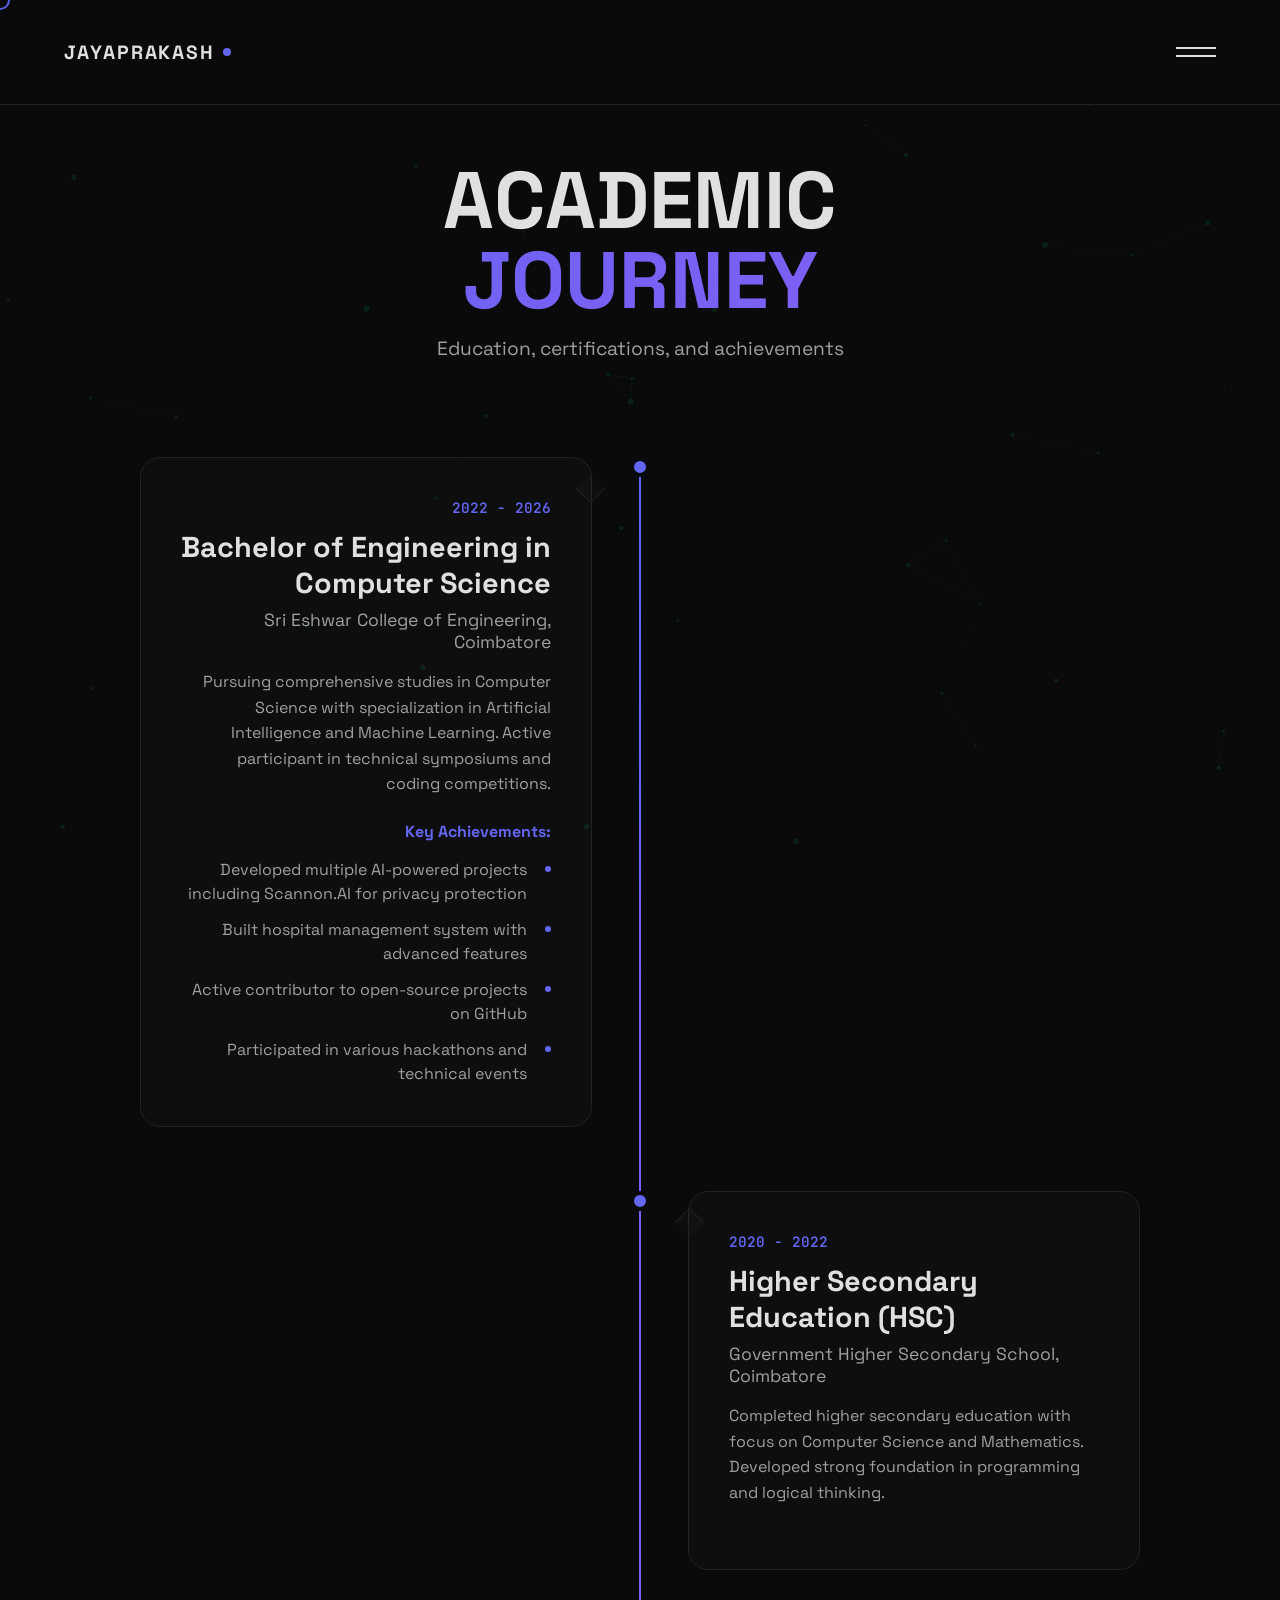
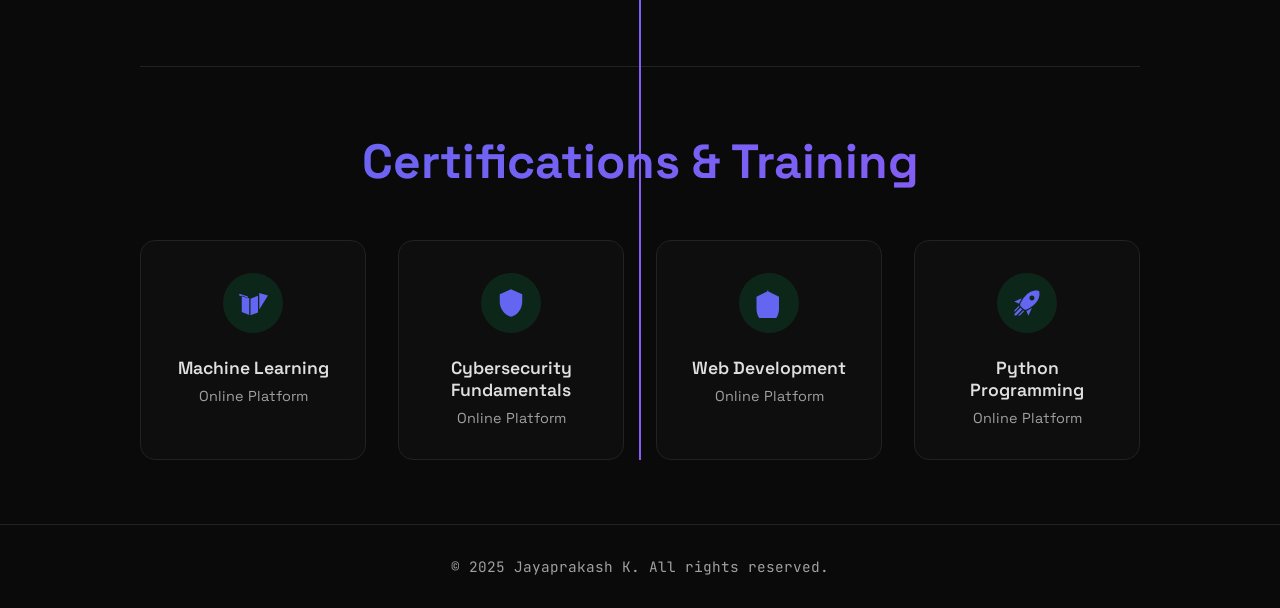
==== education.html @ 1460b800 "Second commit" ====
<!DOCTYPE html>
<html lang="en">
<head>
    <meta charset="UTF-8">
    <meta name="viewport" content="width=device-width, initial-scale=1.0">
    <title>Education - Jayaprakash K</title>
    <link rel="stylesheet" href="main.css">
    <link rel="preconnect" href="https://fonts.googleapis.com">
    <link rel="preconnect" href="https://fonts.gstatic.com" crossorigin>
    <link href="https://fonts.googleapis.com/css2?family=Space+Grotesk:wght@300;400;500;600;700&family=JetBrains+Mono:wght@400;600&display=swap" rel="stylesheet">
</head>
<body class="education-page">
    <!-- Liquid Cursor -->
    <div class="liquid-cursor"></div>
    <canvas id="cursor-trail"></canvas>
    
    <!-- Particle Field -->
    <canvas id="particle-field"></canvas>
    
    <!-- Page Loader -->
    <div class="page-loader">
        <div class="loader-content">
            <div class="loader-text">LOADING EDUCATION</div>
            <div class="loader-bar"></div>
        </div>
    </div>
    
    <!-- Navigation -->
    <nav class="main-nav">
        <div class="nav-brand">
            <a href="index.html"><span class="brand-text">JAYAPRAKASH</span></a>
            <div class="brand-dot"></div>
        </div>
        <div class="nav-menu-btn">
            <span></span>
            <span></span>
        </div>
    </nav>
    
    <!-- Full Screen Menu -->
    <div class="fullscreen-menu">
        <div class="menu-bg"></div>
        <div class="menu-content">
            <a href="index.html" class="menu-link" data-text="Home">
                <span class="link-number">01</span>
                <span class="link-text">Home</span>
            </a>
            <a href="projects.html" class="menu-link" data-text="Projects">
                <span class="link-number">02</span>
                <span class="link-text">Projects</span>
            </a>
            <a href="skills.html" class="menu-link" data-text="Skills">
                <span class="link-number">03</span>
                <span class="link-text">Skills</span>
            </a>
            <a href="education.html" class="menu-link active" data-text="Education">
                <span class="link-number">04</span>
                <span class="link-text">Education</span>
            </a>
        </div>
        <div class="menu-footer">
            <div class="menu-socials">
                <a href="https://github.com/Jayaprakash367" class="social-icon" rel="noopener" target="_blank">GH</a>
                <a href="#" class="social-icon">LI</a>
                <a href="#" class="social-icon">TW</a>
            </div>
        </div>
    </div>
    
    <!-- Education Section -->
    <section class="education-section">
        <div class="page-header">
            <h1 class="page-title">
                <span class="title-line">ACADEMIC</span>
                <span class="title-line">JOURNEY</span>
            </h1>
            <p class="page-subtitle">Education, certifications, and achievements</p>
        </div>
        
        <div class="timeline-container">
            <!-- Timeline Line -->
            <div class="timeline-line"></div>
            
            <!-- Education Item 1 -->
            <div class="timeline-item">
                <div class="timeline-marker"></div>
                <div class="timeline-content">
                    <div class="timeline-date">2022 - 2026</div>
                    <h2 class="timeline-title">Bachelor of Engineering in Computer Science</h2>
                    <div class="timeline-institution">Sri Eshwar College of Engineering, Coimbatore</div>
                    <p class="timeline-description">
                        Pursuing comprehensive studies in Computer Science with specialization in Artificial Intelligence and Machine Learning. Active participant in technical symposiums and coding competitions.
                    </p>
                    <div class="timeline-achievements">
                        <h4>Key Achievements:</h4>
                        <ul>
                            <li>Developed multiple AI-powered projects including Scannon.AI for privacy protection</li>
                            <li>Built hospital management system with advanced features</li>
                            <li>Active contributor to open-source projects on GitHub</li>
                            <li>Participated in various hackathons and technical events</li>
                        </ul>
                    </div>
                </div>
            </div>
            
            <!-- Education Item 2 -->
            <div class="timeline-item">
                <div class="timeline-marker"></div>
                <div class="timeline-content">
                    <div class="timeline-date">2020 - 2022</div>
                    <h2 class="timeline-title">Higher Secondary Education (HSC)</h2>
                    <div class="timeline-institution">Government Higher Secondary School, Coimbatore</div>
                    <p class="timeline-description">
                        Completed higher secondary education with focus on Computer Science and Mathematics. Developed strong foundation in programming and logical thinking.
                    </p>
                </div>
            </div>
            
            <!-- Certifications Section -->
            <div class="certifications-section">
                <h2 class="section-heading">Certifications & Training</h2>
                <div class="certifications-grid">
                    <div class="cert-card">
                        <div class="cert-icon">
                            <svg viewBox="0 0 24 24"><path d="M9 21.5l-6-2.25V6l6 2.25V21.5M10 8.5l6-2.25V19.5l-6 2.25V8.5m7-4.5v13.25L24 6L17 4M1 6l7 2.25V6.75L1 4.5V6z"/></svg>
                        </div>
                        <h3 class="cert-title">Machine Learning</h3>
                        <p class="cert-provider">Online Platform</p>
                    </div>
                    
                    <div class="cert-card">
                        <div class="cert-icon">
                            <svg viewBox="0 0 24 24"><path d="M12 1L3 5v6c0 5.55 3.84 10.74 9 12 5.16-1.26 9-6.45 9-12V5l-9-4z"/></svg>
                        </div>
                        <h3 class="cert-title">Cybersecurity Fundamentals</h3>
                        <p class="cert-provider">Online Platform</p>
                    </div>
                    
                    <div class="cert-card">
                        <div class="cert-icon">
                            <svg viewBox="0 0 24 24"><path d="M12 2L2 7v10c0 5.55 3.84 10.74 9 12 5.16-1.26 9-6.45 9-12V7l-10-5z"/></svg>
                        </div>
                        <h3 class="cert-title">Web Development</h3>
                        <p class="cert-provider">Online Platform</p>
                    </div>
                    
                    <div class="cert-card">
                        <div class="cert-icon">
                            <svg viewBox="0 0 24 24"><path d="M13.13 22.19L11.5 18.36C13.07 17.78 14.54 17 15.9 16.09L13.13 22.19M5.64 12.5L1.81 10.87L7.91 8.1C7 9.46 6.22 10.93 5.64 12.5M21.61 2.39C21.61 2.39 16.66 .269 11 5.93C8.81 8.12 7.5 10.53 6.65 12.64C6.37 13.39 6.56 14.21 7.11 14.77L9.24 16.89C9.79 17.45 10.61 17.63 11.36 17.35C13.5 16.53 15.88 15.19 18.07 13C23.73 7.34 21.61 2.39 21.61 2.39M14.54 9.46C13.76 8.68 13.76 7.41 14.54 6.63S16.59 5.85 17.37 6.63C18.14 7.41 18.15 8.68 17.37 9.46C16.59 10.24 15.32 10.24 14.54 9.46M8.88 16.53L7.47 15.12L8.88 16.53M6.24 22L9.88 18.36C9.54 18.27 9.21 18.12 8.91 17.91L4.83 22H6.24M2 22H3.41L8.18 17.24L6.76 15.83L2 20.59V22M2 19.17L6.09 15.09C5.88 14.79 5.73 14.47 5.64 14.12L2 17.76V19.17Z"/></svg>
                        </div>
                        <h3 class="cert-title">Python Programming</h3>
                        <p class="cert-provider">Online Platform</p>
                    </div>
                </div>
            </div>
        </div>
    </section>
    
    <!-- Footer -->
    <footer class="main-footer">
        <p>&copy; 2025 Jayaprakash K. All rights reserved.</p>
    </footer>
    
    <script src="main.js"></script>
</body>
</html>
---- main.css ----
/* ========================================
   CUSTOM PROPERTIES & VARIABLES
   ======================================== */
:root {
    /* Colors */
    --color-bg: #0a0a0a;
    --color-bg-secondary: #111111;
    --color-text: #e0e0e0;
    --color-text-secondary: #a0a0a0;
    --color-accent: #6366f1;
    --color-accent-dim: #4f46e5;
    --color-border: #222222;
    --color-border-light: #333333;
    
    /* Gradients */
    --gradient-primary: linear-gradient(135deg, #6366f1 0%, #8b5cf6 100%);
    --gradient-glass: linear-gradient(135deg, rgba(255,255,255,0.1) 0%, rgba(255,255,255,0.05) 100%);
    
    /* Spacing */
    --spacing-xs: 0.5rem;
    --spacing-sm: 1rem;
    --spacing-md: 2rem;
    --spacing-lg: 4rem;
    --spacing-xl: 6rem;
    
    /* Typography */
    --font-primary: 'Space Grotesk', sans-serif;
    --font-mono: 'JetBrains Mono', monospace;
    
    /* Effects */
    --blur-sm: 10px;
    --blur-md: 20px;
    --blur-lg: 40px;
    
    /* Transitions */
    --transition-fast: 0.2s cubic-bezier(0.4, 0, 0.2, 1);
    --transition-normal: 0.4s cubic-bezier(0.4, 0, 0.2, 1);
    --transition-slow: 0.6s cubic-bezier(0.4, 0, 0.2, 1);
}

/* ========================================
   RESET & BASE STYLES
   ======================================== */
* {
    margin: 0;
    padding: 0;
    box-sizing: border-box;
}

html {
    scroll-behavior: smooth;
}

body {
    font-family: var(--font-primary);
    background: var(--color-bg);
    color: var(--color-text);
    overflow-x: hidden;
    min-height: 100vh;
    position: relative;
}

a {
    text-decoration: none;
    color: inherit;
}

/* ========================================
   LIQUID CURSOR
   ======================================== */
.liquid-cursor {
    width: 20px;
    height: 20px;
    border: 2px solid var(--color-accent);
    border-radius: 50%;
    position: fixed;
    pointer-events: none;
    z-index: 10000;
    transition: all 0.15s cubic-bezier(0.25, 0.46, 0.45, 0.94);
    mix-blend-mode: difference;
    transform: translate(-50%, -50%);
}

.liquid-cursor.hover {
    width: 60px;
    height: 60px;
    background: rgba(0, 255, 136, 0.1);
    border-color: var(--color-accent);
}

.liquid-cursor.click {
    width: 10px;
    height: 10px;
}

/* Cursor Trail Canvas */
#cursor-trail {
    position: fixed;
    top: 0;
    left: 0;
    width: 100%;
    height: 100%;
    pointer-events: none;
    z-index: 9999;
}

/* ========================================
   PARTICLE FIELD
   ======================================== */
#particle-field {
    position: fixed;
    top: 0;
    left: 0;
    width: 100%;
    height: 100%;
    pointer-events: none;
    z-index: 1;
    opacity: 0.3;
}

/* ========================================
   PAGE LOADER
   ======================================== */
.page-loader {
    position: fixed;
    top: 0;
    left: 0;
    width: 100%;
    height: 100%;
    background: var(--color-bg);
    display: flex;
    align-items: center;
    justify-content: center;
    z-index: 10001;
    transition: opacity 0.5s ease, visibility 0.5s ease;
}

.page-loader.hidden {
    opacity: 0;
    visibility: hidden;
}

.loader-content {
    text-align: center;
}

.loader-text {
    font-family: var(--font-mono);
    font-size: 1.2rem;
    letter-spacing: 0.3em;
    margin-bottom: 2rem;
    color: var(--color-accent);
    animation: pulse 2s ease-in-out infinite;
}

.loader-bar {
    width: 300px;
    height: 2px;
    background: var(--color-border);
    position: relative;
    overflow: hidden;
}

.loader-bar::after {
    content: '';
    position: absolute;
    top: 0;
    left: 0;
    width: 100%;
    height: 100%;
    background: var(--gradient-primary);
    animation: loading 2s ease-in-out infinite;
}

@keyframes loading {
    0% {
        transform: translateX(-100%);
    }
    50% {
        transform: translateX(0);
    }
    100% {
        transform: translateX(100%);
    }
}

@keyframes pulse {
    0%, 100% {
        opacity: 1;
    }
    50% {
        opacity: 0.5;
    }
}

/* ========================================
   NAVIGATION
   ======================================== */
.main-nav {
    position: fixed;
    top: 0;
    left: 0;
    width: 100%;
    padding: 2rem 4rem;
    display: flex;
    justify-content: space-between;
    align-items: center;
    z-index: 1000;
    background: rgba(10, 10, 10, 0.8);
    -webkit-backdrop-filter: blur(var(--blur-sm));
    backdrop-filter: blur(var(--blur-sm));
    border-bottom: 1px solid var(--color-border);
}

.nav-brand {
    display: flex;
    align-items: center;
    gap: 0.5rem;
    position: relative;
}

.brand-text {
    font-weight: 700;
    font-size: 1.2rem;
    letter-spacing: 0.1em;
    transition: var(--transition-fast);
}

.nav-brand:hover .brand-text {
    color: var(--color-accent);
}

.brand-dot {
    width: 8px;
    height: 8px;
    border-radius: 50%;
    background: var(--color-accent);
    animation: blink 2s ease-in-out infinite;
}

@keyframes blink {
    0%, 50%, 100% {
        opacity: 1;
    }
    25%, 75% {
        opacity: 0.3;
    }
}

.nav-menu-btn {
    width: 40px;
    height: 40px;
    display: flex;
    flex-direction: column;
    justify-content: center;
    gap: 6px;
    cursor: pointer;
    position: relative;
    z-index: 1001;
}

.nav-menu-btn span {
    width: 100%;
    height: 2px;
    background: var(--color-text);
    transition: var(--transition-normal);
    transform-origin: center;
}

.nav-menu-btn:hover span {
    background: var(--color-accent);
}

.nav-menu-btn.active span:first-child {
    transform: rotate(45deg) translateY(8px);
}

.nav-menu-btn.active span:last-child {
    transform: rotate(-45deg) translateY(-8px);
}

/* ========================================
   FULLSCREEN MENU
   ======================================== */
.fullscreen-menu {
    position: fixed;
    top: 0;
    left: 0;
    width: 100%;
    height: 100%;
    z-index: 999;
    pointer-events: none;
}

.menu-bg {
    position: absolute;
    top: 0;
    left: 0;
    width: 100%;
    height: 100%;
    background: var(--color-bg-secondary);
    transform: scaleY(0);
    transform-origin: top;
    transition: transform 0.6s cubic-bezier(0.77, 0, 0.175, 1);
}

.fullscreen-menu.active {
    pointer-events: all;
}

.fullscreen-menu.active .menu-bg {
    transform: scaleY(1);
}

.menu-content {
    position: absolute;
    top: 50%;
    left: 50%;
    transform: translate(-50%, -50%);
    display: flex;
    flex-direction: column;
    gap: 2.5rem;
    opacity: 0;
    transition: opacity 0.4s ease 0.3s;
    width: 90%;
    max-width: 800px;
}

.fullscreen-menu.active .menu-content {
    opacity: 1;
}

.menu-link {
    display: flex;
    align-items: center;
    gap: 2rem;
    font-size: 3.5rem;
    font-weight: 700;
    letter-spacing: -0.02em;
    position: relative;
    transition: var(--transition-normal);
    white-space: nowrap;
}

.link-number {
    font-family: var(--font-mono);
    font-size: 1.5rem;
    color: var(--color-text-secondary);
    flex-shrink: 0;
}

.link-text {
    position: relative;
    transition: var(--transition-normal);
}

.menu-link:hover .link-text,
.menu-link.active .link-text {
    color: var(--color-accent);
    transform: translateX(10px);
}

.menu-footer {
    position: absolute;
    bottom: 4rem;
    left: 50%;
    transform: translateX(-50%);
    opacity: 0;
    transition: opacity 0.4s ease 0.4s;
}

.fullscreen-menu.active .menu-footer {
    opacity: 1;
}

.menu-socials {
    display: flex;
    gap: 2rem;
}

.social-icon {
    width: 50px;
    height: 50px;
    display: flex;
    align-items: center;
    justify-content: center;
    border: 1px solid var(--color-border);
    border-radius: 50%;
    font-family: var(--font-mono);
    font-size: 0.8rem;
    transition: var(--transition-normal);
    position: relative;
    overflow: hidden;
}

.social-icon::before {
    content: '';
    position: absolute;
    top: 50%;
    left: 50%;
    width: 0;
    height: 0;
    border-radius: 50%;
    background: var(--color-accent);
    transform: translate(-50%, -50%);
    transition: var(--transition-normal);
    z-index: -1;
}

.social-icon:hover {
    border-color: var(--color-accent);
    color: var(--color-bg);
}

.social-icon:hover::before {
    width: 100%;
    height: 100%;
}

/* ========================================
   FLOATING GEOMETRIC SHAPES
   ======================================== */
.floating-shapes {
    position: absolute;
    width: 100%;
    height: 100%;
    overflow: hidden;
    pointer-events: none;
    z-index: 2;
}

.shape {
    position: absolute;
    opacity: 0.05;
    animation: float 20s ease-in-out infinite;
}

.float-1 {
    top: 15%;
    left: 10%;
    animation-delay: 0s;
}

.float-2 {
    top: 60%;
    right: 15%;
    animation-delay: -7s;
}

.float-3 {
    bottom: 20%;
    left: 20%;
    animation-delay: -14s;
}

@keyframes float {
    0%, 100% {
        transform: translateY(0) rotate(0deg);
    }
    25% {
        transform: translateY(-30px) rotate(90deg);
    }
    50% {
        transform: translateY(-60px) rotate(180deg);
    }
    75% {
        transform: translateY(-30px) rotate(270deg);
    }
}

/* ========================================
   HOME PAGE - PROFILE SECTION
   ======================================== */
.profile-section {
    min-height: 100vh;
    padding: 120px 0 80px;
    display: flex;
    align-items: center;
    justify-content: center;
    position: relative;
    z-index: 10;
    overflow: visible;
    background: linear-gradient(45deg, 
        rgba(99, 102, 241, 0.05) 0%,
        rgba(139, 92, 246, 0.03) 25%,
        rgba(59, 130, 246, 0.05) 50%,
        rgba(139, 92, 246, 0.03) 75%,
        rgba(99, 102, 241, 0.05) 100%);
    background-size: 400% 400%;
    animation: gradientFlow 15s ease infinite;
}

@keyframes gradientFlow {
    0% {
        background-position: 0% 50%;
    }
    50% {
        background-position: 100% 50%;
    }
    100% {
        background-position: 0% 50%;
    }
}

/* Animated background elements */
.profile-section::before {
    content: '';
    position: absolute;
    top: -50%;
    left: -50%;
    width: 200%;
    height: 200%;
    background: radial-gradient(circle at 30% 50%, rgba(99, 102, 241, 0.15) 0%, transparent 50%),
                radial-gradient(circle at 70% 50%, rgba(139, 92, 246, 0.15) 0%, transparent 50%);
    animation: orbitBackground 20s linear infinite;
    pointer-events: none;
}

@keyframes orbitBackground {
    0% {
        transform: rotate(0deg);
    }
    100% {
        transform: rotate(360deg);
    }
}

.profile-section::after {
    content: '';
    position: absolute;
    top: 0;
    left: 0;
    width: 100%;
    height: 100%;
    background: radial-gradient(ellipse at 20% 50%, rgba(59, 130, 246, 0.1) 0%, transparent 40%),
                radial-gradient(ellipse at 80% 50%, rgba(139, 92, 246, 0.1) 0%, transparent 40%);
    animation: waveFlow 8s ease-in-out infinite;
    pointer-events: none;
}

@keyframes waveFlow {
    0%, 100% {
        transform: scale(1) translateY(0);
    }
    50% {
        transform: scale(1.05) translateY(-20px);
    }
}

.profile-container {
    max-width: 1400px;
    width: 100%;
    display: grid;
    grid-template-columns: 1fr 1fr;
    gap: 5rem;
    align-items: center;
    padding: 0 4rem;
    position: relative;
    z-index: 1;
}

.profile-card {
    background: linear-gradient(145deg, rgba(255, 255, 255, 0.02) 0%, rgba(255, 255, 255, 0.01) 100%);
    border: 2px solid var(--color-border);
    border-radius: 30px;
    padding: 4rem 3rem 3rem;
    position: relative;
    overflow: visible;
    transition: all 0.4s cubic-bezier(0.34, 1.56, 0.64, 1);
    transform-style: preserve-3d;
    animation: slideInCards 0.8s ease-out;
}

@keyframes slideInCards {
    from {
        opacity: 0;
        transform: translateY(30px) scale(0.95);
    }
    to {
        opacity: 1;
        transform: translateY(0) scale(1);
    }
}

/* Gradient border effect */
.profile-card::before {
    content: '';
    position: absolute;
    inset: 0;
    border-radius: 30px;
    padding: 2px;
    background: linear-gradient(135deg, rgba(99, 102, 241, 0.4) 0%, rgba(139, 92, 246, 0.2) 100%);
    -webkit-mask: linear-gradient(#fff 0 0) content-box, linear-gradient(#fff 0 0);
    -webkit-mask-composite: xor;
    mask: linear-gradient(#fff 0 0) content-box, linear-gradient(#fff 0 0);
    mask-composite: exclude;
    opacity: 0;
    transition: opacity 0.4s ease;
    pointer-events: none;
}

.profile-card:hover::before {
    opacity: 1;
    animation: shimmering 2s ease-in-out infinite;
}

@keyframes shimmering {
    0%, 100% {
        filter: brightness(1) hue-rotate(0deg);
    }
    50% {
        filter: brightness(1.2) hue-rotate(20deg);
    }
}

.profile-card:hover {
    transform: translateY(-12px) scale(1.02) perspective(1000px) rotateX(5deg);
    border-color: rgba(99, 102, 241, 0.5);
    box-shadow: 
        0 20px 60px rgba(99, 102, 241, 0.2),
        0 0 40px rgba(139, 92, 246, 0.15),
        inset 0 0 30px rgba(99, 102, 241, 0.1);
}

/* Glowing border effect */
.profile-card::before {
    content: '';
    position: absolute;
    inset: -2px;
    border-radius: 30px;
    padding: 2px;
    background: linear-gradient(135deg, var(--color-accent), transparent, var(--color-accent));
    -webkit-mask: linear-gradient(#fff 0 0) content-box, linear-gradient(#fff 0 0);
    -webkit-mask-composite: xor;
    mask: linear-gradient(#fff 0 0) content-box, linear-gradient(#fff 0 0);
    mask-composite: exclude;
    opacity: 0;
    transition: opacity 0.5s ease;
    animation: rotateBorder 3s linear infinite;
}

@keyframes rotateBorder {
    0% {
        filter: hue-rotate(0deg);
    }
    100% {
        filter: hue-rotate(360deg);
    }
}

.profile-card:hover::before {
    opacity: 1;
}

/* Floating shadow effect */
.profile-card::after {
    content: '';
    position: absolute;
    bottom: -40px;
    left: 50%;
    transform: translateX(-50%);
    width: 80%;
    height: 40px;
    background: radial-gradient(ellipse, rgba(0, 255, 136, 0.3) 0%, transparent 70%);
    filter: blur(20px);
    opacity: 0;
    transition: all 0.5s ease;
}

.profile-card:hover::after {
    opacity: 1;
    bottom: -50px;
}

.profile-card:hover {
    transform: translateY(-15px);
    border-color: rgba(0, 255, 136, 0.3);
    box-shadow: 
        0 30px 80px rgba(0, 255, 136, 0.15),
        0 0 60px rgba(0, 255, 136, 0.1),
        inset 0 0 40px rgba(0, 255, 136, 0.05);
}

.profile-image-wrapper {
    position: relative;
    width: 280px;
    height: 280px;
    margin: 0 auto 3rem;
    animation: float 6s ease-in-out infinite;
}

@keyframes float {
    0%, 100% {
        transform: translateY(0px);
    }
    50% {
        transform: translateY(-20px);
    }
}

/* Glowing rings around image */
.profile-image-wrapper::before,
.profile-image-wrapper::after {
    content: '';
    position: absolute;
    top: 50%;
    left: 50%;
    transform: translate(-50%, -50%);
    border-radius: 50%;
    pointer-events: none;
}

.profile-image-wrapper::before {
    width: 100%;
    height: 100%;
    border: 2px solid var(--color-accent);
    animation: pulse-ring 2s cubic-bezier(0.4, 0, 0.6, 1) infinite;
}

.profile-image-wrapper::after {
    width: 110%;
    height: 110%;
    border: 1px solid var(--color-accent);
    animation: pulse-ring 2s cubic-bezier(0.4, 0, 0.6, 1) infinite;
    animation-delay: 0.5s;
}

@keyframes pulse-ring {
    0% {
        opacity: 1;
        transform: translate(-50%, -50%) scale(0.95);
    }
    50% {
        opacity: 0.5;
    }
    100% {
        opacity: 0;
        transform: translate(-50%, -50%) scale(1.2);
    }
}

.image-frame {
    width: 100%;
    height: 100%;
    border: 3px solid var(--color-border);
    border-radius: 50%;
    position: relative;
    overflow: hidden;
    transition: all 0.5s cubic-bezier(0.4, 0, 0.2, 1);
    box-shadow: 
        0 10px 40px rgba(0, 0, 0, 0.5),
        0 0 0 8px rgba(0, 255, 136, 0.1);
}

.profile-card:hover .image-frame {
    border-color: var(--color-accent);
    transform: scale(1.05) rotate(5deg);
    box-shadow: 
        0 20px 60px rgba(0, 255, 136, 0.3),
        0 0 0 8px rgba(0, 255, 136, 0.2),
        0 0 80px rgba(0, 255, 136, 0.2);
}

.image-frame img {
    width: 100%;
    height: 100%;
    object-fit: cover;
    transition: transform 0.5s ease;
    filter: grayscale(20%);
}

.profile-card:hover .image-frame img {
    transform: scale(1.1);
    filter: grayscale(0%);
}

/* Animated corner accents */
.frame-corner {
    position: absolute;
    width: 30px;
    height: 30px;
    border: 3px solid var(--color-accent);
    opacity: 0.7;
    transition: all 0.4s ease;
}

.frame-corner:nth-child(1) {
    top: -10px;
    left: -10px;
    border-right: none;
    border-bottom: none;
    animation: cornerPulse1 2s ease-in-out infinite;
}

.frame-corner:nth-child(2) {
    top: -10px;
    right: -10px;
    border-left: none;
    border-bottom: none;
    animation: cornerPulse2 2s ease-in-out infinite;
}

.frame-corner:nth-child(3) {
    bottom: -10px;
    left: -10px;
    border-right: none;
    border-top: none;
    animation: cornerPulse3 2s ease-in-out infinite;
}

.frame-corner:nth-child(4) {
    bottom: -10px;
    right: -10px;
    border-left: none;
    border-top: none;
    animation: cornerPulse4 2s ease-in-out infinite;
}

@keyframes cornerPulse1 {
    0%, 100% { transform: translate(0, 0); opacity: 0.7; }
    50% { transform: translate(-5px, -5px); opacity: 1; }
}

@keyframes cornerPulse2 {
    0%, 100% { transform: translate(0, 0); opacity: 0.7; }
    50% { transform: translate(5px, -5px); opacity: 1; }
}

@keyframes cornerPulse3 {
    0%, 100% { transform: translate(0, 0); opacity: 0.7; }
    50% { transform: translate(-5px, 5px); opacity: 1; }
}

@keyframes cornerPulse4 {
    0%, 100% { transform: translate(0, 0); opacity: 0.7; }
    50% { transform: translate(5px, 5px); opacity: 1; }
}

.profile-card:hover .frame-corner {
    opacity: 1;
    width: 40px;
    height: 40px;
    border-width: 4px;
}

.profile-name {
    font-size: 3rem;
    font-weight: 700;
    text-align: center;
    margin-bottom: 1rem;
    background: linear-gradient(135deg, #00ff88 0%, #00ffff 50%, #00ff88 100%);
    background-size: 200% auto;
    -webkit-background-clip: text;
    -webkit-text-fill-color: transparent;
    background-clip: text;
    animation: textShine 3s linear infinite;
    text-shadow: 0 0 30px rgba(0, 255, 136, 0.3);
    letter-spacing: 2px;
}

@keyframes textShine {
    0% {
        background-position: 0% center;
    }
    100% {
        background-position: 200% center;
    }
}

.profile-role {
    font-family: var(--font-mono);
    font-size: 1.3rem;
    text-align: center;
    color: var(--color-text-secondary);
    margin-bottom: 2rem;
    min-height: 1.5em;
    position: relative;
    text-shadow: 0 0 20px rgba(0, 255, 136, 0.2);
}

.typing-cursor {
    display: inline-block;
    width: 3px;
    height: 1em;
    background: var(--color-accent);
    margin-left: 4px;
    animation: blink-cursor 1s step-end infinite;
    box-shadow: 0 0 10px var(--color-accent);
}

@keyframes blink-cursor {
    0%, 50% {
        opacity: 1;
    }
    51%, 100% {
        opacity: 0;
    }
}

.status-indicator {
    display: flex;
    align-items: center;
    justify-content: center;
    gap: 0.5rem;
    font-family: var(--font-mono);
    font-size: 0.9rem;
    color: var(--color-accent);
}

.status-dot {
    width: 8px;
    height: 8px;
    border-radius: 50%;
    background: var(--color-accent);
    animation: blink 2s ease-in-out infinite;
}

/* ========================================
   AREAS OF INTEREST
   ======================================== */
.interests-content h2 {
    font-size: 3rem;
    font-weight: 700;
    margin-bottom: 1rem;
    line-height: 1.2;
}

.interests-content p {
    font-size: 1.1rem;
    color: var(--color-text-secondary);
    margin-bottom: 3rem;
    line-height: 1.6;
}

.interests-grid {
    display: grid;
    grid-template-columns: repeat(2, 1fr);
    gap: 1.5rem;
}

.interest-card {
    background: rgba(255, 255, 255, 0.02);
    border: 1px solid var(--color-border);
    border-radius: 15px;
    padding: 2rem;
    transition: var(--transition-normal);
    cursor: pointer;
    position: relative;
    overflow: hidden;
}

.interest-card::before {
    content: '';
    position: absolute;
    top: 0;
    left: -100%;
    width: 100%;
    height: 100%;
    background: linear-gradient(90deg, transparent, rgba(0, 255, 136, 0.1), transparent);
    transition: left 0.6s ease;
}

.interest-card:hover::before {
    left: 100%;
}

.interest-card:hover {
    border-color: var(--color-accent);
    transform: translateY(-5px);
    box-shadow: 0 15px 40px rgba(0, 255, 136, 0.1);
}

.interest-icon {
    width: 50px;
    height: 50px;
    margin-bottom: 1rem;
    display: flex;
    align-items: center;
    justify-content: center;
    background: rgba(0, 255, 136, 0.1);
    border-radius: 10px;
    transition: var(--transition-normal);
}

.interest-card:hover .interest-icon {
    background: rgba(0, 255, 136, 0.2);
    transform: scale(1.1) rotate(5deg);
}

.interest-icon svg {
    width: 24px;
    height: 24px;
    fill: var(--color-accent);
}

.interest-card h3 {
    font-size: 1.3rem;
    font-weight: 600;
    margin-bottom: 0.5rem;
    transition: var(--transition-fast);
}

.interest-card:hover h3 {
    color: var(--color-accent);
}

.interest-card p {
    font-size: 0.95rem;
    color: var(--color-text-secondary);
    line-height: 1.5;
}

/* ========================================
   QUICK LINKS (MAGNETIC BUTTONS)
   ======================================== */
.quick-links {
    padding: 4rem;
    display: flex;
    justify-content: center;
    gap: 3rem;
    position: relative;
    z-index: 10;
}

.magnetic-btn {
    padding: 2rem 4rem;
    font-size: 1.2rem;
    font-weight: 600;
    letter-spacing: 0.05em;
    background: rgba(255, 255, 255, 0.02);
    border: 2px solid var(--color-border);
    border-radius: 50px;
    color: var(--color-text);
    cursor: pointer;
    transition: var(--transition-normal);
    position: relative;
    overflow: hidden;
    transform-style: preserve-3d;
}

.magnetic-btn::before {
    content: '';
    position: absolute;
    top: 50%;
    left: 50%;
    width: 0;
    height: 0;
    border-radius: 50px;
    background: var(--gradient-primary);
    transform: translate(-50%, -50%);
    transition: var(--transition-normal);
    z-index: -1;
}

.magnetic-btn:hover {
    border-color: var(--color-accent);
    color: var(--color-bg);
    box-shadow: 0 10px 40px rgba(0, 255, 136, 0.3);
}

.magnetic-btn:hover::before {
    width: 120%;
    height: 400%;
}

/* ========================================
   CONTACT SECTION
   ======================================== */
.contact-section {
    padding: 6rem 4rem;
    display: flex;
    justify-content: center;
    position: relative;
    z-index: 10;
}

.contact-container {
    max-width: 1200px;
    width: 100%;
    background: rgba(255, 255, 255, 0.02);
    border: 1px solid var(--color-border);
    border-radius: 20px;
    padding: 4rem;
    -webkit-backdrop-filter: blur(var(--blur-sm));
    backdrop-filter: blur(var(--blur-sm));
}

.contact-header {
    text-align: center;
    margin-bottom: 4rem;
}

.section-heading {
    display: flex;
    align-items: center;
    justify-content: center;
    gap: 1.5rem;
    margin-bottom: 1rem;
}

.heading-number {
    font-family: var(--font-mono);
    font-size: 1.8rem;
    color: var(--color-accent);
    font-weight: 700;
}

.heading-text {
    font-size: 3.5rem;
    font-weight: 700;
    letter-spacing: 0.05em;
    background: var(--gradient-primary);
    -webkit-background-clip: text;
    -webkit-text-fill-color: transparent;
    background-clip: text;
}

.section-description {
    font-size: 1.2rem;
    color: var(--color-text-secondary);
    margin: 0;
}

.contact-content {
    display: grid;
    grid-template-columns: 1.2fr 1fr;
    gap: 4rem;
    align-items: start;
}

/* Contact Form */
.contact-form-wrapper {
    background: rgba(255, 255, 255, 0.02);
    border: 1px solid var(--color-border);
    border-radius: 20px;
    padding: 3rem;
}

.contact-form {
    display: flex;
    flex-direction: column;
    gap: 2rem;
}

.form-group {
    display: flex;
    flex-direction: column;
    gap: 0.75rem;
}

.form-group label {
    font-size: 0.9rem;
    font-weight: 600;
    color: var(--color-text);
    text-transform: uppercase;
    letter-spacing: 0.1em;
}

.form-group input,
.form-group textarea {
    width: 100%;
    padding: 1rem 1.5rem;
    background: rgba(255, 255, 255, 0.03);
    border: 1px solid var(--color-border);
    border-radius: 10px;
    color: var(--color-text);
    font-family: var(--font-primary);
    font-size: 1rem;
    transition: var(--transition-normal);
}

.form-group input:focus,
.form-group textarea:focus {
    outline: none;
    border-color: var(--color-accent);
    background: rgba(255, 255, 255, 0.05);
    box-shadow: 0 0 0 3px rgba(0, 255, 136, 0.1);
}

.form-group textarea {
    resize: vertical;
    min-height: 120px;
}

.submit-btn {
    padding: 1.25rem 2.5rem;
    background: transparent;
    border: 2px solid var(--color-border);
    border-radius: 50px;
    color: var(--color-text);
    font-family: var(--font-primary);
    font-size: 1.1rem;
    font-weight: 600;
    letter-spacing: 0.05em;
    cursor: pointer;
    transition: var(--transition-normal);
    position: relative;
    overflow: hidden;
    display: flex;
    align-items: center;
    justify-content: center;
    gap: 1rem;
    align-self: flex-start;
}

.submit-btn::before {
    content: '';
    position: absolute;
    top: 50%;
    left: 50%;
    width: 0;
    height: 0;
    background: var(--gradient-primary);
    transform: translate(-50%, -50%);
    transition: var(--transition-normal);
    z-index: -1;
    border-radius: 50px;
}

.submit-btn:hover {
    border-color: var(--color-accent);
    color: var(--color-bg);
    box-shadow: 0 10px 40px rgba(0, 255, 136, 0.3);
}

.submit-btn:hover::before {
    width: 120%;
    height: 400%;
}

.submit-btn .btn-icon {
    display: flex;
    align-items: center;
    transition: var(--transition-normal);
}

.submit-btn:hover .btn-icon {
    transform: translateX(5px);
}

.submit-btn .btn-icon svg {
    width: 20px;
    height: 20px;
    fill: currentColor;
}

/* Contact Info Wrapper */
.contact-info-wrapper {
    display: flex;
    flex-direction: column;
    gap: 2rem;
}

.info-heading {
    font-size: 1.5rem;
    font-weight: 700;
    margin-bottom: 1rem;
    color: var(--color-accent);
}

.contact-item {
    display: flex;
    align-items: flex-start;
    gap: 1.5rem;
    padding: 1.5rem;
    background: rgba(255, 255, 255, 0.02);
    border: 1px solid var(--color-border);
    border-radius: 15px;
    transition: var(--transition-normal);
}

.contact-item:hover {
    border-color: var(--color-accent);
    transform: translateY(-5px);
    box-shadow: 0 15px 40px rgba(0, 255, 136, 0.15);
}

.contact-icon {
    width: 50px;
    height: 50px;
    display: flex;
    align-items: center;
    justify-content: center;
    background: rgba(0, 255, 136, 0.1);
    border-radius: 12px;
    flex-shrink: 0;
    transition: var(--transition-normal);
}

.contact-item:hover .contact-icon {
    background: rgba(0, 255, 136, 0.2);
    transform: scale(1.1) rotate(5deg);
}

.contact-icon svg {
    width: 24px;
    height: 24px;
    fill: var(--color-accent);
}

.contact-details {
    flex: 1;
}

.contact-details h3 {
    font-size: 0.85rem;
    font-weight: 600;
    text-transform: uppercase;
    letter-spacing: 0.1em;
    margin-bottom: 0.5rem;
    color: var(--color-text-secondary);
}

.contact-details p {
    font-size: 1.05rem;
    font-family: var(--font-mono);
    color: var(--color-text);
    margin: 0;
    line-height: 1.6;
}

.social-links {
    display: flex;
    justify-content: flex-start;
    gap: 1.5rem;
    margin-top: 2rem;
    padding-top: 2rem;
    border-top: 1px solid var(--color-border);
}

.social-link {
    width: 60px;
    height: 60px;
    display: flex;
    align-items: center;
    justify-content: center;
    border: 2px solid var(--color-border);
    border-radius: 50%;
    transition: var(--transition-normal);
    position: relative;
    overflow: hidden;
}

.social-link::before {
    content: '';
    position: absolute;
    top: 50%;
    left: 50%;
    width: 0;
    height: 0;
    border-radius: 50%;
    background: var(--color-accent);
    transform: translate(-50%, -50%);
    transition: var(--transition-normal);
    z-index: -1;
}

.social-link:hover {
    border-color: var(--color-accent);
    transform: translateY(-8px) scale(1.1);
    box-shadow: 0 10px 30px rgba(0, 255, 136, 0.3);
}

.social-link:hover::before {
    width: 100%;
    height: 100%;
}

.social-link svg {
    width: 24px;
    height: 24px;
    fill: var(--color-text);
    transition: var(--transition-normal);
    position: relative;
    z-index: 1;
}

.social-link:hover svg {
    fill: var(--color-bg);
    transform: scale(1.1);
}

/* ========================================
   PROJECTS PAGE
   ======================================== */
.projects-section {
    min-height: 100vh;
    padding: 10rem 4rem 4rem;
    position: relative;
    z-index: 10;
}

.page-header {
    text-align: center;
    margin-bottom: 6rem;
}

.page-title {
    font-size: 5rem;
    font-weight: 700;
    line-height: 1;
    margin-bottom: 1rem;
}

.title-line {
    display: block;
    overflow: hidden;
}

.title-line:nth-child(2) {
    background: var(--gradient-primary);
    -webkit-background-clip: text;
    -webkit-text-fill-color: transparent;
    background-clip: text;
}

.page-subtitle {
    font-size: 1.2rem;
    color: var(--color-text-secondary);
}

.projects-container {
    max-width: 1400px;
    margin: 0 auto;
    display: flex;
    flex-direction: column;
    gap: 6rem;
}

.project-item {
    position: relative;
    transform-style: preserve-3d;
}

.project-number {
    position: absolute;
    top: -2rem;
    left: 0;
    font-size: 8rem;
    font-weight: 700;
    color: rgba(255, 255, 255, 0.02);
    font-family: var(--font-mono);
    z-index: -1;
}

.project-content {
    display: grid;
    grid-template-columns: 1fr 1fr;
    gap: 4rem;
    align-items: center;
    background: rgba(255, 255, 255, 0.02);
    border: 1px solid var(--color-border);
    border-radius: 20px;
    padding: 3rem;
    transition: var(--transition-slow);
    position: relative;
    overflow: hidden;
}

.project-content::before {
    content: '';
    position: absolute;
    top: -50%;
    right: -50%;
    width: 200%;
    height: 200%;
    background: radial-gradient(circle, rgba(0, 255, 136, 0.1) 0%, transparent 70%);
    opacity: 0;
    transition: var(--transition-slow);
    pointer-events: none;
}

.project-content:hover::before {
    opacity: 1;
}

.project-content:hover {
    border-color: var(--color-accent);
    box-shadow: 0 20px 60px rgba(0, 255, 136, 0.15);
    transform: translateY(-10px);
}

.project-item:nth-child(even) .project-content {
    grid-template-columns: 1fr 1fr;
}

.project-item:nth-child(even) .project-image-wrapper {
    order: 2;
}

.project-image-wrapper {
    position: relative;
    border-radius: 15px;
    overflow: hidden;
    aspect-ratio: 16/10;
}

.project-image-wrapper img {
    width: 100%;
    height: 100%;
    object-fit: cover;
    transition: var(--transition-slow);
}

.project-content:hover .project-image-wrapper img {
    transform: scale(1.1);
}

.project-overlay-gradient {
    position: absolute;
    bottom: 0;
    left: 0;
    width: 100%;
    height: 50%;
    background: linear-gradient(to top, rgba(10, 10, 10, 0.8), transparent);
}

.project-details h2 {
    font-size: 2.5rem;
    font-weight: 700;
    margin-bottom: 1rem;
    transition: var(--transition-normal);
}

.project-content:hover h2 {
    color: var(--color-accent);
}

.project-description {
    color: var(--color-text-secondary);
    line-height: 1.6;
    margin-bottom: 1.5rem;
}

.project-tags {
    display: flex;
    flex-wrap: wrap;
    gap: 0.75rem;
    margin-bottom: 2rem;
}

.tag {
    padding: 0.5rem 1rem;
    background: rgba(0, 255, 136, 0.1);
    border: 1px solid rgba(0, 255, 136, 0.2);
    border-radius: 20px;
    font-size: 0.85rem;
    font-family: var(--font-mono);
    color: var(--color-accent);
    transition: var(--transition-normal);
}

.tag:hover {
    background: rgba(0, 255, 136, 0.2);
    transform: translateY(-2px);
}

.project-links {
    display: flex;
    gap: 1rem;
}

.project-link {
    display: flex;
    align-items: center;
    gap: 0.5rem;
    padding: 0.75rem 1.5rem;
    background: transparent;
    border: 1px solid var(--color-border);
    border-radius: 25px;
    font-size: 0.9rem;
    font-weight: 600;
    transition: var(--transition-normal);
    position: relative;
    overflow: hidden;
}

.project-link::before {
    content: '';
    position: absolute;
    top: 50%;
    left: 50%;
    width: 0;
    height: 0;
    background: var(--color-accent);
    transform: translate(-50%, -50%);
    transition: var(--transition-normal);
    z-index: -1;
    border-radius: 25px;
}

.project-link:hover {
    border-color: var(--color-accent);
    color: var(--color-bg);
}

.project-link:hover::before {
    width: 120%;
    height: 200%;
}

.project-link svg {
    width: 16px;
    height: 16px;
    fill: currentColor;
}

/* ========================================
   SKILLS PAGE
   ======================================== */
.skills-section {
    min-height: 100vh;
    padding: 10rem 4rem 4rem;
    position: relative;
    z-index: 10;
}

.skills-container {
    max-width: 1400px;
    margin: 0 auto;
    display: flex;
    flex-direction: column;
    gap: 4rem;
}

.skill-category {
    background: rgba(255, 255, 255, 0.02);
    border: 1px solid var(--color-border);
    border-radius: 20px;
    padding: 3rem;
    transition: var(--transition-normal);
    position: relative;
    overflow: hidden;
}

.skill-category::before {
    content: '';
    position: absolute;
    top: 0;
    left: -100%;
    width: 100%;
    height: 100%;
    background: linear-gradient(90deg, transparent, rgba(0, 255, 136, 0.05), transparent);
    transition: left 1s ease;
}

.skill-category:hover::before {
    left: 100%;
}

.skill-category:hover {
    border-color: var(--color-accent);
    box-shadow: 0 20px 60px rgba(0, 255, 136, 0.1);
}

.category-header {
    display: flex;
    align-items: center;
    justify-content: space-between;
    margin-bottom: 2rem;
}

.category-title {
    font-size: 2rem;
    font-weight: 700;
}

.category-icon {
    width: 60px;
    height: 60px;
    display: flex;
    align-items: center;
    justify-content: center;
    background: rgba(0, 255, 136, 0.1);
    border-radius: 15px;
    transition: var(--transition-normal);
}

.skill-category:hover .category-icon {
    background: rgba(0, 255, 136, 0.2);
    transform: rotate(10deg) scale(1.1);
}

.category-icon svg {
    width: 30px;
    height: 30px;
    fill: var(--color-accent);
}

.skills-grid {
    display: grid;
    grid-template-columns: repeat(2, 1fr);
    gap: 2rem;
}

.skill-item {
    position: relative;
}

.skill-info {
    display: flex;
    justify-content: space-between;
    margin-bottom: 0.75rem;
}

.skill-name {
    font-weight: 600;
    font-size: 1.1rem;
}

.skill-percentage {
    font-family: var(--font-mono);
    color: var(--color-accent);
    font-weight: 600;
}

.skill-bar {
    height: 8px;
    background: rgba(255, 255, 255, 0.05);
    border-radius: 10px;
    overflow: hidden;
    position: relative;
}

.skill-fill {
    height: 100%;
    background: var(--gradient-primary);
    border-radius: 10px;
    position: relative;
    transition: width 1.5s cubic-bezier(0.4, 0, 0.2, 1);
    width: 0;
}

.skill-fill::after {
    content: '';
    position: absolute;
    top: 0;
    left: 0;
    width: 100%;
    height: 100%;
    background: linear-gradient(90deg, transparent, rgba(255, 255, 255, 0.3), transparent);
    animation: shimmer 2s ease-in-out infinite;
}

@keyframes shimmer {
    0% {
        transform: translateX(-100%);
    }
    100% {
        transform: translateX(100%);
    }
}

@keyframes slideIn {
    from {
        opacity: 0;
        transform: translateY(-10px);
    }
    to {
        opacity: 1;
        transform: translateY(0);
    }
}

@keyframes slideOut {
    from {
        opacity: 1;
        transform: translateY(0);
    }
    to {
        opacity: 0;
        transform: translateY(-10px);
    }
}

/* ========================================
   EDUCATION PAGE
   ======================================== */
.education-section {
    min-height: 100vh;
    padding: 10rem 4rem 4rem;
    position: relative;
    z-index: 10;
}

.timeline-container {
    max-width: 1000px;
    margin: 0 auto;
    position: relative;
}

.timeline-line {
    position: absolute;
    left: 50%;
    top: 0;
    width: 2px;
    height: 100%;
    background: var(--color-border);
    transform: translateX(-50%);
}

.timeline-line::before {
    content: '';
    position: absolute;
    top: 0;
    left: 0;
    width: 100%;
    height: 0;
    background: var(--gradient-primary);
    animation: timeline-grow 2s ease-out forwards;
}

@keyframes timeline-grow {
    to {
        height: 100%;
    }
}

.timeline-item {
    position: relative;
    margin-bottom: 4rem;
    padding-left: 50%;
    padding-left: calc(50% + 3rem);
}

.timeline-item:nth-child(even) {
    padding-left: 0;
    padding-right: calc(50% + 3rem);
    text-align: right;
}

.timeline-marker {
    position: absolute;
    left: 50%;
    top: 0;
    width: 20px;
    height: 20px;
    background: var(--color-accent);
    border: 4px solid var(--color-bg);
    border-radius: 50%;
    transform: translateX(-50%);
    z-index: 2;
    transition: var(--transition-normal);
    box-shadow: 0 0 0 0 rgba(0, 255, 136, 0.4);
    animation: pulse-ring 2s infinite;
}

@keyframes pulse-ring {
    0% {
        box-shadow: 0 0 0 0 rgba(0, 255, 136, 0.4);
    }
    70% {
        box-shadow: 0 0 0 15px rgba(0, 255, 136, 0);
    }
    100% {
        box-shadow: 0 0 0 0 rgba(0, 255, 136, 0);
    }
}

.timeline-content {
    background: rgba(255, 255, 255, 0.02);
    border: 1px solid var(--color-border);
    border-radius: 20px;
    padding: 2.5rem;
    transition: var(--transition-normal);
    position: relative;
}

.timeline-content::before {
    content: '';
    position: absolute;
    top: 20px;
    width: 20px;
    height: 20px;
    background: rgba(255, 255, 255, 0.02);
    border: 1px solid var(--color-border);
    transform: rotate(45deg);
}

.timeline-item:nth-child(odd) .timeline-content::before {
    left: -10px;
    border-right: none;
    border-bottom: none;
}

.timeline-item:nth-child(even) .timeline-content::before {
    right: -10px;
    border-left: none;
    border-top: none;
}

.timeline-content:hover {
    border-color: var(--color-accent);
    box-shadow: 0 20px 60px rgba(0, 255, 136, 0.1);
    transform: translateY(-5px);
}

.timeline-date {
    font-family: var(--font-mono);
    color: var(--color-accent);
    font-size: 0.9rem;
    font-weight: 600;
    margin-bottom: 0.75rem;
}

.timeline-title {
    font-size: 1.8rem;
    font-weight: 700;
    margin-bottom: 0.5rem;
}

.timeline-institution {
    color: var(--color-text-secondary);
    font-size: 1.1rem;
    margin-bottom: 1rem;
}

.timeline-description {
    color: var(--color-text-secondary);
    line-height: 1.6;
    margin-bottom: 1.5rem;
}

.timeline-achievements h4 {
    font-size: 1rem;
    color: var(--color-accent);
    margin-bottom: 1rem;
}

.timeline-achievements ul {
    list-style: none;
    display: flex;
    flex-direction: column;
    gap: 0.75rem;
}

.timeline-item:nth-child(even) .timeline-achievements ul {
    align-items: flex-end;
}

.timeline-achievements li {
    position: relative;
    padding-left: 1.5rem;
    color: var(--color-text-secondary);
    line-height: 1.5;
}

.timeline-item:nth-child(even) .timeline-achievements li {
    padding-left: 0;
    padding-right: 1.5rem;
}

.timeline-achievements li::before {
    content: '';
    position: absolute;
    left: 0;
    top: 0.5em;
    width: 6px;
    height: 6px;
    background: var(--color-accent);
    border-radius: 50%;
}

.timeline-item:nth-child(even) .timeline-achievements li::before {
    left: auto;
    right: 0;
}

.certifications-section {
    margin-top: 6rem;
    padding-top: 4rem;
    border-top: 1px solid var(--color-border);
}

.section-heading {
    text-align: center;
    font-size: 3rem;
    font-weight: 700;
    margin-bottom: 3rem;
    background: var(--gradient-primary);
    -webkit-background-clip: text;
    -webkit-text-fill-color: transparent;
    background-clip: text;
}

.certifications-grid {
    display: grid;
    grid-template-columns: repeat(4, 1fr);
    gap: 2rem;
}

.cert-card {
    background: rgba(255, 255, 255, 0.02);
    border: 1px solid var(--color-border);
    border-radius: 15px;
    padding: 2rem;
    text-align: center;
    transition: var(--transition-normal);
    cursor: pointer;
}

.cert-card:hover {
    border-color: var(--color-accent);
    transform: translateY(-10px);
    box-shadow: 0 20px 40px rgba(0, 255, 136, 0.15);
}

.cert-icon {
    width: 60px;
    height: 60px;
    margin: 0 auto 1.5rem;
    display: flex;
    align-items: center;
    justify-content: center;
    background: rgba(0, 255, 136, 0.1);
    border-radius: 50%;
    transition: var(--transition-normal);
}

.cert-card:hover .cert-icon {
    background: rgba(0, 255, 136, 0.2);
    transform: scale(1.1) rotate(10deg);
}

.cert-icon svg {
    width: 30px;
    height: 30px;
    fill: var(--color-accent);
}

.cert-title {
    font-size: 1.1rem;
    font-weight: 600;
    margin-bottom: 0.5rem;
}

.cert-provider {
    font-size: 0.9rem;
    color: var(--color-text-secondary);
}

/* ========================================
   FOOTER
   ======================================== */
.main-footer {
    padding: 2rem;
    text-align: center;
    border-top: 1px solid var(--color-border);
    color: var(--color-text-secondary);
    font-family: var(--font-mono);
    font-size: 0.9rem;
    position: relative;
    z-index: 10;
}

/* ========================================
   RESPONSIVE DESIGN
   ======================================== */
@media (max-width: 1200px) {
    .profile-container {
        grid-template-columns: 1fr;
        gap: 3rem;
    }
    
    .interests-grid {
        grid-template-columns: 1fr;
    }
    
    .project-content,
    .project-item:nth-child(even) .project-content {
        grid-template-columns: 1fr;
    }
    
    .project-item:nth-child(even) .project-image-wrapper {
        order: 0;
    }
    
    .certifications-grid {
        grid-template-columns: repeat(2, 1fr);
    }
    
    .menu-link {
        font-size: 3rem;
    }
}

@media (max-width: 900px) {
    .menu-link {
        font-size: 2.5rem;
        gap: 1.5rem;
    }
    
    .link-number {
        font-size: 1.2rem;
    }
    
    .contact-grid {
        grid-template-columns: 1fr;
    }
    
    .contact-content {
        grid-template-columns: 1fr;
        gap: 3rem;
    }
}

@media (max-width: 768px) {
    .main-nav {
        padding: 1.5rem 2rem;
    }
    
    .menu-link {
        font-size: 2rem;
        gap: 1rem;
    }
    
    .link-number {
        font-size: 1rem;
    }
    
    .page-title {
        font-size: 3rem;
    }
    
    .heading-text {
        font-size: 2rem;
    }
    
    .heading-number {
        font-size: 1.2rem;
    }
    
    .section-heading {
        flex-direction: column;
        gap: 0.5rem;
    }
    
    .contact-container {
        padding: 2rem;
    }
    
    .contact-section {
        padding: 4rem 2rem;
    }
    
    .contact-form-wrapper {
        padding: 2rem;
    }
    
    .submit-btn {
        width: 100%;
    }
    
    .profile-section {
        padding: 220px 2rem 80px;
        align-items: flex-start;
    }
    
    .profile-container {
        grid-template-columns: 1fr;
        gap: 2rem;
        padding: 60px 0 30px;
        align-items: flex-start;
    }
    
    .profile-card {
        padding: 5rem 2rem 3rem;
        margin-top: 40px;
    }
    
    .profile-image-wrapper {
        width: 220px;
        height: 220px;
    }
    
    .profile-name {
        font-size: 2.2rem;
    }
    
    .profile-role {
        font-size: 1.1rem;
    }
    
    .projects-section,
    .skills-section,
    .education-section {
        padding: 8rem 2rem 2rem;
    }
    
    .quick-links {
        flex-direction: column;
        padding: 2rem;
    }
    
    .skills-grid {
        grid-template-columns: 1fr;
    }
    
    .timeline-item,
    .timeline-item:nth-child(even) {
        padding-left: 3rem;
        padding-right: 0;
        text-align: left;
    }
    
    .timeline-line {
        left: 0;
    }
    
    .timeline-marker {
        left: 0;
    }
    
    .timeline-content::before {
        display: none;
    }
    
    .timeline-achievements ul {
        align-items: flex-start !important;
    }
    
    .timeline-achievements li {
        padding-left: 1.5rem !important;
        padding-right: 0 !important;
    }
    
    .timeline-achievements li::before {
        left: 0 !important;
        right: auto !important;
    }
    
    .certifications-grid {
        grid-template-columns: 1fr;
    }
}

/* ========================================
   UTILITY CLASSES
   ======================================== */
.text-gradient {
    background: var(--gradient-primary);
    -webkit-background-clip: text;
    -webkit-text-fill-color: transparent;
    background-clip: text;
}

.glass-effect {
    background: rgba(255, 255, 255, 0.05);
    -webkit-backdrop-filter: blur(var(--blur-sm));
    backdrop-filter: blur(var(--blur-sm));
    border: 1px solid rgba(255, 255, 255, 0.1);
}

/* ========================================
   SCROLLBAR STYLING
   ======================================== */
::-webkit-scrollbar {
    width: 10px;
}

::-webkit-scrollbar-track {
    background: var(--color-bg-secondary);
}

::-webkit-scrollbar-thumb {
    background: var(--color-border);
    border-radius: 5px;
}

::-webkit-scrollbar-thumb:hover {
    background: var(--color-accent);
}

/* ========================================
   SELECTION STYLING
   ======================================== */
::selection {
    background: var(--color-accent);
    color: var(--color-bg);
}

::-moz-selection {
    background: var(--color-accent);
    color: var(--color-bg);
}
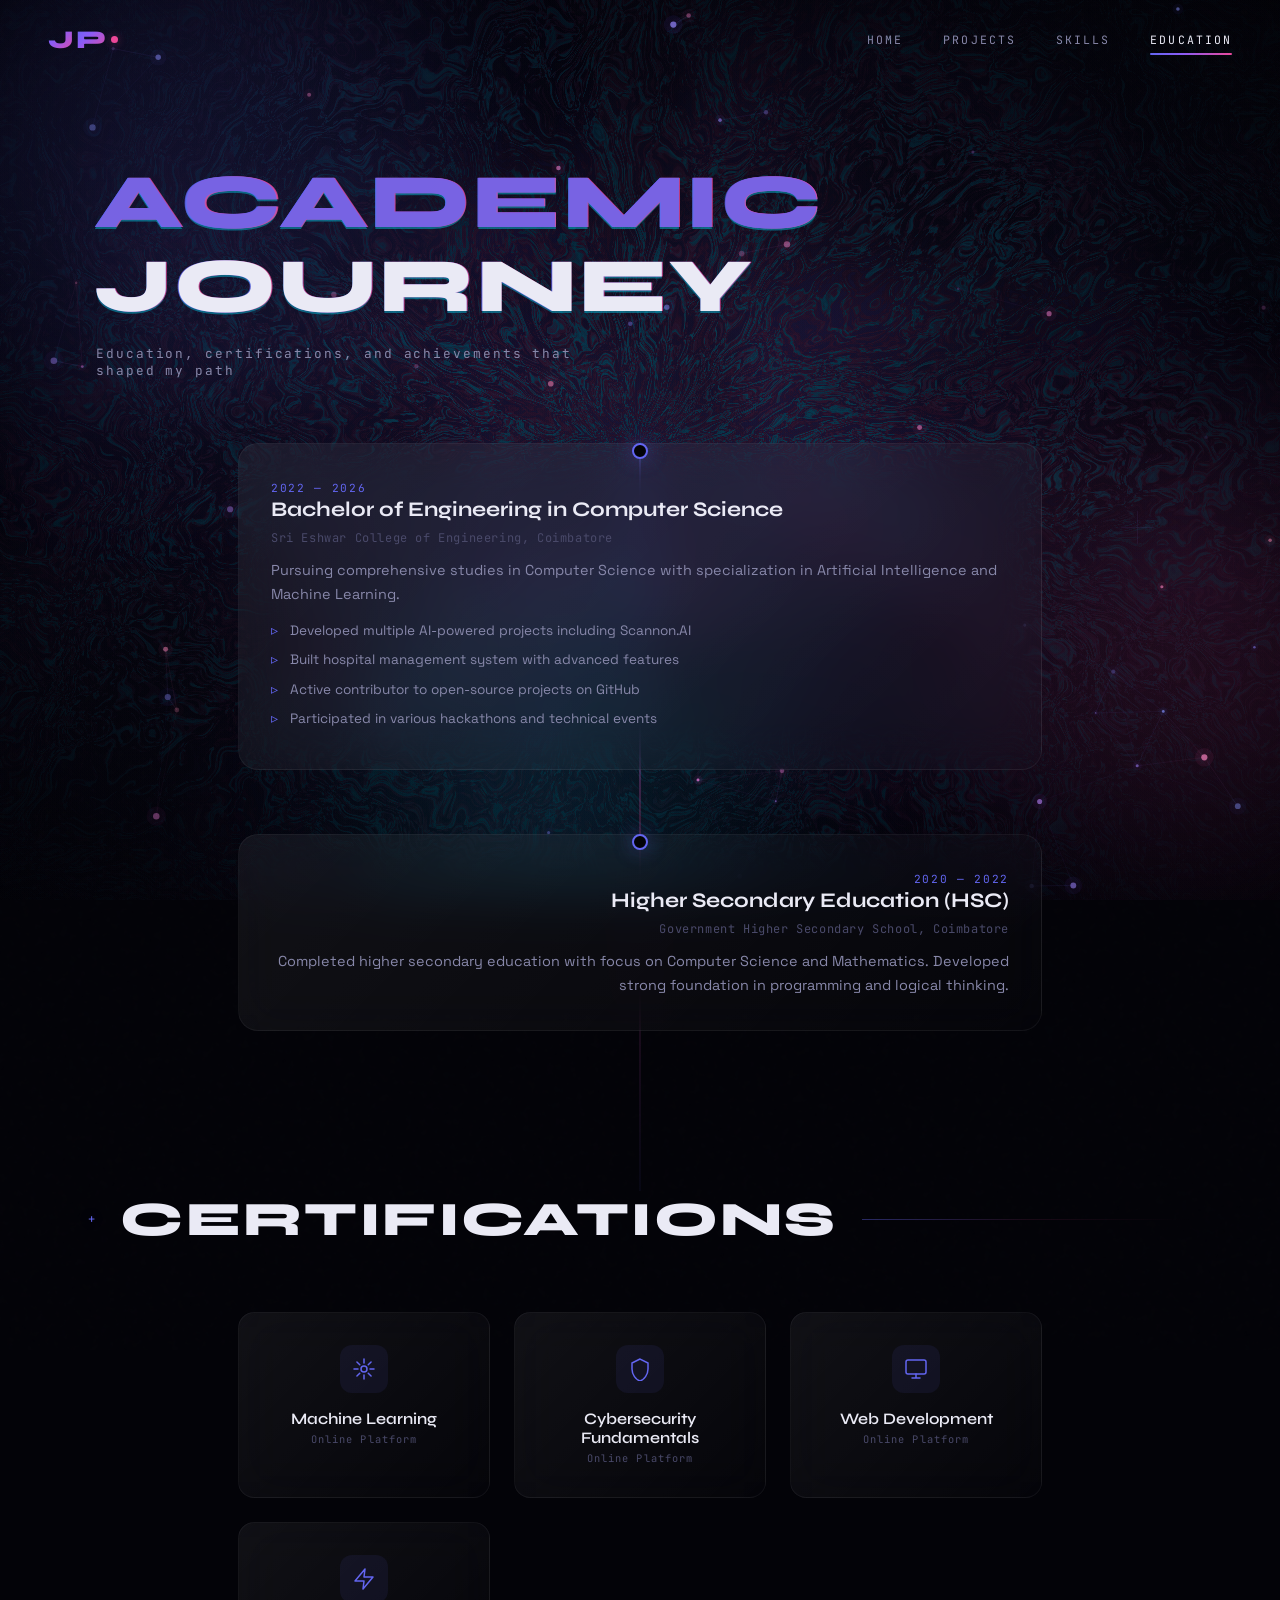
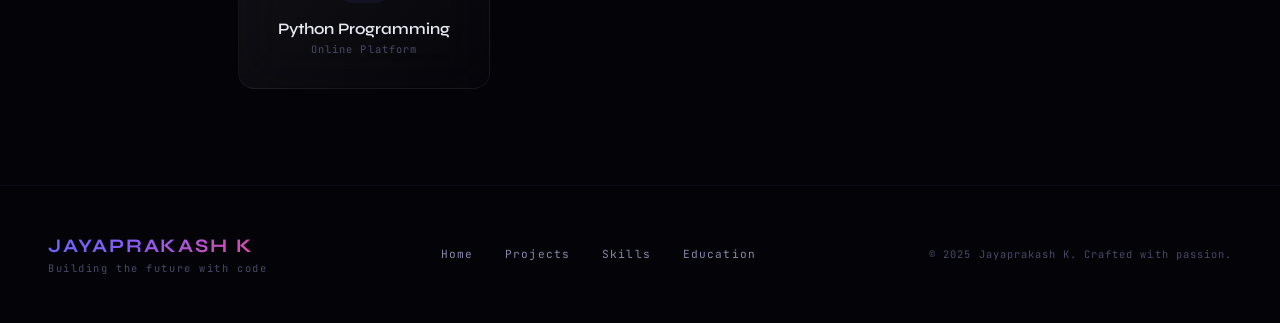
==== commit e5c8c80a: "updated Design" ====
--- a/education.html
+++ b/education.html
@@ -3,164 +3,164 @@
 <head>
     <meta charset="UTF-8">
     <meta name="viewport" content="width=device-width, initial-scale=1.0">
-    <title>Education - Jayaprakash K</title>
+    <title>Education — JAYAPRAKASH K</title>
     <link rel="stylesheet" href="main.css">
     <link rel="preconnect" href="https://fonts.googleapis.com">
     <link rel="preconnect" href="https://fonts.gstatic.com" crossorigin>
-    <link href="https://fonts.googleapis.com/css2?family=Space+Grotesk:wght@300;400;500;600;700&family=JetBrains+Mono:wght@400;600&display=swap" rel="stylesheet">
+    <link href="https://fonts.googleapis.com/css2?family=Space+Grotesk:wght@300;400;500;600;700&family=JetBrains+Mono:wght@300;400;500;600;700&family=Syne:wght@400;500;600;700;800&display=swap" rel="stylesheet">
 </head>
-<body class="education-page">
-    <!-- Liquid Cursor -->
-    <div class="liquid-cursor"></div>
-    <canvas id="cursor-trail"></canvas>
-    
-    <!-- Particle Field -->
-    <canvas id="particle-field"></canvas>
-    
-    <!-- Page Loader -->
-    <div class="page-loader">
-        <div class="loader-content">
-            <div class="loader-text">LOADING EDUCATION</div>
-            <div class="loader-bar"></div>
+<body>
+    <canvas id="shader-bg"></canvas>
+    <canvas id="particle-canvas"></canvas>
+    <canvas id="trail-canvas"></canvas>
+    <div id="geo-container" class="geo-container"></div>
+    <div id="wave-container" class="wave-container"></div>
+    <div class="morph-blobs">
+        <div class="morph-blob blob-1"></div>
+        <div class="morph-blob blob-2"></div>
+        <div class="morph-blob blob-3"></div>
+    </div>
+    <div class="noise-overlay"></div>
+
+    <div class="cinematic-loader" id="loader">
+        <div class="loader-grid"><div class="loader-cell"></div><div class="loader-cell"></div><div class="loader-cell"></div><div class="loader-cell"></div></div>
+        <div class="loader-center">
+            <div class="loader-ring"></div><div class="loader-ring"></div><div class="loader-ring"></div>
+            <span class="loader-text" data-text="EDUCATION">EDUCATION</span>
+            <div class="loader-progress"><div class="loader-progress-bar"></div></div>
+            <span class="loader-percent">0%</span>
         </div>
     </div>
-    
-    <!-- Navigation -->
-    <nav class="main-nav">
-        <div class="nav-brand">
-            <a href="index.html"><span class="brand-text">JAYAPRAKASH</span></a>
-            <div class="brand-dot"></div>
+
+    <nav class="nav-glass" id="mainNav">
+        <a href="index.html" class="nav-logo">
+            <span class="logo-letter" data-letter="J">J</span>
+            <span class="logo-letter" data-letter="P">P</span>
+            <span class="logo-dot"></span>
+        </a>
+        <div class="nav-links">
+            <a href="index.html" class="nav-link" data-text="Home">Home</a>
+            <a href="projects.html" class="nav-link" data-text="Projects">Projects</a>
+            <a href="skills.html" class="nav-link" data-text="Skills">Skills</a>
+            <a href="education.html" class="nav-link active" data-text="Education">Education</a>
         </div>
-        <div class="nav-menu-btn">
-            <span></span>
-            <span></span>
+        <button class="nav-menu-toggle" id="menuToggle" aria-label="Menu">
+            <div class="toggle-line"></div><div class="toggle-line"></div><div class="toggle-line"></div>
+        </button>
+    </nav>
+
+    <div class="dimensional-menu" id="dimensionalMenu">
+        <div class="menu-dimension-bg"><div class="dimension-layer"></div><div class="dimension-layer"></div><div class="dimension-layer"></div></div>
+        <div class="menu-items">
+            <a href="index.html" class="dimension-link"><span class="dim-number">01</span><span class="dim-text" data-text="HOME">HOME</span><span class="dim-line"></span></a>
+            <a href="projects.html" class="dimension-link"><span class="dim-number">02</span><span class="dim-text" data-text="PROJECTS">PROJECTS</span><span class="dim-line"></span></a>
+            <a href="skills.html" class="dimension-link"><span class="dim-number">03</span><span class="dim-text" data-text="SKILLS">SKILLS</span><span class="dim-line"></span></a>
+            <a href="education.html" class="dimension-link active"><span class="dim-number">04</span><span class="dim-text" data-text="EDUCATION">EDUCATION</span><span class="dim-line"></span></a>
         </div>
-    </nav>
-    
-    <!-- Full Screen Menu -->
-    <div class="fullscreen-menu">
-        <div class="menu-bg"></div>
-        <div class="menu-content">
-            <a href="index.html" class="menu-link" data-text="Home">
-                <span class="link-number">01</span>
-                <span class="link-text">Home</span>
-            </a>
-            <a href="projects.html" class="menu-link" data-text="Projects">
-                <span class="link-number">02</span>
-                <span class="link-text">Projects</span>
-            </a>
-            <a href="skills.html" class="menu-link" data-text="Skills">
-                <span class="link-number">03</span>
-                <span class="link-text">Skills</span>
-            </a>
-            <a href="education.html" class="menu-link active" data-text="Education">
-                <span class="link-number">04</span>
-                <span class="link-text">Education</span>
-            </a>
+        <div class="menu-footer-info">
+            <div class="menu-socials-row"><a href="https://github.com/Jayaprakash367" target="_blank" rel="noopener">GITHUB</a><a href="#">LINKEDIN</a><a href="#">TWITTER</a></div>
+            <p class="menu-copyright">&copy; 2025 — JAYAPRAKASH K</p>
         </div>
-        <div class="menu-footer">
-            <div class="menu-socials">
-                <a href="https://github.com/Jayaprakash367" class="social-icon" rel="noopener" target="_blank">GH</a>
-                <a href="#" class="social-icon">LI</a>
-                <a href="#" class="social-icon">TW</a>
+    </div>
+
+    <div class="scroll-progress"><div class="scroll-progress-bar"></div></div>
+
+    <!-- Page Hero -->
+    <div class="page-hero">
+        <div class="section-container">
+            <h1 class="page-hero-title">
+                <span class="accent-text">ACADEMIC</span><br>JOURNEY
+            </h1>
+            <p class="page-hero-subtitle">Education, certifications, and achievements that shaped my path</p>
+        </div>
+    </div>
+
+    <!-- Education Timeline -->
+    <div class="edu-timeline">
+        <!-- B.E. Computer Science -->
+        <div class="edu-item">
+            <div class="edu-marker"></div>
+            <div class="edu-content">
+                <span class="edu-date">2022 — 2026</span>
+                <h2 class="edu-title">Bachelor of Engineering in Computer Science</h2>
+                <p class="edu-institution">Sri Eshwar College of Engineering, Coimbatore</p>
+                <div class="edu-desc">
+                    <p>Pursuing comprehensive studies in Computer Science with specialization in Artificial Intelligence and Machine Learning.</p>
+                    <ul>
+                        <li>Developed multiple AI-powered projects including Scannon.AI</li>
+                        <li>Built hospital management system with advanced features</li>
+                        <li>Active contributor to open-source projects on GitHub</li>
+                        <li>Participated in various hackathons and technical events</li>
+                    </ul>
+                </div>
+            </div>
+        </div>
+
+        <!-- HSC -->
+        <div class="edu-item">
+            <div class="edu-marker"></div>
+            <div class="edu-content">
+                <span class="edu-date">2020 — 2022</span>
+                <h2 class="edu-title">Higher Secondary Education (HSC)</h2>
+                <p class="edu-institution">Government Higher Secondary School, Coimbatore</p>
+                <div class="edu-desc">
+                    <p>Completed higher secondary education with focus on Computer Science and Mathematics. Developed strong foundation in programming and logical thinking.</p>
+                </div>
             </div>
         </div>
     </div>
-    
-    <!-- Education Section -->
-    <section class="education-section">
-        <div class="page-header">
-            <h1 class="page-title">
-                <span class="title-line">ACADEMIC</span>
-                <span class="title-line">JOURNEY</span>
-            </h1>
-            <p class="page-subtitle">Education, certifications, and achievements</p>
+
+    <!-- Certifications -->
+    <div class="section-container" style="margin-bottom: 2rem; position: relative; z-index: 3;">
+        <div class="section-header">
+            <span class="section-number">+</span>
+            <h2 class="section-title">CERTIFICATIONS</h2>
+            <div class="section-line"></div>
         </div>
-        
-        <div class="timeline-container">
-            <!-- Timeline Line -->
-            <div class="timeline-line"></div>
-            
-            <!-- Education Item 1 -->
-            <div class="timeline-item">
-                <div class="timeline-marker"></div>
-                <div class="timeline-content">
-                    <div class="timeline-date">2022 - 2026</div>
-                    <h2 class="timeline-title">Bachelor of Engineering in Computer Science</h2>
-                    <div class="timeline-institution">Sri Eshwar College of Engineering, Coimbatore</div>
-                    <p class="timeline-description">
-                        Pursuing comprehensive studies in Computer Science with specialization in Artificial Intelligence and Machine Learning. Active participant in technical symposiums and coding competitions.
-                    </p>
-                    <div class="timeline-achievements">
-                        <h4>Key Achievements:</h4>
-                        <ul>
-                            <li>Developed multiple AI-powered projects including Scannon.AI for privacy protection</li>
-                            <li>Built hospital management system with advanced features</li>
-                            <li>Active contributor to open-source projects on GitHub</li>
-                            <li>Participated in various hackathons and technical events</li>
-                        </ul>
-                    </div>
-                </div>
+    </div>
+
+    <div class="cert-grid">
+        <div class="cert-card-item">
+            <div class="cert-icon-wrap">
+                <svg viewBox="0 0 24 24" fill="none"><circle cx="12" cy="12" r="3" stroke="currentColor" stroke-width="1.5"/><path d="M12 2v4M12 18v4M4.93 4.93l2.83 2.83M16.24 16.24l2.83 2.83M2 12h4M18 12h4M4.93 19.07l2.83-2.83M16.24 7.76l2.83-2.83" stroke="currentColor" stroke-width="1.5" stroke-linecap="round"/></svg>
             </div>
-            
-            <!-- Education Item 2 -->
-            <div class="timeline-item">
-                <div class="timeline-marker"></div>
-                <div class="timeline-content">
-                    <div class="timeline-date">2020 - 2022</div>
-                    <h2 class="timeline-title">Higher Secondary Education (HSC)</h2>
-                    <div class="timeline-institution">Government Higher Secondary School, Coimbatore</div>
-                    <p class="timeline-description">
-                        Completed higher secondary education with focus on Computer Science and Mathematics. Developed strong foundation in programming and logical thinking.
-                    </p>
-                </div>
+            <h3 class="cert-card-title">Machine Learning</h3>
+            <p class="cert-card-provider">Online Platform</p>
+        </div>
+
+        <div class="cert-card-item">
+            <div class="cert-icon-wrap">
+                <svg viewBox="0 0 24 24" fill="none"><path d="M12 2L4 6v6c0 5.55 3.84 10.74 8 12 4.16-1.26 8-6.45 8-12V6l-8-4z" stroke="currentColor" stroke-width="1.5"/></svg>
             </div>
-            
-            <!-- Certifications Section -->
-            <div class="certifications-section">
-                <h2 class="section-heading">Certifications & Training</h2>
-                <div class="certifications-grid">
-                    <div class="cert-card">
-                        <div class="cert-icon">
-                            <svg viewBox="0 0 24 24"><path d="M9 21.5l-6-2.25V6l6 2.25V21.5M10 8.5l6-2.25V19.5l-6 2.25V8.5m7-4.5v13.25L24 6L17 4M1 6l7 2.25V6.75L1 4.5V6z"/></svg>
-                        </div>
-                        <h3 class="cert-title">Machine Learning</h3>
-                        <p class="cert-provider">Online Platform</p>
-                    </div>
-                    
-                    <div class="cert-card">
-                        <div class="cert-icon">
-                            <svg viewBox="0 0 24 24"><path d="M12 1L3 5v6c0 5.55 3.84 10.74 9 12 5.16-1.26 9-6.45 9-12V5l-9-4z"/></svg>
-                        </div>
-                        <h3 class="cert-title">Cybersecurity Fundamentals</h3>
-                        <p class="cert-provider">Online Platform</p>
-                    </div>
-                    
-                    <div class="cert-card">
-                        <div class="cert-icon">
-                            <svg viewBox="0 0 24 24"><path d="M12 2L2 7v10c0 5.55 3.84 10.74 9 12 5.16-1.26 9-6.45 9-12V7l-10-5z"/></svg>
-                        </div>
-                        <h3 class="cert-title">Web Development</h3>
-                        <p class="cert-provider">Online Platform</p>
-                    </div>
-                    
-                    <div class="cert-card">
-                        <div class="cert-icon">
-                            <svg viewBox="0 0 24 24"><path d="M13.13 22.19L11.5 18.36C13.07 17.78 14.54 17 15.9 16.09L13.13 22.19M5.64 12.5L1.81 10.87L7.91 8.1C7 9.46 6.22 10.93 5.64 12.5M21.61 2.39C21.61 2.39 16.66 .269 11 5.93C8.81 8.12 7.5 10.53 6.65 12.64C6.37 13.39 6.56 14.21 7.11 14.77L9.24 16.89C9.79 17.45 10.61 17.63 11.36 17.35C13.5 16.53 15.88 15.19 18.07 13C23.73 7.34 21.61 2.39 21.61 2.39M14.54 9.46C13.76 8.68 13.76 7.41 14.54 6.63S16.59 5.85 17.37 6.63C18.14 7.41 18.15 8.68 17.37 9.46C16.59 10.24 15.32 10.24 14.54 9.46M8.88 16.53L7.47 15.12L8.88 16.53M6.24 22L9.88 18.36C9.54 18.27 9.21 18.12 8.91 17.91L4.83 22H6.24M2 22H3.41L8.18 17.24L6.76 15.83L2 20.59V22M2 19.17L6.09 15.09C5.88 14.79 5.73 14.47 5.64 14.12L2 17.76V19.17Z"/></svg>
-                        </div>
-                        <h3 class="cert-title">Python Programming</h3>
-                        <p class="cert-provider">Online Platform</p>
-                    </div>
-                </div>
+            <h3 class="cert-card-title">Cybersecurity Fundamentals</h3>
+            <p class="cert-card-provider">Online Platform</p>
+        </div>
+
+        <div class="cert-card-item">
+            <div class="cert-icon-wrap">
+                <svg viewBox="0 0 24 24" fill="none"><rect x="2" y="3" width="20" height="14" rx="2" stroke="currentColor" stroke-width="1.5"/><path d="M8 21h8M12 17v4" stroke="currentColor" stroke-width="1.5" stroke-linecap="round"/></svg>
             </div>
+            <h3 class="cert-card-title">Web Development</h3>
+            <p class="cert-card-provider">Online Platform</p>
         </div>
-    </section>
-    
-    <!-- Footer -->
-    <footer class="main-footer">
-        <p>&copy; 2025 Jayaprakash K. All rights reserved.</p>
+
+        <div class="cert-card-item">
+            <div class="cert-icon-wrap">
+                <svg viewBox="0 0 24 24" fill="none"><path d="M13 2L3 14h9l-1 8 10-12h-9l1-8z" stroke="currentColor" stroke-width="1.5" stroke-linecap="round" stroke-linejoin="round"/></svg>
+            </div>
+            <h3 class="cert-card-title">Python Programming</h3>
+            <p class="cert-card-provider">Online Platform</p>
+        </div>
+    </div>
+
+    <footer class="cosmic-footer">
+        <div class="footer-content">
+            <div class="footer-brand"><span class="footer-name">JAYAPRAKASH K</span><span class="footer-tagline">Building the future with code</span></div>
+            <div class="footer-links"><a href="index.html">Home</a><a href="projects.html">Projects</a><a href="skills.html">Skills</a><a href="education.html">Education</a></div>
+            <p class="footer-copy">&copy; 2025 Jayaprakash K. Crafted with passion.</p>
+        </div>
     </footer>
-    
+
     <script src="main.js"></script>
 </body>
 </html>
--- a/main.css
+++ b/main.css
@@ -1,47 +1,76 @@
+/* ╔══════════════════════════════════════════════════════════════════════╗
+   ║  JAYAPRAKASH K — THE AURA STYLESHEET v5.0                          ║
+   ║  "The kind of design that no one in the world can replicate."       ║
+   ║                                                                      ║
+   ║  Systems: Particle Canvas • Morphing Blobs • Cursor Trail           ║
+   ║  Click Ripples • Floating Geometry • Card Spotlight • DNA Loader    ║
+   ║  Cinematic Scroll • Liquid Buttons • Holographic Cards              ║
+   ╚══════════════════════════════════════════════════════════════════════╝ */
+
 /* ========================================
-   CUSTOM PROPERTIES & VARIABLES
+   I. CUSTOM PROPERTIES
    ======================================== */
 :root {
-    /* Colors */
-    --color-bg: #0a0a0a;
-    --color-bg-secondary: #111111;
-    --color-text: #e0e0e0;
-    --color-text-secondary: #a0a0a0;
-    --color-accent: #6366f1;
-    --color-accent-dim: #4f46e5;
-    --color-border: #222222;
-    --color-border-light: #333333;
-    
-    /* Gradients */
-    --gradient-primary: linear-gradient(135deg, #6366f1 0%, #8b5cf6 100%);
-    --gradient-glass: linear-gradient(135deg, rgba(255,255,255,0.1) 0%, rgba(255,255,255,0.05) 100%);
-    
-    /* Spacing */
-    --spacing-xs: 0.5rem;
-    --spacing-sm: 1rem;
-    --spacing-md: 2rem;
-    --spacing-lg: 4rem;
-    --spacing-xl: 6rem;
-    
-    /* Typography */
-    --font-primary: 'Space Grotesk', sans-serif;
+    /* ── Void Dimension ── */
+    --void: #030308;
+    --void-deep: #010104;
+    --void-surface: #08081a;
+    --void-elevated: #0d0d22;
+    --void-card: rgba(8, 8, 28, 0.65);
+
+    /* ── Aura Palette ── */
+    --aura-primary: #6366f1;
+    --aura-secondary: #8b5cf6;
+    --aura-cyan: #06b6d4;
+    --aura-pink: #ec4899;
+    --aura-rose: #f43f5e;
+    --aura-amber: #f59e0b;
+    --aura-emerald: #10b981;
+    --aura-blue: #3b82f6;
+
+    /* ── Gradients ── */
+    --grad-aura: linear-gradient(135deg, #6366f1 0%, #8b5cf6 40%, #ec4899 100%);
+    --grad-cosmic: linear-gradient(135deg, #06b6d4 0%, #6366f1 50%, #ec4899 100%);
+    --grad-fire: linear-gradient(135deg, #f43f5e 0%, #f59e0b 100%);
+    --grad-ocean: linear-gradient(135deg, #06b6d4 0%, #3b82f6 100%);
+    --grad-aurora: linear-gradient(135deg, #10b981 0%, #06b6d4 30%, #6366f1 60%, #ec4899 100%);
+    --grad-glass: linear-gradient(135deg, rgba(255,255,255,0.06) 0%, rgba(255,255,255,0.01) 100%);
+    --grad-glass-border: linear-gradient(135deg, rgba(255,255,255,0.12) 0%, rgba(255,255,255,0.02) 100%);
+
+    /* ── Text ── */
+    --text-primary: #eaeaf5;
+    --text-secondary: #8888aa;
+    --text-muted: #4a4a6a;
+
+    /* ── Typography ── */
+    --font-display: 'Syne', sans-serif;
+    --font-body: 'Space Grotesk', sans-serif;
     --font-mono: 'JetBrains Mono', monospace;
-    
-    /* Effects */
-    --blur-sm: 10px;
-    --blur-md: 20px;
-    --blur-lg: 40px;
-    
-    /* Transitions */
-    --transition-fast: 0.2s cubic-bezier(0.4, 0, 0.2, 1);
-    --transition-normal: 0.4s cubic-bezier(0.4, 0, 0.2, 1);
-    --transition-slow: 0.6s cubic-bezier(0.4, 0, 0.2, 1);
+
+    /* ── Spacing ── */
+    --gap-xs: 0.5rem;
+    --gap-sm: 1rem;
+    --gap-md: 2rem;
+    --gap-lg: 4rem;
+    --gap-xl: 8rem;
+
+    /* ── Effects ── */
+    --blur-glass: 24px;
+    --blur-heavy: 80px;
+    --border-glass: 1px solid rgba(255,255,255,0.05);
+
+    /* ── Elastic Easings ── */
+    --ease-out-expo: cubic-bezier(0.16, 1, 0.3, 1);
+    --ease-out-quint: cubic-bezier(0.22, 1, 0.36, 1);
+    --ease-in-out-circ: cubic-bezier(0.85, 0, 0.15, 1);
+    --spring: cubic-bezier(0.34, 1.56, 0.64, 1);
+    --smooth: cubic-bezier(0.4, 0, 0.2, 1);
 }
 
 /* ========================================
-   RESET & BASE STYLES
+   II. RESET & BASE
    ======================================== */
-* {
+*, *::before, *::after {
     margin: 0;
     padding: 0;
     box-sizing: border-box;
@@ -49,1357 +78,827 @@
 
 html {
     scroll-behavior: smooth;
+    scrollbar-width: thin;
+    scrollbar-color: var(--aura-primary) var(--void);
+}
+
+html::-webkit-scrollbar { width: 5px; }
+html::-webkit-scrollbar-track { background: var(--void); }
+html::-webkit-scrollbar-thumb {
+    background: var(--grad-aura);
+    border-radius: 3px;
 }
 
 body {
-    font-family: var(--font-primary);
-    background: var(--color-bg);
-    color: var(--color-text);
+    font-family: var(--font-body);
+    background: var(--void);
+    color: var(--text-primary);
     overflow-x: hidden;
     min-height: 100vh;
-    position: relative;
-}
-
-a {
-    text-decoration: none;
-    color: inherit;
-}
+    -webkit-font-smoothing: antialiased;
+    -moz-osx-font-smoothing: grayscale;
+}
+
+a { text-decoration: none; color: inherit; }
+button { border: none; background: none; font-family: inherit; }
+img { max-width: 100%; display: block; }
+::selection { background: rgba(99, 102, 241, 0.4); color: #fff; }
 
 /* ========================================
-   LIQUID CURSOR
+   III. VISUAL LAYER CANVASES
    ======================================== */
-.liquid-cursor {
-    width: 20px;
-    height: 20px;
-    border: 2px solid var(--color-accent);
-    border-radius: 50%;
-    position: fixed;
-    pointer-events: none;
-    z-index: 10000;
-    transition: all 0.15s cubic-bezier(0.25, 0.46, 0.45, 0.94);
-    mix-blend-mode: difference;
-    transform: translate(-50%, -50%);
-}
-
-.liquid-cursor.hover {
-    width: 60px;
-    height: 60px;
-    background: rgba(0, 255, 136, 0.1);
-    border-color: var(--color-accent);
-}
-
-.liquid-cursor.click {
-    width: 10px;
-    height: 10px;
-}
-
-/* Cursor Trail Canvas */
-#cursor-trail {
+#shader-bg {
     position: fixed;
     top: 0;
     left: 0;
     width: 100%;
     height: 100%;
-    pointer-events: none;
-    z-index: 9999;
-}
-
-/* ========================================
-   PARTICLE FIELD
-   ======================================== */
-#particle-field {
+    z-index: 0;
+    opacity: 0.6;
+}
+
+#particle-canvas {
     position: fixed;
     top: 0;
     left: 0;
     width: 100%;
     height: 100%;
+    z-index: 1;
     pointer-events: none;
-    z-index: 1;
-    opacity: 0.3;
-}
-
-/* ========================================
-   PAGE LOADER
-   ======================================== */
-.page-loader {
+}
+
+#trail-canvas {
     position: fixed;
     top: 0;
     left: 0;
     width: 100%;
     height: 100%;
-    background: var(--color-bg);
-    display: flex;
-    align-items: center;
-    justify-content: center;
-    z-index: 10001;
-    transition: opacity 0.5s ease, visibility 0.5s ease;
-}
-
-.page-loader.hidden {
-    opacity: 0;
-    visibility: hidden;
-}
-
-.loader-content {
-    text-align: center;
-}
-
-.loader-text {
-    font-family: var(--font-mono);
-    font-size: 1.2rem;
-    letter-spacing: 0.3em;
-    margin-bottom: 2rem;
-    color: var(--color-accent);
-    animation: pulse 2s ease-in-out infinite;
-}
-
-.loader-bar {
-    width: 300px;
-    height: 2px;
-    background: var(--color-border);
-    position: relative;
+    z-index: 99998;
+    pointer-events: none;
+}
+
+/* ========================================
+   IV. MORPHING GRADIENT BLOBS
+   ======================================== */
+.morph-blobs {
+    position: fixed;
+    top: 0;
+    left: 0;
+    width: 100%;
+    height: 100%;
+    z-index: 0;
+    pointer-events: none;
     overflow: hidden;
 }
 
-.loader-bar::after {
-    content: '';
-    position: absolute;
-    top: 0;
-    left: 0;
-    width: 100%;
-    height: 100%;
-    background: var(--gradient-primary);
-    animation: loading 2s ease-in-out infinite;
-}
-
-@keyframes loading {
-    0% {
-        transform: translateX(-100%);
+.morph-blob {
+    position: absolute;
+    border-radius: 50%;
+    filter: blur(100px);
+    opacity: 0.12;
+    animation: blobMorph 20s ease-in-out infinite;
+}
+
+.blob-1 {
+    width: 500px;
+    height: 500px;
+    background: var(--aura-primary);
+    top: -10%;
+    left: -5%;
+    animation-delay: 0s;
+}
+
+.blob-2 {
+    width: 400px;
+    height: 400px;
+    background: var(--aura-pink);
+    top: 50%;
+    right: -8%;
+    animation-delay: -7s;
+}
+
+.blob-3 {
+    width: 350px;
+    height: 350px;
+    background: var(--aura-cyan);
+    bottom: -5%;
+    left: 30%;
+    animation-delay: -14s;
+}
+
+@keyframes blobMorph {
+    0%, 100% {
+        border-radius: 40% 60% 60% 40% / 60% 30% 70% 40%;
+        transform: translate(0, 0) scale(1);
+    }
+    25% {
+        border-radius: 60% 40% 30% 70% / 50% 60% 40% 50%;
+        transform: translate(50px, -30px) scale(1.1);
     }
     50% {
-        transform: translateX(0);
+        border-radius: 30% 60% 70% 40% / 50% 60% 30% 60%;
+        transform: translate(-20px, 40px) scale(0.95);
     }
-    100% {
-        transform: translateX(100%);
+    75% {
+        border-radius: 50% 40% 50% 60% / 35% 50% 60% 45%;
+        transform: translate(30px, 20px) scale(1.05);
     }
 }
 
-@keyframes pulse {
-    0%, 100% {
-        opacity: 1;
-    }
-    50% {
-        opacity: 0.5;
-    }
-}
-
 /* ========================================
-   NAVIGATION
+   V. FLOATING GEOMETRY
    ======================================== */
-.main-nav {
+.geo-container {
     position: fixed;
     top: 0;
     left: 0;
     width: 100%;
-    padding: 2rem 4rem;
-    display: flex;
-    justify-content: space-between;
-    align-items: center;
-    z-index: 1000;
-    background: rgba(10, 10, 10, 0.8);
-    -webkit-backdrop-filter: blur(var(--blur-sm));
-    backdrop-filter: blur(var(--blur-sm));
-    border-bottom: 1px solid var(--color-border);
-}
-
-.nav-brand {
-    display: flex;
-    align-items: center;
-    gap: 0.5rem;
-    position: relative;
-}
-
-.brand-text {
-    font-weight: 700;
-    font-size: 1.2rem;
-    letter-spacing: 0.1em;
-    transition: var(--transition-fast);
-}
-
-.nav-brand:hover .brand-text {
-    color: var(--color-accent);
-}
-
-.brand-dot {
-    width: 8px;
-    height: 8px;
-    border-radius: 50%;
-    background: var(--color-accent);
-    animation: blink 2s ease-in-out infinite;
-}
-
-@keyframes blink {
-    0%, 50%, 100% {
-        opacity: 1;
-    }
-    25%, 75% {
-        opacity: 0.3;
-    }
-}
-
-.nav-menu-btn {
-    width: 40px;
-    height: 40px;
-    display: flex;
-    flex-direction: column;
-    justify-content: center;
-    gap: 6px;
-    cursor: pointer;
-    position: relative;
-    z-index: 1001;
-}
-
-.nav-menu-btn span {
-    width: 100%;
-    height: 2px;
-    background: var(--color-text);
-    transition: var(--transition-normal);
-    transform-origin: center;
-}
-
-.nav-menu-btn:hover span {
-    background: var(--color-accent);
-}
-
-.nav-menu-btn.active span:first-child {
-    transform: rotate(45deg) translateY(8px);
-}
-
-.nav-menu-btn.active span:last-child {
-    transform: rotate(-45deg) translateY(-8px);
+    height: 100%;
+    z-index: 1;
+    pointer-events: none;
+    overflow: hidden;
+}
+
+.floating-geo {
+    position: absolute;
+    transition: transform 0.3s ease-out;
+}
+
+@keyframes geoFloat {
+    0%, 100% { transform: translateY(0) translateX(0); }
+    25% { transform: translateY(-20px) translateX(10px); }
+    50% { transform: translateY(-5px) translateX(-15px); }
+    75% { transform: translateY(-30px) translateX(5px); }
+}
+
+@keyframes geoSpin {
+    to { transform: rotate(360deg); }
 }
 
 /* ========================================
-   FULLSCREEN MENU
+   VI. AMBIENT WAVES
    ======================================== */
-.fullscreen-menu {
+.wave-container {
     position: fixed;
     top: 0;
     left: 0;
     width: 100%;
     height: 100%;
-    z-index: 999;
+    z-index: 0;
     pointer-events: none;
-}
-
-.menu-bg {
-    position: absolute;
-    top: 0;
-    left: 0;
-    width: 100%;
-    height: 100%;
-    background: var(--color-bg-secondary);
-    transform: scaleY(0);
-    transform-origin: top;
-    transition: transform 0.6s cubic-bezier(0.77, 0, 0.175, 1);
-}
-
-.fullscreen-menu.active {
-    pointer-events: all;
-}
-
-.fullscreen-menu.active .menu-bg {
-    transform: scaleY(1);
-}
-
-.menu-content {
-    position: absolute;
-    top: 50%;
-    left: 50%;
-    transform: translate(-50%, -50%);
-    display: flex;
-    flex-direction: column;
-    gap: 2.5rem;
-    opacity: 0;
-    transition: opacity 0.4s ease 0.3s;
-    width: 90%;
-    max-width: 800px;
-}
-
-.fullscreen-menu.active .menu-content {
-    opacity: 1;
-}
-
-.menu-link {
-    display: flex;
-    align-items: center;
-    gap: 2rem;
-    font-size: 3.5rem;
-    font-weight: 700;
-    letter-spacing: -0.02em;
-    position: relative;
-    transition: var(--transition-normal);
-    white-space: nowrap;
-}
-
-.link-number {
-    font-family: var(--font-mono);
-    font-size: 1.5rem;
-    color: var(--color-text-secondary);
-    flex-shrink: 0;
-}
-
-.link-text {
-    position: relative;
-    transition: var(--transition-normal);
-}
-
-.menu-link:hover .link-text,
-.menu-link.active .link-text {
-    color: var(--color-accent);
-    transform: translateX(10px);
-}
-
-.menu-footer {
-    position: absolute;
-    bottom: 4rem;
-    left: 50%;
-    transform: translateX(-50%);
-    opacity: 0;
-    transition: opacity 0.4s ease 0.4s;
-}
-
-.fullscreen-menu.active .menu-footer {
-    opacity: 1;
-}
-
-.menu-socials {
-    display: flex;
-    gap: 2rem;
-}
-
-.social-icon {
-    width: 50px;
-    height: 50px;
-    display: flex;
-    align-items: center;
-    justify-content: center;
-    border: 1px solid var(--color-border);
-    border-radius: 50%;
-    font-family: var(--font-mono);
-    font-size: 0.8rem;
-    transition: var(--transition-normal);
-    position: relative;
     overflow: hidden;
 }
 
-.social-icon::before {
-    content: '';
-    position: absolute;
-    top: 50%;
-    left: 50%;
-    width: 0;
-    height: 0;
-    border-radius: 50%;
-    background: var(--color-accent);
-    transform: translate(-50%, -50%);
-    transition: var(--transition-normal);
-    z-index: -1;
-}
-
-.social-icon:hover {
-    border-color: var(--color-accent);
-    color: var(--color-bg);
-}
-
-.social-icon:hover::before {
-    width: 100%;
-    height: 100%;
+.ambient-wave {
+    position: absolute;
+    width: 200%;
+    height: 200%;
+    top: -50%;
+    left: -50%;
+    background: radial-gradient(ellipse at center, var(--aura-primary), transparent 70%);
+    animation: waveFloat 12s ease-in-out infinite;
+}
+
+@keyframes waveFloat {
+    0%, 100% { transform: translate(0, 0) rotate(0deg) scale(1); }
+    33% { transform: translate(30px, -20px) rotate(3deg) scale(1.05); }
+    66% { transform: translate(-20px, 15px) rotate(-2deg) scale(0.97); }
 }
 
 /* ========================================
-   FLOATING GEOMETRIC SHAPES
+   VII. NOISE OVERLAY
    ======================================== */
-.floating-shapes {
-    position: absolute;
-    width: 100%;
-    height: 100%;
-    overflow: hidden;
-    pointer-events: none;
-    z-index: 2;
-}
-
-.shape {
-    position: absolute;
-    opacity: 0.05;
-    animation: float 20s ease-in-out infinite;
-}
-
-.float-1 {
-    top: 15%;
-    left: 10%;
-    animation-delay: 0s;
-}
-
-.float-2 {
-    top: 60%;
-    right: 15%;
-    animation-delay: -7s;
-}
-
-.float-3 {
-    bottom: 20%;
-    left: 20%;
-    animation-delay: -14s;
-}
-
-@keyframes float {
-    0%, 100% {
-        transform: translateY(0) rotate(0deg);
-    }
-    25% {
-        transform: translateY(-30px) rotate(90deg);
-    }
-    50% {
-        transform: translateY(-60px) rotate(180deg);
-    }
-    75% {
-        transform: translateY(-30px) rotate(270deg);
-    }
-}
-
-/* ========================================
-   HOME PAGE - PROFILE SECTION
-   ======================================== */
-.profile-section {
-    min-height: 100vh;
-    padding: 120px 0 80px;
-    display: flex;
-    align-items: center;
-    justify-content: center;
-    position: relative;
-    z-index: 10;
-    overflow: visible;
-    background: linear-gradient(45deg, 
-        rgba(99, 102, 241, 0.05) 0%,
-        rgba(139, 92, 246, 0.03) 25%,
-        rgba(59, 130, 246, 0.05) 50%,
-        rgba(139, 92, 246, 0.03) 75%,
-        rgba(99, 102, 241, 0.05) 100%);
-    background-size: 400% 400%;
-    animation: gradientFlow 15s ease infinite;
-}
-
-@keyframes gradientFlow {
-    0% {
-        background-position: 0% 50%;
-    }
-    50% {
-        background-position: 100% 50%;
-    }
-    100% {
-        background-position: 0% 50%;
-    }
-}
-
-/* Animated background elements */
-.profile-section::before {
-    content: '';
-    position: absolute;
+.noise-overlay {
+    position: fixed;
     top: -50%;
     left: -50%;
     width: 200%;
     height: 200%;
-    background: radial-gradient(circle at 30% 50%, rgba(99, 102, 241, 0.15) 0%, transparent 50%),
-                radial-gradient(circle at 70% 50%, rgba(139, 92, 246, 0.15) 0%, transparent 50%);
-    animation: orbitBackground 20s linear infinite;
+    z-index: 2;
     pointer-events: none;
-}
-
-@keyframes orbitBackground {
-    0% {
-        transform: rotate(0deg);
+    background-image: url("data:image/svg+xml,%3Csvg viewBox='0 0 256 256' xmlns='http://www.w3.org/2000/svg'%3E%3Cfilter id='noise'%3E%3CfeTurbulence type='fractalNoise' baseFrequency='0.9' numOctaves='4' stitchTiles='stitch'/%3E%3C/filter%3E%3Crect width='100%25' height='100%25' filter='url(%23noise)' opacity='0.03'/%3E%3C/svg%3E");
+    opacity: 0.35;
+    animation: noiseShift 0.3s steps(8) infinite;
+}
+
+@keyframes noiseShift {
+    0% { transform: translate(0, 0); }
+    25% { transform: translate(-5%, -12%); }
+    50% { transform: translate(8%, -5%); }
+    75% { transform: translate(-12%, 8%); }
+    100% { transform: translate(0, 0); }
+}
+
+/* ========================================
+   IX. CLICK RIPPLE EFFECT
+   ======================================== */
+.click-ripple {
+    position: fixed;
+    transform: translate(-50%, -50%);
+    pointer-events: none;
+    z-index: 99999;
+}
+
+.ripple-ring {
+    position: absolute;
+    top: 50%;
+    left: 50%;
+    transform: translate(-50%, -50%) scale(0);
+    width: 100px;
+    height: 100px;
+    border-radius: 50%;
+    border: 1px solid rgba(99,102,241,0.6);
+    animation: rippleExpand 0.8s var(--ease-out-expo) forwards;
+}
+
+.ripple-ring:nth-child(2) {
+    border-color: rgba(139,92,246,0.4);
+    width: 140px;
+    height: 140px;
+}
+
+.ripple-ring:nth-child(3) {
+    border-color: rgba(236,72,153,0.3);
+    width: 180px;
+    height: 180px;
+}
+
+@keyframes rippleExpand {
+    to {
+        transform: translate(-50%, -50%) scale(1.5);
+        opacity: 0;
     }
-    100% {
-        transform: rotate(360deg);
+}
+
+.ripple-spark {
+    position: absolute;
+    top: 50%;
+    left: 50%;
+    width: 3px;
+    height: 3px;
+    background: var(--aura-primary);
+    border-radius: 50%;
+    animation: sparkFly 0.6s var(--ease-out-expo) forwards;
+    box-shadow: 0 0 6px var(--aura-primary);
+}
+
+@keyframes sparkFly {
+    from {
+        transform: translate(-50%, -50%) translate(0, 0);
+        opacity: 1;
     }
-}
-
-.profile-section::after {
-    content: '';
-    position: absolute;
+    to {
+        transform: translate(-50%, -50%) translate(var(--tx), var(--ty));
+        opacity: 0;
+    }
+}
+
+/* ========================================
+   X. CINEMATIC LOADER (DNA Helix Style)
+   ======================================== */
+.cinematic-loader {
+    position: fixed;
     top: 0;
     left: 0;
     width: 100%;
     height: 100%;
-    background: radial-gradient(ellipse at 20% 50%, rgba(59, 130, 246, 0.1) 0%, transparent 40%),
-                radial-gradient(ellipse at 80% 50%, rgba(139, 92, 246, 0.1) 0%, transparent 40%);
-    animation: waveFlow 8s ease-in-out infinite;
-    pointer-events: none;
-}
-
-@keyframes waveFlow {
-    0%, 100% {
-        transform: scale(1) translateY(0);
-    }
-    50% {
-        transform: scale(1.05) translateY(-20px);
-    }
-}
-
-.profile-container {
-    max-width: 1400px;
-    width: 100%;
+    background: var(--void-deep);
+    z-index: 999999;
+    display: flex;
+    align-items: center;
+    justify-content: center;
+    overflow: hidden;
+}
+
+.cinematic-loader.loaded {
+    animation: loaderExit 1.5s var(--ease-in-out-circ) forwards;
+}
+
+@keyframes loaderExit {
+    0% { clip-path: polygon(0 0, 100% 0, 100% 100%, 0 100%); }
+    50% { clip-path: polygon(0 0, 100% 0, 100% 50%, 0 50%); }
+    100% { clip-path: polygon(50% 0, 50% 0, 50% 0, 50% 0); }
+}
+
+.loader-grid {
+    position: absolute;
+    top: 0;
+    left: 0;
+    width: 100%;
+    height: 100%;
     display: grid;
     grid-template-columns: 1fr 1fr;
-    gap: 5rem;
+    grid-template-rows: 1fr 1fr;
+}
+
+.loader-cell {
+    border: 1px solid rgba(99, 102, 241, 0.03);
+    position: relative;
+}
+
+.loader-cell::after {
+    content: '';
+    position: absolute;
+    width: 100%;
+    height: 100%;
+    background: linear-gradient(45deg, transparent 40%, rgba(99,102,241,0.02) 50%, transparent 60%);
+    animation: cellSweep 3s ease-in-out infinite;
+}
+
+@keyframes cellSweep {
+    0%, 100% { transform: translateX(-100%); }
+    50% { transform: translateX(100%); }
+}
+
+.loader-center {
+    position: relative;
+    display: flex;
+    flex-direction: column;
     align-items: center;
-    padding: 0 4rem;
-    position: relative;
-    z-index: 1;
-}
-
-.profile-card {
-    background: linear-gradient(145deg, rgba(255, 255, 255, 0.02) 0%, rgba(255, 255, 255, 0.01) 100%);
-    border: 2px solid var(--color-border);
-    border-radius: 30px;
-    padding: 4rem 3rem 3rem;
-    position: relative;
-    overflow: visible;
-    transition: all 0.4s cubic-bezier(0.34, 1.56, 0.64, 1);
-    transform-style: preserve-3d;
-    animation: slideInCards 0.8s ease-out;
-}
-
-@keyframes slideInCards {
-    from {
-        opacity: 0;
-        transform: translateY(30px) scale(0.95);
-    }
-    to {
-        opacity: 1;
-        transform: translateY(0) scale(1);
-    }
-}
-
-/* Gradient border effect */
-.profile-card::before {
-    content: '';
-    position: absolute;
-    inset: 0;
-    border-radius: 30px;
-    padding: 2px;
-    background: linear-gradient(135deg, rgba(99, 102, 241, 0.4) 0%, rgba(139, 92, 246, 0.2) 100%);
-    -webkit-mask: linear-gradient(#fff 0 0) content-box, linear-gradient(#fff 0 0);
-    -webkit-mask-composite: xor;
-    mask: linear-gradient(#fff 0 0) content-box, linear-gradient(#fff 0 0);
-    mask-composite: exclude;
-    opacity: 0;
-    transition: opacity 0.4s ease;
-    pointer-events: none;
-}
-
-.profile-card:hover::before {
-    opacity: 1;
-    animation: shimmering 2s ease-in-out infinite;
-}
-
-@keyframes shimmering {
-    0%, 100% {
-        filter: brightness(1) hue-rotate(0deg);
-    }
-    50% {
-        filter: brightness(1.2) hue-rotate(20deg);
-    }
-}
-
-.profile-card:hover {
-    transform: translateY(-12px) scale(1.02) perspective(1000px) rotateX(5deg);
-    border-color: rgba(99, 102, 241, 0.5);
-    box-shadow: 
-        0 20px 60px rgba(99, 102, 241, 0.2),
-        0 0 40px rgba(139, 92, 246, 0.15),
-        inset 0 0 30px rgba(99, 102, 241, 0.1);
-}
-
-/* Glowing border effect */
-.profile-card::before {
-    content: '';
-    position: absolute;
-    inset: -2px;
-    border-radius: 30px;
-    padding: 2px;
-    background: linear-gradient(135deg, var(--color-accent), transparent, var(--color-accent));
-    -webkit-mask: linear-gradient(#fff 0 0) content-box, linear-gradient(#fff 0 0);
-    -webkit-mask-composite: xor;
-    mask: linear-gradient(#fff 0 0) content-box, linear-gradient(#fff 0 0);
-    mask-composite: exclude;
-    opacity: 0;
-    transition: opacity 0.5s ease;
-    animation: rotateBorder 3s linear infinite;
-}
-
-@keyframes rotateBorder {
-    0% {
-        filter: hue-rotate(0deg);
-    }
-    100% {
-        filter: hue-rotate(360deg);
-    }
-}
-
-.profile-card:hover::before {
-    opacity: 1;
-}
-
-/* Floating shadow effect */
-.profile-card::after {
-    content: '';
-    position: absolute;
-    bottom: -40px;
-    left: 50%;
-    transform: translateX(-50%);
-    width: 80%;
-    height: 40px;
-    background: radial-gradient(ellipse, rgba(0, 255, 136, 0.3) 0%, transparent 70%);
-    filter: blur(20px);
-    opacity: 0;
-    transition: all 0.5s ease;
-}
-
-.profile-card:hover::after {
-    opacity: 1;
-    bottom: -50px;
-}
-
-.profile-card:hover {
-    transform: translateY(-15px);
-    border-color: rgba(0, 255, 136, 0.3);
-    box-shadow: 
-        0 30px 80px rgba(0, 255, 136, 0.15),
-        0 0 60px rgba(0, 255, 136, 0.1),
-        inset 0 0 40px rgba(0, 255, 136, 0.05);
-}
-
-.profile-image-wrapper {
-    position: relative;
-    width: 280px;
-    height: 280px;
-    margin: 0 auto 3rem;
-    animation: float 6s ease-in-out infinite;
-}
-
-@keyframes float {
-    0%, 100% {
-        transform: translateY(0px);
-    }
-    50% {
-        transform: translateY(-20px);
-    }
-}
-
-/* Glowing rings around image */
-.profile-image-wrapper::before,
-.profile-image-wrapper::after {
-    content: '';
-    position: absolute;
-    top: 50%;
-    left: 50%;
-    transform: translate(-50%, -50%);
+    gap: 2rem;
+    z-index: 2;
+}
+
+.loader-ring {
+    position: absolute;
     border-radius: 50%;
-    pointer-events: none;
-}
-
-.profile-image-wrapper::before {
-    width: 100%;
-    height: 100%;
-    border: 2px solid var(--color-accent);
-    animation: pulse-ring 2s cubic-bezier(0.4, 0, 0.6, 1) infinite;
-}
-
-.profile-image-wrapper::after {
-    width: 110%;
-    height: 110%;
-    border: 1px solid var(--color-accent);
-    animation: pulse-ring 2s cubic-bezier(0.4, 0, 0.6, 1) infinite;
-    animation-delay: 0.5s;
-}
-
-@keyframes pulse-ring {
-    0% {
-        opacity: 1;
-        transform: translate(-50%, -50%) scale(0.95);
-    }
-    50% {
-        opacity: 0.5;
-    }
-    100% {
-        opacity: 0;
-        transform: translate(-50%, -50%) scale(1.2);
-    }
-}
-
-.image-frame {
-    width: 100%;
-    height: 100%;
-    border: 3px solid var(--color-border);
-    border-radius: 50%;
-    position: relative;
-    overflow: hidden;
-    transition: all 0.5s cubic-bezier(0.4, 0, 0.2, 1);
-    box-shadow: 
-        0 10px 40px rgba(0, 0, 0, 0.5),
-        0 0 0 8px rgba(0, 255, 136, 0.1);
-}
-
-.profile-card:hover .image-frame {
-    border-color: var(--color-accent);
-    transform: scale(1.05) rotate(5deg);
-    box-shadow: 
-        0 20px 60px rgba(0, 255, 136, 0.3),
-        0 0 0 8px rgba(0, 255, 136, 0.2),
-        0 0 80px rgba(0, 255, 136, 0.2);
-}
-
-.image-frame img {
-    width: 100%;
-    height: 100%;
-    object-fit: cover;
-    transition: transform 0.5s ease;
-    filter: grayscale(20%);
-}
-
-.profile-card:hover .image-frame img {
-    transform: scale(1.1);
-    filter: grayscale(0%);
-}
-
-/* Animated corner accents */
-.frame-corner {
-    position: absolute;
-    width: 30px;
-    height: 30px;
-    border: 3px solid var(--color-accent);
-    opacity: 0.7;
-    transition: all 0.4s ease;
-}
-
-.frame-corner:nth-child(1) {
-    top: -10px;
-    left: -10px;
-    border-right: none;
-    border-bottom: none;
-    animation: cornerPulse1 2s ease-in-out infinite;
-}
-
-.frame-corner:nth-child(2) {
-    top: -10px;
-    right: -10px;
-    border-left: none;
-    border-bottom: none;
-    animation: cornerPulse2 2s ease-in-out infinite;
-}
-
-.frame-corner:nth-child(3) {
-    bottom: -10px;
-    left: -10px;
-    border-right: none;
-    border-top: none;
-    animation: cornerPulse3 2s ease-in-out infinite;
-}
-
-.frame-corner:nth-child(4) {
-    bottom: -10px;
-    right: -10px;
-    border-left: none;
-    border-top: none;
-    animation: cornerPulse4 2s ease-in-out infinite;
-}
-
-@keyframes cornerPulse1 {
-    0%, 100% { transform: translate(0, 0); opacity: 0.7; }
-    50% { transform: translate(-5px, -5px); opacity: 1; }
-}
-
-@keyframes cornerPulse2 {
-    0%, 100% { transform: translate(0, 0); opacity: 0.7; }
-    50% { transform: translate(5px, -5px); opacity: 1; }
-}
-
-@keyframes cornerPulse3 {
-    0%, 100% { transform: translate(0, 0); opacity: 0.7; }
-    50% { transform: translate(-5px, 5px); opacity: 1; }
-}
-
-@keyframes cornerPulse4 {
-    0%, 100% { transform: translate(0, 0); opacity: 0.7; }
-    50% { transform: translate(5px, 5px); opacity: 1; }
-}
-
-.profile-card:hover .frame-corner {
-    opacity: 1;
-    width: 40px;
-    height: 40px;
-    border-width: 4px;
-}
-
-.profile-name {
-    font-size: 3rem;
-    font-weight: 700;
-    text-align: center;
-    margin-bottom: 1rem;
-    background: linear-gradient(135deg, #00ff88 0%, #00ffff 50%, #00ff88 100%);
-    background-size: 200% auto;
+    border: 1px solid rgba(99,102,241,0.12);
+}
+
+.loader-ring:nth-child(1) {
+    width: 200px; height: 200px;
+    animation: ringOrbit 4s linear infinite;
+    border-style: dashed;
+    border-color: rgba(99,102,241,0.15);
+}
+.loader-ring:nth-child(2) {
+    width: 280px; height: 280px;
+    animation: ringOrbit 6s linear infinite reverse;
+    border-style: dashed;
+    border-color: rgba(139,92,246,0.1);
+}
+.loader-ring:nth-child(3) {
+    width: 360px; height: 360px;
+    animation: ringOrbit 8s linear infinite;
+    border-style: dashed;
+    border-color: rgba(236,72,153,0.06);
+}
+
+@keyframes ringOrbit {
+    to { transform: rotate(360deg); }
+}
+
+.loader-text {
+    font-family: var(--font-display);
+    font-size: clamp(1.5rem, 4vw, 3rem);
+    font-weight: 800;
+    letter-spacing: 0.5em;
+    background: var(--grad-aura);
     -webkit-background-clip: text;
     -webkit-text-fill-color: transparent;
     background-clip: text;
-    animation: textShine 3s linear infinite;
-    text-shadow: 0 0 30px rgba(0, 255, 136, 0.3);
-    letter-spacing: 2px;
-}
-
-@keyframes textShine {
-    0% {
-        background-position: 0% center;
-    }
-    100% {
-        background-position: 200% center;
-    }
-}
-
-.profile-role {
+    position: relative;
+    z-index: 3;
+    animation: textPulse 2s ease-in-out infinite;
+}
+
+@keyframes textPulse {
+    0%, 100% { opacity: 1; filter: brightness(1); }
+    50% { opacity: 0.7; filter: brightness(1.3); }
+}
+
+.loader-progress {
+    width: 200px;
+    height: 2px;
+    background: rgba(255,255,255,0.04);
+    border-radius: 1px;
+    overflow: hidden;
+    position: relative;
+    z-index: 3;
+}
+
+.loader-progress-bar {
+    width: 0%;
+    height: 100%;
+    background: var(--grad-aura);
+    border-radius: 1px;
+    transition: width 0.1s linear;
+    box-shadow: 0 0 20px rgba(99,102,241,0.5);
+}
+
+.loader-percent {
     font-family: var(--font-mono);
-    font-size: 1.3rem;
-    text-align: center;
-    color: var(--color-text-secondary);
-    margin-bottom: 2rem;
-    min-height: 1.5em;
-    position: relative;
-    text-shadow: 0 0 20px rgba(0, 255, 136, 0.2);
-}
-
-.typing-cursor {
-    display: inline-block;
-    width: 3px;
-    height: 1em;
-    background: var(--color-accent);
-    margin-left: 4px;
-    animation: blink-cursor 1s step-end infinite;
-    box-shadow: 0 0 10px var(--color-accent);
-}
-
-@keyframes blink-cursor {
-    0%, 50% {
-        opacity: 1;
-    }
-    51%, 100% {
-        opacity: 0;
-    }
-}
-
-.status-indicator {
+    font-size: 0.8rem;
+    color: var(--text-muted);
+    letter-spacing: 0.3em;
+    position: relative;
+    z-index: 3;
+}
+
+/* ========================================
+   XI. NAVIGATION (Glass with Blur)
+   ======================================== */
+.nav-glass {
+    position: fixed;
+    top: 0;
+    left: 0;
+    width: 100%;
+    padding: 1.5rem 3rem;
     display: flex;
     align-items: center;
-    justify-content: center;
-    gap: 0.5rem;
-    font-family: var(--font-mono);
-    font-size: 0.9rem;
-    color: var(--color-accent);
-}
-
-.status-dot {
-    width: 8px;
-    height: 8px;
-    border-radius: 50%;
-    background: var(--color-accent);
-    animation: blink 2s ease-in-out infinite;
-}
-
-/* ========================================
-   AREAS OF INTEREST
-   ======================================== */
-.interests-content h2 {
-    font-size: 3rem;
-    font-weight: 700;
-    margin-bottom: 1rem;
-    line-height: 1.2;
-}
-
-.interests-content p {
-    font-size: 1.1rem;
-    color: var(--color-text-secondary);
-    margin-bottom: 3rem;
-    line-height: 1.6;
-}
-
-.interests-grid {
-    display: grid;
-    grid-template-columns: repeat(2, 1fr);
-    gap: 1.5rem;
-}
-
-.interest-card {
-    background: rgba(255, 255, 255, 0.02);
-    border: 1px solid var(--color-border);
-    border-radius: 15px;
-    padding: 2rem;
-    transition: var(--transition-normal);
-    cursor: pointer;
-    position: relative;
-    overflow: hidden;
-}
-
-.interest-card::before {
-    content: '';
-    position: absolute;
-    top: 0;
-    left: -100%;
-    width: 100%;
-    height: 100%;
-    background: linear-gradient(90deg, transparent, rgba(0, 255, 136, 0.1), transparent);
-    transition: left 0.6s ease;
-}
-
-.interest-card:hover::before {
-    left: 100%;
-}
-
-.interest-card:hover {
-    border-color: var(--color-accent);
-    transform: translateY(-5px);
-    box-shadow: 0 15px 40px rgba(0, 255, 136, 0.1);
-}
-
-.interest-icon {
-    width: 50px;
-    height: 50px;
-    margin-bottom: 1rem;
+    justify-content: space-between;
+    z-index: 10000;
+    transition: all 0.5s var(--ease-out-expo);
+}
+
+.nav-glass.scrolled {
+    padding: 1rem 3rem;
+    background: rgba(3, 3, 8, 0.85);
+    backdrop-filter: blur(30px) saturate(1.5);
+    -webkit-backdrop-filter: blur(30px) saturate(1.5);
+    border-bottom: 1px solid rgba(99,102,241,0.08);
+    box-shadow: 0 4px 30px rgba(0,0,0,0.3);
+}
+
+.nav-logo {
     display: flex;
     align-items: center;
-    justify-content: center;
-    background: rgba(0, 255, 136, 0.1);
-    border-radius: 10px;
-    transition: var(--transition-normal);
-}
-
-.interest-card:hover .interest-icon {
-    background: rgba(0, 255, 136, 0.2);
-    transform: scale(1.1) rotate(5deg);
-}
-
-.interest-icon svg {
-    width: 24px;
-    height: 24px;
-    fill: var(--color-accent);
-}
-
-.interest-card h3 {
-    font-size: 1.3rem;
-    font-weight: 600;
-    margin-bottom: 0.5rem;
-    transition: var(--transition-fast);
-}
-
-.interest-card:hover h3 {
-    color: var(--color-accent);
-}
-
-.interest-card p {
-    font-size: 0.95rem;
-    color: var(--color-text-secondary);
-    line-height: 1.5;
-}
-
-/* ========================================
-   QUICK LINKS (MAGNETIC BUTTONS)
-   ======================================== */
-.quick-links {
-    padding: 4rem;
-    display: flex;
-    justify-content: center;
-    gap: 3rem;
-    position: relative;
-    z-index: 10;
-}
-
-.magnetic-btn {
-    padding: 2rem 4rem;
-    font-size: 1.2rem;
-    font-weight: 600;
-    letter-spacing: 0.05em;
-    background: rgba(255, 255, 255, 0.02);
-    border: 2px solid var(--color-border);
-    border-radius: 50px;
-    color: var(--color-text);
-    cursor: pointer;
-    transition: var(--transition-normal);
-    position: relative;
-    overflow: hidden;
-    transform-style: preserve-3d;
-}
-
-.magnetic-btn::before {
-    content: '';
-    position: absolute;
-    top: 50%;
-    left: 50%;
-    width: 0;
-    height: 0;
-    border-radius: 50px;
-    background: var(--gradient-primary);
-    transform: translate(-50%, -50%);
-    transition: var(--transition-normal);
-    z-index: -1;
-}
-
-.magnetic-btn:hover {
-    border-color: var(--color-accent);
-    color: var(--color-bg);
-    box-shadow: 0 10px 40px rgba(0, 255, 136, 0.3);
-}
-
-.magnetic-btn:hover::before {
-    width: 120%;
-    height: 400%;
-}
-
-/* ========================================
-   CONTACT SECTION
-   ======================================== */
-.contact-section {
-    padding: 6rem 4rem;
-    display: flex;
-    justify-content: center;
-    position: relative;
-    z-index: 10;
-}
-
-.contact-container {
-    max-width: 1200px;
-    width: 100%;
-    background: rgba(255, 255, 255, 0.02);
-    border: 1px solid var(--color-border);
-    border-radius: 20px;
-    padding: 4rem;
-    -webkit-backdrop-filter: blur(var(--blur-sm));
-    backdrop-filter: blur(var(--blur-sm));
-}
-
-.contact-header {
-    text-align: center;
-    margin-bottom: 4rem;
-}
-
-.section-heading {
-    display: flex;
-    align-items: center;
-    justify-content: center;
-    gap: 1.5rem;
-    margin-bottom: 1rem;
-}
-
-.heading-number {
-    font-family: var(--font-mono);
-    font-size: 1.8rem;
-    color: var(--color-accent);
-    font-weight: 700;
-}
-
-.heading-text {
-    font-size: 3.5rem;
-    font-weight: 700;
-    letter-spacing: 0.05em;
-    background: var(--gradient-primary);
+    gap: 2px;
+    text-decoration: none;
+    position: relative;
+}
+
+.logo-letter {
+    font-family: var(--font-display);
+    font-size: 1.6rem;
+    font-weight: 800;
+    background: var(--grad-aura);
     -webkit-background-clip: text;
     -webkit-text-fill-color: transparent;
     background-clip: text;
-}
-
-.section-description {
-    font-size: 1.2rem;
-    color: var(--color-text-secondary);
-    margin: 0;
-}
-
-.contact-content {
-    display: grid;
-    grid-template-columns: 1.2fr 1fr;
-    gap: 4rem;
-    align-items: start;
-}
-
-/* Contact Form */
-.contact-form-wrapper {
-    background: rgba(255, 255, 255, 0.02);
-    border: 1px solid var(--color-border);
-    border-radius: 20px;
-    padding: 3rem;
-}
-
-.contact-form {
-    display: flex;
+    transition: transform 0.4s var(--spring);
+    display: inline-block;
+}
+
+.logo-letter:hover {
+    transform: translateY(-4px) scale(1.15) rotate(-5deg);
+}
+
+.logo-dot {
+    width: 7px;
+    height: 7px;
+    background: var(--aura-pink);
+    border-radius: 50%;
+    margin-left: 3px;
+    animation: dotPulse 2s ease-in-out infinite;
+    box-shadow: 0 0 10px rgba(236,72,153,0.4);
+}
+
+@keyframes dotPulse {
+    0%, 100% { opacity: 1; transform: scale(1); box-shadow: 0 0 10px rgba(236,72,153,0.4); }
+    50% { opacity: 0.5; transform: scale(0.6); box-shadow: 0 0 20px rgba(236,72,153,0.6); }
+}
+
+.nav-links {
+    display: flex;
+    gap: 2.5rem;
+}
+
+.nav-link {
+    font-family: var(--font-mono);
+    font-size: 0.72rem;
+    letter-spacing: 0.18em;
+    text-transform: uppercase;
+    color: var(--text-secondary);
+    position: relative;
+    padding: 0.5rem 0;
+    transition: color 0.3s;
+}
+
+.nav-link::after {
+    content: '';
+    position: absolute;
+    bottom: 0;
+    left: 0;
+    width: 0;
+    height: 2px;
+    background: var(--grad-aura);
+    transition: width 0.5s var(--ease-out-expo);
+    border-radius: 1px;
+}
+
+.nav-link:hover, .nav-link.active {
+    color: var(--text-primary);
+}
+
+.nav-link:hover::after, .nav-link.active::after {
+    width: 100%;
+}
+
+.nav-menu-toggle {
+    display: none;
     flex-direction: column;
-    gap: 2rem;
-}
-
-.form-group {
+    gap: 6px;
+    padding: 8px;
+    z-index: 10001;
+}
+
+.toggle-line {
+    width: 28px;
+    height: 2px;
+    background: var(--text-primary);
+    transition: all 0.4s var(--ease-out-expo);
+    transform-origin: center;
+}
+
+.nav-menu-toggle.active .toggle-line:nth-child(1) {
+    transform: rotate(45deg) translate(6px, 6px);
+}
+.nav-menu-toggle.active .toggle-line:nth-child(2) {
+    opacity: 0;
+    transform: scaleX(0);
+}
+.nav-menu-toggle.active .toggle-line:nth-child(3) {
+    transform: rotate(-45deg) translate(6px, -6px);
+}
+
+/* ========================================
+   XII. DIMENSIONAL FULLSCREEN MENU
+   ======================================== */
+.dimensional-menu {
+    position: fixed;
+    top: 0;
+    left: 0;
+    width: 100%;
+    height: 100%;
+    z-index: 9999;
     display: flex;
     flex-direction: column;
-    gap: 0.75rem;
-}
-
-.form-group label {
-    font-size: 0.9rem;
-    font-weight: 600;
-    color: var(--color-text);
-    text-transform: uppercase;
-    letter-spacing: 0.1em;
-}
-
-.form-group input,
-.form-group textarea {
-    width: 100%;
-    padding: 1rem 1.5rem;
-    background: rgba(255, 255, 255, 0.03);
-    border: 1px solid var(--color-border);
-    border-radius: 10px;
-    color: var(--color-text);
-    font-family: var(--font-primary);
-    font-size: 1rem;
-    transition: var(--transition-normal);
-}
-
-.form-group input:focus,
-.form-group textarea:focus {
-    outline: none;
-    border-color: var(--color-accent);
-    background: rgba(255, 255, 255, 0.05);
-    box-shadow: 0 0 0 3px rgba(0, 255, 136, 0.1);
-}
-
-.form-group textarea {
-    resize: vertical;
-    min-height: 120px;
-}
-
-.submit-btn {
-    padding: 1.25rem 2.5rem;
-    background: transparent;
-    border: 2px solid var(--color-border);
-    border-radius: 50px;
-    color: var(--color-text);
-    font-family: var(--font-primary);
-    font-size: 1.1rem;
-    font-weight: 600;
-    letter-spacing: 0.05em;
-    cursor: pointer;
-    transition: var(--transition-normal);
-    position: relative;
-    overflow: hidden;
-    display: flex;
     align-items: center;
     justify-content: center;
+    pointer-events: none;
+    opacity: 0;
+    transition: opacity 0.5s;
+}
+
+.dimensional-menu.open {
+    pointer-events: all;
+    opacity: 1;
+}
+
+.menu-dimension-bg {
+    position: absolute;
+    top: 0;
+    left: 0;
+    width: 100%;
+    height: 100%;
+}
+
+.dimension-layer {
+    position: absolute;
+    top: 0;
+    left: 0;
+    width: 100%;
+    height: 100%;
+    transition: transform 0.8s var(--ease-out-expo), opacity 0.8s;
+}
+
+.dimension-layer:nth-child(1) {
+    background: var(--void-deep);
+    clip-path: circle(0% at 95% 5%);
+}
+.dimension-layer:nth-child(2) {
+    background: var(--void);
+    clip-path: circle(0% at 95% 5%);
+    transition-delay: 0.1s;
+}
+.dimension-layer:nth-child(3) {
+    background: var(--void-surface);
+    clip-path: circle(0% at 95% 5%);
+    transition-delay: 0.2s;
+}
+
+.dimensional-menu.open .dimension-layer {
+    clip-path: circle(150% at 95% 5%);
+}
+
+.menu-items {
+    position: relative;
+    z-index: 2;
+    display: flex;
+    flex-direction: column;
     gap: 1rem;
-    align-self: flex-start;
-}
-
-.submit-btn::before {
-    content: '';
-    position: absolute;
-    top: 50%;
-    left: 50%;
-    width: 0;
-    height: 0;
-    background: var(--gradient-primary);
-    transform: translate(-50%, -50%);
-    transition: var(--transition-normal);
-    z-index: -1;
-    border-radius: 50px;
-}
-
-.submit-btn:hover {
-    border-color: var(--color-accent);
-    color: var(--color-bg);
-    box-shadow: 0 10px 40px rgba(0, 255, 136, 0.3);
-}
-
-.submit-btn:hover::before {
-    width: 120%;
-    height: 400%;
-}
-
-.submit-btn .btn-icon {
+}
+
+.dimension-link {
     display: flex;
     align-items: center;
-    transition: var(--transition-normal);
-}
-
-.submit-btn:hover .btn-icon {
-    transform: translateX(5px);
-}
-
-.submit-btn .btn-icon svg {
-    width: 20px;
-    height: 20px;
-    fill: currentColor;
-}
-
-/* Contact Info Wrapper */
-.contact-info-wrapper {
-    display: flex;
-    flex-direction: column;
     gap: 2rem;
-}
-
-.info-heading {
-    font-size: 1.5rem;
-    font-weight: 700;
-    margin-bottom: 1rem;
-    color: var(--color-accent);
-}
-
-.contact-item {
-    display: flex;
-    align-items: flex-start;
-    gap: 1.5rem;
-    padding: 1.5rem;
-    background: rgba(255, 255, 255, 0.02);
-    border: 1px solid var(--color-border);
-    border-radius: 15px;
-    transition: var(--transition-normal);
-}
-
-.contact-item:hover {
-    border-color: var(--color-accent);
-    transform: translateY(-5px);
-    box-shadow: 0 15px 40px rgba(0, 255, 136, 0.15);
-}
-
-.contact-icon {
-    width: 50px;
-    height: 50px;
-    display: flex;
+    padding: 1rem 2rem;
+    transform: translateX(80px);
+    opacity: 0;
+    transition: all 0.6s var(--ease-out-expo);
+}
+
+.dimensional-menu.open .dimension-link {
+    transform: translateX(0);
+    opacity: 1;
+}
+
+.dimensional-menu.open .dimension-link:nth-child(1) { transition-delay: 0.4s; }
+.dimensional-menu.open .dimension-link:nth-child(2) { transition-delay: 0.5s; }
+.dimensional-menu.open .dimension-link:nth-child(3) { transition-delay: 0.6s; }
+.dimensional-menu.open .dimension-link:nth-child(4) { transition-delay: 0.7s; }
+
+.dim-number {
+    font-family: var(--font-mono);
+    font-size: 0.75rem;
+    color: var(--aura-primary);
+    letter-spacing: 0.1em;
+}
+
+.dim-text {
+    font-family: var(--font-display);
+    font-size: clamp(2rem, 6vw, 5rem);
+    font-weight: 800;
+    letter-spacing: 0.05em;
+    color: var(--text-primary);
+    transition: all 0.4s var(--ease-out-expo);
+    position: relative;
+}
+
+.dim-text::before {
+    content: attr(data-text);
+    position: absolute;
+    top: 0;
+    left: 0;
+    background: var(--grad-aura);
+    -webkit-background-clip: text;
+    -webkit-text-fill-color: transparent;
+    background-clip: text;
+    clip-path: inset(0 100% 0 0);
+    transition: clip-path 0.6s var(--ease-out-expo);
+}
+
+.dimension-link:hover .dim-text::before {
+    clip-path: inset(0 0 0 0);
+}
+
+.dim-line {
+    flex: 1;
+    height: 1px;
+    background: rgba(255,255,255,0.1);
+    transform: scaleX(0);
+    transform-origin: left;
+    transition: transform 0.6s var(--ease-out-expo);
+}
+
+.dimension-link:hover .dim-line {
+    transform: scaleX(1);
+}
+
+.menu-footer-info {
+    position: absolute;
+    bottom: 3rem;
+    left: 0;
+    width: 100%;
+    display: flex;
+    justify-content: space-between;
     align-items: center;
-    justify-content: center;
-    background: rgba(0, 255, 136, 0.1);
-    border-radius: 12px;
-    flex-shrink: 0;
-    transition: var(--transition-normal);
-}
-
-.contact-item:hover .contact-icon {
-    background: rgba(0, 255, 136, 0.2);
-    transform: scale(1.1) rotate(5deg);
-}
-
-.contact-icon svg {
-    width: 24px;
-    height: 24px;
-    fill: var(--color-accent);
-}
-
-.contact-details {
+    padding: 0 3rem;
+    z-index: 2;
+    opacity: 0;
+    transform: translateY(20px);
+    transition: all 0.6s var(--ease-out-expo) 0.8s;
+}
+
+.dimensional-menu.open .menu-footer-info {
+    opacity: 1;
+    transform: translateY(0);
+}
+
+.menu-socials-row {
+    display: flex;
+    gap: 2rem;
+}
+
+.menu-socials-row a {
+    font-family: var(--font-mono);
+    font-size: 0.7rem;
+    letter-spacing: 0.2em;
+    color: var(--text-muted);
+    transition: color 0.3s;
+}
+
+.menu-socials-row a:hover {
+    color: var(--aura-primary);
+}
+
+.menu-copyright {
+    font-family: var(--font-mono);
+    font-size: 0.7rem;
+    color: var(--text-muted);
+    letter-spacing: 0.1em;
+}
+
+/* ========================================
+   XIII. SCROLL PROGRESS (Glowing)
+   ======================================== */
+.scroll-progress {
+    position: fixed;
+    top: 0;
+    left: 0;
+    width: 100%;
+    height: 3px;
+    z-index: 10002;
+    background: transparent;
+}
+
+.scroll-progress-bar {
+    width: 0%;
+    height: 100%;
+    background: var(--grad-aura);
+    transition: width 0.05s linear;
+    box-shadow: 0 0 15px rgba(99,102,241,0.6), 0 0 40px rgba(99,102,241,0.3), 0 0 80px rgba(99,102,241,0.1);
+}
+
+/* ========================================
+   XIV. HERO SECTION
+   ======================================== */
+.hero {
+    position: relative;
+    min-height: 100vh;
+    display: flex;
+    align-items: center;
+    padding: 6rem 3rem 3rem;
+    z-index: 3;
+    overflow: hidden;
+}
+
+.hero-depth-layer {
+    position: absolute;
+    top: 0;
+    left: 0;
+    width: 100%;
+    height: 100%;
+    pointer-events: none;
+    transition: transform 0.1s ease-out;
+}
+
+.layer-1 {
+    background: radial-gradient(ellipse 80% 60% at 20% 60%, rgba(99,102,241,0.1) 0%, transparent 70%);
+}
+.layer-2 {
+    background: radial-gradient(ellipse 60% 50% at 70% 30%, rgba(139,92,246,0.07) 0%, transparent 70%);
+}
+.layer-3 {
+    background: radial-gradient(ellipse 50% 40% at 50% 80%, rgba(236,72,153,0.05) 0%, transparent 70%);
+}
+
+.hero-content {
     flex: 1;
-}
-
-.contact-details h3 {
-    font-size: 0.85rem;
-    font-weight: 600;
-    text-transform: uppercase;
-    letter-spacing: 0.1em;
-    margin-bottom: 0.5rem;
-    color: var(--color-text-secondary);
-}
-
-.contact-details p {
-    font-size: 1.05rem;
+    max-width: none;
+    width: 100%;
+    z-index: 2;
+}
+
+.hero-badge {
+    display: inline-flex;
+    align-items: center;
+    gap: 0.75rem;
+    padding: 0.5rem 1.2rem;
+    border: 1px solid rgba(16,185,129,0.3);
+    border-radius: 100px;
+    margin-bottom: 2rem;
+    opacity: 0;
+    transform: translateY(20px);
+    animation: fadeUp 0.8s var(--ease-out-expo) 1.5s forwards;
+    backdrop-filter: blur(10px);
+}
+
+.badge-dot {
+    width: 8px;
+    height: 8px;
+    background: var(--aura-emerald);
+    border-radius: 50%;
+    animation: badgePulse 2s ease-in-out infinite;
+    box-shadow: 0 0 10px rgba(16,185,129,0.5);
+}
+
+@keyframes badgePulse {
+    0%, 100% { box-shadow: 0 0 10px rgba(16,185,129,0.5), 0 0 20px rgba(16,185,129,0.2); }
+    50% { box-shadow: 0 0 20px rgba(16,185,129,0.8), 0 0 40px rgba(16,185,129,0.4); }
+}
+
+.badge-text {
     font-family: var(--font-mono);
-    color: var(--color-text);
-    margin: 0;
-    line-height: 1.6;
-}
-
-.social-links {
-    display: flex;
-    justify-content: flex-start;
-    gap: 1.5rem;
-    margin-top: 2rem;
-    padding-top: 2rem;
-    border-top: 1px solid var(--color-border);
-}
-
-.social-link {
-    width: 60px;
-    height: 60px;
-    display: flex;
-    align-items: center;
-    justify-content: center;
-    border: 2px solid var(--color-border);
-    border-radius: 50%;
-    transition: var(--transition-normal);
-    position: relative;
-    overflow: hidden;
-}
-
-.social-link::before {
-    content: '';
-    position: absolute;
-    top: 50%;
-    left: 50%;
-    width: 0;
-    height: 0;
-    border-radius: 50%;
-    background: var(--color-accent);
-    transform: translate(-50%, -50%);
-    transition: var(--transition-normal);
-    z-index: -1;
-}
-
-.social-link:hover {
-    border-color: var(--color-accent);
-    transform: translateY(-8px) scale(1.1);
-    box-shadow: 0 10px 30px rgba(0, 255, 136, 0.3);
-}
-
-.social-link:hover::before {
-    width: 100%;
-    height: 100%;
-}
-
-.social-link svg {
-    width: 24px;
-    height: 24px;
-    fill: var(--color-text);
-    transition: var(--transition-normal);
-    position: relative;
-    z-index: 1;
-}
-
-.social-link:hover svg {
-    fill: var(--color-bg);
-    transform: scale(1.1);
-}
-
-/* ========================================
-   PROJECTS PAGE
-   ======================================== */
-.projects-section {
-    min-height: 100vh;
-    padding: 10rem 4rem 4rem;
-    position: relative;
-    z-index: 10;
-}
-
-.page-header {
-    text-align: center;
-    margin-bottom: 6rem;
-}
-
-.page-title {
-    font-size: 5rem;
-    font-weight: 700;
-    line-height: 1;
-    margin-bottom: 1rem;
+    font-size: 0.65rem;
+    letter-spacing: 0.2em;
+    color: var(--aura-emerald);
+}
+
+.hero-title {
+    margin-bottom: 1.5rem;
 }
 
 .title-line {
@@ -1407,879 +906,1813 @@
     overflow: hidden;
 }
 
-.title-line:nth-child(2) {
-    background: var(--gradient-primary);
-    -webkit-background-clip: text;
-    -webkit-text-fill-color: transparent;
-    background-clip: text;
-}
-
-.page-subtitle {
-    font-size: 1.2rem;
-    color: var(--color-text-secondary);
-}
-
-.projects-container {
-    max-width: 1400px;
-    margin: 0 auto;
-    display: flex;
-    flex-direction: column;
-    gap: 6rem;
-}
-
-.project-item {
-    position: relative;
-    transform-style: preserve-3d;
-}
-
-.project-number {
-    position: absolute;
-    top: -2rem;
-    left: 0;
-    font-size: 8rem;
-    font-weight: 700;
-    color: rgba(255, 255, 255, 0.02);
-    font-family: var(--font-mono);
-    z-index: -1;
-}
-
-.project-content {
-    display: grid;
-    grid-template-columns: 1fr 1fr;
-    gap: 4rem;
-    align-items: center;
-    background: rgba(255, 255, 255, 0.02);
-    border: 1px solid var(--color-border);
-    border-radius: 20px;
-    padding: 3rem;
-    transition: var(--transition-slow);
-    position: relative;
-    overflow: hidden;
-}
-
-.project-content::before {
-    content: '';
-    position: absolute;
-    top: -50%;
-    right: -50%;
-    width: 200%;
-    height: 200%;
-    background: radial-gradient(circle, rgba(0, 255, 136, 0.1) 0%, transparent 70%);
-    opacity: 0;
-    transition: var(--transition-slow);
-    pointer-events: none;
-}
-
-.project-content:hover::before {
-    opacity: 1;
-}
-
-.project-content:hover {
-    border-color: var(--color-accent);
-    box-shadow: 0 20px 60px rgba(0, 255, 136, 0.15);
-    transform: translateY(-10px);
-}
-
-.project-item:nth-child(even) .project-content {
-    grid-template-columns: 1fr 1fr;
-}
-
-.project-item:nth-child(even) .project-image-wrapper {
-    order: 2;
-}
-
-.project-image-wrapper {
-    position: relative;
-    border-radius: 15px;
-    overflow: hidden;
-    aspect-ratio: 16/10;
-}
-
-.project-image-wrapper img {
-    width: 100%;
-    height: 100%;
-    object-fit: cover;
-    transition: var(--transition-slow);
-}
-
-.project-content:hover .project-image-wrapper img {
-    transform: scale(1.1);
-}
-
-.project-overlay-gradient {
-    position: absolute;
-    bottom: 0;
-    left: 0;
-    width: 100%;
-    height: 50%;
-    background: linear-gradient(to top, rgba(10, 10, 10, 0.8), transparent);
-}
-
-.project-details h2 {
-    font-size: 2.5rem;
-    font-weight: 700;
-    margin-bottom: 1rem;
-    transition: var(--transition-normal);
-}
-
-.project-content:hover h2 {
-    color: var(--color-accent);
-}
-
-.project-description {
-    color: var(--color-text-secondary);
-    line-height: 1.6;
-    margin-bottom: 1.5rem;
-}
-
-.project-tags {
-    display: flex;
-    flex-wrap: wrap;
-    gap: 0.75rem;
-    margin-bottom: 2rem;
-}
-
-.tag {
-    padding: 0.5rem 1rem;
-    background: rgba(0, 255, 136, 0.1);
-    border: 1px solid rgba(0, 255, 136, 0.2);
-    border-radius: 20px;
-    font-size: 0.85rem;
-    font-family: var(--font-mono);
-    color: var(--color-accent);
-    transition: var(--transition-normal);
-}
-
-.tag:hover {
-    background: rgba(0, 255, 136, 0.2);
-    transform: translateY(-2px);
-}
-
-.project-links {
-    display: flex;
-    gap: 1rem;
-}
-
-.project-link {
-    display: flex;
-    align-items: center;
-    gap: 0.5rem;
-    padding: 0.75rem 1.5rem;
-    background: transparent;
-    border: 1px solid var(--color-border);
-    border-radius: 25px;
-    font-size: 0.9rem;
-    font-weight: 600;
-    transition: var(--transition-normal);
-    position: relative;
-    overflow: hidden;
-}
-
-.project-link::before {
-    content: '';
-    position: absolute;
-    top: 50%;
-    left: 50%;
-    width: 0;
-    height: 0;
-    background: var(--color-accent);
-    transform: translate(-50%, -50%);
-    transition: var(--transition-normal);
-    z-index: -1;
-    border-radius: 25px;
-}
-
-.project-link:hover {
-    border-color: var(--color-accent);
-    color: var(--color-bg);
-}
-
-.project-link:hover::before {
-    width: 120%;
-    height: 200%;
-}
-
-.project-link svg {
-    width: 16px;
-    height: 16px;
-    fill: currentColor;
-}
-
-/* ========================================
-   SKILLS PAGE
-   ======================================== */
-.skills-section {
-    min-height: 100vh;
-    padding: 10rem 4rem 4rem;
-    position: relative;
-    z-index: 10;
-}
-
-.skills-container {
-    max-width: 1400px;
-    margin: 0 auto;
-    display: flex;
-    flex-direction: column;
-    gap: 4rem;
-}
-
-.skill-category {
-    background: rgba(255, 255, 255, 0.02);
-    border: 1px solid var(--color-border);
-    border-radius: 20px;
-    padding: 3rem;
-    transition: var(--transition-normal);
-    position: relative;
-    overflow: hidden;
-}
-
-.skill-category::before {
-    content: '';
-    position: absolute;
-    top: 0;
-    left: -100%;
-    width: 100%;
-    height: 100%;
-    background: linear-gradient(90deg, transparent, rgba(0, 255, 136, 0.05), transparent);
-    transition: left 1s ease;
-}
-
-.skill-category:hover::before {
-    left: 100%;
-}
-
-.skill-category:hover {
-    border-color: var(--color-accent);
-    box-shadow: 0 20px 60px rgba(0, 255, 136, 0.1);
-}
-
-.category-header {
-    display: flex;
-    align-items: center;
-    justify-content: space-between;
-    margin-bottom: 2rem;
-}
-
-.category-title {
-    font-size: 2rem;
-    font-weight: 700;
-}
-
-.category-icon {
-    width: 60px;
-    height: 60px;
-    display: flex;
-    align-items: center;
-    justify-content: center;
-    background: rgba(0, 255, 136, 0.1);
-    border-radius: 15px;
-    transition: var(--transition-normal);
-}
-
-.skill-category:hover .category-icon {
-    background: rgba(0, 255, 136, 0.2);
-    transform: rotate(10deg) scale(1.1);
-}
-
-.category-icon svg {
-    width: 30px;
-    height: 30px;
-    fill: var(--color-accent);
-}
-
-.skills-grid {
-    display: grid;
-    grid-template-columns: repeat(2, 1fr);
-    gap: 2rem;
-}
-
-.skill-item {
-    position: relative;
-}
-
-.skill-info {
-    display: flex;
-    justify-content: space-between;
-    margin-bottom: 0.75rem;
-}
-
-.skill-name {
-    font-weight: 600;
-    font-size: 1.1rem;
-}
-
-.skill-percentage {
-    font-family: var(--font-mono);
-    color: var(--color-accent);
-    font-weight: 600;
-}
-
-.skill-bar {
-    height: 8px;
-    background: rgba(255, 255, 255, 0.05);
-    border-radius: 10px;
-    overflow: hidden;
-    position: relative;
-}
-
-.skill-fill {
-    height: 100%;
-    background: var(--gradient-primary);
-    border-radius: 10px;
-    position: relative;
-    transition: width 1.5s cubic-bezier(0.4, 0, 0.2, 1);
-    width: 0;
-}
-
-.skill-fill::after {
-    content: '';
-    position: absolute;
-    top: 0;
-    left: 0;
-    width: 100%;
-    height: 100%;
-    background: linear-gradient(90deg, transparent, rgba(255, 255, 255, 0.3), transparent);
-    animation: shimmer 2s ease-in-out infinite;
-}
-
-@keyframes shimmer {
-    0% {
-        transform: translateX(-100%);
-    }
-    100% {
-        transform: translateX(100%);
-    }
-}
-
-@keyframes slideIn {
-    from {
-        opacity: 0;
-        transform: translateY(-10px);
-    }
+.title-word {
+    display: inline-block;
+    font-family: var(--font-display);
+    font-size: clamp(1.8rem, 5vw, 4rem);
+    font-weight: 800;
+    line-height: 1;
+    letter-spacing: -0.02em;
+    color: #f0f9ff;
+    opacity: 0;
+    transform: translateY(100%);
+    animation: titleReveal 1s var(--ease-out-expo) forwards, scrollText 8s linear 2.6s infinite;
+    white-space: nowrap;
+    text-shadow: 0 0 20px rgba(99,102,241,0.6), 0 0 40px rgba(139,92,246,0.4);
+}
+
+.title-line[data-delay="0"] .title-word { animation-delay: 1.6s; }
+.title-line[data-delay="1"] .title-word { animation-delay: 1.8s; }
+.title-line[data-delay="1"] .title-word:nth-child(2) { animation-delay: 1.9s; }
+
+@keyframes titleReveal {
     to {
         opacity: 1;
         transform: translateY(0);
     }
 }
 
-@keyframes slideOut {
-    from {
+@keyframes scrollText {
+    0% {
+        transform: translateX(0);
+    }
+    100% {
+        transform: translateX(-100%);
+    }
+}
+
+.accent-text {
+    background: var(--grad-aura);
+    -webkit-background-clip: text;
+    -webkit-text-fill-color: transparent;
+    background-clip: text;
+    background-size: 200% 200%;
+    animation: titleReveal 1s var(--ease-out-expo) forwards, gradientFlow 4s ease-in-out infinite;
+}
+
+@keyframes gradientFlow {
+    0%, 100% { background-position: 0% 50%; }
+    50% { background-position: 100% 50%; }
+}
+
+.outline-text {
+    -webkit-text-stroke: 2px var(--aura-primary);
+    -webkit-text-fill-color: transparent;
+    margin-left: 1rem;
+}
+
+.hero-subtitle {
+    display: flex;
+    align-items: center;
+    gap: 1.5rem;
+    margin-bottom: 1.5rem;
+    opacity: 0;
+    animation: fadeUp 0.8s var(--ease-out-expo) 2.2s forwards;
+}
+
+.subtitle-line {
+    width: 60px;
+    height: 1px;
+    background: var(--grad-aura);
+    flex-shrink: 0;
+    position: relative;
+}
+
+.subtitle-line::after {
+    content: '';
+    position: absolute;
+    right: -4px;
+    top: -3px;
+    width: 7px;
+    height: 7px;
+    border-radius: 50%;
+    background: var(--aura-primary);
+    animation: dotPulse 2s ease infinite;
+}
+
+.subtitle-text {
+    font-family: var(--font-mono);
+    font-size: 0.8rem;
+    letter-spacing: 0.1em;
+    color: var(--text-secondary);
+}
+
+.scramble-text {
+    display: inline;
+    transition: color 0.3s, text-shadow 0.3s;
+    position: relative;
+}
+
+.scramble-text:hover {
+    color: var(--aura-primary);
+    text-shadow: 0 0 20px rgba(99,102,241,0.3);
+}
+
+.liquid-underline {
+    position: absolute;
+    bottom: -2px;
+    left: 0;
+    width: 100%;
+    height: 1px;
+    background: var(--grad-aura);
+    transform: scaleX(0);
+    transform-origin: right;
+    transition: transform 0.5s var(--ease-out-expo);
+}
+
+.scramble-text:hover .liquid-underline {
+    transform: scaleX(1);
+    transform-origin: left;
+}
+
+.hero-description {
+    max-width: 500px;
+    margin-bottom: 2.5rem;
+    opacity: 0;
+    animation: fadeUp 0.8s var(--ease-out-expo) 2.4s forwards;
+}
+
+.hero-description p {
+    font-size: 1rem;
+    line-height: 1.8;
+    color: var(--text-secondary);
+}
+
+.hero-cta {
+    display: flex;
+    gap: 1.5rem;
+    margin-bottom: 3rem;
+    opacity: 0;
+    animation: fadeUp 0.8s var(--ease-out-expo) 2.6s forwards;
+}
+
+.hero-stats {
+    display: flex;
+    align-items: center;
+    gap: 2rem;
+    opacity: 0;
+    animation: fadeUp 0.8s var(--ease-out-expo) 2.8s forwards;
+}
+
+.stat-item {
+    text-align: center;
+}
+
+.stat-number {
+    display: block;
+    font-family: var(--font-display);
+    font-size: 2.5rem;
+    font-weight: 800;
+    background: var(--grad-aura);
+    -webkit-background-clip: text;
+    -webkit-text-fill-color: transparent;
+    background-clip: text;
+    line-height: 1;
+}
+
+.stat-number::after {
+    content: '+';
+    font-size: 1.5rem;
+}
+
+.stat-label {
+    font-family: var(--font-mono);
+    font-size: 0.65rem;
+    letter-spacing: 0.15em;
+    color: var(--text-muted);
+    text-transform: uppercase;
+    margin-top: 0.25rem;
+    display: block;
+}
+
+.stat-divider {
+    width: 1px;
+    height: 40px;
+    background: linear-gradient(180deg, transparent, rgba(99,102,241,0.3), transparent);
+}
+
+@keyframes fadeUp {
+    to {
         opacity: 1;
         transform: translateY(0);
     }
-    to {
-        opacity: 0;
-        transform: translateY(-10px);
-    }
 }
 
 /* ========================================
-   EDUCATION PAGE
+   XV. HOLOGRAPHIC PROFILE CARD
    ======================================== */
-.education-section {
-    min-height: 100vh;
-    padding: 10rem 4rem 4rem;
-    position: relative;
-    z-index: 10;
-}
-
-.timeline-container {
-    max-width: 1000px;
+.holo-card-wrapper {
+    position: absolute;
+    right: 5%;
+    top: 35%;
+    transform: translateY(-50%);
+    z-index: 3;
+    perspective: 1500px;
+    opacity: 0;
+    animation: fadeUp 1s var(--ease-out-expo) 2s forwards;
+}
+
+.holo-card {
+    width: 320px;
+    height: 420px;
+    position: relative;
+    border-radius: 20px;
+    overflow: hidden;
+    background: var(--void-card);
+    border: var(--border-glass);
+    transform-style: preserve-3d;
+    transition: transform 0.6s var(--ease-out-expo);
+    box-shadow: 0 25px 80px rgba(0,0,0,0.5), 0 0 40px rgba(99,102,241,0.08);
+}
+
+.holo-shine {
+    position: absolute;
+    top: -50%;
+    left: -50%;
+    width: 200%;
+    height: 200%;
+    background: conic-gradient(
+        from 0deg,
+        transparent 0deg,
+        rgba(99,102,241,0.08) 60deg,
+        transparent 120deg,
+        rgba(139,92,246,0.08) 180deg,
+        transparent 240deg,
+        rgba(236,72,153,0.08) 300deg,
+        transparent 360deg
+    );
+    animation: holoRotate 10s linear infinite;
+    z-index: 1;
+    pointer-events: none;
+}
+
+@keyframes holoRotate {
+    to { transform: rotate(360deg); }
+}
+
+.holo-rainbow {
+    position: absolute;
+    top: 0;
+    left: 0;
+    width: 100%;
+    height: 100%;
+    background: linear-gradient(
+        125deg,
+        rgba(99,102,241,0) 0%,
+        rgba(99,102,241,0.1) 20%,
+        rgba(139,92,246,0.1) 30%,
+        rgba(236,72,153,0.1) 40%,
+        rgba(6,182,212,0.1) 50%,
+        rgba(16,185,129,0.1) 60%,
+        rgba(245,158,11,0.1) 70%,
+        rgba(99,102,241,0) 100%
+    );
+    background-size: 400% 400%;
+    animation: rainbowShift 6s ease-in-out infinite;
+    z-index: 2;
+    pointer-events: none;
+    mix-blend-mode: overlay;
+}
+
+@keyframes rainbowShift {
+    0% { background-position: 0% 50%; }
+    50% { background-position: 100% 50%; }
+    100% { background-position: 0% 50%; }
+}
+
+.holo-content {
+    position: relative;
+    z-index: 3;
+    height: 100%;
+    padding: 2rem;
+    display: flex;
+    flex-direction: column;
+    align-items: center;
+    justify-content: center;
+    gap: 1.5rem;
+}
+
+.holo-image {
+    width: 140px;
+    height: 140px;
+    border-radius: 50%;
+    position: relative;
+    overflow: hidden;
+}
+
+.holo-image img {
+    width: 100%;
+    height: 100%;
+    object-fit: cover;
+    border-radius: 50%;
+}
+
+.holo-image-border {
+    position: absolute;
+    top: -3px;
+    left: -3px;
+    width: calc(100% + 6px);
+    height: calc(100% + 6px);
+    border-radius: 50%;
+    background: var(--grad-cosmic);
+    z-index: -1;
+    animation: borderSpin 4s linear infinite;
+}
+
+@keyframes borderSpin {
+    to { transform: rotate(360deg); }
+}
+
+.holo-info {
+    text-align: center;
+}
+
+.holo-name {
+    display: block;
+    font-family: var(--font-display);
+    font-size: 1.2rem;
+    font-weight: 700;
+    letter-spacing: 0.15em;
+    margin-bottom: 0.5rem;
+}
+
+.holo-role {
+    display: block;
+    font-family: var(--font-mono);
+    font-size: 0.65rem;
+    letter-spacing: 0.2em;
+    color: var(--aura-primary);
+    margin-bottom: 1rem;
+}
+
+.holo-tags {
+    display: flex;
+    gap: 0.5rem;
+    flex-wrap: wrap;
+    justify-content: center;
+}
+
+.holo-tags span {
+    padding: 0.3rem 0.8rem;
+    background: rgba(99,102,241,0.08);
+    border: 1px solid rgba(99,102,241,0.15);
+    border-radius: 100px;
+    font-family: var(--font-mono);
+    font-size: 0.6rem;
+    letter-spacing: 0.1em;
+    color: var(--aura-primary);
+    transition: all 0.3s;
+}
+
+.holo-tags span:hover {
+    background: rgba(99,102,241,0.15);
+    border-color: var(--aura-primary);
+    box-shadow: 0 0 15px rgba(99,102,241,0.2);
+}
+
+.holo-pattern {
+    position: absolute;
+    bottom: 0;
+    left: 0;
+    width: 100%;
+    height: 60%;
+    background:
+        repeating-linear-gradient(0deg, transparent, transparent 2px, rgba(99,102,241,0.015) 2px, rgba(99,102,241,0.015) 4px),
+        repeating-linear-gradient(90deg, transparent, transparent 2px, rgba(99,102,241,0.015) 2px, rgba(99,102,241,0.015) 4px);
+    pointer-events: none;
+    z-index: 0;
+}
+
+/* Scroll Indicator */
+.scroll-indicator {
+    position: absolute;
+    bottom: 2rem;
+    left: 50%;
+    transform: translateX(-50%);
+    display: flex;
+    flex-direction: column;
+    align-items: center;
+    gap: 0.75rem;
+    opacity: 0;
+    animation: fadeUp 0.8s var(--ease-out-expo) 3.2s forwards;
+}
+
+.scroll-mouse {
+    width: 24px;
+    height: 40px;
+    border: 2px solid rgba(255,255,255,0.15);
+    border-radius: 12px;
+    position: relative;
+}
+
+.scroll-wheel {
+    width: 3px;
+    height: 8px;
+    background: var(--aura-primary);
+    border-radius: 2px;
+    position: absolute;
+    top: 8px;
+    left: 50%;
+    transform: translateX(-50%);
+    animation: scrollBounce 2s ease-in-out infinite;
+    box-shadow: 0 0 8px rgba(99,102,241,0.4);
+}
+
+@keyframes scrollBounce {
+    0%, 100% { transform: translateX(-50%) translateY(0); opacity: 1; }
+    50% { transform: translateX(-50%) translateY(12px); opacity: 0; }
+}
+
+.scroll-indicator span {
+    font-family: var(--font-mono);
+    font-size: 0.6rem;
+    letter-spacing: 0.3em;
+    color: var(--text-muted);
+}
+
+/* ========================================
+   XVI. LIQUID BUTTONS
+   ======================================== */
+.liquid-btn {
+    position: relative;
+    display: inline-flex;
+    align-items: center;
+    gap: 0.75rem;
+    padding: 1rem 2rem;
+    border-radius: 100px;
+    font-family: var(--font-mono);
+    font-size: 0.7rem;
+    letter-spacing: 0.2em;
+    text-transform: uppercase;
+    overflow: hidden;
+    transition: all 0.5s var(--ease-out-expo);
+    z-index: 1;
+}
+
+.liquid-btn.primary {
+    color: #fff;
+    border: 1px solid var(--aura-primary);
+    background: transparent;
+}
+
+.liquid-btn.primary .btn-fill {
+    position: absolute;
+    top: 0;
+    left: 0;
+    width: 100%;
+    height: 100%;
+    background: var(--grad-aura);
+    border-radius: 100px;
+    z-index: -1;
+    transform: scaleX(0);
+    transform-origin: right;
+    transition: transform 0.6s var(--ease-out-expo);
+}
+
+.liquid-btn.primary:hover .btn-fill {
+    transform: scaleX(1);
+    transform-origin: left;
+}
+
+.liquid-btn.primary:hover {
+    box-shadow: 0 0 30px rgba(99,102,241,0.3), 0 0 60px rgba(99,102,241,0.1);
+}
+
+.liquid-btn.secondary {
+    color: var(--text-secondary);
+    border: 1px solid rgba(255,255,255,0.08);
+}
+
+.liquid-btn.secondary .btn-fill {
+    position: absolute;
+    top: 0;
+    left: 0;
+    width: 100%;
+    height: 100%;
+    background: rgba(255,255,255,0.04);
+    border-radius: 100px;
+    z-index: -1;
+    transform: scaleX(0);
+    transform-origin: right;
+    transition: transform 0.6s var(--ease-out-expo);
+}
+
+.liquid-btn.secondary:hover .btn-fill {
+    transform: scaleX(1);
+    transform-origin: left;
+}
+
+.liquid-btn.secondary:hover {
+    color: var(--text-primary);
+    border-color: rgba(255,255,255,0.15);
+}
+
+.btn-text {
+    position: relative;
+    z-index: 2;
+    transition: transform 0.3s var(--ease-out-expo);
+}
+
+.btn-arrow {
+    position: relative;
+    z-index: 2;
+    display: flex;
+    transition: transform 0.4s var(--ease-out-expo);
+}
+
+.liquid-btn:hover .btn-arrow {
+    transform: translate(3px, -3px);
+}
+
+.btn-arrow svg {
+    width: 16px;
+    height: 16px;
+}
+
+/* ========================================
+   XVII. SECTION COMMONS
+   ======================================== */
+.section-container {
+    max-width: 1200px;
     margin: 0 auto;
-    position: relative;
-}
-
-.timeline-line {
+    padding: 0 3rem;
+}
+
+.about-section,
+.featured-section,
+.contact-section {
+    position: relative;
+    padding: 8rem 0;
+    z-index: 3;
+}
+
+/* Section Reveal Wipe */
+.about-section,
+.featured-section,
+.contact-section {
+    opacity: 0;
+    transform: translateY(60px);
+    transition: all 1.2s var(--ease-out-expo);
+}
+
+.about-section.section-revealed,
+.featured-section.section-revealed,
+.contact-section.section-revealed {
+    opacity: 1;
+    transform: translateY(0);
+}
+
+.section-header {
+    display: flex;
+    align-items: center;
+    gap: 1.5rem;
+    margin-bottom: 4rem;
+    opacity: 0;
+    transform: translateY(30px);
+    transition: all 0.8s var(--ease-out-expo);
+}
+
+.section-header.visible {
+    opacity: 1;
+    transform: translateY(0);
+}
+
+.section-number {
+    font-family: var(--font-mono);
+    font-size: 0.75rem;
+    color: var(--aura-primary);
+    letter-spacing: 0.1em;
+    text-shadow: 0 0 15px rgba(99,102,241,0.3);
+}
+
+.section-title {
+    font-family: var(--font-display);
+    font-size: clamp(1.8rem, 4vw, 3rem);
+    font-weight: 800;
+    letter-spacing: 0.05em;
+}
+
+.section-line {
+    flex: 1;
+    height: 1px;
+    background: linear-gradient(90deg, rgba(99,102,241,0.4), rgba(236,72,153,0.1), transparent);
+}
+
+/* ========================================
+   XVIII. GLASS CARD (With Spotlight)
+   ======================================== */
+.glass-card {
+    background: var(--grad-glass);
+    backdrop-filter: blur(var(--blur-glass));
+    -webkit-backdrop-filter: blur(var(--blur-glass));
+    border: var(--border-glass);
+    border-radius: 20px;
+    position: relative;
+    overflow: hidden;
+    transition: all 0.5s var(--ease-out-expo);
+}
+
+/* Mouse spotlight effect */
+.glass-card::before {
+    content: '';
+    position: absolute;
+    top: 0;
+    left: 0;
+    width: 100%;
+    height: 100%;
+    background: radial-gradient(
+        400px circle at var(--spotlight-x, -100px) var(--spotlight-y, -100px),
+        rgba(99,102,241,0.08) 0%,
+        transparent 60%
+    );
+    border-radius: 20px;
+    z-index: 0;
+    pointer-events: none;
+    opacity: 0;
+    transition: opacity 0.5s;
+}
+
+.glass-card:hover::before {
+    opacity: 1;
+}
+
+/* ========================================
+   XIX. INTERESTS GRID
+   ======================================== */
+.interests-orbit {
+    display: grid;
+    grid-template-columns: repeat(2, 1fr);
+    gap: 2rem;
+}
+
+.interest-card {
+    padding: 2.5rem;
+    transform-style: preserve-3d;
+    opacity: 0;
+    transform: translateY(50px) scale(0.95);
+    transition: all 0.8s var(--ease-out-expo);
+}
+
+.interest-card.visible {
+    opacity: 1;
+    transform: translateY(0) scale(1);
+}
+
+.card-glow {
+    position: absolute;
+    top: 50%;
+    left: 50%;
+    width: 250px;
+    height: 250px;
+    background: radial-gradient(circle, var(--aura-primary) 0%, transparent 70%);
+    opacity: 0;
+    transform: translate(-50%, -50%);
+    transition: opacity 0.6s;
+    filter: blur(80px);
+    pointer-events: none;
+}
+
+.interest-card:hover .card-glow {
+    opacity: 0.18;
+}
+
+.card-icon-wrap {
+    width: 60px;
+    height: 60px;
+    margin-bottom: 1.5rem;
+}
+
+.card-icon svg {
+    width: 100%;
+    height: 100%;
+}
+
+.card-title {
+    font-family: var(--font-display);
+    font-size: 1.3rem;
+    font-weight: 700;
+    margin-bottom: 0.75rem;
+    position: relative;
+    z-index: 1;
+}
+
+.card-desc {
+    font-size: 0.9rem;
+    line-height: 1.6;
+    color: var(--text-secondary);
+    position: relative;
+    z-index: 1;
+}
+
+.card-border-anim {
+    position: absolute;
+    top: 0;
+    left: 0;
+    width: 100%;
+    height: 100%;
+    border-radius: 20px;
+    pointer-events: none;
+}
+
+.card-border-anim::before {
+    content: '';
+    position: absolute;
+    top: -2px;
+    left: -2px;
+    width: calc(100% + 4px);
+    height: calc(100% + 4px);
+    background: var(--grad-cosmic);
+    border-radius: 22px;
+    z-index: -1;
+    opacity: 0;
+    transition: opacity 0.5s;
+}
+
+.interest-card:hover .card-border-anim::before {
+    opacity: 0.35;
+}
+
+/* ========================================
+   XX. FEATURED PROJECTS
+   ======================================== */
+.featured-grid {
+    display: grid;
+    grid-template-columns: repeat(3, 1fr);
+    gap: 1.5rem;
+    margin-bottom: 3rem;
+}
+
+.featured-item {
+    position: relative;
+    border-radius: 20px;
+    overflow: hidden;
+    min-height: 400px;
+    display: flex;
+    flex-direction: column;
+    justify-content: flex-end;
+    border: var(--border-glass);
+    opacity: 0;
+    transform: translateY(50px) scale(0.95);
+    transition: all 0.8s var(--ease-out-expo);
+}
+
+.featured-item.visible {
+    opacity: 1;
+    transform: translateY(0) scale(1);
+}
+
+/* Spotlight on featured items */
+.featured-item::after {
+    content: '';
+    position: absolute;
+    top: 0;
+    left: 0;
+    width: 100%;
+    height: 100%;
+    background: radial-gradient(
+        500px circle at var(--spotlight-x, -100px) var(--spotlight-y, -100px),
+        rgba(99,102,241,0.1) 0%,
+        transparent 50%
+    );
+    z-index: 1;
+    pointer-events: none;
+    opacity: 0;
+    transition: opacity 0.5s;
+}
+
+.featured-item:hover::after {
+    opacity: 1;
+}
+
+.featured-bg {
+    position: absolute;
+    top: 0;
+    left: 0;
+    width: 100%;
+    height: 100%;
+    z-index: 0;
+}
+
+.featured-gradient {
+    width: 100%;
+    height: 100%;
+    transition: transform 0.8s var(--ease-out-expo);
+}
+
+.featured-item[data-project="scannon"] .featured-gradient {
+    background: linear-gradient(135deg, rgba(99,102,241,0.2) 0%, rgba(139,92,246,0.1) 50%, var(--void-deep) 100%);
+}
+
+.featured-item[data-project="hospital"] .featured-gradient {
+    background: linear-gradient(135deg, rgba(6,182,212,0.2) 0%, rgba(59,130,246,0.1) 50%, var(--void-deep) 100%);
+}
+
+.featured-item[data-project="safenet"] .featured-gradient {
+    background: linear-gradient(135deg, rgba(244,63,94,0.2) 0%, rgba(251,146,60,0.1) 50%, var(--void-deep) 100%);
+}
+
+.featured-item:hover .featured-gradient {
+    transform: scale(1.15);
+}
+
+.featured-content {
+    position: relative;
+    z-index: 2;
+    padding: 2rem;
+}
+
+.featured-num {
+    font-family: var(--font-mono);
+    font-size: 0.7rem;
+    color: var(--text-muted);
+    letter-spacing: 0.2em;
+    margin-bottom: 0.5rem;
+    display: block;
+}
+
+.featured-title {
+    font-family: var(--font-display);
+    font-size: 1.5rem;
+    font-weight: 700;
+    margin-bottom: 0.5rem;
+    transition: color 0.3s, text-shadow 0.3s;
+}
+
+.featured-item:hover .featured-title {
+    color: var(--aura-primary);
+    text-shadow: 0 0 20px rgba(99,102,241,0.3);
+}
+
+.featured-desc {
+    font-size: 0.85rem;
+    color: var(--text-secondary);
+    line-height: 1.5;
+    margin-bottom: 1rem;
+}
+
+.featured-tags {
+    display: flex;
+    gap: 0.5rem;
+    flex-wrap: wrap;
+}
+
+.featured-tags span {
+    padding: 0.25rem 0.6rem;
+    background: rgba(99,102,241,0.08);
+    border: 1px solid rgba(99,102,241,0.12);
+    border-radius: 100px;
+    font-family: var(--font-mono);
+    font-size: 0.6rem;
+    letter-spacing: 0.05em;
+    color: var(--aura-primary);
+}
+
+.featured-arrow {
+    position: absolute;
+    top: 2rem;
+    right: 2rem;
+    opacity: 0;
+    transform: translate(-10px, 10px);
+    transition: all 0.4s var(--ease-out-expo);
+    color: var(--aura-primary);
+}
+
+.featured-item:hover .featured-arrow {
+    opacity: 1;
+    transform: translate(0, 0);
+}
+
+.view-all-wrap {
+    text-align: center;
+}
+
+/* ========================================
+   XXI. CONTACT SECTION
+   ======================================== */
+.contact-grid {
+    display: grid;
+    grid-template-columns: 1.2fr 0.8fr;
+    gap: 3rem;
+    align-items: start;
+}
+
+.contact-form-wrap {
+    padding: 3rem;
+    opacity: 0;
+    transform: translateY(40px);
+    transition: all 0.8s var(--ease-out-expo);
+}
+
+.contact-form-wrap.visible {
+    opacity: 1;
+    transform: translateY(0);
+}
+
+.contact-form {
+    display: flex;
+    flex-direction: column;
+    gap: 1.5rem;
+}
+
+.form-group {
+    position: relative;
+}
+
+.form-group input,
+.form-group textarea {
+    width: 100%;
+    padding: 1rem 0;
+    background: transparent;
+    border: none;
+    border-bottom: 1px solid rgba(255,255,255,0.25);
+    color: #e0e7ff;
+    font-family: var(--font-body);
+    font-size: 0.95rem;
+    outline: none;
+    transition: border-color 0.4s;
+}
+
+.form-group input::placeholder,
+.form-group textarea::placeholder {
+    color: rgba(224, 231, 255, 0.5);
+}
+
+.form-group label {
+    position: absolute;
+    top: 1rem;
+    left: 0;
+    font-family: var(--font-mono);
+    font-size: 0.75rem;
+    letter-spacing: 0.1em;
+    color: rgba(224, 231, 255, 0.8);
+    pointer-events: none;
+    transition: all 0.3s var(--ease-out-expo);
+}
+
+.form-group input:focus + label,
+.form-group input:not(:placeholder-shown) + label,
+.form-group textarea:focus + label,
+.form-group textarea:not(:placeholder-shown) + label {
+    top: -0.75rem;
+    font-size: 0.6rem;
+    color: var(--aura-primary);
+}
+
+.form-group input:focus,
+.form-group textarea:focus {
+    border-bottom-color: var(--aura-primary);
+}
+
+.input-glow {
+    position: absolute;
+    bottom: 0;
+    left: 0;
+    width: 0;
+    height: 2px;
+    background: var(--grad-aura);
+    transition: width 0.6s var(--ease-out-expo);
+    box-shadow: 0 0 10px rgba(99,102,241,0.3);
+}
+
+.form-group input:focus ~ .input-glow,
+.form-group textarea:focus ~ .input-glow {
+    width: 100%;
+}
+
+.submit-btn {
+    align-self: flex-start;
+    margin-top: 0.5rem;
+}
+
+.contact-info-side {
+    display: flex;
+    flex-direction: column;
+    gap: 1.5rem;
+}
+
+.info-card {
+    padding: 1.5rem;
+    display: flex;
+    align-items: center;
+    gap: 1.5rem;
+    opacity: 0;
+    transform: translateX(30px);
+    transition: all 0.8s var(--ease-out-expo);
+}
+
+.info-card.visible {
+    opacity: 1;
+    transform: translateX(0);
+}
+
+.info-icon {
+    width: 40px;
+    height: 40px;
+    flex-shrink: 0;
+    color: var(--aura-primary);
+}
+
+.info-icon svg {
+    width: 100%;
+    height: 100%;
+}
+
+.info-details h4 {
+    font-family: var(--font-mono);
+    font-size: 0.7rem;
+    letter-spacing: 0.15em;
+    color: var(--text-muted);
+    text-transform: uppercase;
+    margin-bottom: 0.25rem;
+}
+
+.info-details p {
+    font-size: 0.9rem;
+    color: var(--text-secondary);
+}
+
+.social-cards {
+    display: flex;
+    gap: 1rem;
+    opacity: 0;
+    transform: translateY(30px);
+    transition: all 0.8s var(--ease-out-expo);
+}
+
+.social-cards.visible {
+    opacity: 1;
+    transform: translateY(0);
+}
+
+.social-card {
+    flex: 1;
+    padding: 1.5rem;
+    display: flex;
+    flex-direction: column;
+    align-items: center;
+    gap: 0.75rem;
+    text-align: center;
+    transition: all 0.4s var(--ease-out-expo);
+}
+
+.social-card svg {
+    width: 24px;
+    height: 24px;
+    color: var(--text-secondary);
+    transition: color 0.3s, filter 0.3s;
+}
+
+.social-card span {
+    font-family: var(--font-mono);
+    font-size: 0.65rem;
+    letter-spacing: 0.15em;
+    color: var(--text-muted);
+    text-transform: uppercase;
+}
+
+.social-card:hover svg {
+    color: var(--aura-primary);
+    filter: drop-shadow(0 0 8px rgba(99,102,241,0.4));
+}
+
+.social-card:hover {
+    border-color: rgba(99,102,241,0.2);
+    transform: translateY(-5px);
+    box-shadow: 0 10px 30px rgba(99,102,241,0.1);
+}
+
+/* ========================================
+   XXII. FOOTER
+   ======================================== */
+.cosmic-footer {
+    position: relative;
+    z-index: 3;
+    border-top: 1px solid rgba(99,102,241,0.08);
+    padding: 3rem;
+}
+
+.footer-content {
+    max-width: 1200px;
+    margin: 0 auto;
+    display: flex;
+    align-items: center;
+    justify-content: space-between;
+    flex-wrap: wrap;
+    gap: 2rem;
+}
+
+.footer-brand {
+    display: flex;
+    flex-direction: column;
+    gap: 0.25rem;
+}
+
+.footer-name {
+    font-family: var(--font-display);
+    font-size: 1.2rem;
+    font-weight: 700;
+    letter-spacing: 0.1em;
+    background: var(--grad-aura);
+    -webkit-background-clip: text;
+    -webkit-text-fill-color: transparent;
+    background-clip: text;
+}
+
+.footer-tagline {
+    font-family: var(--font-mono);
+    font-size: 0.65rem;
+    letter-spacing: 0.15em;
+    color: var(--text-muted);
+}
+
+.footer-links {
+    display: flex;
+    gap: 2rem;
+}
+
+.footer-links a {
+    font-family: var(--font-mono);
+    font-size: 0.7rem;
+    letter-spacing: 0.1em;
+    color: var(--text-secondary);
+    transition: color 0.3s;
+    position: relative;
+}
+
+.footer-links a::after {
+    content: '';
+    position: absolute;
+    bottom: -4px;
+    left: 0;
+    width: 0;
+    height: 1px;
+    background: var(--aura-primary);
+    transition: width 0.3s;
+}
+
+.footer-links a:hover {
+    color: var(--aura-primary);
+}
+
+.footer-links a:hover::after {
+    width: 100%;
+}
+
+.footer-copy {
+    font-family: var(--font-mono);
+    font-size: 0.65rem;
+    letter-spacing: 0.1em;
+    color: var(--text-muted);
+}
+
+/* ========================================
+   XXIII. PAGE SPECIFIC — PROJECTS
+   ======================================== */
+.page-hero {
+    padding: 10rem 3rem 4rem;
+    position: relative;
+    z-index: 3;
+}
+
+.page-hero .section-container {
+    max-width: 1200px;
+    margin: 0 auto;
+}
+
+.page-hero-title {
+    font-family: var(--font-display);
+    font-size: clamp(2.5rem, 6vw, 5rem);
+    font-weight: 800;
+    letter-spacing: 0.03em;
+    line-height: 1.1;
+    margin-bottom: 1rem;
+}
+
+.page-hero-subtitle {
+    font-family: var(--font-mono);
+    font-size: 0.8rem;
+    letter-spacing: 0.15em;
+    color: var(--text-secondary);
+    max-width: 500px;
+}
+
+.projects-grid {
+    position: relative;
+    z-index: 3;
+    max-width: 1200px;
+    margin: 0 auto;
+    padding: 0 3rem 6rem;
+    display: flex;
+    flex-direction: column;
+    gap: 4rem;
+}
+
+.project-card {
+    display: grid;
+    grid-template-columns: 1fr 1fr;
+    gap: 3rem;
+    align-items: center;
+    padding: 3rem;
+    border-radius: 24px;
+    background: var(--grad-glass);
+    backdrop-filter: blur(var(--blur-glass));
+    -webkit-backdrop-filter: blur(var(--blur-glass));
+    border: var(--border-glass);
+    opacity: 0;
+    transform: translateY(60px) scale(0.97);
+    transition: all 0.8s var(--ease-out-expo);
+    position: relative;
+    overflow: hidden;
+}
+
+/* Spotlight on project cards */
+.project-card::before {
+    content: '';
+    position: absolute;
+    top: 0;
+    left: 0;
+    width: 100%;
+    height: 100%;
+    background: radial-gradient(
+        600px circle at var(--spotlight-x, -100px) var(--spotlight-y, -100px),
+        rgba(99,102,241,0.06) 0%,
+        transparent 50%
+    );
+    z-index: 0;
+    pointer-events: none;
+    opacity: 0;
+    transition: opacity 0.5s;
+}
+
+.project-card:hover::before {
+    opacity: 1;
+}
+
+.project-card.visible {
+    opacity: 1;
+    transform: translateY(0) scale(1);
+}
+
+.project-card:nth-child(even) {
+    direction: rtl;
+}
+
+.project-card:nth-child(even) > * {
+    direction: ltr;
+}
+
+.project-visual {
+    position: relative;
+    border-radius: 16px;
+    overflow: hidden;
+    aspect-ratio: 16/10;
+    z-index: 1;
+    border: 1px solid rgba(99,102,241,0.3);
+    box-shadow: 0 0 30px rgba(99,102,241,0.2), 0 0 60px rgba(139,92,246,0.1), inset 0 0 30px rgba(99,102,241,0.05);
+    transition: all 0.6s var(--ease-out-expo);
+}
+
+.project-visual img {
+    width: 100%;
+    height: 100%;
+    object-fit: cover;
+    transition: transform 0.8s var(--ease-out-expo);
+}
+
+.project-card:hover .project-visual img {
+    transform: scale(1.1);
+}
+
+.project-card:hover .project-visual {
+    box-shadow: 0 0 50px rgba(99,102,241,0.4), 0 0 100px rgba(139,92,246,0.2), inset 0 0 30px rgba(99,102,241,0.1);
+}
+
+.project-visual-overlay {
+    position: absolute;
+    top: 0;
+    left: 0;
+    width: 100%;
+    height: 100%;
+    background: linear-gradient(135deg, rgba(99,102,241,0.2), rgba(139,92,246,0.1), transparent);
+    pointer-events: none;
+    transition: opacity 0.6s ease;
+}
+
+.project-info {
+    display: flex;
+    flex-direction: column;
+    gap: 1rem;
+    z-index: 1;
+}
+
+.project-info .project-num {
+    font-family: var(--font-display);
+    font-size: 4rem;
+    font-weight: 800;
+    background: var(--grad-aura);
+    -webkit-background-clip: text;
+    -webkit-text-fill-color: transparent;
+    background-clip: text;
+    opacity: 0.25;
+    line-height: 1;
+}
+
+.project-info .project-name {
+    font-family: var(--font-display);
+    font-size: 2rem;
+    font-weight: 700;
+}
+
+.project-info .project-desc {
+    font-size: 0.95rem;
+    line-height: 1.7;
+    color: var(--text-secondary);
+}
+
+.project-info .project-tags {
+    display: flex;
+    gap: 0.5rem;
+    flex-wrap: wrap;
+}
+
+.project-info .project-tags span {
+    padding: 0.3rem 0.8rem;
+    background: rgba(99,102,241,0.08);
+    border: 1px solid rgba(99,102,241,0.12);
+    border-radius: 100px;
+    font-family: var(--font-mono);
+    font-size: 0.6rem;
+    letter-spacing: 0.05em;
+    color: var(--aura-primary);
+}
+
+.project-info .project-link {
+    display: inline-flex;
+    align-items: center;
+    gap: 0.5rem;
+    padding: 0.8rem 1.5rem;
+    border: 1px solid rgba(99,102,241,0.25);
+    border-radius: 100px;
+    font-family: var(--font-mono);
+    font-size: 0.7rem;
+    letter-spacing: 0.15em;
+    color: var(--aura-primary);
+    transition: all 0.4s var(--ease-out-expo);
+    width: fit-content;
+}
+
+.project-info .project-link:hover {
+    background: rgba(99,102,241,0.1);
+    border-color: var(--aura-primary);
+    transform: translateX(5px);
+    box-shadow: 0 0 20px rgba(99,102,241,0.15);
+}
+
+.project-info .project-link svg {
+    width: 14px;
+    height: 14px;
+    transition: transform 0.3s;
+}
+
+.project-info .project-link:hover svg {
+    transform: translate(3px, -3px);
+}
+
+/* ========================================
+   XXIV. PAGE SPECIFIC — SKILLS
+   ======================================== */
+.skills-showcase {
+    position: relative;
+    z-index: 3;
+    max-width: 1200px;
+    margin: 0 auto;
+    padding: 0 3rem 6rem;
+}
+
+.skill-category-block {
+    margin-bottom: 4rem;
+    opacity: 0;
+    transform: translateY(50px);
+    transition: all 0.8s var(--ease-out-expo);
+}
+
+.skill-category-block.visible {
+    opacity: 1;
+    transform: translateY(0);
+}
+
+.skill-cat-header {
+    display: flex;
+    align-items: center;
+    gap: 1rem;
+    margin-bottom: 2rem;
+}
+
+.skill-cat-icon {
+    width: 48px;
+    height: 48px;
+    display: flex;
+    align-items: center;
+    justify-content: center;
+    background: rgba(99,102,241,0.08);
+    border: 1px solid rgba(99,102,241,0.15);
+    border-radius: 12px;
+    color: var(--aura-primary);
+    transition: all 0.3s;
+}
+
+.skill-cat-icon:hover {
+    box-shadow: 0 0 20px rgba(99,102,241,0.2);
+    transform: rotate(5deg);
+}
+
+.skill-cat-icon svg {
+    width: 24px;
+    height: 24px;
+}
+
+.skill-cat-name {
+    font-family: var(--font-display);
+    font-size: 1.3rem;
+    font-weight: 700;
+}
+
+.skills-bars {
+    display: grid;
+    grid-template-columns: 1fr 1fr;
+    gap: 1.5rem 3rem;
+}
+
+.skill-bar-item {
+    position: relative;
+}
+
+.skill-bar-header {
+    display: flex;
+    justify-content: space-between;
+    margin-bottom: 0.5rem;
+}
+
+.skill-bar-name {
+    font-family: var(--font-body);
+    font-size: 0.85rem;
+    color: var(--text-primary);
+}
+
+.skill-bar-pct {
+    font-family: var(--font-mono);
+    font-size: 0.75rem;
+    color: var(--aura-primary);
+}
+
+.skill-bar-track {
+    width: 100%;
+    height: 4px;
+    background: rgba(255,255,255,0.04);
+    border-radius: 2px;
+    overflow: hidden;
+}
+
+.skill-bar-fill {
+    height: 100%;
+    background: var(--grad-aura);
+    border-radius: 2px;
+    width: 0%;
+    transition: width 1.5s var(--ease-out-expo);
+    box-shadow: 0 0 10px rgba(99,102,241,0.3);
+}
+
+/* ========================================
+   XXV. PAGE SPECIFIC — EDUCATION
+   ======================================== */
+.edu-timeline {
+    position: relative;
+    z-index: 3;
+    max-width: 900px;
+    margin: 0 auto;
+    padding: 0 3rem 6rem;
+}
+
+.edu-timeline::before {
+    content: '';
     position: absolute;
     left: 50%;
     top: 0;
     width: 2px;
     height: 100%;
-    background: var(--color-border);
+    background: linear-gradient(180deg, var(--aura-primary), rgba(236,72,153,0.2), rgba(99,102,241,0.05));
     transform: translateX(-50%);
 }
 
-.timeline-line::before {
-    content: '';
-    position: absolute;
-    top: 0;
-    left: 0;
-    width: 100%;
-    height: 0;
-    background: var(--gradient-primary);
-    animation: timeline-grow 2s ease-out forwards;
-}
-
-@keyframes timeline-grow {
-    to {
-        height: 100%;
-    }
-}
-
-.timeline-item {
-    position: relative;
+.edu-item {
+    display: flex;
+    gap: 4rem;
     margin-bottom: 4rem;
-    padding-left: 50%;
-    padding-left: calc(50% + 3rem);
-}
-
-.timeline-item:nth-child(even) {
-    padding-left: 0;
-    padding-right: calc(50% + 3rem);
+    position: relative;
+    opacity: 0;
+    transform: translateY(50px);
+    transition: all 0.8s var(--ease-out-expo);
+}
+
+.edu-item.visible {
+    opacity: 1;
+    transform: translateY(0);
+}
+
+.edu-item:nth-child(even) {
+    flex-direction: row-reverse;
     text-align: right;
 }
 
-.timeline-marker {
+.edu-marker {
     position: absolute;
     left: 50%;
-    top: 0;
-    width: 20px;
-    height: 20px;
-    background: var(--color-accent);
-    border: 4px solid var(--color-bg);
+    transform: translateX(-50%);
+    width: 16px;
+    height: 16px;
+    background: var(--void);
+    border: 2px solid var(--aura-primary);
     border-radius: 50%;
-    transform: translateX(-50%);
     z-index: 2;
-    transition: var(--transition-normal);
-    box-shadow: 0 0 0 0 rgba(0, 255, 136, 0.4);
-    animation: pulse-ring 2s infinite;
-}
-
-@keyframes pulse-ring {
-    0% {
-        box-shadow: 0 0 0 0 rgba(0, 255, 136, 0.4);
-    }
-    70% {
-        box-shadow: 0 0 0 15px rgba(0, 255, 136, 0);
-    }
-    100% {
-        box-shadow: 0 0 0 0 rgba(0, 255, 136, 0);
-    }
-}
-
-.timeline-content {
-    background: rgba(255, 255, 255, 0.02);
-    border: 1px solid var(--color-border);
+    box-shadow: 0 0 20px rgba(99,102,241,0.4), 0 0 40px rgba(99,102,241,0.1);
+    animation: markerPulse 3s ease-in-out infinite;
+}
+
+@keyframes markerPulse {
+    0%, 100% { box-shadow: 0 0 20px rgba(99,102,241,0.4); }
+    50% { box-shadow: 0 0 30px rgba(99,102,241,0.6), 0 0 60px rgba(99,102,241,0.2); }
+}
+
+.edu-content {
+    flex: 1;
+    padding: 2rem;
+    background: var(--grad-glass);
+    backdrop-filter: blur(var(--blur-glass));
+    -webkit-backdrop-filter: blur(var(--blur-glass));
+    border: var(--border-glass);
     border-radius: 20px;
-    padding: 2.5rem;
-    transition: var(--transition-normal);
-    position: relative;
-}
-
-.timeline-content::before {
-    content: '';
-    position: absolute;
-    top: 20px;
-    width: 20px;
-    height: 20px;
-    background: rgba(255, 255, 255, 0.02);
-    border: 1px solid var(--color-border);
-    transform: rotate(45deg);
-}
-
-.timeline-item:nth-child(odd) .timeline-content::before {
-    left: -10px;
-    border-right: none;
-    border-bottom: none;
-}
-
-.timeline-item:nth-child(even) .timeline-content::before {
-    right: -10px;
-    border-left: none;
-    border-top: none;
-}
-
-.timeline-content:hover {
-    border-color: var(--color-accent);
-    box-shadow: 0 20px 60px rgba(0, 255, 136, 0.1);
-    transform: translateY(-5px);
-}
-
-.timeline-date {
+    transition: all 0.4s;
+}
+
+.edu-content:hover {
+    border-color: rgba(99,102,241,0.15);
+    box-shadow: 0 10px 40px rgba(0,0,0,0.2);
+}
+
+.edu-date {
     font-family: var(--font-mono);
-    color: var(--color-accent);
-    font-size: 0.9rem;
-    font-weight: 600;
-    margin-bottom: 0.75rem;
-}
-
-.timeline-title {
-    font-size: 1.8rem;
+    font-size: 0.7rem;
+    letter-spacing: 0.15em;
+    color: var(--aura-primary);
+    margin-bottom: 0.5rem;
+}
+
+.edu-title {
+    font-family: var(--font-display);
+    font-size: 1.3rem;
     font-weight: 700;
     margin-bottom: 0.5rem;
 }
 
-.timeline-institution {
-    color: var(--color-text-secondary);
-    font-size: 1.1rem;
+.edu-institution {
+    font-family: var(--font-mono);
+    font-size: 0.75rem;
+    color: var(--text-muted);
+    letter-spacing: 0.05em;
+    margin-bottom: 0.75rem;
+}
+
+.edu-desc {
+    font-size: 0.9rem;
+    line-height: 1.7;
+    color: var(--text-secondary);
+}
+
+.edu-desc ul {
+    list-style: none;
+    margin-top: 0.75rem;
+}
+
+.edu-desc ul li {
+    position: relative;
+    padding-left: 1.2rem;
+    margin-bottom: 0.4rem;
+    font-size: 0.85rem;
+}
+
+.edu-desc ul li::before {
+    content: '▹';
+    position: absolute;
+    left: 0;
+    color: var(--aura-primary);
+}
+
+/* Certifications */
+.cert-grid {
+    display: grid;
+    grid-template-columns: repeat(auto-fill, minmax(250px, 1fr));
+    gap: 1.5rem;
+    margin-top: 4rem;
+    position: relative;
+    z-index: 3;
+    max-width: 900px;
+    margin-left: auto;
+    margin-right: auto;
+    padding: 0 3rem 6rem;
+}
+
+.cert-card-item {
+    padding: 2rem;
+    background: var(--grad-glass);
+    backdrop-filter: blur(var(--blur-glass));
+    -webkit-backdrop-filter: blur(var(--blur-glass));
+    border: var(--border-glass);
+    border-radius: 16px;
+    text-align: center;
+    opacity: 0;
+    transform: translateY(30px) scale(0.95);
+    transition: all 0.6s var(--ease-out-expo);
+}
+
+.cert-card-item.visible {
+    opacity: 1;
+    transform: translateY(0) scale(1);
+}
+
+.cert-card-item:hover {
+    border-color: rgba(99,102,241,0.2);
+    transform: translateY(-8px) scale(1.02);
+    box-shadow: 0 15px 40px rgba(99,102,241,0.1);
+}
+
+.cert-icon-wrap {
+    width: 48px;
+    height: 48px;
+    margin: 0 auto 1rem;
+    background: rgba(99,102,241,0.08);
+    border-radius: 12px;
+    display: flex;
+    align-items: center;
+    justify-content: center;
+    color: var(--aura-primary);
+}
+
+.cert-icon-wrap svg {
+    width: 24px;
+    height: 24px;
+}
+
+.cert-card-title {
+    font-family: var(--font-display);
+    font-size: 1rem;
+    font-weight: 600;
+    margin-bottom: 0.25rem;
+}
+
+.cert-card-provider {
+    font-family: var(--font-mono);
+    font-size: 0.65rem;
+    color: var(--text-muted);
+    letter-spacing: 0.1em;
+}
+
+/* ========================================
+   XXVI. THANK YOU PAGE
+   ======================================== */
+.thankyou-section {
+    position: relative;
+    z-index: 3;
+    min-height: 100vh;
+    display: flex;
+    align-items: center;
+    justify-content: center;
+    text-align: center;
+    padding: 3rem;
+}
+
+.thankyou-content {
+    max-width: 600px;
+}
+
+.thankyou-icon {
+    width: 90px;
+    height: 90px;
+    margin: 0 auto 2rem;
+    background: rgba(16,185,129,0.08);
+    border: 1px solid rgba(16,185,129,0.2);
+    border-radius: 50%;
+    display: flex;
+    align-items: center;
+    justify-content: center;
+    animation: floatUp 0.8s var(--ease-out-expo), iconPulse 3s ease-in-out infinite 0.8s;
+}
+
+.thankyou-icon svg {
+    width: 40px;
+    height: 40px;
+    color: var(--aura-emerald);
+}
+
+@keyframes iconPulse {
+    0%, 100% { box-shadow: 0 0 20px rgba(16,185,129,0.2); }
+    50% { box-shadow: 0 0 40px rgba(16,185,129,0.3), 0 0 80px rgba(16,185,129,0.1); }
+}
+
+.thankyou-title {
+    font-family: var(--font-display);
+    font-size: clamp(2rem, 5vw, 4rem);
+    font-weight: 800;
     margin-bottom: 1rem;
-}
-
-.timeline-description {
-    color: var(--color-text-secondary);
-    line-height: 1.6;
-    margin-bottom: 1.5rem;
-}
-
-.timeline-achievements h4 {
-    font-size: 1rem;
-    color: var(--color-accent);
-    margin-bottom: 1rem;
-}
-
-.timeline-achievements ul {
-    list-style: none;
-    display: flex;
-    flex-direction: column;
-    gap: 0.75rem;
-}
-
-.timeline-item:nth-child(even) .timeline-achievements ul {
-    align-items: flex-end;
-}
-
-.timeline-achievements li {
-    position: relative;
-    padding-left: 1.5rem;
-    color: var(--color-text-secondary);
-    line-height: 1.5;
-}
-
-.timeline-item:nth-child(even) .timeline-achievements li {
-    padding-left: 0;
-    padding-right: 1.5rem;
-}
-
-.timeline-achievements li::before {
-    content: '';
-    position: absolute;
-    left: 0;
-    top: 0.5em;
-    width: 6px;
-    height: 6px;
-    background: var(--color-accent);
-    border-radius: 50%;
-}
-
-.timeline-item:nth-child(even) .timeline-achievements li::before {
-    left: auto;
-    right: 0;
-}
-
-.certifications-section {
-    margin-top: 6rem;
-    padding-top: 4rem;
-    border-top: 1px solid var(--color-border);
-}
-
-.section-heading {
-    text-align: center;
-    font-size: 3rem;
-    font-weight: 700;
-    margin-bottom: 3rem;
-    background: var(--gradient-primary);
+    background: var(--grad-aura);
     -webkit-background-clip: text;
     -webkit-text-fill-color: transparent;
     background-clip: text;
 }
 
-.certifications-grid {
-    display: grid;
-    grid-template-columns: repeat(4, 1fr);
-    gap: 2rem;
-}
-
-.cert-card {
-    background: rgba(255, 255, 255, 0.02);
-    border: 1px solid var(--color-border);
-    border-radius: 15px;
-    padding: 2rem;
-    text-align: center;
-    transition: var(--transition-normal);
-    cursor: pointer;
-}
-
-.cert-card:hover {
-    border-color: var(--color-accent);
-    transform: translateY(-10px);
-    box-shadow: 0 20px 40px rgba(0, 255, 136, 0.15);
-}
-
-.cert-icon {
-    width: 60px;
-    height: 60px;
-    margin: 0 auto 1.5rem;
-    display: flex;
-    align-items: center;
-    justify-content: center;
-    background: rgba(0, 255, 136, 0.1);
-    border-radius: 50%;
-    transition: var(--transition-normal);
-}
-
-.cert-card:hover .cert-icon {
-    background: rgba(0, 255, 136, 0.2);
-    transform: scale(1.1) rotate(10deg);
-}
-
-.cert-icon svg {
-    width: 30px;
-    height: 30px;
-    fill: var(--color-accent);
-}
-
-.cert-title {
-    font-size: 1.1rem;
-    font-weight: 600;
-    margin-bottom: 0.5rem;
-}
-
-.cert-provider {
-    font-size: 0.9rem;
-    color: var(--color-text-secondary);
+.thankyou-text {
+    font-size: 1rem;
+    line-height: 1.8;
+    color: var(--text-secondary);
+    margin-bottom: 2rem;
+}
+
+@keyframes floatUp {
+    from { opacity: 0; transform: translateY(30px); }
+    to { opacity: 1; transform: translateY(0); }
 }
 
 /* ========================================
-   FOOTER
+   XXVII. RESPONSIVE
    ======================================== */
-.main-footer {
-    padding: 2rem;
-    text-align: center;
-    border-top: 1px solid var(--color-border);
-    color: var(--color-text-secondary);
-    font-family: var(--font-mono);
-    font-size: 0.9rem;
-    position: relative;
-    z-index: 10;
-}
-
-/* ========================================
-   RESPONSIVE DESIGN
-   ======================================== */
-@media (max-width: 1200px) {
-    .profile-container {
-        grid-template-columns: 1fr;
-        gap: 3rem;
+@media (max-width: 1024px) {
+    .hero {
+        flex-direction: column;
+        text-align: center;
+        padding-top: 8rem;
     }
     
-    .interests-grid {
-        grid-template-columns: 1fr;
+    .hero-content { max-width: 100%; }
+    .hero-subtitle { justify-content: center; }
+    .hero-description { margin-left: auto; margin-right: auto; }
+    .hero-cta { justify-content: center; }
+    .hero-stats { justify-content: center; }
+    
+    .holo-card-wrapper {
+        position: relative;
+        right: auto;
+        top: auto;
+        transform: none;
+        margin-top: 2.5rem;
+        display: flex;
+        justify-content: center;
     }
     
-    .project-content,
-    .project-item:nth-child(even) .project-content {
-        grid-template-columns: 1fr;
-    }
+    .featured-grid { grid-template-columns: 1fr; }
+    .contact-grid { grid-template-columns: 1fr; }
+    .project-card { grid-template-columns: 1fr; padding: 2.5rem; }
+    .project-card:nth-child(even) { direction: ltr; }
+    .project-visual { aspect-ratio: 16/9; }
+    .skills-bars { grid-template-columns: 1fr; }
     
-    .project-item:nth-child(even) .project-image-wrapper {
-        order: 0;
-    }
+    .edu-timeline::before { left: 20px; }
+    .edu-item { flex-direction: column !important; padding-left: 50px; text-align: left !important; }
+    .edu-marker { left: 20px; }
+}
+
+@media (max-width: 768px) {
+    .nav-links { display: none; }
+    .nav-menu-toggle { display: flex; }
+    .nav-glass { padding: 1rem 1.5rem; }
+    .hero { padding: 6rem 1.5rem 3rem; }
+    .section-container { padding: 0 1.5rem; }
+    .interests-orbit { grid-template-columns: 1fr; }
+    .social-cards { flex-direction: column; }
+    .hero-title .title-word { font-size: clamp(1.5rem, 7vw, 2.8rem); white-space: nowrap; }
     
-    .certifications-grid {
-        grid-template-columns: repeat(2, 1fr);
-    }
+    #trail-canvas { display: none; }
     
-    .menu-link {
-        font-size: 3rem;
-    }
-}
-
-@media (max-width: 900px) {
-    .menu-link {
-        font-size: 2.5rem;
-        gap: 1.5rem;
-    }
+    .projects-grid { padding: 0 1.5rem 4rem; }
+    .project-card { padding: 1.5rem; gap: 1.5rem; }
+    .project-visual { aspect-ratio: 16/9; border-radius: 12px; }
+    .skills-showcase { padding: 0 1.5rem 4rem; }
+    .edu-timeline { padding: 0 1.5rem 4rem; }
+    .cert-grid { padding: 0 1.5rem 4rem; grid-template-columns: 1fr; }
+    .cosmic-footer { padding: 2rem 1.5rem; }
+    .footer-content { flex-direction: column; text-align: center; }
+    .footer-links { justify-content: center; }
     
-    .link-number {
-        font-size: 1.2rem;
-    }
+    .morph-blob { filter: blur(60px); opacity: 0.08; }
+}
+
+@media (max-width: 480px) {
+    .hero-stats { flex-direction: column; gap: 1.5rem; }
+    .stat-divider { width: 40px; height: 1px; }
+    .hero-cta { flex-direction: column; align-items: center; }
+    .holo-card { width: 260px; height: 360px; }
     
-    .contact-grid {
-        grid-template-columns: 1fr;
-    }
-    
-    .contact-content {
-        grid-template-columns: 1fr;
-        gap: 3rem;
-    }
-}
-
-@media (max-width: 768px) {
-    .main-nav {
-        padding: 1.5rem 2rem;
-    }
-    
-    .menu-link {
-        font-size: 2rem;
-        gap: 1rem;
-    }
-    
-    .link-number {
-        font-size: 1rem;
-    }
-    
-    .page-title {
-        font-size: 3rem;
-    }
-    
-    .heading-text {
-        font-size: 2rem;
-    }
-    
-    .heading-number {
-        font-size: 1.2rem;
-    }
-    
-    .section-heading {
-        flex-direction: column;
-        gap: 0.5rem;
-    }
-    
-    .contact-container {
-        padding: 2rem;
-    }
-    
-    .contact-section {
-        padding: 4rem 2rem;
-    }
-    
-    .contact-form-wrapper {
-        padding: 2rem;
-    }
-    
-    .submit-btn {
-        width: 100%;
-    }
-    
-    .profile-section {
-        padding: 220px 2rem 80px;
-        align-items: flex-start;
-    }
-    
-    .profile-container {
-        grid-template-columns: 1fr;
-        gap: 2rem;
-        padding: 60px 0 30px;
-        align-items: flex-start;
-    }
-    
-    .profile-card {
-        padding: 5rem 2rem 3rem;
-        margin-top: 40px;
-    }
-    
-    .profile-image-wrapper {
-        width: 220px;
-        height: 220px;
-    }
-    
-    .profile-name {
-        font-size: 2.2rem;
-    }
-    
-    .profile-role {
-        font-size: 1.1rem;
-    }
-    
-    .projects-section,
-    .skills-section,
-    .education-section {
-        padding: 8rem 2rem 2rem;
-    }
-    
-    .quick-links {
-        flex-direction: column;
-        padding: 2rem;
-    }
-    
-    .skills-grid {
-        grid-template-columns: 1fr;
-    }
-    
-    .timeline-item,
-    .timeline-item:nth-child(even) {
-        padding-left: 3rem;
-        padding-right: 0;
-        text-align: left;
-    }
-    
-    .timeline-line {
-        left: 0;
-    }
-    
-    .timeline-marker {
-        left: 0;
-    }
-    
-    .timeline-content::before {
-        display: none;
-    }
-    
-    .timeline-achievements ul {
-        align-items: flex-start !important;
-    }
-    
-    .timeline-achievements li {
-        padding-left: 1.5rem !important;
-        padding-right: 0 !important;
-    }
-    
-    .timeline-achievements li::before {
-        left: 0 !important;
-        right: auto !important;
-    }
-    
-    .certifications-grid {
-        grid-template-columns: 1fr;
-    }
-}
-
-/* ========================================
-   UTILITY CLASSES
-   ======================================== */
-.text-gradient {
-    background: var(--gradient-primary);
-    -webkit-background-clip: text;
-    -webkit-text-fill-color: transparent;
-    background-clip: text;
-}
-
-.glass-effect {
-    background: rgba(255, 255, 255, 0.05);
-    -webkit-backdrop-filter: blur(var(--blur-sm));
-    backdrop-filter: blur(var(--blur-sm));
-    border: 1px solid rgba(255, 255, 255, 0.1);
-}
-
-/* ========================================
-   SCROLLBAR STYLING
-   ======================================== */
-::-webkit-scrollbar {
-    width: 10px;
-}
-
-::-webkit-scrollbar-track {
-    background: var(--color-bg-secondary);
-}
-
-::-webkit-scrollbar-thumb {
-    background: var(--color-border);
-    border-radius: 5px;
-}
-
-::-webkit-scrollbar-thumb:hover {
-    background: var(--color-accent);
-}
-
-/* ========================================
-   SELECTION STYLING
-   ======================================== */
-::selection {
-    background: var(--color-accent);
-    color: var(--color-bg);
-}
-
-::-moz-selection {
-    background: var(--color-accent);
-    color: var(--color-bg);
-}
+    .holo-content { padding: 1.5rem; }
+    .holo-image { width: 120px; height: 120px; }
+    .holo-name { font-size: 1rem; }
+    .holo-role { font-size: 0.75rem; }
+    .page-hero { padding: 8rem 1.5rem 3rem; }
+}
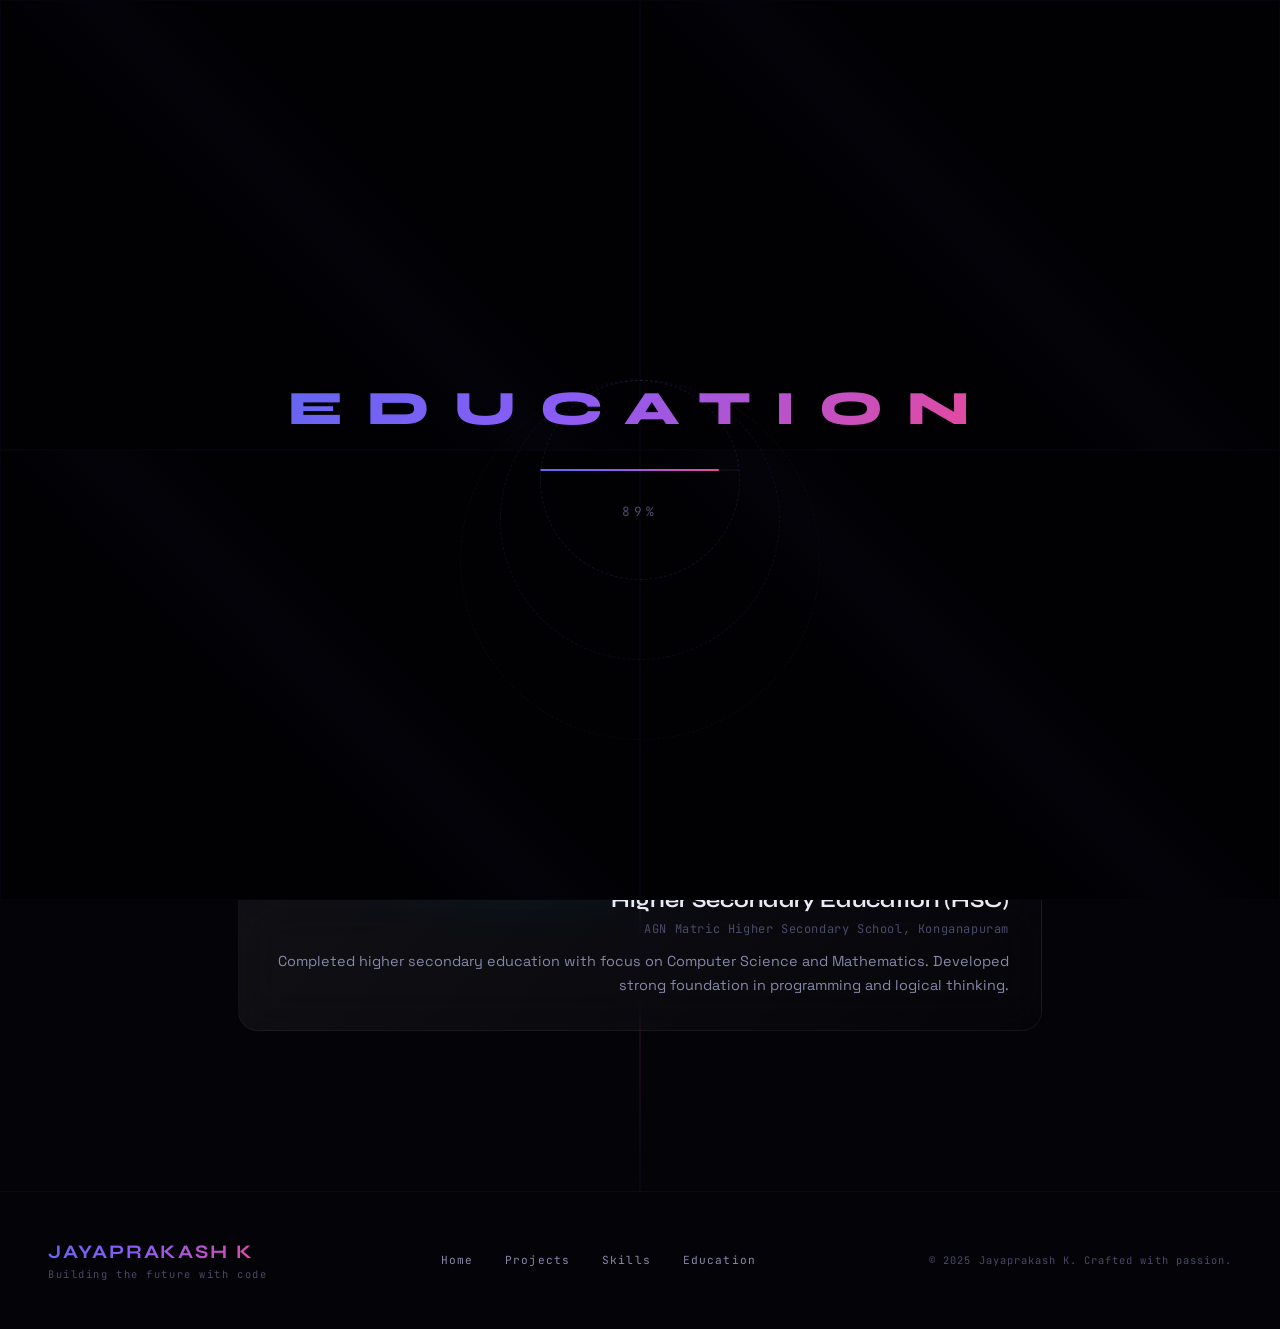
==== commit 8ee5f236: "update design" ====
--- a/education.html
+++ b/education.html
@@ -10,11 +10,8 @@
     <link href="https://fonts.googleapis.com/css2?family=Space+Grotesk:wght@300;400;500;600;700&family=JetBrains+Mono:wght@300;400;500;600;700&family=Syne:wght@400;500;600;700;800&display=swap" rel="stylesheet">
 </head>
 <body>
-    <canvas id="shader-bg"></canvas>
-    <canvas id="particle-canvas"></canvas>
-    <canvas id="trail-canvas"></canvas>
-    <div id="geo-container" class="geo-container"></div>
-    <div id="wave-container" class="wave-container"></div>
+    <!-- ============ LIGHTWEIGHT AURA BACKGROUND ============ -->
+    <div class="aura-bg"></div>
     <div class="morph-blobs">
         <div class="morph-blob blob-1"></div>
         <div class="morph-blob blob-2"></div>
@@ -83,9 +80,9 @@
             <div class="edu-content">
                 <span class="edu-date">2022 — 2026</span>
                 <h2 class="edu-title">Bachelor of Engineering in Computer Science</h2>
-                <p class="edu-institution">Sri Eshwar College of Engineering, Coimbatore</p>
+                <p class="edu-institution">PPG INSTITUTE OF TECHNOLOGY, Coimbatore</p>
                 <div class="edu-desc">
-                    <p>Pursuing comprehensive studies in Computer Science with specialization in Artificial Intelligence and Machine Learning.</p>
+                    <p>Pursuing comprehensive studies in Computer Science with specialization in Web Development and Interst in AI Development.</p>
                     <ul>
                         <li>Developed multiple AI-powered projects including Scannon.AI</li>
                         <li>Built hospital management system with advanced features</li>
@@ -102,57 +99,13 @@
             <div class="edu-content">
                 <span class="edu-date">2020 — 2022</span>
                 <h2 class="edu-title">Higher Secondary Education (HSC)</h2>
-                <p class="edu-institution">Government Higher Secondary School, Coimbatore</p>
+                <p class="edu-institution">AGN Matric Higher Secondary School, Konganapuram</p>
                 <div class="edu-desc">
                     <p>Completed higher secondary education with focus on Computer Science and Mathematics. Developed strong foundation in programming and logical thinking.</p>
                 </div>
             </div>
         </div>
     </div>
-
-    <!-- Certifications -->
-    <div class="section-container" style="margin-bottom: 2rem; position: relative; z-index: 3;">
-        <div class="section-header">
-            <span class="section-number">+</span>
-            <h2 class="section-title">CERTIFICATIONS</h2>
-            <div class="section-line"></div>
-        </div>
-    </div>
-
-    <div class="cert-grid">
-        <div class="cert-card-item">
-            <div class="cert-icon-wrap">
-                <svg viewBox="0 0 24 24" fill="none"><circle cx="12" cy="12" r="3" stroke="currentColor" stroke-width="1.5"/><path d="M12 2v4M12 18v4M4.93 4.93l2.83 2.83M16.24 16.24l2.83 2.83M2 12h4M18 12h4M4.93 19.07l2.83-2.83M16.24 7.76l2.83-2.83" stroke="currentColor" stroke-width="1.5" stroke-linecap="round"/></svg>
-            </div>
-            <h3 class="cert-card-title">Machine Learning</h3>
-            <p class="cert-card-provider">Online Platform</p>
-        </div>
-
-        <div class="cert-card-item">
-            <div class="cert-icon-wrap">
-                <svg viewBox="0 0 24 24" fill="none"><path d="M12 2L4 6v6c0 5.55 3.84 10.74 8 12 4.16-1.26 8-6.45 8-12V6l-8-4z" stroke="currentColor" stroke-width="1.5"/></svg>
-            </div>
-            <h3 class="cert-card-title">Cybersecurity Fundamentals</h3>
-            <p class="cert-card-provider">Online Platform</p>
-        </div>
-
-        <div class="cert-card-item">
-            <div class="cert-icon-wrap">
-                <svg viewBox="0 0 24 24" fill="none"><rect x="2" y="3" width="20" height="14" rx="2" stroke="currentColor" stroke-width="1.5"/><path d="M8 21h8M12 17v4" stroke="currentColor" stroke-width="1.5" stroke-linecap="round"/></svg>
-            </div>
-            <h3 class="cert-card-title">Web Development</h3>
-            <p class="cert-card-provider">Online Platform</p>
-        </div>
-
-        <div class="cert-card-item">
-            <div class="cert-icon-wrap">
-                <svg viewBox="0 0 24 24" fill="none"><path d="M13 2L3 14h9l-1 8 10-12h-9l1-8z" stroke="currentColor" stroke-width="1.5" stroke-linecap="round" stroke-linejoin="round"/></svg>
-            </div>
-            <h3 class="cert-card-title">Python Programming</h3>
-            <p class="cert-card-provider">Online Platform</p>
-        </div>
-    </div>
-
     <footer class="cosmic-footer">
         <div class="footer-content">
             <div class="footer-brand"><span class="footer-name">JAYAPRAKASH K</span><span class="footer-tagline">Building the future with code</span></div>
--- a/main.css
+++ b/main.css
@@ -105,40 +105,41 @@
 ::selection { background: rgba(99, 102, 241, 0.4); color: #fff; }
 
 /* ========================================
-   III. VISUAL LAYER CANVASES
+   III. CSS AURA BACKGROUND (Lightweight)
    ======================================== */
-#shader-bg {
+.aura-bg {
     position: fixed;
     top: 0;
     left: 0;
     width: 100%;
     height: 100%;
     z-index: 0;
-    opacity: 0.6;
-}
-
-#particle-canvas {
-    position: fixed;
-    top: 0;
-    left: 0;
-    width: 100%;
-    height: 100%;
-    z-index: 1;
     pointer-events: none;
-}
-
-#trail-canvas {
-    position: fixed;
-    top: 0;
-    left: 0;
-    width: 100%;
-    height: 100%;
-    z-index: 99998;
-    pointer-events: none;
+    background: 
+        radial-gradient(ellipse 80% 60% at 20% 10%, rgba(99, 102, 241, 0.15) 0%, transparent 60%),
+        radial-gradient(ellipse 70% 50% at 80% 85%, rgba(236, 72, 153, 0.12) 0%, transparent 55%),
+        radial-gradient(ellipse 60% 70% at 60% 40%, rgba(139, 92, 246, 0.08) 0%, transparent 50%),
+        radial-gradient(ellipse 50% 40% at 10% 80%, rgba(6, 182, 212, 0.10) 0%, transparent 55%);
+    animation: auraShift 25s ease-in-out infinite alternate;
+}
+
+@keyframes auraShift {
+    0% {
+        background-position: 0% 0%, 100% 100%, 50% 50%, 0% 100%;
+        opacity: 1;
+    }
+    50% {
+        background-position: 10% 5%, 90% 90%, 40% 60%, 15% 85%;
+        opacity: 0.85;
+    }
+    100% {
+        background-position: 5% 10%, 95% 80%, 55% 45%, 5% 90%;
+        opacity: 1;
+    }
 }
 
 /* ========================================
-   IV. MORPHING GRADIENT BLOBS
+   IV. MORPHING GRADIENT BLOBS (Optimized)
    ======================================== */
 .morph-blobs {
     position: fixed;
@@ -154,14 +155,15 @@
 .morph-blob {
     position: absolute;
     border-radius: 50%;
-    filter: blur(100px);
-    opacity: 0.12;
-    animation: blobMorph 20s ease-in-out infinite;
+    filter: blur(40px);
+    opacity: 0.08;
+    will-change: transform, border-radius;
+    animation: blobMorph 30s ease-in-out infinite;
 }
 
 .blob-1 {
-    width: 500px;
-    height: 500px;
+    width: 400px;
+    height: 400px;
     background: var(--aura-primary);
     top: -10%;
     left: -5%;
@@ -169,21 +171,21 @@
 }
 
 .blob-2 {
-    width: 400px;
-    height: 400px;
+    width: 320px;
+    height: 320px;
     background: var(--aura-pink);
     top: 50%;
     right: -8%;
-    animation-delay: -7s;
+    animation-delay: -10s;
 }
 
 .blob-3 {
-    width: 350px;
-    height: 350px;
+    width: 280px;
+    height: 280px;
     background: var(--aura-cyan);
     bottom: -5%;
     left: 30%;
-    animation-delay: -14s;
+    animation-delay: -20s;
 }
 
 @keyframes blobMorph {
@@ -206,87 +208,18 @@
 }
 
 /* ========================================
-   V. FLOATING GEOMETRY
-   ======================================== */
-.geo-container {
-    position: fixed;
-    top: 0;
-    left: 0;
-    width: 100%;
-    height: 100%;
-    z-index: 1;
-    pointer-events: none;
-    overflow: hidden;
-}
-
-.floating-geo {
-    position: absolute;
-    transition: transform 0.3s ease-out;
-}
-
-@keyframes geoFloat {
-    0%, 100% { transform: translateY(0) translateX(0); }
-    25% { transform: translateY(-20px) translateX(10px); }
-    50% { transform: translateY(-5px) translateX(-15px); }
-    75% { transform: translateY(-30px) translateX(5px); }
-}
-
-@keyframes geoSpin {
-    to { transform: rotate(360deg); }
-}
-
-/* ========================================
-   VI. AMBIENT WAVES
-   ======================================== */
-.wave-container {
-    position: fixed;
-    top: 0;
-    left: 0;
-    width: 100%;
-    height: 100%;
-    z-index: 0;
-    pointer-events: none;
-    overflow: hidden;
-}
-
-.ambient-wave {
-    position: absolute;
-    width: 200%;
-    height: 200%;
-    top: -50%;
-    left: -50%;
-    background: radial-gradient(ellipse at center, var(--aura-primary), transparent 70%);
-    animation: waveFloat 12s ease-in-out infinite;
-}
-
-@keyframes waveFloat {
-    0%, 100% { transform: translate(0, 0) rotate(0deg) scale(1); }
-    33% { transform: translate(30px, -20px) rotate(3deg) scale(1.05); }
-    66% { transform: translate(-20px, 15px) rotate(-2deg) scale(0.97); }
-}
-
-/* ========================================
-   VII. NOISE OVERLAY
+   VII. NOISE OVERLAY (Static — no animation)
    ======================================== */
 .noise-overlay {
     position: fixed;
-    top: -50%;
-    left: -50%;
-    width: 200%;
-    height: 200%;
+    top: 0;
+    left: 0;
+    width: 100%;
+    height: 100%;
     z-index: 2;
     pointer-events: none;
     background-image: url("data:image/svg+xml,%3Csvg viewBox='0 0 256 256' xmlns='http://www.w3.org/2000/svg'%3E%3Cfilter id='noise'%3E%3CfeTurbulence type='fractalNoise' baseFrequency='0.9' numOctaves='4' stitchTiles='stitch'/%3E%3C/filter%3E%3Crect width='100%25' height='100%25' filter='url(%23noise)' opacity='0.03'/%3E%3C/svg%3E");
-    opacity: 0.35;
-    animation: noiseShift 0.3s steps(8) infinite;
-}
-
-@keyframes noiseShift {
-    0% { transform: translate(0, 0); }
-    25% { transform: translate(-5%, -12%); }
-    50% { transform: translate(8%, -5%); }
-    75% { transform: translate(-12%, 8%); }
-    100% { transform: translate(0, 0); }
+    opacity: 0.25;
 }
 
 /* ========================================
@@ -874,6 +807,7 @@
     transform: translateY(20px);
     animation: fadeUp 0.8s var(--ease-out-expo) 1.5s forwards;
     backdrop-filter: blur(10px);
+    -webkit-backdrop-filter: blur(10px);
 }
 
 .badge-dot {
@@ -1281,53 +1215,6 @@
         repeating-linear-gradient(90deg, transparent, transparent 2px, rgba(99,102,241,0.015) 2px, rgba(99,102,241,0.015) 4px);
     pointer-events: none;
     z-index: 0;
-}
-
-/* Scroll Indicator */
-.scroll-indicator {
-    position: absolute;
-    bottom: 2rem;
-    left: 50%;
-    transform: translateX(-50%);
-    display: flex;
-    flex-direction: column;
-    align-items: center;
-    gap: 0.75rem;
-    opacity: 0;
-    animation: fadeUp 0.8s var(--ease-out-expo) 3.2s forwards;
-}
-
-.scroll-mouse {
-    width: 24px;
-    height: 40px;
-    border: 2px solid rgba(255,255,255,0.15);
-    border-radius: 12px;
-    position: relative;
-}
-
-.scroll-wheel {
-    width: 3px;
-    height: 8px;
-    background: var(--aura-primary);
-    border-radius: 2px;
-    position: absolute;
-    top: 8px;
-    left: 50%;
-    transform: translateX(-50%);
-    animation: scrollBounce 2s ease-in-out infinite;
-    box-shadow: 0 0 8px rgba(99,102,241,0.4);
-}
-
-@keyframes scrollBounce {
-    0%, 100% { transform: translateX(-50%) translateY(0); opacity: 1; }
-    50% { transform: translateX(-50%) translateY(12px); opacity: 0; }
-}
-
-.scroll-indicator span {
-    font-family: var(--font-mono);
-    font-size: 0.6rem;
-    letter-spacing: 0.3em;
-    color: var(--text-muted);
 }
 
 /* ========================================
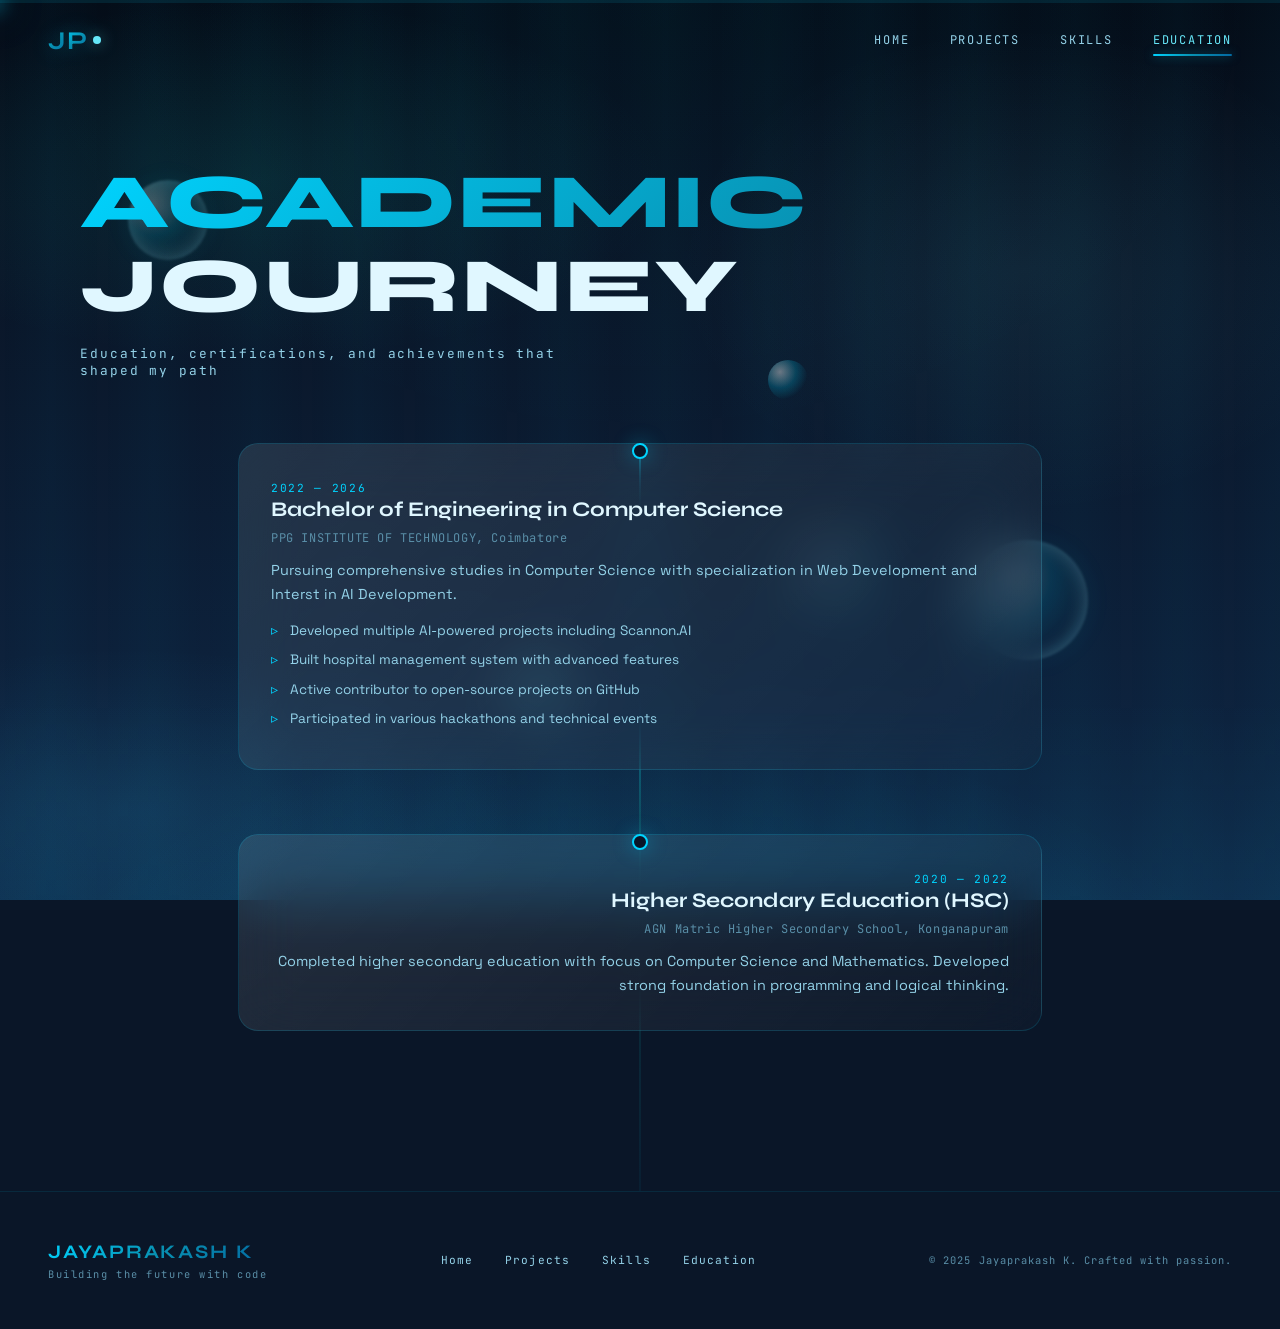
==== commit b6ef56e8: "updated design" ====
--- a/education.html
+++ b/education.html
@@ -2,7 +2,10 @@
 <html lang="en">
 <head>
     <meta charset="UTF-8">
-    <meta name="viewport" content="width=device-width, initial-scale=1.0">
+    <meta name="viewport" content="width=device-width, initial-scale=1.0, viewport-fit=cover, maximum-scale=5">
+    <meta name="theme-color" content="#0a1628">
+    <meta name="apple-mobile-web-app-capable" content="yes">
+    <meta name="apple-mobile-web-app-status-bar-style" content="black-translucent">
     <title>Education — JAYAPRAKASH K</title>
     <link rel="stylesheet" href="main.css">
     <link rel="preconnect" href="https://fonts.googleapis.com">
@@ -18,16 +21,6 @@
         <div class="morph-blob blob-3"></div>
     </div>
     <div class="noise-overlay"></div>
-
-    <div class="cinematic-loader" id="loader">
-        <div class="loader-grid"><div class="loader-cell"></div><div class="loader-cell"></div><div class="loader-cell"></div><div class="loader-cell"></div></div>
-        <div class="loader-center">
-            <div class="loader-ring"></div><div class="loader-ring"></div><div class="loader-ring"></div>
-            <span class="loader-text" data-text="EDUCATION">EDUCATION</span>
-            <div class="loader-progress"><div class="loader-progress-bar"></div></div>
-            <span class="loader-percent">0%</span>
-        </div>
-    </div>
 
     <nav class="nav-glass" id="mainNav">
         <a href="index.html" class="nav-logo">
--- a/main.css
+++ b/main.css
@@ -1,51 +1,50 @@
 /* ╔══════════════════════════════════════════════════════════════════════╗
-   ║  JAYAPRAKASH K — THE AURA STYLESHEET v5.0                          ║
-   ║  "The kind of design that no one in the world can replicate."       ║
+   ║  JAYAPRAKASH K — AQUA FLOW STYLESHEET v6.0                         ║
+   ║  "Water-inspired Apple Design — Fluid, Clean, Ethereal"            ║
    ║                                                                      ║
-   ║  Systems: Particle Canvas • Morphing Blobs • Cursor Trail           ║
-   ║  Click Ripples • Floating Geometry • Card Spotlight • DNA Loader    ║
-   ║  Cinematic Scroll • Liquid Buttons • Holographic Cards              ║
+   ║  Systems: Water Waves • Floating Bubbles • Ripple Effects          ║
+   ║  Glassmorphism • Fluid Animations • Dynamic Particles              ║
    ╚══════════════════════════════════════════════════════════════════════╝ */
 
 /* ========================================
-   I. CUSTOM PROPERTIES
+   I. CUSTOM PROPERTIES - WATER THEME
    ======================================== */
 :root {
-    /* ── Void Dimension ── */
-    --void: #030308;
-    --void-deep: #010104;
-    --void-surface: #08081a;
-    --void-elevated: #0d0d22;
-    --void-card: rgba(8, 8, 28, 0.65);
-
-    /* ── Aura Palette ── */
-    --aura-primary: #6366f1;
-    --aura-secondary: #8b5cf6;
-    --aura-cyan: #06b6d4;
-    --aura-pink: #ec4899;
-    --aura-rose: #f43f5e;
-    --aura-amber: #f59e0b;
-    --aura-emerald: #10b981;
-    --aura-blue: #3b82f6;
-
-    /* ── Gradients ── */
-    --grad-aura: linear-gradient(135deg, #6366f1 0%, #8b5cf6 40%, #ec4899 100%);
-    --grad-cosmic: linear-gradient(135deg, #06b6d4 0%, #6366f1 50%, #ec4899 100%);
-    --grad-fire: linear-gradient(135deg, #f43f5e 0%, #f59e0b 100%);
-    --grad-ocean: linear-gradient(135deg, #06b6d4 0%, #3b82f6 100%);
-    --grad-aurora: linear-gradient(135deg, #10b981 0%, #06b6d4 30%, #6366f1 60%, #ec4899 100%);
-    --grad-glass: linear-gradient(135deg, rgba(255,255,255,0.06) 0%, rgba(255,255,255,0.01) 100%);
-    --grad-glass-border: linear-gradient(135deg, rgba(255,255,255,0.12) 0%, rgba(255,255,255,0.02) 100%);
+    /* ── Water Depths ── */
+    --water-deep: #0a1628;
+    --water-abyss: #050d18;
+    --water-surface: #0f2847;
+    --water-shallow: #1a3a5c;
+    --water-card: rgba(15, 40, 71, 0.45);
+
+    /* ── Aqua Palette ── */
+    --aqua-primary: #00d4ff;
+    --aqua-secondary: #0891b2;
+    --aqua-light: #67e8f9;
+    --aqua-deep: #0369a1;
+    --aqua-teal: #14b8a6;
+    --aqua-mint: #5eead4;
+    --aqua-sky: #38bdf8;
+    --aqua-white: #e0f7ff;
+
+    /* ── Water Gradients ── */
+    --grad-water: linear-gradient(135deg, #00d4ff 0%, #0891b2 50%, #0369a1 100%);
+    --grad-ocean: linear-gradient(180deg, #0a1628 0%, #0f2847 50%, #1a3a5c 100%);
+    --grad-wave: linear-gradient(135deg, #67e8f9 0%, #00d4ff 30%, #0891b2 70%, #0369a1 100%);
+    --grad-bubble: radial-gradient(ellipse at 30% 30%, rgba(255,255,255,0.4) 0%, rgba(0,212,255,0.2) 40%, transparent 70%);
+    --grad-surface: linear-gradient(180deg, rgba(0,212,255,0.1) 0%, transparent 100%);
+    --grad-glass: linear-gradient(135deg, rgba(255,255,255,0.1) 0%, rgba(255,255,255,0.02) 100%);
+    --grad-frost: linear-gradient(135deg, rgba(0,212,255,0.15) 0%, rgba(255,255,255,0.05) 100%);
 
     /* ── Text ── */
-    --text-primary: #eaeaf5;
-    --text-secondary: #8888aa;
-    --text-muted: #4a4a6a;
-
-    /* ── Typography ── */
-    --font-display: 'Syne', sans-serif;
-    --font-body: 'Space Grotesk', sans-serif;
-    --font-mono: 'JetBrains Mono', monospace;
+    --text-primary: #e0f7ff;
+    --text-secondary: #94d2e8;
+    --text-muted: #5a8fa8;
+
+    /* ── Typography (Apple-like) ── */
+    --font-display: 'SF Pro Display', 'Syne', -apple-system, BlinkMacSystemFont, sans-serif;
+    --font-body: 'SF Pro Text', 'Space Grotesk', -apple-system, BlinkMacSystemFont, sans-serif;
+    --font-mono: 'SF Mono', 'JetBrains Mono', monospace;
 
     /* ── Spacing ── */
     --gap-xs: 0.5rem;
@@ -54,17 +53,18 @@
     --gap-lg: 4rem;
     --gap-xl: 8rem;
 
-    /* ── Effects ── */
-    --blur-glass: 24px;
-    --blur-heavy: 80px;
-    --border-glass: 1px solid rgba(255,255,255,0.05);
-
-    /* ── Elastic Easings ── */
-    --ease-out-expo: cubic-bezier(0.16, 1, 0.3, 1);
-    --ease-out-quint: cubic-bezier(0.22, 1, 0.36, 1);
-    --ease-in-out-circ: cubic-bezier(0.85, 0, 0.15, 1);
-    --spring: cubic-bezier(0.34, 1.56, 0.64, 1);
-    --smooth: cubic-bezier(0.4, 0, 0.2, 1);
+    /* ── Glass Effects ── */
+    --blur-glass: 30px;
+    --blur-heavy: 60px;
+    --border-glass: 1px solid rgba(0, 212, 255, 0.15);
+    --border-frost: 1px solid rgba(255, 255, 255, 0.1);
+
+    /* ── Apple-style Easings ── */
+    --ease-apple: cubic-bezier(0.25, 0.46, 0.45, 0.94);
+    --ease-bounce: cubic-bezier(0.68, -0.55, 0.265, 1.55);
+    --ease-smooth: cubic-bezier(0.4, 0, 0.2, 1);
+    --ease-flow: cubic-bezier(0.33, 1, 0.68, 1);
+    --ease-water: cubic-bezier(0.25, 0.8, 0.25, 1);
 }
 
 /* ========================================
@@ -79,33 +79,42 @@
 html {
     scroll-behavior: smooth;
     scrollbar-width: thin;
-    scrollbar-color: var(--aura-primary) var(--void);
-}
-
-html::-webkit-scrollbar { width: 5px; }
-html::-webkit-scrollbar-track { background: var(--void); }
+    scrollbar-color: var(--aqua-primary) var(--water-deep);
+}
+
+html::-webkit-scrollbar { width: 6px; }
+html::-webkit-scrollbar-track { 
+    background: var(--water-deep);
+    border-radius: 3px;
+}
 html::-webkit-scrollbar-thumb {
-    background: var(--grad-aura);
+    background: var(--grad-water);
     border-radius: 3px;
+    box-shadow: 0 0 10px var(--aqua-primary);
 }
 
 body {
     font-family: var(--font-body);
-    background: var(--void);
+    background: var(--water-deep);
     color: var(--text-primary);
     overflow-x: hidden;
     min-height: 100vh;
+    min-height: 100dvh; /* Dynamic viewport height for mobile */
     -webkit-font-smoothing: antialiased;
     -moz-osx-font-smoothing: grayscale;
+    position: relative;
+    /* Safe area insets for notched devices */
+    padding-left: env(safe-area-inset-left);
+    padding-right: env(safe-area-inset-right);
 }
 
 a { text-decoration: none; color: inherit; }
-button { border: none; background: none; font-family: inherit; }
+button { border: none; background: none; font-family: inherit; cursor: pointer; -webkit-tap-highlight-color: transparent; }
 img { max-width: 100%; display: block; }
-::selection { background: rgba(99, 102, 241, 0.4); color: #fff; }
+::selection { background: rgba(0, 212, 255, 0.4); color: #fff; }
 
 /* ========================================
-   III. CSS AURA BACKGROUND (Lightweight)
+   III. WATER BACKGROUND SYSTEM
    ======================================== */
 .aura-bg {
     position: fixed;
@@ -116,30 +125,35 @@
     z-index: 0;
     pointer-events: none;
     background: 
-        radial-gradient(ellipse 80% 60% at 20% 10%, rgba(99, 102, 241, 0.15) 0%, transparent 60%),
-        radial-gradient(ellipse 70% 50% at 80% 85%, rgba(236, 72, 153, 0.12) 0%, transparent 55%),
-        radial-gradient(ellipse 60% 70% at 60% 40%, rgba(139, 92, 246, 0.08) 0%, transparent 50%),
-        radial-gradient(ellipse 50% 40% at 10% 80%, rgba(6, 182, 212, 0.10) 0%, transparent 55%);
-    animation: auraShift 25s ease-in-out infinite alternate;
-}
-
-@keyframes auraShift {
-    0% {
-        background-position: 0% 0%, 100% 100%, 50% 50%, 0% 100%;
-        opacity: 1;
+        radial-gradient(ellipse 100% 80% at 50% 120%, rgba(0, 212, 255, 0.15) 0%, transparent 50%),
+        radial-gradient(ellipse 80% 50% at 20% 20%, rgba(20, 184, 166, 0.12) 0%, transparent 40%),
+        radial-gradient(ellipse 60% 60% at 80% 30%, rgba(103, 232, 249, 0.08) 0%, transparent 45%),
+        radial-gradient(ellipse 70% 40% at 10% 90%, rgba(56, 189, 248, 0.1) 0%, transparent 45%),
+        linear-gradient(180deg, var(--water-abyss) 0%, var(--water-deep) 30%, var(--water-surface) 100%);
+    animation: waterFlow 20s ease-in-out infinite;
+}
+
+@keyframes waterFlow {
+    0%, 100% {
+        background-position: 0% 0%, 0% 0%, 100% 0%, 0% 100%, 0% 0%;
+        filter: brightness(1) saturate(1);
+    }
+    25% {
+        background-position: 5% 5%, 5% 3%, 95% 5%, 5% 95%, 0% 0%;
+        filter: brightness(1.05) saturate(1.1);
     }
     50% {
-        background-position: 10% 5%, 90% 90%, 40% 60%, 15% 85%;
-        opacity: 0.85;
-    }
-    100% {
-        background-position: 5% 10%, 95% 80%, 55% 45%, 5% 90%;
-        opacity: 1;
+        background-position: 0% 10%, 10% 5%, 90% 10%, 10% 90%, 0% 0%;
+        filter: brightness(1) saturate(1);
+    }
+    75% {
+        background-position: -5% 5%, 5% 2%, 95% 5%, 5% 95%, 0% 0%;
+        filter: brightness(1.02) saturate(1.05);
     }
 }
 
 /* ========================================
-   IV. MORPHING GRADIENT BLOBS (Optimized)
+   IV. FLOATING WATER BUBBLES
    ======================================== */
 .morph-blobs {
     position: fixed;
@@ -155,60 +169,92 @@
 .morph-blob {
     position: absolute;
     border-radius: 50%;
-    filter: blur(40px);
-    opacity: 0.08;
-    will-change: transform, border-radius;
-    animation: blobMorph 30s ease-in-out infinite;
+    background: var(--grad-bubble);
+    filter: blur(1px);
+    opacity: 0.6;
+    will-change: transform;
+    animation: floatBubble 15s ease-in-out infinite;
+    box-shadow: 
+        inset 0 0 20px rgba(255,255,255,0.3),
+        inset -5px -5px 15px rgba(0,212,255,0.2),
+        0 0 30px rgba(0,212,255,0.1);
 }
 
 .blob-1 {
-    width: 400px;
-    height: 400px;
-    background: var(--aura-primary);
-    top: -10%;
-    left: -5%;
+    width: 80px;
+    height: 80px;
+    top: 20%;
+    left: 10%;
     animation-delay: 0s;
+    animation-duration: 18s;
 }
 
 .blob-2 {
-    width: 320px;
-    height: 320px;
-    background: var(--aura-pink);
-    top: 50%;
-    right: -8%;
+    width: 120px;
+    height: 120px;
+    top: 60%;
+    right: 15%;
+    animation-delay: -5s;
+    animation-duration: 22s;
+}
+
+.blob-3 {
+    width: 60px;
+    height: 60px;
+    bottom: 20%;
+    left: 40%;
     animation-delay: -10s;
-}
-
-.blob-3 {
-    width: 280px;
-    height: 280px;
-    background: var(--aura-cyan);
-    bottom: -5%;
-    left: 30%;
-    animation-delay: -20s;
-}
-
-@keyframes blobMorph {
+    animation-duration: 16s;
+}
+
+@keyframes floatBubble {
     0%, 100% {
-        border-radius: 40% 60% 60% 40% / 60% 30% 70% 40%;
-        transform: translate(0, 0) scale(1);
+        transform: translateY(0) translateX(0) scale(1);
+        opacity: 0.6;
     }
     25% {
-        border-radius: 60% 40% 30% 70% / 50% 60% 40% 50%;
-        transform: translate(50px, -30px) scale(1.1);
+        transform: translateY(-30px) translateX(15px) scale(1.05);
+        opacity: 0.7;
     }
     50% {
-        border-radius: 30% 60% 70% 40% / 50% 60% 30% 60%;
-        transform: translate(-20px, 40px) scale(0.95);
+        transform: translateY(-15px) translateX(-10px) scale(0.95);
+        opacity: 0.5;
     }
     75% {
-        border-radius: 50% 40% 50% 60% / 35% 50% 60% 45%;
-        transform: translate(30px, 20px) scale(1.05);
-    }
+        transform: translateY(-40px) translateX(20px) scale(1.02);
+        opacity: 0.65;
+    }
+}
+
+/* Additional floating elements */
+.morph-blobs::before,
+.morph-blobs::after {
+    content: '';
+    position: absolute;
+    border-radius: 50%;
+    background: var(--grad-bubble);
+    animation: floatBubble 20s ease-in-out infinite;
+}
+
+.morph-blobs::before {
+    width: 40px;
+    height: 40px;
+    top: 40%;
+    left: 60%;
+    animation-delay: -7s;
+}
+
+.morph-blobs::after {
+    width: 100px;
+    height: 100px;
+    bottom: 30%;
+    right: 30%;
+    animation-delay: -12s;
+    opacity: 0.4;
 }
 
 /* ========================================
-   VII. NOISE OVERLAY (Static — no animation)
+   VII. WATER SURFACE & CAUSTICS OVERLAY
    ======================================== */
 .noise-overlay {
     position: fixed;
@@ -218,12 +264,120 @@
     height: 100%;
     z-index: 2;
     pointer-events: none;
-    background-image: url("data:image/svg+xml,%3Csvg viewBox='0 0 256 256' xmlns='http://www.w3.org/2000/svg'%3E%3Cfilter id='noise'%3E%3CfeTurbulence type='fractalNoise' baseFrequency='0.9' numOctaves='4' stitchTiles='stitch'/%3E%3C/filter%3E%3Crect width='100%25' height='100%25' filter='url(%23noise)' opacity='0.03'/%3E%3C/svg%3E");
-    opacity: 0.25;
+    background: 
+        radial-gradient(ellipse 100% 100% at 50% 0%, rgba(0,212,255,0.03) 0%, transparent 50%);
+    animation: caustics 8s ease-in-out infinite;
+}
+
+.noise-overlay::before {
+    content: '';
+    position: absolute;
+    top: 0;
+    left: 0;
+    width: 200%;
+    height: 100%;
+    background: 
+        repeating-linear-gradient(
+            90deg,
+            transparent 0%,
+            rgba(0,212,255,0.02) 2%,
+            transparent 4%
+        );
+    animation: waterRipple 12s linear infinite;
+}
+
+.noise-overlay::after {
+    content: '';
+    position: absolute;
+    bottom: 0;
+    left: 0;
+    width: 100%;
+    height: 200px;
+    background: linear-gradient(180deg, transparent 0%, rgba(0,212,255,0.05) 100%);
+    animation: waveGlow 4s ease-in-out infinite;
+}
+
+@keyframes caustics {
+    0%, 100% {
+        opacity: 0.5;
+        transform: scale(1);
+    }
+    50% {
+        opacity: 0.8;
+        transform: scale(1.02);
+    }
+}
+
+@keyframes waterRipple {
+    0% {
+        transform: translateX(0);
+    }
+    100% {
+        transform: translateX(-50%);
+    }
+}
+
+@keyframes waveGlow {
+    0%, 100% {
+        opacity: 1;
+        transform: translateY(0);
+    }
+    50% {
+        opacity: 0.6;
+        transform: translateY(-10px);
+    }
 }
 
 /* ========================================
-   IX. CLICK RIPPLE EFFECT
+   VIII. WATER WAVE ANIMATION LAYER
+   ======================================== */
+.water-waves {
+    position: fixed;
+    bottom: 0;
+    left: 0;
+    width: 100%;
+    height: 150px;
+    z-index: 1;
+    pointer-events: none;
+    overflow: hidden;
+}
+
+.wave {
+    position: absolute;
+    bottom: 0;
+    left: 0;
+    width: 200%;
+    height: 100%;
+    background: url("data:image/svg+xml,%3Csvg xmlns='http://www.w3.org/2000/svg' viewBox='0 0 1200 120' preserveAspectRatio='none'%3E%3Cpath d='M0,60 C150,120 350,0 600,60 C850,120 1050,0 1200,60 L1200,120 L0,120 Z' fill='rgba(0,212,255,0.05)'/%3E%3C/svg%3E") repeat-x;
+    background-size: 1200px 100%;
+    animation: waveMove 15s linear infinite;
+}
+
+.wave:nth-child(2) {
+    opacity: 0.5;
+    animation-duration: 20s;
+    animation-delay: -5s;
+    bottom: 10px;
+}
+
+.wave:nth-child(3) {
+    opacity: 0.3;
+    animation-duration: 25s;
+    animation-delay: -10s;
+    bottom: 20px;
+}
+
+@keyframes waveMove {
+    0% {
+        transform: translateX(0);
+    }
+    100% {
+        transform: translateX(-50%);
+    }
+}
+
+/* ========================================
+   IX. WATER RIPPLE CLICK EFFECT
    ======================================== */
 .click-ripple {
     position: fixed;
@@ -237,29 +391,38 @@
     top: 50%;
     left: 50%;
     transform: translate(-50%, -50%) scale(0);
-    width: 100px;
-    height: 100px;
+    width: 120px;
+    height: 120px;
     border-radius: 50%;
-    border: 1px solid rgba(99,102,241,0.6);
-    animation: rippleExpand 0.8s var(--ease-out-expo) forwards;
+    border: 2px solid rgba(0, 212, 255, 0.6);
+    background: radial-gradient(circle, rgba(0, 212, 255, 0.1) 0%, transparent 70%);
+    animation: waterRippleExpand 1s var(--ease-water) forwards;
+    box-shadow: 0 0 20px rgba(0, 212, 255, 0.3);
 }
 
 .ripple-ring:nth-child(2) {
-    border-color: rgba(139,92,246,0.4);
-    width: 140px;
-    height: 140px;
-}
-
-.ripple-ring:nth-child(3) {
-    border-color: rgba(236,72,153,0.3);
+    border-color: rgba(103, 232, 249, 0.4);
     width: 180px;
     height: 180px;
-}
-
-@keyframes rippleExpand {
-    to {
+    animation-delay: 0.1s;
+}
+
+.ripple-ring:nth-child(3) {
+    border-color: rgba(56, 189, 248, 0.2);
+    width: 240px;
+    height: 240px;
+    animation-delay: 0.2s;
+}
+
+@keyframes waterRippleExpand {
+    0% {
+        transform: translate(-50%, -50%) scale(0);
+        opacity: 1;
+    }
+    100% {
         transform: translate(-50%, -50%) scale(1.5);
         opacity: 0;
+        border-width: 1px;
     }
 }
 
@@ -267,169 +430,27 @@
     position: absolute;
     top: 50%;
     left: 50%;
-    width: 3px;
-    height: 3px;
-    background: var(--aura-primary);
+    width: 6px;
+    height: 6px;
+    background: var(--aqua-light);
     border-radius: 50%;
-    animation: sparkFly 0.6s var(--ease-out-expo) forwards;
-    box-shadow: 0 0 6px var(--aura-primary);
-}
-
-@keyframes sparkFly {
-    from {
+    animation: dropletFly 0.8s var(--ease-water) forwards;
+    box-shadow: 0 0 10px var(--aqua-primary), 0 0 20px var(--aqua-light);
+}
+
+@keyframes dropletFly {
+    0% {
         transform: translate(-50%, -50%) translate(0, 0);
         opacity: 1;
     }
-    to {
+    100% {
         transform: translate(-50%, -50%) translate(var(--tx), var(--ty));
         opacity: 0;
     }
 }
 
 /* ========================================
-   X. CINEMATIC LOADER (DNA Helix Style)
-   ======================================== */
-.cinematic-loader {
-    position: fixed;
-    top: 0;
-    left: 0;
-    width: 100%;
-    height: 100%;
-    background: var(--void-deep);
-    z-index: 999999;
-    display: flex;
-    align-items: center;
-    justify-content: center;
-    overflow: hidden;
-}
-
-.cinematic-loader.loaded {
-    animation: loaderExit 1.5s var(--ease-in-out-circ) forwards;
-}
-
-@keyframes loaderExit {
-    0% { clip-path: polygon(0 0, 100% 0, 100% 100%, 0 100%); }
-    50% { clip-path: polygon(0 0, 100% 0, 100% 50%, 0 50%); }
-    100% { clip-path: polygon(50% 0, 50% 0, 50% 0, 50% 0); }
-}
-
-.loader-grid {
-    position: absolute;
-    top: 0;
-    left: 0;
-    width: 100%;
-    height: 100%;
-    display: grid;
-    grid-template-columns: 1fr 1fr;
-    grid-template-rows: 1fr 1fr;
-}
-
-.loader-cell {
-    border: 1px solid rgba(99, 102, 241, 0.03);
-    position: relative;
-}
-
-.loader-cell::after {
-    content: '';
-    position: absolute;
-    width: 100%;
-    height: 100%;
-    background: linear-gradient(45deg, transparent 40%, rgba(99,102,241,0.02) 50%, transparent 60%);
-    animation: cellSweep 3s ease-in-out infinite;
-}
-
-@keyframes cellSweep {
-    0%, 100% { transform: translateX(-100%); }
-    50% { transform: translateX(100%); }
-}
-
-.loader-center {
-    position: relative;
-    display: flex;
-    flex-direction: column;
-    align-items: center;
-    gap: 2rem;
-    z-index: 2;
-}
-
-.loader-ring {
-    position: absolute;
-    border-radius: 50%;
-    border: 1px solid rgba(99,102,241,0.12);
-}
-
-.loader-ring:nth-child(1) {
-    width: 200px; height: 200px;
-    animation: ringOrbit 4s linear infinite;
-    border-style: dashed;
-    border-color: rgba(99,102,241,0.15);
-}
-.loader-ring:nth-child(2) {
-    width: 280px; height: 280px;
-    animation: ringOrbit 6s linear infinite reverse;
-    border-style: dashed;
-    border-color: rgba(139,92,246,0.1);
-}
-.loader-ring:nth-child(3) {
-    width: 360px; height: 360px;
-    animation: ringOrbit 8s linear infinite;
-    border-style: dashed;
-    border-color: rgba(236,72,153,0.06);
-}
-
-@keyframes ringOrbit {
-    to { transform: rotate(360deg); }
-}
-
-.loader-text {
-    font-family: var(--font-display);
-    font-size: clamp(1.5rem, 4vw, 3rem);
-    font-weight: 800;
-    letter-spacing: 0.5em;
-    background: var(--grad-aura);
-    -webkit-background-clip: text;
-    -webkit-text-fill-color: transparent;
-    background-clip: text;
-    position: relative;
-    z-index: 3;
-    animation: textPulse 2s ease-in-out infinite;
-}
-
-@keyframes textPulse {
-    0%, 100% { opacity: 1; filter: brightness(1); }
-    50% { opacity: 0.7; filter: brightness(1.3); }
-}
-
-.loader-progress {
-    width: 200px;
-    height: 2px;
-    background: rgba(255,255,255,0.04);
-    border-radius: 1px;
-    overflow: hidden;
-    position: relative;
-    z-index: 3;
-}
-
-.loader-progress-bar {
-    width: 0%;
-    height: 100%;
-    background: var(--grad-aura);
-    border-radius: 1px;
-    transition: width 0.1s linear;
-    box-shadow: 0 0 20px rgba(99,102,241,0.5);
-}
-
-.loader-percent {
-    font-family: var(--font-mono);
-    font-size: 0.8rem;
-    color: var(--text-muted);
-    letter-spacing: 0.3em;
-    position: relative;
-    z-index: 3;
-}
-
-/* ========================================
-   XI. NAVIGATION (Glass with Blur)
+   XI. NAVIGATION (Frosted Glass Water)
    ======================================== */
 .nav-glass {
     position: fixed;
@@ -437,20 +458,24 @@
     left: 0;
     width: 100%;
     padding: 1.5rem 3rem;
+    padding-top: calc(1.5rem + env(safe-area-inset-top));
+    padding-left: calc(3rem + env(safe-area-inset-left));
+    padding-right: calc(3rem + env(safe-area-inset-right));
     display: flex;
     align-items: center;
     justify-content: space-between;
     z-index: 10000;
-    transition: all 0.5s var(--ease-out-expo);
+    transition: all 0.5s var(--ease-apple);
 }
 
 .nav-glass.scrolled {
     padding: 1rem 3rem;
-    background: rgba(3, 3, 8, 0.85);
-    backdrop-filter: blur(30px) saturate(1.5);
-    -webkit-backdrop-filter: blur(30px) saturate(1.5);
-    border-bottom: 1px solid rgba(99,102,241,0.08);
-    box-shadow: 0 4px 30px rgba(0,0,0,0.3);
+    padding-top: calc(1rem + env(safe-area-inset-top));
+    background: rgba(10, 22, 40, 0.85);
+    backdrop-filter: blur(30px) saturate(1.8);
+    -webkit-backdrop-filter: blur(30px) saturate(1.8);
+    border-bottom: 1px solid rgba(0, 212, 255, 0.1);
+    box-shadow: 0 4px 30px rgba(0, 212, 255, 0.1), 0 1px 0 rgba(255,255,255,0.05) inset;
 }
 
 .nav-logo {
@@ -464,32 +489,42 @@
 .logo-letter {
     font-family: var(--font-display);
     font-size: 1.6rem;
-    font-weight: 800;
-    background: var(--grad-aura);
+    font-weight: 700;
+    background: var(--grad-water);
     -webkit-background-clip: text;
     -webkit-text-fill-color: transparent;
     background-clip: text;
-    transition: transform 0.4s var(--spring);
+    transition: transform 0.4s var(--ease-bounce);
     display: inline-block;
+    filter: drop-shadow(0 0 10px rgba(0,212,255,0.3));
 }
 
 .logo-letter:hover {
-    transform: translateY(-4px) scale(1.15) rotate(-5deg);
+    transform: translateY(-4px) scale(1.15);
+    filter: drop-shadow(0 0 20px rgba(0,212,255,0.5));
 }
 
 .logo-dot {
-    width: 7px;
-    height: 7px;
-    background: var(--aura-pink);
+    width: 8px;
+    height: 8px;
+    background: var(--aqua-light);
     border-radius: 50%;
-    margin-left: 3px;
-    animation: dotPulse 2s ease-in-out infinite;
-    box-shadow: 0 0 10px rgba(236,72,153,0.4);
-}
-
-@keyframes dotPulse {
-    0%, 100% { opacity: 1; transform: scale(1); box-shadow: 0 0 10px rgba(236,72,153,0.4); }
-    50% { opacity: 0.5; transform: scale(0.6); box-shadow: 0 0 20px rgba(236,72,153,0.6); }
+    margin-left: 4px;
+    animation: bubblePulse 3s ease-in-out infinite;
+    box-shadow: 0 0 15px rgba(103, 232, 249, 0.6);
+}
+
+@keyframes bubblePulse {
+    0%, 100% { 
+        opacity: 1; 
+        transform: scale(1); 
+        box-shadow: 0 0 15px rgba(103, 232, 249, 0.6);
+    }
+    50% { 
+        opacity: 0.7; 
+        transform: scale(1.2); 
+        box-shadow: 0 0 25px rgba(103, 232, 249, 0.8), 0 0 40px rgba(0, 212, 255, 0.4);
+    }
 }
 
 .nav-links {
@@ -499,13 +534,13 @@
 
 .nav-link {
     font-family: var(--font-mono);
-    font-size: 0.72rem;
-    letter-spacing: 0.18em;
+    font-size: 0.75rem;
+    letter-spacing: 0.15em;
     text-transform: uppercase;
     color: var(--text-secondary);
     position: relative;
     padding: 0.5rem 0;
-    transition: color 0.3s;
+    transition: color 0.3s var(--ease-apple);
 }
 
 .nav-link::after {
@@ -515,13 +550,14 @@
     left: 0;
     width: 0;
     height: 2px;
-    background: var(--grad-aura);
-    transition: width 0.5s var(--ease-out-expo);
+    background: var(--grad-water);
+    transition: width 0.5s var(--ease-flow);
     border-radius: 1px;
+    box-shadow: 0 0 10px rgba(0,212,255,0.5);
 }
 
 .nav-link:hover, .nav-link.active {
-    color: var(--text-primary);
+    color: var(--aqua-light);
 }
 
 .nav-link:hover::after, .nav-link.active::after {
@@ -539,9 +575,10 @@
 .toggle-line {
     width: 28px;
     height: 2px;
-    background: var(--text-primary);
-    transition: all 0.4s var(--ease-out-expo);
+    background: var(--aqua-light);
+    transition: all 0.4s var(--ease-flow);
     transform-origin: center;
+    border-radius: 2px;
 }
 
 .nav-menu-toggle.active .toggle-line:nth-child(1) {
@@ -556,7 +593,7 @@
 }
 
 /* ========================================
-   XII. DIMENSIONAL FULLSCREEN MENU
+   XII. WATER FULLSCREEN MENU
    ======================================== */
 .dimensional-menu {
     position: fixed;
@@ -571,7 +608,7 @@
     justify-content: center;
     pointer-events: none;
     opacity: 0;
-    transition: opacity 0.5s;
+    transition: opacity 0.5s var(--ease-apple);
 }
 
 .dimensional-menu.open {
@@ -593,20 +630,20 @@
     left: 0;
     width: 100%;
     height: 100%;
-    transition: transform 0.8s var(--ease-out-expo), opacity 0.8s;
+    transition: transform 0.8s var(--ease-flow), opacity 0.8s;
 }
 
 .dimension-layer:nth-child(1) {
-    background: var(--void-deep);
+    background: var(--water-abyss);
     clip-path: circle(0% at 95% 5%);
 }
 .dimension-layer:nth-child(2) {
-    background: var(--void);
+    background: var(--water-deep);
     clip-path: circle(0% at 95% 5%);
     transition-delay: 0.1s;
 }
 .dimension-layer:nth-child(3) {
-    background: var(--void-surface);
+    background: var(--water-surface);
     clip-path: circle(0% at 95% 5%);
     transition-delay: 0.2s;
 }
@@ -630,7 +667,7 @@
     padding: 1rem 2rem;
     transform: translateX(80px);
     opacity: 0;
-    transition: all 0.6s var(--ease-out-expo);
+    transition: all 0.6s var(--ease-flow);
 }
 
 .dimensional-menu.open .dimension-link {
@@ -646,17 +683,17 @@
 .dim-number {
     font-family: var(--font-mono);
     font-size: 0.75rem;
-    color: var(--aura-primary);
+    color: var(--aqua-primary);
     letter-spacing: 0.1em;
 }
 
 .dim-text {
     font-family: var(--font-display);
     font-size: clamp(2rem, 6vw, 5rem);
-    font-weight: 800;
+    font-weight: 700;
     letter-spacing: 0.05em;
     color: var(--text-primary);
-    transition: all 0.4s var(--ease-out-expo);
+    transition: all 0.4s var(--ease-flow);
     position: relative;
 }
 
@@ -665,12 +702,12 @@
     position: absolute;
     top: 0;
     left: 0;
-    background: var(--grad-aura);
+    background: var(--grad-water);
     -webkit-background-clip: text;
     -webkit-text-fill-color: transparent;
     background-clip: text;
     clip-path: inset(0 100% 0 0);
-    transition: clip-path 0.6s var(--ease-out-expo);
+    transition: clip-path 0.6s var(--ease-flow);
 }
 
 .dimension-link:hover .dim-text::before {
@@ -680,10 +717,10 @@
 .dim-line {
     flex: 1;
     height: 1px;
-    background: rgba(255,255,255,0.1);
+    background: rgba(0, 212, 255, 0.2);
     transform: scaleX(0);
     transform-origin: left;
-    transition: transform 0.6s var(--ease-out-expo);
+    transition: transform 0.6s var(--ease-flow);
 }
 
 .dimension-link:hover .dim-line {
@@ -702,7 +739,7 @@
     z-index: 2;
     opacity: 0;
     transform: translateY(20px);
-    transition: all 0.6s var(--ease-out-expo) 0.8s;
+    transition: all 0.6s var(--ease-flow) 0.8s;
 }
 
 .dimensional-menu.open .menu-footer-info {
@@ -720,11 +757,12 @@
     font-size: 0.7rem;
     letter-spacing: 0.2em;
     color: var(--text-muted);
-    transition: color 0.3s;
+    transition: color 0.3s, text-shadow 0.3s;
 }
 
 .menu-socials-row a:hover {
-    color: var(--aura-primary);
+    color: var(--aqua-primary);
+    text-shadow: 0 0 15px rgba(0, 212, 255, 0.5);
 }
 
 .menu-copyright {
@@ -735,7 +773,7 @@
 }
 
 /* ========================================
-   XIII. SCROLL PROGRESS (Glowing)
+   XIII. SCROLL PROGRESS (Water Glow)
    ======================================== */
 .scroll-progress {
     position: fixed;
@@ -744,19 +782,33 @@
     width: 100%;
     height: 3px;
     z-index: 10002;
-    background: transparent;
+    background: rgba(0, 212, 255, 0.1);
 }
 
 .scroll-progress-bar {
     width: 0%;
     height: 100%;
-    background: var(--grad-aura);
+    background: var(--grad-water);
     transition: width 0.05s linear;
-    box-shadow: 0 0 15px rgba(99,102,241,0.6), 0 0 40px rgba(99,102,241,0.3), 0 0 80px rgba(99,102,241,0.1);
+    box-shadow: 0 0 15px rgba(0,212,255,0.6), 0 0 40px rgba(0,212,255,0.3), 0 0 80px rgba(103,232,249,0.2);
+    position: relative;
+}
+
+.scroll-progress-bar::after {
+    content: '';
+    position: absolute;
+    right: 0;
+    top: 50%;
+    transform: translateY(-50%);
+    width: 12px;
+    height: 12px;
+    background: var(--aqua-light);
+    border-radius: 50%;
+    box-shadow: 0 0 20px var(--aqua-primary), 0 0 40px rgba(0,212,255,0.5);
 }
 
 /* ========================================
-   XIV. HERO SECTION
+   XIV. HERO SECTION (Water Theme)
    ======================================== */
 .hero {
     position: relative;
@@ -779,13 +831,13 @@
 }
 
 .layer-1 {
-    background: radial-gradient(ellipse 80% 60% at 20% 60%, rgba(99,102,241,0.1) 0%, transparent 70%);
+    background: radial-gradient(ellipse 80% 60% at 20% 60%, rgba(0,212,255,0.1) 0%, transparent 70%);
 }
 .layer-2 {
-    background: radial-gradient(ellipse 60% 50% at 70% 30%, rgba(139,92,246,0.07) 0%, transparent 70%);
+    background: radial-gradient(ellipse 60% 50% at 70% 30%, rgba(20,184,166,0.08) 0%, transparent 70%);
 }
 .layer-3 {
-    background: radial-gradient(ellipse 50% 40% at 50% 80%, rgba(236,72,153,0.05) 0%, transparent 70%);
+    background: radial-gradient(ellipse 50% 40% at 50% 80%, rgba(103,232,249,0.05) 0%, transparent 70%);
 }
 
 .hero-content {
@@ -800,35 +852,36 @@
     align-items: center;
     gap: 0.75rem;
     padding: 0.5rem 1.2rem;
-    border: 1px solid rgba(16,185,129,0.3);
+    border: 1px solid rgba(20, 184, 166, 0.4);
     border-radius: 100px;
     margin-bottom: 2rem;
     opacity: 0;
     transform: translateY(20px);
-    animation: fadeUp 0.8s var(--ease-out-expo) 1.5s forwards;
+    animation: fadeUp 0.8s var(--ease-flow) 1.5s forwards;
     backdrop-filter: blur(10px);
     -webkit-backdrop-filter: blur(10px);
+    background: rgba(20, 184, 166, 0.1);
 }
 
 .badge-dot {
     width: 8px;
     height: 8px;
-    background: var(--aura-emerald);
+    background: var(--aqua-teal);
     border-radius: 50%;
-    animation: badgePulse 2s ease-in-out infinite;
-    box-shadow: 0 0 10px rgba(16,185,129,0.5);
-}
-
-@keyframes badgePulse {
-    0%, 100% { box-shadow: 0 0 10px rgba(16,185,129,0.5), 0 0 20px rgba(16,185,129,0.2); }
-    50% { box-shadow: 0 0 20px rgba(16,185,129,0.8), 0 0 40px rgba(16,185,129,0.4); }
+    animation: waterBadgePulse 2s ease-in-out infinite;
+    box-shadow: 0 0 10px rgba(20,184,166,0.5);
+}
+
+@keyframes waterBadgePulse {
+    0%, 100% { box-shadow: 0 0 10px rgba(20,184,166,0.5), 0 0 20px rgba(20,184,166,0.2); }
+    50% { box-shadow: 0 0 20px rgba(20,184,166,0.8), 0 0 40px rgba(20,184,166,0.4); }
 }
 
 .badge-text {
     font-family: var(--font-mono);
     font-size: 0.65rem;
     letter-spacing: 0.2em;
-    color: var(--aura-emerald);
+    color: var(--aqua-teal);
 }
 
 .hero-title {
@@ -843,16 +896,16 @@
 .title-word {
     display: inline-block;
     font-family: var(--font-display);
-    font-size: clamp(1.8rem, 5vw, 4rem);
-    font-weight: 800;
+    font-size: clamp(2rem, 6vw, 5rem);
+    font-weight: 700;
     line-height: 1;
     letter-spacing: -0.02em;
-    color: #f0f9ff;
+    color: var(--aqua-white);
     opacity: 0;
     transform: translateY(100%);
-    animation: titleReveal 1s var(--ease-out-expo) forwards, scrollText 8s linear 2.6s infinite;
+    animation: titleReveal 1s var(--ease-flow) forwards;
     white-space: nowrap;
-    text-shadow: 0 0 20px rgba(99,102,241,0.6), 0 0 40px rgba(139,92,246,0.4);
+    text-shadow: 0 0 30px rgba(0,212,255,0.5), 0 0 60px rgba(103,232,249,0.3);
 }
 
 .title-line[data-delay="0"] .title-word { animation-delay: 1.6s; }
@@ -876,21 +929,21 @@
 }
 
 .accent-text {
-    background: var(--grad-aura);
+    background: var(--grad-water);
     -webkit-background-clip: text;
     -webkit-text-fill-color: transparent;
     background-clip: text;
     background-size: 200% 200%;
-    animation: titleReveal 1s var(--ease-out-expo) forwards, gradientFlow 4s ease-in-out infinite;
-}
-
-@keyframes gradientFlow {
+    animation: titleReveal 1s var(--ease-flow) forwards, waterGradientFlow 4s ease-in-out infinite;
+}
+
+@keyframes waterGradientFlow {
     0%, 100% { background-position: 0% 50%; }
     50% { background-position: 100% 50%; }
 }
 
 .outline-text {
-    -webkit-text-stroke: 2px var(--aura-primary);
+    -webkit-text-stroke: 2px var(--aqua-primary);
     -webkit-text-fill-color: transparent;
     margin-left: 1rem;
 }
@@ -901,15 +954,16 @@
     gap: 1.5rem;
     margin-bottom: 1.5rem;
     opacity: 0;
-    animation: fadeUp 0.8s var(--ease-out-expo) 2.2s forwards;
+    animation: fadeUp 0.8s var(--ease-flow) 2.2s forwards;
 }
 
 .subtitle-line {
     width: 60px;
-    height: 1px;
-    background: var(--grad-aura);
+    height: 2px;
+    background: var(--grad-water);
     flex-shrink: 0;
     position: relative;
+    border-radius: 1px;
 }
 
 .subtitle-line::after {
@@ -917,16 +971,17 @@
     position: absolute;
     right: -4px;
     top: -3px;
-    width: 7px;
-    height: 7px;
+    width: 8px;
+    height: 8px;
     border-radius: 50%;
-    background: var(--aura-primary);
-    animation: dotPulse 2s ease infinite;
+    background: var(--aqua-primary);
+    animation: bubblePulse 2s ease infinite;
+    box-shadow: 0 0 10px rgba(0,212,255,0.5);
 }
 
 .subtitle-text {
     font-family: var(--font-mono);
-    font-size: 0.8rem;
+    font-size: 0.85rem;
     letter-spacing: 0.1em;
     color: var(--text-secondary);
 }
@@ -938,8 +993,8 @@
 }
 
 .scramble-text:hover {
-    color: var(--aura-primary);
-    text-shadow: 0 0 20px rgba(99,102,241,0.3);
+    color: var(--aqua-primary);
+    text-shadow: 0 0 20px rgba(0,212,255,0.4);
 }
 
 .liquid-underline {
@@ -947,11 +1002,12 @@
     bottom: -2px;
     left: 0;
     width: 100%;
-    height: 1px;
-    background: var(--grad-aura);
+    height: 2px;
+    background: var(--grad-water);
     transform: scaleX(0);
     transform-origin: right;
-    transition: transform 0.5s var(--ease-out-expo);
+    transition: transform 0.5s var(--ease-flow);
+    border-radius: 1px;
 }
 
 .scramble-text:hover .liquid-underline {
@@ -960,15 +1016,15 @@
 }
 
 .hero-description {
-    max-width: 500px;
+    max-width: 520px;
     margin-bottom: 2.5rem;
     opacity: 0;
-    animation: fadeUp 0.8s var(--ease-out-expo) 2.4s forwards;
+    animation: fadeUp 0.8s var(--ease-flow) 2.4s forwards;
 }
 
 .hero-description p {
-    font-size: 1rem;
-    line-height: 1.8;
+    font-size: 1.05rem;
+    line-height: 1.9;
     color: var(--text-secondary);
 }
 
@@ -977,7 +1033,7 @@
     gap: 1.5rem;
     margin-bottom: 3rem;
     opacity: 0;
-    animation: fadeUp 0.8s var(--ease-out-expo) 2.6s forwards;
+    animation: fadeUp 0.8s var(--ease-flow) 2.6s forwards;
 }
 
 .hero-stats {
@@ -985,7 +1041,7 @@
     align-items: center;
     gap: 2rem;
     opacity: 0;
-    animation: fadeUp 0.8s var(--ease-out-expo) 2.8s forwards;
+    animation: fadeUp 0.8s var(--ease-flow) 2.8s forwards;
 }
 
 .stat-item {
@@ -996,12 +1052,13 @@
     display: block;
     font-family: var(--font-display);
     font-size: 2.5rem;
-    font-weight: 800;
-    background: var(--grad-aura);
+    font-weight: 700;
+    background: var(--grad-water);
     -webkit-background-clip: text;
     -webkit-text-fill-color: transparent;
     background-clip: text;
     line-height: 1;
+    filter: drop-shadow(0 0 15px rgba(0,212,255,0.3));
 }
 
 .stat-number::after {
@@ -1022,7 +1079,7 @@
 .stat-divider {
     width: 1px;
     height: 40px;
-    background: linear-gradient(180deg, transparent, rgba(99,102,241,0.3), transparent);
+    background: linear-gradient(180deg, transparent, rgba(0,212,255,0.4), transparent);
 }
 
 @keyframes fadeUp {
@@ -1033,9 +1090,9 @@
 }
 
 /* ========================================
-   XV. HOLOGRAPHIC PROFILE CARD
+   XV. WATER DROPLET PROFILE CARD
    ======================================== */
-.holo-card-wrapper {
+.profile-card-wrapper {
     position: absolute;
     right: 5%;
     top: 35%;
@@ -1043,165 +1100,188 @@
     z-index: 3;
     perspective: 1500px;
     opacity: 0;
-    animation: fadeUp 1s var(--ease-out-expo) 2s forwards;
-}
-
-.holo-card {
-    width: 320px;
-    height: 420px;
+    animation: fadeUp 1s var(--ease-flow) 2s forwards;
+}
+
+.profile-card-wrapper::before {
+    content: '';
+    position: absolute;
+    top: 50%;
+    left: 50%;
+    transform: translate(-50%, -50%);
+    width: 500px;
+    height: 500px;
+    background: radial-gradient(circle at center, 
+        rgba(0,212,255,0.4) 0%, 
+        rgba(103,232,249,0.25) 25%,
+        rgba(0,212,255,0.1) 50%, 
+        transparent 80%);
+    border-radius: 50%;
+    filter: blur(60px);
+    z-index: -2;
+    pointer-events: none;
+    box-shadow: 0 0 120px rgba(0,212,255,0.3);
+}
+
+.profile-card-wrapper::after {
+    content: '';
+    position: absolute;
+    top: 50%;
+    left: 50%;
+    transform: translate(-50%, -50%);
+    width: 600px;
+    height: 600px;
+    background: radial-gradient(circle at center,
+        rgba(20,184,166,0.2) 0%, 
+        rgba(0,212,255,0.1) 40%, 
+        transparent 80%);
+    border-radius: 50%;
+    filter: blur(80px);
+    z-index: -2;
+    pointer-events: none;
+    box-shadow: 0 0 160px rgba(20,184,166,0.2);
+}
+
+.profile-card {
+    width: 380px;
+    height: 500px;
     position: relative;
-    border-radius: 20px;
+    border-radius: 32px;
     overflow: hidden;
-    background: var(--void-card);
-    border: var(--border-glass);
-    transform-style: preserve-3d;
-    transition: transform 0.6s var(--ease-out-expo);
-    box-shadow: 0 25px 80px rgba(0,0,0,0.5), 0 0 40px rgba(99,102,241,0.08);
-}
-
-.holo-shine {
-    position: absolute;
-    top: -50%;
-    left: -50%;
-    width: 200%;
-    height: 200%;
-    background: conic-gradient(
-        from 0deg,
-        transparent 0deg,
-        rgba(99,102,241,0.08) 60deg,
-        transparent 120deg,
-        rgba(139,92,246,0.08) 180deg,
-        transparent 240deg,
-        rgba(236,72,153,0.08) 300deg,
-        transparent 360deg
-    );
-    animation: holoRotate 10s linear infinite;
-    z-index: 1;
-    pointer-events: none;
-}
-
-@keyframes holoRotate {
-    to { transform: rotate(360deg); }
-}
-
-.holo-rainbow {
+    background: linear-gradient(135deg, rgba(15, 40, 71, 0.9) 0%, rgba(15, 40, 71, 0.7) 100%);
+    border: 2px solid rgba(0, 212, 255, 0.4);
+    box-shadow: 
+        inset -50px -50px 150px rgba(0,212,255,0.12),
+        inset 30px 30px 150px rgba(103,232,249,0.08),
+        0 0 40px rgba(0,212,255,0.4),
+        0 0 80px rgba(0,212,255,0.25),
+        0 0 120px rgba(20,184,166,0.2),
+        0 0 160px rgba(0,212,255,0.15),
+        0 30px 100px rgba(0,0,0,0.8),
+        -20px 40px 60px rgba(0,212,255,0.1),
+        20px 40px 60px rgba(20,184,166,0.08);
+    backdrop-filter: blur(30px);
+    -webkit-backdrop-filter: blur(30px);
+    transition: all 0.6s var(--ease-flow);
+}
+
+.profile-card:hover {
+    transform: translateY(-8px);
+    border-color: rgba(0, 212, 255, 0.6);
+    box-shadow: 
+        inset -50px -50px 150px rgba(0,212,255,0.18),
+        inset 30px 30px 150px rgba(103,232,249,0.12),
+        0 0 50px rgba(0,212,255,0.55),
+        0 0 100px rgba(0,212,255,0.35),
+        0 0 150px rgba(20,184,166,0.28),
+        0 0 200px rgba(0,212,255,0.2),
+        0 40px 120px rgba(0,0,0,0.9),
+        -30px 50px 80px rgba(0,212,255,0.15),
+        30px 50px 80px rgba(20,184,166,0.12);
+}
+
+.circular-card:hover {
+    transform: translateY(-8px) scale(1.05);
+    border-color: rgba(0, 212, 255, 0.7);
+    box-shadow: 
+        inset 0 0 50px rgba(0,212,255,0.2),
+        0 0 80px rgba(0,212,255,0.6),
+        0 0 120px rgba(103,232,249,0.4),
+        0 0 160px rgba(0,212,255,0.3),
+        0 30px 100px rgba(0,0,0,0.8);
+}
+
+.card-glow {
     position: absolute;
     top: 0;
     left: 0;
     width: 100%;
     height: 100%;
-    background: linear-gradient(
-        125deg,
-        rgba(99,102,241,0) 0%,
-        rgba(99,102,241,0.1) 20%,
-        rgba(139,92,246,0.1) 30%,
-        rgba(236,72,153,0.1) 40%,
-        rgba(6,182,212,0.1) 50%,
-        rgba(16,185,129,0.1) 60%,
-        rgba(245,158,11,0.1) 70%,
-        rgba(99,102,241,0) 100%
-    );
-    background-size: 400% 400%;
-    animation: rainbowShift 6s ease-in-out infinite;
+    background: 
+        radial-gradient(ellipse 350px 280px at -60px -60px, 
+            rgba(0,212,255,0.25) 0%, 
+            rgba(103,232,249,0.12) 30%,
+            transparent 70%),
+        radial-gradient(ellipse 400px 350px at 430px 550px, 
+            rgba(20,184,166,0.2) 0%, 
+            rgba(0,212,255,0.1) 40%,
+            transparent 75%);
+    border-radius: 32px;
+    filter: blur(40px);
+    z-index: -1;
+    pointer-events: none;
+}
+
+.card-border-shine {
+    position: absolute;
+    top: 0;
+    left: 0;
+    right: 0;
+    bottom: 0;
+    background: linear-gradient(135deg, 
+        rgba(0,212,255,0.15) 0%, 
+        rgba(103,232,249,0.08) 25%,
+        transparent 50%,
+        rgba(20,184,166,0.05) 75%);
+    border-radius: 32px;
+    opacity: 0.5;
+    pointer-events: none;
+    z-index: 1;
+}
+
+.profile-card-content {
+    position: relative;
     z-index: 2;
-    pointer-events: none;
-    mix-blend-mode: overlay;
-}
-
-@keyframes rainbowShift {
-    0% { background-position: 0% 50%; }
-    50% { background-position: 100% 50%; }
-    100% { background-position: 0% 50%; }
-}
-
-.holo-content {
-    position: relative;
-    z-index: 3;
+    width: 100%;
     height: 100%;
-    padding: 2rem;
-    display: flex;
-    flex-direction: column;
+    display: flex;
     align-items: center;
     justify-content: center;
-    gap: 1.5rem;
-}
-
-.holo-image {
-    width: 140px;
-    height: 140px;
-    border-radius: 50%;
+    padding: 0;
+}
+
+.profile-image-container {
+    width: 100%;
+    height: 100%;
+    display: flex;
+    align-items: center;
+    justify-content: center;
     position: relative;
-    overflow: hidden;
-}
-
-.holo-image img {
+}
+
+.profile-image {
     width: 100%;
     height: 100%;
     object-fit: cover;
+    filter: brightness(1);
+    transition: all 0.4s ease;
+}
+
+.profile-card:hover .profile-image {
+    filter: brightness(1.05);
+}
+
+/* ========================================
+   CIRCULAR CARD VARIANT
+   ======================================== */
+.circular-card {
+    width: 400px !important;
+    height: 400px !important;
+    border-radius: 50% !important;
+}
+
+.circular-card .card-glow {
     border-radius: 50%;
-}
-
-.holo-image-border {
-    position: absolute;
-    top: -3px;
-    left: -3px;
-    width: calc(100% + 6px);
-    height: calc(100% + 6px);
+    background: radial-gradient(circle at center, rgba(0,212,255,0.35) 0%, rgba(103,232,249,0.18) 30%, transparent 70%) !important;
+}
+
+.circular-card .card-border-shine {
     border-radius: 50%;
-    background: var(--grad-cosmic);
-    z-index: -1;
-    animation: borderSpin 4s linear infinite;
-}
-
-@keyframes borderSpin {
-    to { transform: rotate(360deg); }
-}
-
-.holo-info {
-    text-align: center;
-}
-
-.holo-name {
-    display: block;
-    font-family: var(--font-display);
-    font-size: 1.2rem;
-    font-weight: 700;
-    letter-spacing: 0.15em;
-    margin-bottom: 0.5rem;
-}
-
-.holo-role {
-    display: block;
-    font-family: var(--font-mono);
-    font-size: 0.65rem;
-    letter-spacing: 0.2em;
-    color: var(--aura-primary);
-    margin-bottom: 1rem;
-}
-
-.holo-tags {
-    display: flex;
-    gap: 0.5rem;
-    flex-wrap: wrap;
-    justify-content: center;
-}
-
-.holo-tags span {
-    padding: 0.3rem 0.8rem;
-    background: rgba(99,102,241,0.08);
-    border: 1px solid rgba(99,102,241,0.15);
-    border-radius: 100px;
-    font-family: var(--font-mono);
-    font-size: 0.6rem;
-    letter-spacing: 0.1em;
-    color: var(--aura-primary);
-    transition: all 0.3s;
-}
-
-.holo-tags span:hover {
-    background: rgba(99,102,241,0.15);
-    border-color: var(--aura-primary);
-    box-shadow: 0 0 15px rgba(99,102,241,0.2);
+    background: radial-gradient(circle at 30% 30%, rgba(0,212,255,0.2) 0%, rgba(103,232,249,0.1) 40%, transparent 70%) !important;
+}
+
+.circular-card .profile-image {
+    border-radius: 50%;
 }
 
 .holo-pattern {
@@ -1211,14 +1291,14 @@
     width: 100%;
     height: 60%;
     background:
-        repeating-linear-gradient(0deg, transparent, transparent 2px, rgba(99,102,241,0.015) 2px, rgba(99,102,241,0.015) 4px),
-        repeating-linear-gradient(90deg, transparent, transparent 2px, rgba(99,102,241,0.015) 2px, rgba(99,102,241,0.015) 4px);
+        repeating-linear-gradient(0deg, transparent, transparent 3px, rgba(0,212,255,0.02) 3px, rgba(0,212,255,0.02) 6px),
+        repeating-linear-gradient(90deg, transparent, transparent 3px, rgba(0,212,255,0.02) 3px, rgba(0,212,255,0.02) 6px);
     pointer-events: none;
     z-index: 0;
 }
 
 /* ========================================
-   XVI. LIQUID BUTTONS
+   XVI. WATER FLOW BUTTONS
    ======================================== */
 .liquid-btn {
     position: relative;
@@ -1228,17 +1308,18 @@
     padding: 1rem 2rem;
     border-radius: 100px;
     font-family: var(--font-mono);
-    font-size: 0.7rem;
-    letter-spacing: 0.2em;
+    font-size: 0.72rem;
+    letter-spacing: 0.18em;
     text-transform: uppercase;
     overflow: hidden;
-    transition: all 0.5s var(--ease-out-expo);
+    transition: all 0.5s var(--ease-flow);
     z-index: 1;
+    cursor: pointer;
 }
 
 .liquid-btn.primary {
-    color: #fff;
-    border: 1px solid var(--aura-primary);
+    color: var(--water-deep);
+    border: 2px solid var(--aqua-primary);
     background: transparent;
 }
 
@@ -1248,12 +1329,12 @@
     left: 0;
     width: 100%;
     height: 100%;
-    background: var(--grad-aura);
+    background: var(--grad-water);
     border-radius: 100px;
     z-index: -1;
     transform: scaleX(0);
     transform-origin: right;
-    transition: transform 0.6s var(--ease-out-expo);
+    transition: transform 0.6s var(--ease-flow);
 }
 
 .liquid-btn.primary:hover .btn-fill {
@@ -1262,12 +1343,15 @@
 }
 
 .liquid-btn.primary:hover {
-    box-shadow: 0 0 30px rgba(99,102,241,0.3), 0 0 60px rgba(99,102,241,0.1);
+    color: var(--water-deep);
+    box-shadow: 0 0 30px rgba(0,212,255,0.4), 0 0 60px rgba(0,212,255,0.2), 0 0 100px rgba(103,232,249,0.1);
+    transform: translateY(-3px);
 }
 
 .liquid-btn.secondary {
     color: var(--text-secondary);
-    border: 1px solid rgba(255,255,255,0.08);
+    border: 1px solid rgba(0, 212, 255, 0.2);
+    background: rgba(0, 212, 255, 0.05);
 }
 
 .liquid-btn.secondary .btn-fill {
@@ -1276,12 +1360,12 @@
     left: 0;
     width: 100%;
     height: 100%;
-    background: rgba(255,255,255,0.04);
+    background: rgba(0, 212, 255, 0.1);
     border-radius: 100px;
     z-index: -1;
     transform: scaleX(0);
     transform-origin: right;
-    transition: transform 0.6s var(--ease-out-expo);
+    transition: transform 0.6s var(--ease-flow);
 }
 
 .liquid-btn.secondary:hover .btn-fill {
@@ -1290,21 +1374,22 @@
 }
 
 .liquid-btn.secondary:hover {
-    color: var(--text-primary);
-    border-color: rgba(255,255,255,0.15);
+    color: var(--aqua-light);
+    border-color: rgba(0, 212, 255, 0.4);
+    transform: translateY(-3px);
 }
 
 .btn-text {
     position: relative;
     z-index: 2;
-    transition: transform 0.3s var(--ease-out-expo);
+    transition: transform 0.3s var(--ease-flow);
 }
 
 .btn-arrow {
     position: relative;
     z-index: 2;
     display: flex;
-    transition: transform 0.4s var(--ease-out-expo);
+    transition: transform 0.4s var(--ease-flow);
 }
 
 .liquid-btn:hover .btn-arrow {
@@ -1339,7 +1424,7 @@
 .contact-section {
     opacity: 0;
     transform: translateY(60px);
-    transition: all 1.2s var(--ease-out-expo);
+    transition: all 1.2s var(--ease-flow);
 }
 
 .about-section.section-revealed,
@@ -1356,7 +1441,7 @@
     margin-bottom: 4rem;
     opacity: 0;
     transform: translateY(30px);
-    transition: all 0.8s var(--ease-out-expo);
+    transition: all 0.8s var(--ease-flow);
 }
 
 .section-header.visible {
@@ -1367,36 +1452,39 @@
 .section-number {
     font-family: var(--font-mono);
     font-size: 0.75rem;
-    color: var(--aura-primary);
+    color: var(--aqua-primary);
     letter-spacing: 0.1em;
-    text-shadow: 0 0 15px rgba(99,102,241,0.3);
+    text-shadow: 0 0 15px rgba(0,212,255,0.4);
 }
 
 .section-title {
     font-family: var(--font-display);
     font-size: clamp(1.8rem, 4vw, 3rem);
-    font-weight: 800;
+    font-weight: 700;
     letter-spacing: 0.05em;
+    color: var(--aqua-white);
 }
 
 .section-line {
     flex: 1;
-    height: 1px;
-    background: linear-gradient(90deg, rgba(99,102,241,0.4), rgba(236,72,153,0.1), transparent);
+    height: 2px;
+    background: linear-gradient(90deg, rgba(0,212,255,0.5), rgba(103,232,249,0.2), transparent);
+    border-radius: 1px;
 }
 
 /* ========================================
-   XVIII. GLASS CARD (With Spotlight)
+   XVIII. WATER GLASS CARD (With Spotlight)
    ======================================== */
 .glass-card {
-    background: var(--grad-glass);
+    background: var(--grad-frost);
     backdrop-filter: blur(var(--blur-glass));
     -webkit-backdrop-filter: blur(var(--blur-glass));
-    border: var(--border-glass);
-    border-radius: 20px;
+    border: 1px solid rgba(0, 212, 255, 0.15);
+    border-radius: 24px;
     position: relative;
     overflow: hidden;
-    transition: all 0.5s var(--ease-out-expo);
+    transition: all 0.5s var(--ease-flow);
+    box-shadow: 0 8px 32px rgba(0, 0, 0, 0.2), inset 0 1px 0 rgba(255,255,255,0.1);
 }
 
 /* Mouse spotlight effect */
@@ -1409,10 +1497,10 @@
     height: 100%;
     background: radial-gradient(
         400px circle at var(--spotlight-x, -100px) var(--spotlight-y, -100px),
-        rgba(99,102,241,0.08) 0%,
+        rgba(0,212,255,0.1) 0%,
         transparent 60%
     );
-    border-radius: 20px;
+    border-radius: 24px;
     z-index: 0;
     pointer-events: none;
     opacity: 0;
@@ -1421,6 +1509,12 @@
 
 .glass-card:hover::before {
     opacity: 1;
+}
+
+.glass-card:hover {
+    border-color: rgba(0, 212, 255, 0.3);
+    box-shadow: 0 12px 40px rgba(0, 212, 255, 0.15), inset 0 1px 0 rgba(255,255,255,0.15);
+    transform: translateY(-5px);
 }
 
 /* ========================================
@@ -1437,7 +1531,7 @@
     transform-style: preserve-3d;
     opacity: 0;
     transform: translateY(50px) scale(0.95);
-    transition: all 0.8s var(--ease-out-expo);
+    transition: all 0.8s var(--ease-flow);
 }
 
 .interest-card.visible {
@@ -1451,7 +1545,7 @@
     left: 50%;
     width: 250px;
     height: 250px;
-    background: radial-gradient(circle, var(--aura-primary) 0%, transparent 70%);
+    background: radial-gradient(circle, var(--aqua-primary) 0%, transparent 70%);
     opacity: 0;
     transform: translate(-50%, -50%);
     transition: opacity 0.6s;
@@ -1460,13 +1554,15 @@
 }
 
 .interest-card:hover .card-glow {
-    opacity: 0.18;
+    opacity: 0.2;
 }
 
 .card-icon-wrap {
     width: 60px;
     height: 60px;
     margin-bottom: 1.5rem;
+    color: var(--aqua-primary);
+    filter: drop-shadow(0 0 10px rgba(0,212,255,0.3));
 }
 
 .card-icon svg {
@@ -1481,11 +1577,12 @@
     margin-bottom: 0.75rem;
     position: relative;
     z-index: 1;
+    color: var(--aqua-white);
 }
 
 .card-desc {
     font-size: 0.9rem;
-    line-height: 1.6;
+    line-height: 1.7;
     color: var(--text-secondary);
     position: relative;
     z-index: 1;
@@ -1497,7 +1594,7 @@
     left: 0;
     width: 100%;
     height: 100%;
-    border-radius: 20px;
+    border-radius: 24px;
     pointer-events: none;
 }
 
@@ -1508,15 +1605,15 @@
     left: -2px;
     width: calc(100% + 4px);
     height: calc(100% + 4px);
-    background: var(--grad-cosmic);
-    border-radius: 22px;
+    background: var(--grad-water);
+    border-radius: 26px;
     z-index: -1;
     opacity: 0;
     transition: opacity 0.5s;
 }
 
 .interest-card:hover .card-border-anim::before {
-    opacity: 0.35;
+    opacity: 0.4;
 }
 
 /* ========================================
@@ -1531,16 +1628,17 @@
 
 .featured-item {
     position: relative;
-    border-radius: 20px;
+    border-radius: 24px;
     overflow: hidden;
     min-height: 400px;
     display: flex;
     flex-direction: column;
     justify-content: flex-end;
-    border: var(--border-glass);
+    border: 1px solid rgba(0, 212, 255, 0.15);
     opacity: 0;
     transform: translateY(50px) scale(0.95);
-    transition: all 0.8s var(--ease-out-expo);
+    transition: all 0.8s var(--ease-flow);
+    box-shadow: 0 8px 32px rgba(0, 0, 0, 0.2);
 }
 
 .featured-item.visible {
@@ -1558,7 +1656,7 @@
     height: 100%;
     background: radial-gradient(
         500px circle at var(--spotlight-x, -100px) var(--spotlight-y, -100px),
-        rgba(99,102,241,0.1) 0%,
+        rgba(0,212,255,0.12) 0%,
         transparent 50%
     );
     z-index: 1;
@@ -1571,6 +1669,12 @@
     opacity: 1;
 }
 
+.featured-item:hover {
+    border-color: rgba(0, 212, 255, 0.3);
+    box-shadow: 0 12px 40px rgba(0, 212, 255, 0.15);
+    transform: translateY(-5px) scale(1);
+}
+
 .featured-bg {
     position: absolute;
     top: 0;
@@ -1583,19 +1687,19 @@
 .featured-gradient {
     width: 100%;
     height: 100%;
-    transition: transform 0.8s var(--ease-out-expo);
+    transition: transform 0.8s var(--ease-flow);
 }
 
 .featured-item[data-project="scannon"] .featured-gradient {
-    background: linear-gradient(135deg, rgba(99,102,241,0.2) 0%, rgba(139,92,246,0.1) 50%, var(--void-deep) 100%);
+    background: linear-gradient(135deg, rgba(0,212,255,0.2) 0%, rgba(20,184,166,0.1) 50%, var(--water-abyss) 100%);
 }
 
 .featured-item[data-project="hospital"] .featured-gradient {
-    background: linear-gradient(135deg, rgba(6,182,212,0.2) 0%, rgba(59,130,246,0.1) 50%, var(--void-deep) 100%);
+    background: linear-gradient(135deg, rgba(103,232,249,0.2) 0%, rgba(56,189,248,0.1) 50%, var(--water-abyss) 100%);
 }
 
 .featured-item[data-project="safenet"] .featured-gradient {
-    background: linear-gradient(135deg, rgba(244,63,94,0.2) 0%, rgba(251,146,60,0.1) 50%, var(--void-deep) 100%);
+    background: linear-gradient(135deg, rgba(20,184,166,0.2) 0%, rgba(94,234,212,0.1) 50%, var(--water-abyss) 100%);
 }
 
 .featured-item:hover .featured-gradient {
@@ -1623,11 +1727,12 @@
     font-weight: 700;
     margin-bottom: 0.5rem;
     transition: color 0.3s, text-shadow 0.3s;
+    color: var(--aqua-white);
 }
 
 .featured-item:hover .featured-title {
-    color: var(--aura-primary);
-    text-shadow: 0 0 20px rgba(99,102,241,0.3);
+    color: var(--aqua-primary);
+    text-shadow: 0 0 20px rgba(0,212,255,0.4);
 }
 
 .featured-desc {
@@ -1645,13 +1750,13 @@
 
 .featured-tags span {
     padding: 0.25rem 0.6rem;
-    background: rgba(99,102,241,0.08);
-    border: 1px solid rgba(99,102,241,0.12);
+    background: rgba(0,212,255,0.08);
+    border: 1px solid rgba(0,212,255,0.15);
     border-radius: 100px;
     font-family: var(--font-mono);
     font-size: 0.6rem;
     letter-spacing: 0.05em;
-    color: var(--aura-primary);
+    color: var(--aqua-primary);
 }
 
 .featured-arrow {
@@ -1661,7 +1766,7 @@
     opacity: 0;
     transform: translate(-10px, 10px);
     transition: all 0.4s var(--ease-out-expo);
-    color: var(--aura-primary);
+    color: var(--aqua-primary);
 }
 
 .featured-item:hover .featured-arrow {
@@ -1742,12 +1847,12 @@
 .form-group textarea:not(:placeholder-shown) + label {
     top: -0.75rem;
     font-size: 0.6rem;
-    color: var(--aura-primary);
+    color: var(--aqua-primary);
 }
 
 .form-group input:focus,
 .form-group textarea:focus {
-    border-bottom-color: var(--aura-primary);
+    border-bottom-color: var(--aqua-primary);
 }
 
 .input-glow {
@@ -1756,9 +1861,9 @@
     left: 0;
     width: 0;
     height: 2px;
-    background: var(--grad-aura);
+    background: var(--grad-water);
     transition: width 0.6s var(--ease-out-expo);
-    box-shadow: 0 0 10px rgba(99,102,241,0.3);
+    box-shadow: 0 0 10px rgba(0,212,255,0.3);
 }
 
 .form-group input:focus ~ .input-glow,
@@ -1796,7 +1901,7 @@
     width: 40px;
     height: 40px;
     flex-shrink: 0;
-    color: var(--aura-primary);
+    color: var(--aqua-primary);
 }
 
 .info-icon svg {
@@ -1858,14 +1963,14 @@
 }
 
 .social-card:hover svg {
-    color: var(--aura-primary);
-    filter: drop-shadow(0 0 8px rgba(99,102,241,0.4));
+    color: var(--aqua-primary);
+    filter: drop-shadow(0 0 8px rgba(0,212,255,0.4));
 }
 
 .social-card:hover {
-    border-color: rgba(99,102,241,0.2);
+    border-color: rgba(0,212,255,0.2);
     transform: translateY(-5px);
-    box-shadow: 0 10px 30px rgba(99,102,241,0.1);
+    box-shadow: 0 10px 30px rgba(0,212,255,0.1);
 }
 
 /* ========================================
@@ -1874,8 +1979,9 @@
 .cosmic-footer {
     position: relative;
     z-index: 3;
-    border-top: 1px solid rgba(99,102,241,0.08);
+    border-top: 1px solid rgba(0,212,255,0.1);
     padding: 3rem;
+    padding-bottom: calc(3rem + env(safe-area-inset-bottom));
 }
 
 .footer-content {
@@ -1899,7 +2005,7 @@
     font-size: 1.2rem;
     font-weight: 700;
     letter-spacing: 0.1em;
-    background: var(--grad-aura);
+    background: var(--grad-water);
     -webkit-background-clip: text;
     -webkit-text-fill-color: transparent;
     background-clip: text;
@@ -1933,12 +2039,12 @@
     left: 0;
     width: 0;
     height: 1px;
-    background: var(--aura-primary);
+    background: var(--aqua-primary);
     transition: width 0.3s;
 }
 
 .footer-links a:hover {
-    color: var(--aura-primary);
+    color: var(--aqua-primary);
 }
 
 .footer-links a:hover::after {
@@ -2022,7 +2128,7 @@
     height: 100%;
     background: radial-gradient(
         600px circle at var(--spotlight-x, -100px) var(--spotlight-y, -100px),
-        rgba(99,102,241,0.06) 0%,
+        rgba(0,212,255,0.06) 0%,
         transparent 50%
     );
     z-index: 0;
@@ -2054,8 +2160,8 @@
     overflow: hidden;
     aspect-ratio: 16/10;
     z-index: 1;
-    border: 1px solid rgba(99,102,241,0.3);
-    box-shadow: 0 0 30px rgba(99,102,241,0.2), 0 0 60px rgba(139,92,246,0.1), inset 0 0 30px rgba(99,102,241,0.05);
+    border: 1px solid rgba(0,212,255,0.3);
+    box-shadow: 0 0 30px rgba(0,212,255,0.2), 0 0 60px rgba(20,184,166,0.1), inset 0 0 30px rgba(0,212,255,0.05);
     transition: all 0.6s var(--ease-out-expo);
 }
 
@@ -2071,7 +2177,7 @@
 }
 
 .project-card:hover .project-visual {
-    box-shadow: 0 0 50px rgba(99,102,241,0.4), 0 0 100px rgba(139,92,246,0.2), inset 0 0 30px rgba(99,102,241,0.1);
+    box-shadow: 0 0 50px rgba(0,212,255,0.4), 0 0 100px rgba(20,184,166,0.2), inset 0 0 30px rgba(0,212,255,0.1);
 }
 
 .project-visual-overlay {
@@ -2080,7 +2186,7 @@
     left: 0;
     width: 100%;
     height: 100%;
-    background: linear-gradient(135deg, rgba(99,102,241,0.2), rgba(139,92,246,0.1), transparent);
+    background: linear-gradient(135deg, rgba(0,212,255,0.2), rgba(20,184,166,0.1), transparent);
     pointer-events: none;
     transition: opacity 0.6s ease;
 }
@@ -2096,7 +2202,7 @@
     font-family: var(--font-display);
     font-size: 4rem;
     font-weight: 800;
-    background: var(--grad-aura);
+    background: var(--grad-water);
     -webkit-background-clip: text;
     -webkit-text-fill-color: transparent;
     background-clip: text;
@@ -2124,13 +2230,13 @@
 
 .project-info .project-tags span {
     padding: 0.3rem 0.8rem;
-    background: rgba(99,102,241,0.08);
-    border: 1px solid rgba(99,102,241,0.12);
+    background: rgba(0,212,255,0.08);
+    border: 1px solid rgba(0,212,255,0.15);
     border-radius: 100px;
     font-family: var(--font-mono);
     font-size: 0.6rem;
     letter-spacing: 0.05em;
-    color: var(--aura-primary);
+    color: var(--aqua-primary);
 }
 
 .project-info .project-link {
@@ -2138,21 +2244,21 @@
     align-items: center;
     gap: 0.5rem;
     padding: 0.8rem 1.5rem;
-    border: 1px solid rgba(99,102,241,0.25);
+    border: 1px solid rgba(0,212,255,0.25);
     border-radius: 100px;
     font-family: var(--font-mono);
     font-size: 0.7rem;
     letter-spacing: 0.15em;
-    color: var(--aura-primary);
+    color: var(--aqua-primary);
     transition: all 0.4s var(--ease-out-expo);
     width: fit-content;
 }
 
 .project-info .project-link:hover {
-    background: rgba(99,102,241,0.1);
-    border-color: var(--aura-primary);
+    background: rgba(0,212,255,0.1);
+    border-color: var(--aqua-primary);
     transform: translateX(5px);
-    box-shadow: 0 0 20px rgba(99,102,241,0.15);
+    box-shadow: 0 0 20px rgba(0,212,255,0.15);
 }
 
 .project-info .project-link svg {
@@ -2201,15 +2307,15 @@
     display: flex;
     align-items: center;
     justify-content: center;
-    background: rgba(99,102,241,0.08);
-    border: 1px solid rgba(99,102,241,0.15);
+    background: rgba(0,212,255,0.08);
+    border: 1px solid rgba(0,212,255,0.15);
     border-radius: 12px;
-    color: var(--aura-primary);
+    color: var(--aqua-primary);
     transition: all 0.3s;
 }
 
 .skill-cat-icon:hover {
-    box-shadow: 0 0 20px rgba(99,102,241,0.2);
+    box-shadow: 0 0 20px rgba(0,212,255,0.2);
     transform: rotate(5deg);
 }
 
@@ -2249,7 +2355,7 @@
 .skill-bar-pct {
     font-family: var(--font-mono);
     font-size: 0.75rem;
-    color: var(--aura-primary);
+    color: var(--aqua-primary);
 }
 
 .skill-bar-track {
@@ -2262,11 +2368,11 @@
 
 .skill-bar-fill {
     height: 100%;
-    background: var(--grad-aura);
+    background: var(--grad-water);
     border-radius: 2px;
     width: 0%;
     transition: width 1.5s var(--ease-out-expo);
-    box-shadow: 0 0 10px rgba(99,102,241,0.3);
+    box-shadow: 0 0 10px rgba(0,212,255,0.3);
 }
 
 /* ========================================
@@ -2287,7 +2393,7 @@
     top: 0;
     width: 2px;
     height: 100%;
-    background: linear-gradient(180deg, var(--aura-primary), rgba(236,72,153,0.2), rgba(99,102,241,0.05));
+    background: linear-gradient(180deg, var(--aqua-primary), rgba(20,184,166,0.2), rgba(0,212,255,0.05));
     transform: translateX(-50%);
 }
 
@@ -2317,17 +2423,17 @@
     transform: translateX(-50%);
     width: 16px;
     height: 16px;
-    background: var(--void);
-    border: 2px solid var(--aura-primary);
+    background: var(--water-deep);
+    border: 2px solid var(--aqua-primary);
     border-radius: 50%;
     z-index: 2;
-    box-shadow: 0 0 20px rgba(99,102,241,0.4), 0 0 40px rgba(99,102,241,0.1);
+    box-shadow: 0 0 20px rgba(0,212,255,0.4), 0 0 40px rgba(0,212,255,0.1);
     animation: markerPulse 3s ease-in-out infinite;
 }
 
 @keyframes markerPulse {
-    0%, 100% { box-shadow: 0 0 20px rgba(99,102,241,0.4); }
-    50% { box-shadow: 0 0 30px rgba(99,102,241,0.6), 0 0 60px rgba(99,102,241,0.2); }
+    0%, 100% { box-shadow: 0 0 20px rgba(0,212,255,0.4); }
+    50% { box-shadow: 0 0 30px rgba(0,212,255,0.6), 0 0 60px rgba(0,212,255,0.2); }
 }
 
 .edu-content {
@@ -2342,7 +2448,7 @@
 }
 
 .edu-content:hover {
-    border-color: rgba(99,102,241,0.15);
+    border-color: rgba(0,212,255,0.15);
     box-shadow: 0 10px 40px rgba(0,0,0,0.2);
 }
 
@@ -2350,7 +2456,7 @@
     font-family: var(--font-mono);
     font-size: 0.7rem;
     letter-spacing: 0.15em;
-    color: var(--aura-primary);
+    color: var(--aqua-primary);
     margin-bottom: 0.5rem;
 }
 
@@ -2391,7 +2497,7 @@
     content: '▹';
     position: absolute;
     left: 0;
-    color: var(--aura-primary);
+    color: var(--aqua-primary);
 }
 
 /* Certifications */
@@ -2427,21 +2533,21 @@
 }
 
 .cert-card-item:hover {
-    border-color: rgba(99,102,241,0.2);
+    border-color: rgba(0,212,255,0.2);
     transform: translateY(-8px) scale(1.02);
-    box-shadow: 0 15px 40px rgba(99,102,241,0.1);
+    box-shadow: 0 15px 40px rgba(0,212,255,0.1);
 }
 
 .cert-icon-wrap {
     width: 48px;
     height: 48px;
     margin: 0 auto 1rem;
-    background: rgba(99,102,241,0.08);
+    background: rgba(0,212,255,0.08);
     border-radius: 12px;
     display: flex;
     align-items: center;
     justify-content: center;
-    color: var(--aura-primary);
+    color: var(--aqua-primary);
 }
 
 .cert-icon-wrap svg {
@@ -2497,7 +2603,7 @@
 .thankyou-icon svg {
     width: 40px;
     height: 40px;
-    color: var(--aura-emerald);
+    color: var(--aqua-teal);
 }
 
 @keyframes iconPulse {
@@ -2510,7 +2616,7 @@
     font-size: clamp(2rem, 5vw, 4rem);
     font-weight: 800;
     margin-bottom: 1rem;
-    background: var(--grad-aura);
+    background: var(--grad-water);
     -webkit-background-clip: text;
     -webkit-text-fill-color: transparent;
     background-clip: text;
@@ -2529,77 +2635,1220 @@
 }
 
 /* ========================================
-   XXVII. RESPONSIVE
+   XXVII. RESPONSIVE - ALL DEVICES
    ======================================== */
+
+/* ── Large Desktops (1440px+) ── */
+@media (min-width: 1440px) {
+    .section-container { max-width: 1400px; }
+    .hero { padding: 12rem 4rem 6rem; }
+    .hero-title .title-word { font-size: clamp(3rem, 5vw, 5rem); }
+    .featured-grid { grid-template-columns: repeat(3, 1fr); }
+    .interests-orbit { grid-template-columns: repeat(4, 1fr); }
+    .projects-grid { max-width: 1400px; }
+    .skills-bars { grid-template-columns: repeat(3, 1fr); }
+}
+
+/* ── Standard Laptops (1200px - 1440px) ── */
+@media (max-width: 1440px) and (min-width: 1200px) {
+    .section-container { max-width: 1200px; padding: 0 2rem; }
+    .hero { padding: 10rem 3rem 5rem; }
+    .featured-grid { grid-template-columns: repeat(2, 1fr); }
+    .interests-orbit { grid-template-columns: repeat(3, 1fr); }
+}
+
+/* ── Small Laptops & Tablets Landscape (1024px - 1200px) ── */
+@media (max-width: 1200px) and (min-width: 1024px) {
+    .section-container { max-width: 1000px; padding: 0 2rem; }
+    .hero { padding: 9rem 2.5rem 4rem; }
+    .hero-title .title-word { font-size: clamp(2rem, 4vw, 3.5rem); }
+    .featured-grid { grid-template-columns: repeat(2, 1fr); gap: 1.5rem; }
+    .contact-grid { grid-template-columns: 1fr 1fr; gap: 2rem; }
+    .profile-card { width: 360px; height: 480px; }
+    .interests-orbit { grid-template-columns: repeat(3, 1fr); gap: 1.5rem; }
+}
+
+/* ── Tablets Portrait (768px - 1024px) ── */
 @media (max-width: 1024px) {
     .hero {
         flex-direction: column;
         text-align: center;
-        padding-top: 8rem;
-    }
-    
-    .hero-content { max-width: 100%; }
+        padding: 8rem 2rem 4rem;
+        gap: 2rem;
+    }
+    
+    .hero-content { 
+        max-width: 100%; 
+        align-items: center;
+    }
     .hero-subtitle { justify-content: center; }
-    .hero-description { margin-left: auto; margin-right: auto; }
-    .hero-cta { justify-content: center; }
-    .hero-stats { justify-content: center; }
+    .hero-description { 
+        margin-left: auto; 
+        margin-right: auto; 
+        max-width: 600px;
+    }
+    .hero-cta { justify-content: center; flex-wrap: wrap; }
+    .hero-stats { justify-content: center; flex-wrap: wrap; }
+    .hero-title .title-word { font-size: clamp(2rem, 6vw, 3rem); }
     
     .holo-card-wrapper {
         position: relative;
         right: auto;
         top: auto;
         transform: none;
-        margin-top: 2.5rem;
+        margin-top: 2rem;
         display: flex;
         justify-content: center;
     }
-    
-    .featured-grid { grid-template-columns: 1fr; }
-    .contact-grid { grid-template-columns: 1fr; }
-    .project-card { grid-template-columns: 1fr; padding: 2.5rem; }
+    .profile-card { width: 340px; height: 450px; }
+    
+    .section-title { font-size: clamp(2rem, 5vw, 3rem); }
+    .featured-grid { grid-template-columns: 1fr; gap: 2rem; }
+    .featured-item { padding: 2rem; }
+    
+    .contact-grid { grid-template-columns: 1fr; gap: 2rem; }
+    .contact-form-wrap { padding: 2rem; }
+    
+    .project-card { 
+        grid-template-columns: 1fr; 
+        padding: 2rem;
+        gap: 2rem;
+    }
     .project-card:nth-child(even) { direction: ltr; }
     .project-visual { aspect-ratio: 16/9; }
-    .skills-bars { grid-template-columns: 1fr; }
+    .project-info .project-num { font-size: 3rem; }
+    .project-info .project-name { font-size: 1.5rem; }
+    
+    .skills-bars { grid-template-columns: 1fr; gap: 1.5rem; }
+    .skill-category-block { margin-bottom: 3rem; }
     
     .edu-timeline::before { left: 20px; }
-    .edu-item { flex-direction: column !important; padding-left: 50px; text-align: left !important; }
+    .edu-item { 
+        flex-direction: column !important; 
+        padding-left: 50px; 
+        text-align: left !important;
+        gap: 0;
+    }
     .edu-marker { left: 20px; }
-}
-
+    .edu-content { margin-left: 0; }
+    
+    .interests-orbit { 
+        grid-template-columns: repeat(2, 1fr); 
+        gap: 1.5rem;
+    }
+    
+    .glass-card { padding: 2rem; }
+}
+
+/* ── Large Phones & Small Tablets (576px - 768px) ── */
 @media (max-width: 768px) {
+    /* Navigation */
     .nav-links { display: none; }
     .nav-menu-toggle { display: flex; }
     .nav-glass { padding: 1rem 1.5rem; }
-    .hero { padding: 6rem 1.5rem 3rem; }
+    .nav-logo { transform: scale(0.9); }
+    
+    /* Hero */
+    .hero { 
+        padding: 6rem 1.5rem 3rem;
+        min-height: 0;
+    }
+    .hero-title .title-word { 
+        font-size: clamp(1.8rem, 8vw, 2.5rem); 
+        white-space: nowrap; 
+    }
+    .hero-description { font-size: 0.95rem; }
+    .hero-stats { gap: 1.5rem; }
+    .stat-value { font-size: 1.8rem; }
+    
+    /* Sections */
     .section-container { padding: 0 1.5rem; }
-    .interests-orbit { grid-template-columns: 1fr; }
-    .social-cards { flex-direction: column; }
-    .hero-title .title-word { font-size: clamp(1.5rem, 7vw, 2.8rem); white-space: nowrap; }
-    
+    .section-title { font-size: clamp(1.8rem, 6vw, 2.5rem); }
+    .section-subtitle { font-size: 0.7rem; }
+    
+    /* Cards & Components */
+    .profile-card { width: 320px; height: 420px; }
+    .profile-card-content { padding: 1.5rem; }
+    .profile-image { width: 130px; height: 130px; }
+    
+    .interests-orbit { grid-template-columns: 1fr; gap: 1rem; }
+    .interest-card { padding: 1.5rem; }
+    
+    .glass-card { padding: 1.5rem; border-radius: 16px; }
+    
+    .featured-item { padding: 1.5rem; border-radius: 16px; }
+    .featured-title { font-size: 1.1rem; }
+    
+    .social-cards { flex-direction: column; gap: 1rem; }
+    .social-card { padding: 1.25rem; }
+    
+    /* Projects */
+    .projects-grid { padding: 0 1.5rem 4rem; gap: 2rem; }
+    .project-card { padding: 1.5rem; gap: 1.5rem; border-radius: 16px; }
+    .project-visual { aspect-ratio: 16/9; border-radius: 12px; }
+    .project-info .project-num { font-size: 2.5rem; }
+    .project-info .project-name { font-size: 1.3rem; }
+    .project-info .project-desc { font-size: 0.9rem; }
+    
+    /* Skills */
+    .skills-showcase { padding: 0 1.5rem 4rem; }
+    .skill-cat-header { gap: 0.75rem; }
+    .skill-cat-icon { width: 40px; height: 40px; }
+    .skill-cat-name { font-size: 1.1rem; }
+    
+    /* Education */
+    .edu-timeline { padding: 0 1.5rem 4rem; }
+    .edu-content { padding: 1.5rem; border-radius: 16px; }
+    .edu-title { font-size: 1.1rem; }
+    
+    /* Certifications */
+    .cert-grid { 
+        padding: 0 1.5rem 4rem; 
+        grid-template-columns: 1fr;
+        gap: 1rem;
+    }
+    .cert-card-item { padding: 1.5rem; }
+    
+    /* Footer */
+    .cosmic-footer { padding: 2rem 1.5rem; }
+    .footer-content { 
+        flex-direction: column; 
+        text-align: center;
+        gap: 1.5rem;
+    }
+    .footer-links { 
+        justify-content: center; 
+        flex-wrap: wrap;
+        gap: 1.5rem;
+    }
+    .footer-name { font-size: 1rem; }
+    
+    /* Page Hero */
+    .page-hero { padding: 7rem 1.5rem 3rem; }
+    .page-hero-title { font-size: clamp(2rem, 7vw, 3rem); }
+    
+    /* Background effects */
+    .morph-blob { filter: blur(60px); opacity: 0.08; }
     #trail-canvas { display: none; }
     
-    .projects-grid { padding: 0 1.5rem 4rem; }
-    .project-card { padding: 1.5rem; gap: 1.5rem; }
-    .project-visual { aspect-ratio: 16/9; border-radius: 12px; }
-    .skills-showcase { padding: 0 1.5rem 4rem; }
-    .edu-timeline { padding: 0 1.5rem 4rem; }
-    .cert-grid { padding: 0 1.5rem 4rem; grid-template-columns: 1fr; }
-    .cosmic-footer { padding: 2rem 1.5rem; }
-    .footer-content { flex-direction: column; text-align: center; }
-    .footer-links { justify-content: center; }
-    
-    .morph-blob { filter: blur(60px); opacity: 0.08; }
-}
-
+    /* Contact */
+    .contact-form-wrap { padding: 1.5rem; }
+    .info-card { padding: 1.25rem; gap: 1rem; }
+}
+
+/* ── Standard Phones (480px - 576px) ── */
+@media (max-width: 576px) {
+    .hero { padding: 5.5rem 1.25rem 2.5rem; }
+    .hero-title .title-word { font-size: clamp(1.5rem, 9vw, 2rem); }
+    .hero-subtitle { font-size: 0.65rem; gap: 0.5rem; }
+    .hero-description { font-size: 0.9rem; line-height: 1.6; }
+    
+    .hero-stats { 
+        flex-direction: column; 
+        gap: 1.25rem;
+        align-items: center;
+    }
+    .stat-divider { width: 40px; height: 1px; }
+    .stat-value { font-size: 1.6rem; }
+    .stat-label { font-size: 0.6rem; }
+    
+    .hero-cta { 
+        flex-direction: column; 
+        align-items: center;
+        gap: 1rem;
+        width: 100%;
+    }
+    .btn-primary, .btn-secondary { 
+        width: 100%;
+        max-width: 280px;
+        justify-content: center;
+    }
+    
+    .profile-card { width: 300px; height: 400px; }
+    .profile-card-content { padding: 1.25rem; }
+    .profile-image { width: 110px; height: 110px; }
+    .profile-image-container { width: 90%; height: 90%; }
+    
+    .section-container { padding: 0 1rem; }
+    .section-title { font-size: clamp(1.5rem, 7vw, 2rem); }
+    
+    .glass-card { padding: 1.25rem; }
+    .featured-item { padding: 1.25rem; }
+    .interest-card { padding: 1.25rem; }
+    
+    .project-card { padding: 1.25rem; }
+    .project-info .project-tags { gap: 0.4rem; }
+    .project-info .project-tags span { 
+        font-size: 0.55rem; 
+        padding: 0.25rem 0.6rem;
+    }
+    
+    .page-hero { padding: 6rem 1rem 2rem; }
+    .page-hero-title { font-size: clamp(1.8rem, 8vw, 2.5rem); }
+    .page-hero-subtitle { font-size: 0.7rem; }
+    
+    .contact-form-wrap { padding: 1.25rem; }
+    .form-group input, .form-group textarea { font-size: 0.9rem; }
+}
+
+/* ── Small Phones (320px - 480px) ── */
 @media (max-width: 480px) {
-    .hero-stats { flex-direction: column; gap: 1.5rem; }
-    .stat-divider { width: 40px; height: 1px; }
-    .hero-cta { flex-direction: column; align-items: center; }
-    .holo-card { width: 260px; height: 360px; }
-    
-    .holo-content { padding: 1.5rem; }
-    .holo-image { width: 120px; height: 120px; }
-    .holo-name { font-size: 1rem; }
-    .holo-role { font-size: 0.75rem; }
-    .page-hero { padding: 8rem 1.5rem 3rem; }
-}
+    html { font-size: 14px; }
+    
+    .nav-glass { padding: 0.875rem 1rem; }
+    .nav-logo { transform: scale(0.85); }
+    
+    .hero { padding: 5rem 1rem 2rem; }
+    .hero-title .title-word { 
+        font-size: clamp(1.3rem, 10vw, 1.8rem);
+        letter-spacing: -0.02em;
+    }
+    .hero-subtitle { font-size: 0.6rem; }
+    .hero-description { 
+        font-size: 0.85rem; 
+        padding: 0 0.5rem;
+    }
+    
+    .profile-card { width: 280px; height: 370px; }
+    .profile-card-content { padding: 1rem; }
+    .profile-image { width: 100px; height: 100px; }
+    
+    .section-title { font-size: clamp(1.3rem, 8vw, 1.8rem); }
+    .section-subtitle { font-size: 0.6rem; letter-spacing: 0.15em; }
+    
+    .glass-card { padding: 1rem; border-radius: 12px; }
+    .featured-item { padding: 1rem; border-radius: 12px; }
+    .featured-title { font-size: 1rem; }
+    .featured-desc { font-size: 0.8rem; }
+    .featured-tags span { font-size: 0.55rem; }
+    
+    .interest-card { padding: 1rem; }
+    .interest-card h3 { font-size: 0.85rem; }
+    
+    .project-card { padding: 1rem; border-radius: 12px; }
+    .project-info .project-num { font-size: 2rem; }
+    .project-info .project-name { font-size: 1.1rem; }
+    .project-info .project-desc { font-size: 0.85rem; }
+    .project-info .project-link { 
+        padding: 0.6rem 1rem; 
+        font-size: 0.65rem;
+    }
+    
+    .edu-content { padding: 1rem; }
+    .edu-title { font-size: 1rem; }
+    .edu-desc { font-size: 0.85rem; }
+    
+    .cert-card-item { padding: 1rem; }
+    .cert-card-title { font-size: 0.9rem; }
+    
+    .cosmic-footer { padding: 1.5rem 1rem; }
+    .footer-links { gap: 1rem; }
+    .footer-links a { font-size: 0.65rem; }
+    
+    .page-hero { padding: 5.5rem 1rem 1.5rem; }
+    
+    .thankyou-section { padding: 2rem 1rem; }
+    .thankyou-icon { width: 70px; height: 70px; }
+    .thankyou-title { font-size: clamp(1.5rem, 7vw, 2.5rem); }
+    .thankyou-text { font-size: 0.9rem; }
+    
+    /* Reduce animations for performance */
+    .morph-blob { 
+        filter: blur(50px); 
+        opacity: 0.06;
+        animation-duration: 30s;
+    }
+}
+
+/* ── Very Small Phones (< 320px) ── */
+@media (max-width: 320px) {
+    html { font-size: 13px; }
+    
+    .hero { padding: 4.5rem 0.75rem 1.5rem; }
+    .hero-title .title-word { font-size: 1.2rem; }
+    
+    .profile-card { width: 260px; height: 350px; }
+    .profile-image { width: 90px; height: 90px; }
+    
+    .section-container { padding: 0 0.75rem; }
+    
+    .btn-primary, .btn-secondary { 
+        padding: 0.75rem 1.25rem;
+        font-size: 0.65rem;
+    }
+}
+
+/* ── Landscape Mode Adjustments ── */
+@media (max-height: 500px) and (orientation: landscape) {
+    .hero { 
+        padding: 5rem 2rem 2rem;
+        min-height: 0;
+    }
+    .hero-title .title-word { font-size: clamp(1.5rem, 5vw, 2rem); }
+    .profile-card-wrapper { display: none; }
+    .hero-stats { flex-direction: row; }
+    
+    .fullscreen-menu { 
+        padding-top: 4rem;
+        overflow-y: auto;
+    }
+    .menu-links { gap: 0.5rem; }
+    .menu-link { font-size: 1.5rem; }
+}
+
+/* ── High DPI / Retina Displays ── */
+@media (-webkit-min-device-pixel-ratio: 2), (min-resolution: 192dpi) {
+    .profile-image { image-rendering: -webkit-optimize-contrast; }
+    .project-visual img { image-rendering: -webkit-optimize-contrast; }
+}
+
+/* ── Reduced Motion Preference ── */
+@media (prefers-reduced-motion: reduce) {
+    *, *::before, *::after {
+        animation-duration: 0.01ms !important;
+        animation-iteration-count: 1 !important;
+        transition-duration: 0.01ms !important;
+    }
+    
+    .morph-blob { animation: none; }
+    html { scroll-behavior: auto; }
+}
+
+/* ── Touch Device Optimizations ── */
+@media (hover: none) and (pointer: coarse) {
+    .btn-primary:hover,
+    .btn-secondary:hover,
+    .featured-item:hover,
+    .interest-card:hover,
+    .project-card:hover,
+    .social-card:hover {
+        transform: none;
+    }
+    
+    .featured-arrow { opacity: 1; transform: translate(0, 0); }
+    
+    /* Increase touch targets */
+    .nav-menu-toggle { 
+        width: 48px; 
+        height: 48px;
+    }
+    .footer-links a { padding: 0.5rem; }
+}
+
+/* ========================================
+   XXVIII. BUBBLE POP GAME - PROFESSIONAL
+   ======================================== */
+
+/* ── Game Trigger Button ── */
+.game-trigger {
+    position: fixed;
+    bottom: 2rem;
+    right: 2rem;
+    width: 60px;
+    height: 60px;
+    border-radius: 50%;
+    background: linear-gradient(145deg, rgba(0,212,255,0.25) 0%, rgba(20,184,166,0.2) 100%);
+    border: 2px solid rgba(0,212,255,0.4);
+    color: var(--aqua-primary);
+    cursor: pointer;
+    z-index: 9998;
+    display: flex;
+    align-items: center;
+    justify-content: center;
+    transition: all 0.4s var(--ease-apple);
+    backdrop-filter: blur(15px);
+    -webkit-backdrop-filter: blur(15px);
+    box-shadow: 
+        0 4px 25px rgba(0,212,255,0.3),
+        inset 0 0 20px rgba(0,212,255,0.1);
+    animation: triggerPulse 3s ease-in-out infinite;
+    touch-action: manipulation;
+    -webkit-tap-highlight-color: transparent;
+}
+
+.game-trigger::before {
+    content: '';
+    position: absolute;
+    inset: -4px;
+    border-radius: 50%;
+    background: conic-gradient(from 0deg, transparent 0%, var(--aqua-primary) 50%, transparent 100%);
+    opacity: 0;
+    animation: triggerRotate 4s linear infinite;
+    transition: opacity 0.3s;
+}
+
+.game-trigger:hover::before,
+.game-trigger:active::before {
+    opacity: 0.5;
+}
+
+.game-trigger:hover {
+    transform: scale(1.15);
+    box-shadow: 
+        0 8px 40px rgba(0,212,255,0.5),
+        inset 0 0 30px rgba(0,212,255,0.2);
+    border-color: var(--aqua-primary);
+}
+
+.game-trigger:active {
+    transform: scale(0.95);
+}
+
+.game-trigger svg {
+    width: 28px;
+    height: 28px;
+    position: relative;
+    z-index: 1;
+}
+
+@keyframes triggerPulse {
+    0%, 100% { 
+        transform: translateY(0) scale(1);
+        box-shadow: 0 4px 25px rgba(0,212,255,0.3), inset 0 0 20px rgba(0,212,255,0.1);
+    }
+    50% { 
+        transform: translateY(-6px) scale(1.05);
+        box-shadow: 0 12px 35px rgba(0,212,255,0.4), inset 0 0 25px rgba(0,212,255,0.15);
+    }
+}
+
+@keyframes triggerRotate {
+    to { transform: rotate(360deg); }
+}
+
+/* ── Game Container ── */
+.bubble-game {
+    position: fixed;
+    top: 0;
+    left: 0;
+    width: 100%;
+    height: 100%;
+    z-index: 99999;
+    background: linear-gradient(180deg, 
+        #020810 0%,
+        #051525 20%,
+        #0a2a45 40%,
+        #0d3b5c 60%,
+        #0f4a6e 80%,
+        #105a80 100%
+    );
+    display: none;
+    flex-direction: column;
+    opacity: 0;
+    transition: opacity 0.4s var(--ease-apple);
+    overflow: hidden;
+}
+
+.bubble-game::before {
+    content: '';
+    position: absolute;
+    inset: 0;
+    background: 
+        radial-gradient(ellipse 80% 50% at 50% 100%, rgba(0,212,255,0.1) 0%, transparent 50%),
+        radial-gradient(circle at 20% 30%, rgba(6,182,212,0.08) 0%, transparent 40%),
+        radial-gradient(circle at 80% 70%, rgba(20,184,166,0.06) 0%, transparent 40%);
+    pointer-events: none;
+}
+
+.bubble-game.active {
+    display: flex;
+    opacity: 1;
+}
+
+/* ── Game Header ── */
+.game-header {
+    display: flex;
+    justify-content: space-between;
+    align-items: center;
+    padding: 1.5rem 2rem;
+    background: linear-gradient(180deg, rgba(0,0,0,0.5) 0%, rgba(0,0,0,0.2) 100%);
+    border-bottom: 1px solid rgba(0,212,255,0.15);
+    position: relative;
+    z-index: 5;
+}
+
+.game-score, .game-timer {
+    display: flex;
+    flex-direction: column;
+    align-items: center;
+    gap: 0.25rem;
+    min-width: 80px;
+}
+
+.score-label, .timer-label {
+    font-family: var(--font-mono);
+    font-size: 0.6rem;
+    letter-spacing: 0.25em;
+    color: rgba(255,255,255,0.5);
+    text-transform: uppercase;
+}
+
+.score-value, .timer-value {
+    font-family: var(--font-display);
+    font-size: 2.5rem;
+    font-weight: 800;
+    background: linear-gradient(135deg, #00d4ff 0%, #06b6d4 50%, #14b8a6 100%);
+    -webkit-background-clip: text;
+    -webkit-text-fill-color: transparent;
+    background-clip: text;
+    transition: transform 0.15s ease;
+}
+
+.score-value.score-pop {
+    animation: scorePop 0.2s ease;
+}
+
+@keyframes scorePop {
+    0%, 100% { transform: scale(1); }
+    50% { transform: scale(1.3); }
+}
+
+.timer-value {
+    min-width: 60px;
+    text-align: center;
+}
+
+.timer-value.urgent {
+    -webkit-text-fill-color: #ffa500;
+    animation: timerPulse 0.5s ease-in-out infinite;
+}
+
+.timer-value.critical {
+    -webkit-text-fill-color: #ff4444;
+    animation: timerPulse 0.25s ease-in-out infinite;
+}
+
+@keyframes timerPulse {
+    0%, 100% { transform: scale(1); opacity: 1; }
+    50% { transform: scale(1.1); opacity: 0.8; }
+}
+
+.game-close {
+    width: 48px;
+    height: 48px;
+    border-radius: 50%;
+    background: rgba(255,255,255,0.05);
+    border: 1px solid rgba(255,255,255,0.15);
+    color: rgba(255,255,255,0.7);
+    cursor: pointer;
+    display: flex;
+    align-items: center;
+    justify-content: center;
+    transition: all 0.3s var(--ease-apple);
+    touch-action: manipulation;
+    -webkit-tap-highlight-color: transparent;
+}
+
+.game-close:hover, .game-close:active {
+    background: rgba(255,100,100,0.2);
+    border-color: rgba(255,100,100,0.5);
+    color: #ff6b6b;
+    transform: rotate(90deg);
+}
+
+.game-close svg {
+    width: 22px;
+    height: 22px;
+}
+
+/* ── Game Arena ── */
+.game-arena {
+    flex: 1;
+    position: relative;
+    overflow: hidden;
+    touch-action: none;
+    user-select: none;
+    -webkit-user-select: none;
+}
+
+/* Underwater light rays */
+.game-arena::before {
+    content: '';
+    position: absolute;
+    top: 0;
+    left: 50%;
+    width: 200%;
+    height: 100%;
+    transform: translateX(-50%);
+    background: 
+        linear-gradient(180deg, rgba(0,212,255,0.03) 0%, transparent 40%),
+        repeating-linear-gradient(
+            90deg,
+            transparent 0%,
+            rgba(0,212,255,0.02) 2%,
+            transparent 4%
+        );
+    pointer-events: none;
+    animation: lightRays 10s ease-in-out infinite alternate;
+}
+
+@keyframes lightRays {
+    0% { transform: translateX(-50%) skewX(-5deg); }
+    100% { transform: translateX(-50%) skewX(5deg); }
+}
+
+/* ── Bubbles ── */
+.game-bubble {
+    position: absolute;
+    border-radius: 50%;
+    cursor: pointer;
+    pointer-events: auto;
+    touch-action: none;
+    -webkit-tap-highlight-color: transparent;
+    will-change: transform;
+    transition: filter 0.1s ease;
+}
+
+/* Normal bubble */
+.game-bubble.bubble-normal {
+    background: 
+        radial-gradient(ellipse 60% 50% at 25% 25%, rgba(255,255,255,0.6) 0%, transparent 50%),
+        radial-gradient(ellipse 100% 100% at 50% 50%, rgba(0,212,255,0.3) 0%, rgba(6,182,212,0.2) 50%, rgba(20,184,166,0.1) 100%);
+    border: 2px solid rgba(255,255,255,0.35);
+    box-shadow: 
+        0 0 30px rgba(0,212,255,0.25),
+        inset 0 -15px 40px rgba(0,100,150,0.15),
+        inset 0 15px 40px rgba(255,255,255,0.15);
+}
+
+.game-bubble.bubble-normal::before {
+    content: '';
+    position: absolute;
+    top: 12%;
+    left: 18%;
+    width: 35%;
+    height: 25%;
+    background: radial-gradient(ellipse at center, rgba(255,255,255,0.9) 0%, transparent 70%);
+    border-radius: 50%;
+    transform: rotate(-15deg);
+}
+
+.game-bubble.bubble-normal::after {
+    content: '';
+    position: absolute;
+    top: 20%;
+    right: 20%;
+    width: 12%;
+    height: 12%;
+    background: radial-gradient(circle, rgba(255,255,255,0.8) 0%, transparent 70%);
+    border-radius: 50%;
+}
+
+/* Golden bubble */
+.game-bubble.bubble-golden {
+    background: 
+        radial-gradient(ellipse 60% 50% at 25% 25%, rgba(255,255,255,0.7) 0%, transparent 50%),
+        radial-gradient(ellipse 100% 100% at 50% 50%, rgba(255,215,0,0.5) 0%, rgba(255,183,0,0.4) 50%, rgba(255,165,0,0.3) 100%);
+    border: 2px solid rgba(255,223,100,0.6);
+    box-shadow: 
+        0 0 40px rgba(255,200,0,0.4),
+        0 0 80px rgba(255,200,0,0.2),
+        inset 0 -15px 40px rgba(200,150,0,0.2),
+        inset 0 15px 40px rgba(255,255,200,0.2);
+    animation: goldenGlow 1s ease-in-out infinite alternate;
+}
+
+.game-bubble.bubble-golden::before {
+    content: '★';
+    position: absolute;
+    top: 50%;
+    left: 50%;
+    transform: translate(-50%, -50%);
+    font-size: calc(var(--size, 60px) * 0.35);
+    color: rgba(255,255,255,0.8);
+    text-shadow: 0 0 10px rgba(255,200,0,0.8);
+}
+
+@keyframes goldenGlow {
+    0% { box-shadow: 0 0 40px rgba(255,200,0,0.4), 0 0 80px rgba(255,200,0,0.2); }
+    100% { box-shadow: 0 0 60px rgba(255,200,0,0.6), 0 0 100px rgba(255,200,0,0.3); }
+}
+
+/* Rainbow bubble */
+.game-bubble.bubble-rainbow {
+    background: 
+        radial-gradient(ellipse 60% 50% at 25% 25%, rgba(255,255,255,0.7) 0%, transparent 50%),
+        conic-gradient(from 0deg at 50% 50%, 
+            rgba(255,0,128,0.4) 0deg,
+            rgba(255,140,0,0.4) 60deg,
+            rgba(255,239,0,0.4) 120deg,
+            rgba(0,255,0,0.4) 180deg,
+            rgba(0,191,255,0.4) 240deg,
+            rgba(139,0,255,0.4) 300deg,
+            rgba(255,0,128,0.4) 360deg
+        );
+    border: 3px solid rgba(255,255,255,0.5);
+    box-shadow: 
+        0 0 50px rgba(255,100,200,0.4),
+        0 0 100px rgba(100,200,255,0.3);
+    animation: rainbowRotate 2s linear infinite;
+}
+
+.game-bubble.bubble-rainbow::before {
+    content: '✦';
+    position: absolute;
+    top: 50%;
+    left: 50%;
+    transform: translate(-50%, -50%);
+    font-size: calc(var(--size, 60px) * 0.4);
+    color: white;
+    text-shadow: 
+        0 0 10px #ff0080,
+        0 0 20px #00bfff,
+        0 0 30px #ffef00;
+    animation: rainbowSpin 1s linear infinite reverse;
+}
+
+@keyframes rainbowRotate {
+    to { filter: hue-rotate(360deg); }
+}
+
+@keyframes rainbowSpin {
+    to { transform: translate(-50%, -50%) rotate(360deg); }
+}
+
+/* Bubble hover/active states */
+.game-bubble:hover {
+    filter: brightness(1.2);
+}
+
+.game-bubble:active {
+    filter: brightness(1.5);
+    transform: scale(0.95) !important;
+}
+
+.game-bubble.popped {
+    pointer-events: none !important;
+    filter: brightness(2);
+}
+
+/* ── Pop Score Popup ── */
+.pop-score {
+    position: absolute;
+    font-family: var(--font-display);
+    font-size: 1.8rem;
+    font-weight: 900;
+    color: white;
+    text-shadow: 
+        0 0 10px var(--aqua-primary),
+        0 0 20px var(--aqua-primary),
+        0 2px 4px rgba(0,0,0,0.5);
+    pointer-events: none;
+    z-index: 100;
+    transform: translate(-50%, -50%);
+    opacity: 0;
+    white-space: nowrap;
+}
+
+.pop-score.animate {
+    animation: scoreFloat 0.8s cubic-bezier(0.22, 1, 0.36, 1) forwards;
+}
+
+.pop-score .combo-text {
+    font-size: 0.7em;
+    margin-left: 0.3em;
+    color: #ffd700;
+    text-shadow: 0 0 10px #ffa500;
+}
+
+.pop-score.combo-2 { font-size: 2rem; }
+.pop-score.combo-3 { font-size: 2.2rem; color: #00ff88; }
+.pop-score.combo-4 { font-size: 2.4rem; color: #ffcc00; }
+.pop-score.combo-5 { font-size: 2.8rem; color: #ff6600; animation-name: scoreFloatBig; }
+
+@keyframes scoreFloat {
+    0% { 
+        opacity: 1; 
+        transform: translate(-50%, -50%) scale(0.5); 
+    }
+    20% { 
+        transform: translate(-50%, -70%) scale(1.2); 
+    }
+    100% { 
+        opacity: 0; 
+        transform: translate(-50%, -150%) scale(1); 
+    }
+}
+
+@keyframes scoreFloatBig {
+    0% { 
+        opacity: 1; 
+        transform: translate(-50%, -50%) scale(0.5) rotate(-10deg); 
+    }
+    20% { 
+        transform: translate(-50%, -70%) scale(1.4) rotate(5deg); 
+    }
+    100% { 
+        opacity: 0; 
+        transform: translate(-50%, -180%) scale(1.2) rotate(0deg); 
+    }
+}
+
+/* ── Pop Particles ── */
+.pop-particle {
+    position: absolute;
+    border-radius: 50%;
+    pointer-events: none;
+    z-index: 99;
+    transform: translate(-50%, -50%);
+    opacity: 1;
+}
+
+.pop-particle.animate {
+    animation: particleBurst 0.5s cubic-bezier(0.22, 1, 0.36, 1) forwards;
+}
+
+@keyframes particleBurst {
+    0% {
+        transform: translate(-50%, -50%) scale(1);
+        opacity: 1;
+    }
+    100% {
+        transform: translate(calc(-50% + var(--tx)), calc(-50% + var(--ty))) scale(0) rotate(var(--rotate, 360deg));
+        opacity: 0;
+    }
+}
+
+/* ── Pop Ring Effect ── */
+.pop-ring {
+    position: absolute;
+    width: 20px;
+    height: 20px;
+    border-radius: 50%;
+    pointer-events: none;
+    z-index: 98;
+    transform: translate(-50%, -50%) scale(0);
+    animation: ringExpand 0.5s ease-out forwards;
+}
+
+.pop-ring-golden {
+    border: 3px solid rgba(255,200,0,0.8);
+    box-shadow: 0 0 20px rgba(255,200,0,0.5);
+}
+
+.pop-ring-rainbow {
+    border: 4px solid;
+    border-image: conic-gradient(#ff0080, #ff8c00, #ffef00, #00ff00, #00bfff, #8b00ff, #ff0080) 1;
+    border-radius: 50%;
+}
+
+@keyframes ringExpand {
+    0% {
+        transform: translate(-50%, -50%) scale(0);
+        opacity: 1;
+    }
+    100% {
+        transform: translate(-50%, -50%) scale(6);
+        opacity: 0;
+    }
+}
+
+/* ── Confetti ── */
+.confetti {
+    position: absolute;
+    width: 12px;
+    height: 12px;
+    background: hsl(var(--hue, 200), 80%, 60%);
+    border-radius: 2px;
+    bottom: 100%;
+    pointer-events: none;
+    z-index: 101;
+    animation: confettiFall var(--duration, 2.5s) var(--delay, 0s) ease-out forwards;
+}
+
+@keyframes confettiFall {
+    0% {
+        transform: translateY(0) translateX(0) rotate(0deg) scale(1);
+        opacity: 1;
+    }
+    100% {
+        transform: translateY(100vh) translateX(var(--drift, 0px)) rotate(720deg) scale(0.5);
+        opacity: 0;
+    }
+}
+
+/* ── New Record Banner ── */
+.new-record-banner {
+    background: linear-gradient(90deg, transparent, rgba(255,200,0,0.3), transparent);
+    padding: 1rem 2rem;
+    margin-bottom: 1rem;
+    border-radius: 8px;
+    animation: bannerPulse 0.5s ease-in-out infinite alternate;
+}
+
+.new-record-banner span {
+    font-family: var(--font-display);
+    font-size: 1.2rem;
+    font-weight: 800;
+    color: #ffd700;
+    text-shadow: 0 0 20px rgba(255,200,0,0.8);
+}
+
+@keyframes bannerPulse {
+    0% { transform: scale(1); }
+    100% { transform: scale(1.02); }
+}
+
+/* ── Game Overlay ── */
+.game-overlay {
+    position: absolute;
+    top: 0;
+    left: 0;
+    width: 100%;
+    height: 100%;
+    background: rgba(2,8,16,0.92);
+    display: flex;
+    align-items: center;
+    justify-content: center;
+    z-index: 10;
+    backdrop-filter: blur(15px);
+    -webkit-backdrop-filter: blur(15px);
+}
+
+.game-overlay.hidden {
+    display: none;
+}
+
+.game-message {
+    text-align: center;
+    padding: 3rem;
+    max-width: 420px;
+}
+
+.game-title {
+    font-family: var(--font-display);
+    font-size: clamp(2.5rem, 8vw, 4rem);
+    font-weight: 900;
+    background: linear-gradient(135deg, #00d4ff 0%, #14b8a6 50%, #06b6d4 100%);
+    -webkit-background-clip: text;
+    -webkit-text-fill-color: transparent;
+    background-clip: text;
+    margin-bottom: 1rem;
+    text-shadow: none;
+    animation: titleShimmer 3s ease-in-out infinite;
+}
+
+@keyframes titleShimmer {
+    0%, 100% { filter: brightness(1); }
+    50% { filter: brightness(1.2); }
+}
+
+.game-desc {
+    font-size: 1.1rem;
+    color: rgba(255,255,255,0.7);
+    line-height: 1.7;
+    margin-bottom: 1.5rem;
+}
+
+.game-final-score {
+    font-family: var(--font-mono);
+    font-size: 1.4rem;
+    color: var(--aqua-light);
+    margin-bottom: 2rem;
+    display: none;
+    text-shadow: 0 0 15px rgba(0,212,255,0.5);
+}
+
+.game-final-score.show {
+    display: block;
+    animation: scoreReveal 0.5s ease-out;
+}
+
+@keyframes scoreReveal {
+    0% { transform: scale(0); opacity: 0; }
+    50% { transform: scale(1.2); }
+    100% { transform: scale(1); opacity: 1; }
+}
+
+.game-buttons {
+    display: flex;
+    flex-direction: column;
+    gap: 1rem;
+    align-items: center;
+}
+
+@media (min-width: 480px) {
+    .game-buttons {
+        flex-direction: row;
+        justify-content: center;
+        gap: 1.5rem;
+    }
+}
+
+.game-start-btn,
+.game-exit-btn {
+    padding: 1.2rem 3rem;
+    font-family: var(--font-mono);
+    font-size: 0.9rem;
+    font-weight: 700;
+    letter-spacing: 0.2em;
+    text-transform: uppercase;
+    border: none;
+    border-radius: 100px;
+    cursor: pointer;
+    transition: all 0.4s var(--ease-apple);
+    touch-action: manipulation;
+    -webkit-tap-highlight-color: transparent;
+    position: relative;
+    overflow: hidden;
+    min-width: 200px;
+}
+
+.game-start-btn {
+    color: #020810;
+    background: linear-gradient(135deg, #00d4ff 0%, #14b8a6 100%);
+    box-shadow: 
+        0 4px 25px rgba(0,212,255,0.4),
+        inset 0 1px 0 rgba(255,255,255,0.3);
+}
+
+.game-exit-btn {
+    color: rgba(255,255,255,0.8);
+    background: rgba(255,255,255,0.08);
+    border: 1px solid rgba(255,255,255,0.2);
+    box-shadow: 0 4px 15px rgba(0,0,0,0.2);
+    display: none; /* Hidden initially, shown after game ends */
+}
+
+.game-start-btn::before,
+.game-exit-btn::before {
+    content: '';
+    position: absolute;
+    top: 0;
+    left: -100%;
+    width: 100%;
+    height: 100%;
+    background: linear-gradient(90deg, transparent, rgba(255,255,255,0.3), transparent);
+    transition: left 0.5s;
+}
+
+.game-start-btn:hover::before,
+.game-exit-btn:hover::before {
+    left: 100%;
+}
+
+.game-start-btn:hover {
+    transform: translateY(-4px) scale(1.02);
+    box-shadow: 
+        0 12px 40px rgba(0,212,255,0.5),
+        inset 0 1px 0 rgba(255,255,255,0.4);
+}
+
+.game-exit-btn:hover {
+    transform: translateY(-4px) scale(1.02);
+    background: rgba(255,100,100,0.15);
+    border-color: rgba(255,100,100,0.4);
+    color: #ff6b6b;
+    box-shadow: 0 12px 30px rgba(255,100,100,0.2);
+}
+
+.game-start-btn:active,
+.game-exit-btn:active {
+    transform: translateY(0) scale(0.98);
+}
+
+/* ── Game Responsive Styles ── */
+@media (max-width: 768px) {
+    .game-trigger {
+        bottom: 1.5rem;
+        right: 1.5rem;
+        width: 54px;
+        height: 54px;
+    }
+    
+    .game-trigger svg {
+        width: 26px;
+        height: 26px;
+    }
+    
+    .game-header {
+        padding: 1rem 1.5rem;
+    }
+    
+    .game-score, .game-timer {
+        min-width: 70px;
+    }
+    
+    .score-value, .timer-value {
+        font-size: 2rem;
+    }
+    
+    .game-close {
+        width: 44px;
+        height: 44px;
+    }
+    
+    .game-message {
+        padding: 2rem;
+    }
+    
+    .game-title {
+        font-size: 2.5rem;
+    }
+    
+    .game-desc {
+        font-size: 1rem;
+    }
+    
+    .pop-score {
+        font-size: 1.5rem;
+    }
+}
+
+@media (max-width: 480px) {
+    .game-trigger {
+        bottom: 1rem;
+        right: 1rem;
+        width: 50px;
+        height: 50px;
+    }
+    
+    .game-trigger svg {
+        width: 22px;
+        height: 22px;
+    }
+    
+    .game-header {
+        padding: 0.8rem 1rem;
+    }
+    
+    .score-value, .timer-value {
+        font-size: 1.6rem;
+    }
+    
+    .score-label, .timer-label {
+        font-size: 0.5rem;
+    }
+    
+    .game-close {
+        width: 40px;
+        height: 40px;
+    }
+    
+    .game-close svg {
+        width: 18px;
+        height: 18px;
+    }
+    
+    .game-message {
+        padding: 1.5rem;
+    }
+    
+    .game-title {
+        font-size: 2rem;
+    }
+    
+    .game-start-btn {
+        padding: 1rem 2rem;
+        font-size: 0.8rem;
+    }
+}
+
+/* Safe area for notched devices */
+@supports (padding: max(0px)) {
+    .game-header {
+        padding-top: max(1rem, env(safe-area-inset-top));
+        padding-left: max(1.5rem, env(safe-area-inset-left));
+        padding-right: max(1.5rem, env(safe-area-inset-right));
+    }
+}
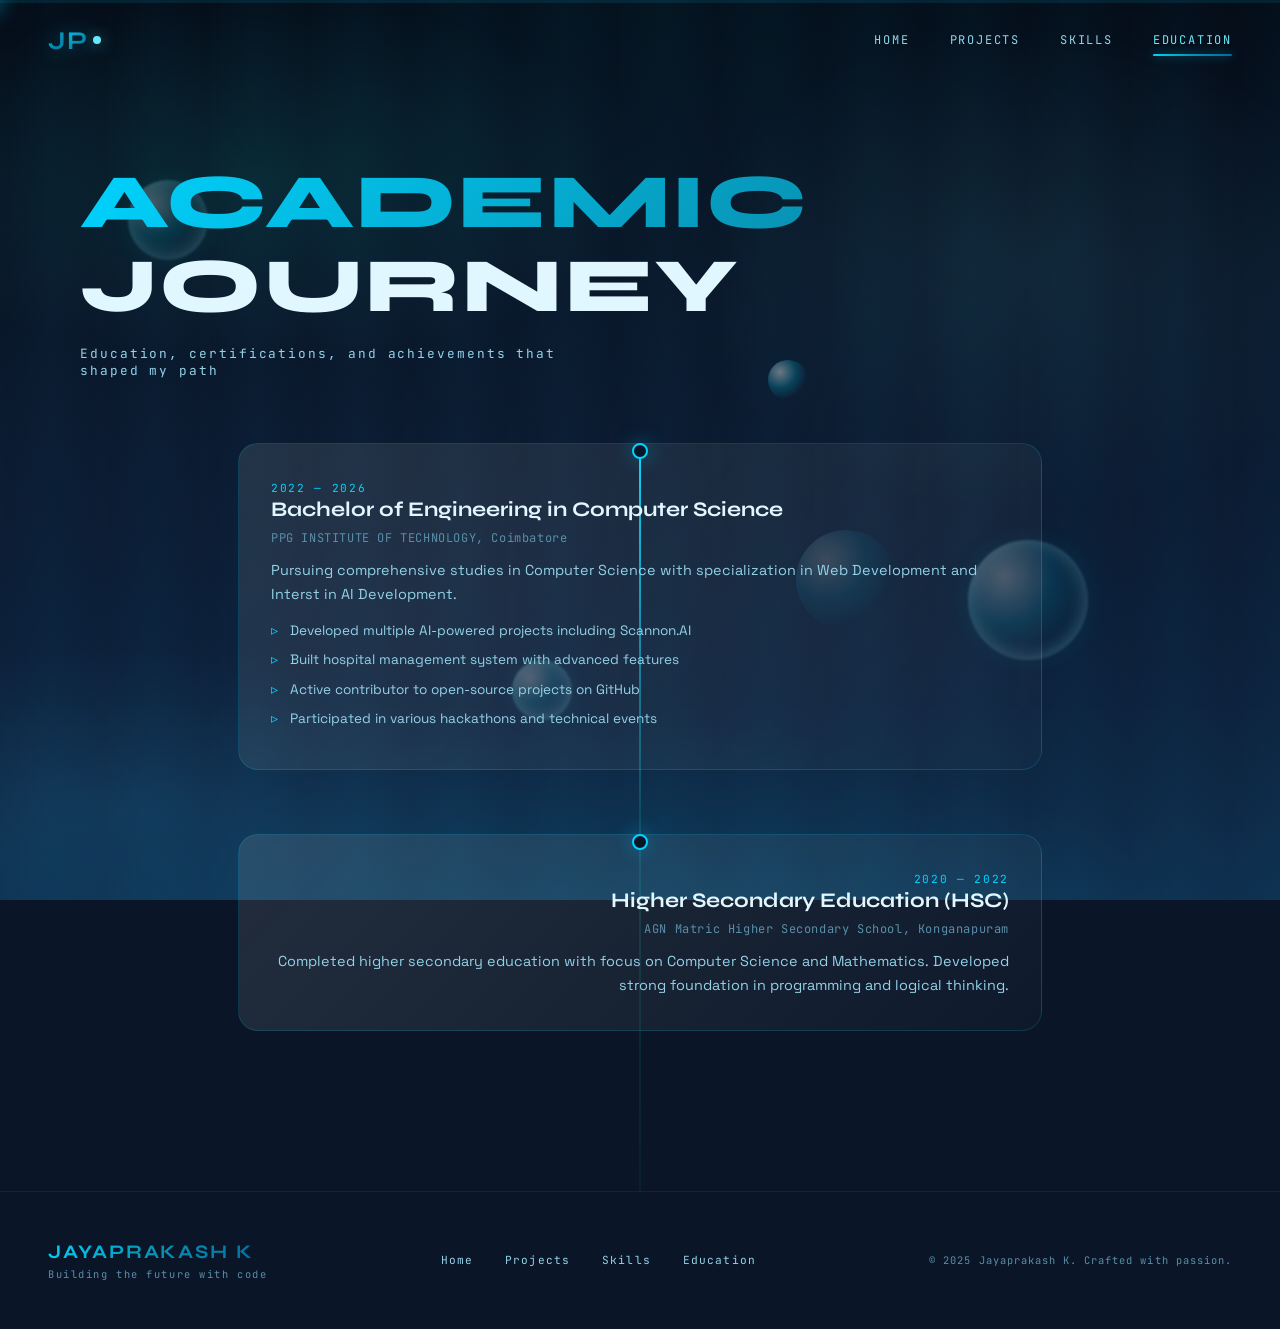
==== commit 5f74624f: "Remove Twitter content from all pages - Remove Twitter link from navigation menu footer in all HTML " ====
--- a/education.html
+++ b/education.html
@@ -48,7 +48,7 @@
             <a href="education.html" class="dimension-link active"><span class="dim-number">04</span><span class="dim-text" data-text="EDUCATION">EDUCATION</span><span class="dim-line"></span></a>
         </div>
         <div class="menu-footer-info">
-            <div class="menu-socials-row"><a href="https://github.com/Jayaprakash367" target="_blank" rel="noopener">GITHUB</a><a href="#">LINKEDIN</a><a href="#">TWITTER</a></div>
+            <div class="menu-socials-row"><a href="https://github.com/Jayaprakash367" target="_blank" rel="noopener">GITHUB</a><a href="#">LINKEDIN</a></div>
             <p class="menu-copyright">&copy; 2025 — JAYAPRAKASH K</p>
         </div>
     </div>
--- a/main.css
+++ b/main.css
@@ -65,6 +65,36 @@
     --ease-smooth: cubic-bezier(0.4, 0, 0.2, 1);
     --ease-flow: cubic-bezier(0.33, 1, 0.68, 1);
     --ease-water: cubic-bezier(0.25, 0.8, 0.25, 1);
+    
+    /* ── iOS-Specific Design System ── */
+    --ios-radius-sm: 10px;
+    --ios-radius-md: 16px;
+    --ios-radius-lg: 24px;
+    --ios-radius-xl: 32px;
+    --ios-spacing: 16px;
+    --ios-grid: 8px;
+    
+    /* iOS Spring Animation (Apple's signature bounce) */
+    --ease-ios-spring: cubic-bezier(0.34, 1.56, 0.64, 1);
+    --ease-ios-smooth: cubic-bezier(0.25, 0.46, 0.45, 0.94);
+    --ease-ios-bounce: cubic-bezier(0.68, -0.55, 0.265, 1.55);
+    --ease-ios-elastic: cubic-bezier(0.175, 0.885, 0.32, 1.275);
+    
+    /* iOS Blur & Glass */
+    --ios-blur-light: blur(20px);
+    --ios-blur-heavy: blur(40px);
+    --ios-glass-bg: rgba(255, 255, 255, 0.08);
+    --ios-glass-border: rgba(255, 255, 255, 0.18);
+    
+    /* iOS Shadows (layered depth) */
+    --ios-shadow-sm: 0 1px 3px rgba(0, 0, 0, 0.12);
+    --ios-shadow-md: 0 4px 12px rgba(0, 0, 0, 0.15);
+    --ios-shadow-lg: 0 8px 24px rgba(0, 0, 0, 0.18);
+    --ios-shadow-xl: 0 16px 48px rgba(0, 0, 0, 0.22);
+    
+    /* iOS Interactive States */
+    --ios-active-scale: 0.96;
+    --ios-hover-scale: 1.02;
 }
 
 /* ========================================
@@ -472,8 +502,8 @@
     padding: 1rem 3rem;
     padding-top: calc(1rem + env(safe-area-inset-top));
     background: rgba(10, 22, 40, 0.85);
+    -webkit-backdrop-filter: blur(30px) saturate(1.8);
     backdrop-filter: blur(30px) saturate(1.8);
-    -webkit-backdrop-filter: blur(30px) saturate(1.8);
     border-bottom: 1px solid rgba(0, 212, 255, 0.1);
     box-shadow: 0 4px 30px rgba(0, 212, 255, 0.1), 0 1px 0 rgba(255,255,255,0.05) inset;
 }
@@ -858,8 +888,8 @@
     opacity: 0;
     transform: translateY(20px);
     animation: fadeUp 0.8s var(--ease-flow) 1.5s forwards;
+    -webkit-backdrop-filter: blur(10px);
     backdrop-filter: blur(10px);
-    -webkit-backdrop-filter: blur(10px);
     background: rgba(20, 184, 166, 0.1);
 }
 
@@ -1051,35 +1081,37 @@
 .stat-number {
     display: block;
     font-family: var(--font-display);
-    font-size: 2.5rem;
+    font-size: 3rem;
     font-weight: 700;
     background: var(--grad-water);
     -webkit-background-clip: text;
     -webkit-text-fill-color: transparent;
     background-clip: text;
     line-height: 1;
-    filter: drop-shadow(0 0 15px rgba(0,212,255,0.3));
+    filter: drop-shadow(0 0 20px rgba(0,212,255,0.5));
 }
 
 .stat-number::after {
     content: '+';
-    font-size: 1.5rem;
+    font-size: 2rem;
+    color: var(--aqua-primary);
 }
 
 .stat-label {
     font-family: var(--font-mono);
-    font-size: 0.65rem;
+    font-size: 0.7rem;
     letter-spacing: 0.15em;
-    color: var(--text-muted);
+    color: rgba(255, 255, 255, 0.7);
     text-transform: uppercase;
-    margin-top: 0.25rem;
+    margin-top: 0.5rem;
     display: block;
+    font-weight: 500;
 }
 
 .stat-divider {
     width: 1px;
-    height: 40px;
-    background: linear-gradient(180deg, transparent, rgba(0,212,255,0.4), transparent);
+    height: 50px;
+    background: linear-gradient(180deg, transparent, rgba(0,212,255,0.6), transparent);
 }
 
 @keyframes fadeUp {
@@ -1160,8 +1192,8 @@
         0 30px 100px rgba(0,0,0,0.8),
         -20px 40px 60px rgba(0,212,255,0.1),
         20px 40px 60px rgba(20,184,166,0.08);
+    -webkit-backdrop-filter: blur(30px);
     backdrop-filter: blur(30px);
-    -webkit-backdrop-filter: blur(30px);
     transition: all 0.6s var(--ease-flow);
 }
 
@@ -1247,18 +1279,41 @@
     align-items: center;
     justify-content: center;
     position: relative;
+    overflow: hidden;
 }
 
 .profile-image {
     width: 100%;
     height: 100%;
     object-fit: cover;
+    object-position: center;
     filter: brightness(1);
     transition: all 0.4s ease;
 }
 
-.profile-card:hover .profile-image {
-    filter: brightness(1.05);
+/* Desktop hover effects - only on devices with hover capability */
+@media (hover: hover) and (pointer: fine) {
+    .profile-card:hover .profile-image {
+        filter: brightness(1.05);
+        transform: scale(1.05);
+    }
+}
+
+/* Mobile touch effects - for touch devices */
+@media (hover: none) and (pointer: coarse) {
+    .profile-card {
+        animation: mobileFloating 3s ease-in-out infinite;
+    }
+    
+    .profile-card:active .profile-image {
+        filter: brightness(1.1);
+        transform: scale(0.95);
+        transition: all 0.1s ease;
+    }
+    
+    .circular-card .card-glow {
+        animation: mobilePulse 2s ease-in-out infinite;
+    }
 }
 
 /* ========================================
@@ -1280,8 +1335,16 @@
     background: radial-gradient(circle at 30% 30%, rgba(0,212,255,0.2) 0%, rgba(103,232,249,0.1) 40%, transparent 70%) !important;
 }
 
+.circular-card .profile-image-container {
+    border-radius: 50%;
+    overflow: hidden;
+}
+
 .circular-card .profile-image {
     border-radius: 50%;
+    width: 100%;
+    height: 100%;
+    object-fit: cover;
 }
 
 .holo-pattern {
@@ -1305,22 +1368,26 @@
     display: inline-flex;
     align-items: center;
     gap: 0.75rem;
-    padding: 1rem 2rem;
+    padding: 1.1rem 2.25rem;
     border-radius: 100px;
     font-family: var(--font-mono);
-    font-size: 0.72rem;
-    letter-spacing: 0.18em;
+    font-size: 0.75rem;
+    letter-spacing: 0.15em;
     text-transform: uppercase;
     overflow: hidden;
     transition: all 0.5s var(--ease-flow);
     z-index: 1;
     cursor: pointer;
+    text-decoration: none;
+    font-weight: 600;
 }
 
 .liquid-btn.primary {
-    color: var(--water-deep);
+    color: var(--aqua-primary);
     border: 2px solid var(--aqua-primary);
-    background: transparent;
+    background: rgba(0, 212, 255, 0.08);
+    font-weight: 600;
+    box-shadow: 0 4px 20px rgba(0,212,255,0.15);
 }
 
 .liquid-btn.primary .btn-fill {
@@ -1346,12 +1413,15 @@
     color: var(--water-deep);
     box-shadow: 0 0 30px rgba(0,212,255,0.4), 0 0 60px rgba(0,212,255,0.2), 0 0 100px rgba(103,232,249,0.1);
     transform: translateY(-3px);
+    border-color: var(--aqua-light);
 }
 
 .liquid-btn.secondary {
-    color: var(--text-secondary);
-    border: 1px solid rgba(0, 212, 255, 0.2);
-    background: rgba(0, 212, 255, 0.05);
+    color: rgba(255, 255, 255, 0.9);
+    border: 2px solid rgba(0, 212, 255, 0.4);
+    background: rgba(0, 212, 255, 0.12);
+    font-weight: 500;
+    box-shadow: 0 4px 15px rgba(0,212,255,0.1);
 }
 
 .liquid-btn.secondary .btn-fill {
@@ -1360,7 +1430,7 @@
     left: 0;
     width: 100%;
     height: 100%;
-    background: rgba(0, 212, 255, 0.1);
+    background: rgba(0, 212, 255, 0.2);
     border-radius: 100px;
     z-index: -1;
     transform: scaleX(0);
@@ -1375,8 +1445,9 @@
 
 .liquid-btn.secondary:hover {
     color: var(--aqua-light);
-    border-color: rgba(0, 212, 255, 0.4);
+    border-color: rgba(0, 212, 255, 0.6);
     transform: translateY(-3px);
+    box-shadow: 0 8px 25px rgba(0,212,255,0.25);
 }
 
 .btn-text {
@@ -1477,8 +1548,8 @@
    ======================================== */
 .glass-card {
     background: var(--grad-frost);
+    -webkit-backdrop-filter: blur(var(--blur-glass));
     backdrop-filter: blur(var(--blur-glass));
-    -webkit-backdrop-filter: blur(var(--blur-glass));
     border: 1px solid rgba(0, 212, 255, 0.15);
     border-radius: 24px;
     position: relative;
@@ -1682,24 +1753,61 @@
     width: 100%;
     height: 100%;
     z-index: 0;
+    overflow: hidden;
+}
+
+.featured-image {
+    position: absolute;
+    top: 0;
+    left: 0;
+    width: 100%;
+    height: 100%;
+    object-fit: cover;
+    object-position: center;
+    transition: transform 0.8s var(--ease-flow), opacity 0.6s;
+    opacity: 0.4;
+}
+
+.featured-item:hover .featured-image {
+    transform: scale(1.08);
+    opacity: 0.6;
 }
 
 .featured-gradient {
+    position: absolute;
+    top: 0;
+    left: 0;
     width: 100%;
     height: 100%;
     transition: transform 0.8s var(--ease-flow);
+    z-index: 1;
 }
 
 .featured-item[data-project="scannon"] .featured-gradient {
-    background: linear-gradient(135deg, rgba(0,212,255,0.2) 0%, rgba(20,184,166,0.1) 50%, var(--water-abyss) 100%);
+    background: linear-gradient(
+        to bottom,
+        rgba(0,212,255,0.1) 0%, 
+        rgba(10, 22, 40, 0.7) 60%,
+        rgba(10, 22, 40, 0.95) 100%
+    );
 }
 
 .featured-item[data-project="hospital"] .featured-gradient {
-    background: linear-gradient(135deg, rgba(103,232,249,0.2) 0%, rgba(56,189,248,0.1) 50%, var(--water-abyss) 100%);
+    background: linear-gradient(
+        to bottom,
+        rgba(103,232,249,0.1) 0%, 
+        rgba(10, 22, 40, 0.7) 60%,
+        rgba(10, 22, 40, 0.95) 100%
+    );
 }
 
 .featured-item[data-project="safenet"] .featured-gradient {
-    background: linear-gradient(135deg, rgba(20,184,166,0.2) 0%, rgba(94,234,212,0.1) 50%, var(--water-abyss) 100%);
+    background: linear-gradient(
+        to bottom,
+        rgba(20,184,166,0.1) 0%, 
+        rgba(10, 22, 40, 0.7) 60%,
+        rgba(10, 22, 40, 0.95) 100%
+    );
 }
 
 .featured-item:hover .featured-gradient {
@@ -1789,7 +1897,7 @@
 }
 
 .contact-form-wrap {
-    padding: 3rem;
+    padding: 2rem;
     opacity: 0;
     transform: translateY(40px);
     transition: all 0.8s var(--ease-out-expo);
@@ -1808,12 +1916,14 @@
 
 .form-group {
     position: relative;
+    display: flex;
+    flex-direction: column;
 }
 
 .form-group input,
 .form-group textarea {
     width: 100%;
-    padding: 1rem 0;
+    padding: 0.75rem 0;
     background: transparent;
     border: none;
     border-bottom: 1px solid rgba(255,255,255,0.25);
@@ -1822,6 +1932,7 @@
     font-size: 0.95rem;
     outline: none;
     transition: border-color 0.4s;
+    order: 2;
 }
 
 .form-group input::placeholder,
@@ -1830,29 +1941,30 @@
 }
 
 .form-group label {
-    position: absolute;
-    top: 1rem;
-    left: 0;
+    position: relative;
     font-family: var(--font-mono);
-    font-size: 0.75rem;
+    font-size: 0.7rem;
     letter-spacing: 0.1em;
     color: rgba(224, 231, 255, 0.8);
     pointer-events: none;
     transition: all 0.3s var(--ease-out-expo);
-}
-
-.form-group input:focus + label,
-.form-group input:not(:placeholder-shown) + label,
-.form-group textarea:focus + label,
-.form-group textarea:not(:placeholder-shown) + label {
-    top: -0.75rem;
-    font-size: 0.6rem;
-    color: var(--aqua-primary);
+    margin-bottom: 0.5rem;
+    order: 1;
 }
 
 .form-group input:focus,
 .form-group textarea:focus {
     border-bottom-color: var(--aqua-primary);
+}
+
+.form-group input:focus + label,
+.form-group textarea:focus + label {
+    color: var(--aqua-primary);
+}
+
+.form-group input:not(:placeholder-shown) ~ label,
+.form-group textarea:not(:placeholder-shown) ~ label {
+    color: var(--aqua-primary);
 }
 
 .input-glow {
@@ -1871,6 +1983,17 @@
     width: 100%;
 }
 
+.form-group textarea {
+    resize: vertical;
+    min-height: 100px;
+    max-height: 200px;
+}
+
+.contact-form .submit-btn {
+    margin-top: 1rem;
+    min-height: 48px;
+}
+
 .submit-btn {
     align-self: flex-start;
     margin-top: 0.5rem;
@@ -2108,8 +2231,8 @@
     padding: 3rem;
     border-radius: 24px;
     background: var(--grad-glass);
+    -webkit-backdrop-filter: blur(var(--blur-glass));
     backdrop-filter: blur(var(--blur-glass));
-    -webkit-backdrop-filter: blur(var(--blur-glass));
     border: var(--border-glass);
     opacity: 0;
     transform: translateY(60px) scale(0.97);
@@ -2440,8 +2563,8 @@
     flex: 1;
     padding: 2rem;
     background: var(--grad-glass);
+    -webkit-backdrop-filter: blur(var(--blur-glass));
     backdrop-filter: blur(var(--blur-glass));
-    -webkit-backdrop-filter: blur(var(--blur-glass));
     border: var(--border-glass);
     border-radius: 20px;
     transition: all 0.4s;
@@ -2517,8 +2640,8 @@
 .cert-card-item {
     padding: 2rem;
     background: var(--grad-glass);
+    -webkit-backdrop-filter: blur(var(--blur-glass));
     backdrop-filter: blur(var(--blur-glass));
-    -webkit-backdrop-filter: blur(var(--blur-glass));
     border: var(--border-glass);
     border-radius: 16px;
     text-align: center;
@@ -2639,7 +2762,7 @@
    ======================================== */
 
 /* ── Large Desktops (1440px+) ── */
-@media (min-width: 1440px) {
+@media only screen and (min-width: 1440px) {
     .section-container { max-width: 1400px; }
     .hero { padding: 12rem 4rem 6rem; }
     .hero-title .title-word { font-size: clamp(3rem, 5vw, 5rem); }
@@ -2650,7 +2773,7 @@
 }
 
 /* ── Standard Laptops (1200px - 1440px) ── */
-@media (max-width: 1440px) and (min-width: 1200px) {
+@media only screen and (max-width: 1440px) and (min-width: 1200px) {
     .section-container { max-width: 1200px; padding: 0 2rem; }
     .hero { padding: 10rem 3rem 5rem; }
     .featured-grid { grid-template-columns: repeat(2, 1fr); }
@@ -2658,7 +2781,7 @@
 }
 
 /* ── Small Laptops & Tablets Landscape (1024px - 1200px) ── */
-@media (max-width: 1200px) and (min-width: 1024px) {
+@media only screen and (max-width: 1200px) and (min-width: 1024px) {
     .section-container { max-width: 1000px; padding: 0 2rem; }
     .hero { padding: 9rem 2.5rem 4rem; }
     .hero-title .title-word { font-size: clamp(2rem, 4vw, 3.5rem); }
@@ -2669,96 +2792,224 @@
 }
 
 /* ── Tablets Portrait (768px - 1024px) ── */
-@media (max-width: 1024px) {
+@media only screen and (max-width: 1024px) and (min-width: 768px) {
+    /* Navigation */
+    .nav-glass { padding: 1rem 1.5rem; }
+    .nav-links { gap: 2rem; }
+    .nav-link { font-size: 0.65rem; }
+    
+    /* Hero Section */
     .hero {
         flex-direction: column;
+        padding: 7rem 2.5rem 4rem;
+        gap: 2.5rem;
+        min-height: auto;
+    }
+    
+    .hero-content { 
+        width: 100%;
+        max-width: 100%;
         text-align: center;
-        padding: 8rem 2rem 4rem;
-        gap: 2rem;
-    }
-    
-    .hero-content { 
-        max-width: 100%; 
-        align-items: center;
-    }
+        order: 2;
+    }
+    
+    .hero-title .title-word { font-size: clamp(2.2rem, 6vw, 3.2rem); }
     .hero-subtitle { justify-content: center; }
     .hero-description { 
         margin-left: auto; 
         margin-right: auto; 
-        max-width: 600px;
-    }
-    .hero-cta { justify-content: center; flex-wrap: wrap; }
-    .hero-stats { justify-content: center; flex-wrap: wrap; }
-    .hero-title .title-word { font-size: clamp(2rem, 6vw, 3rem); }
-    
-    .holo-card-wrapper {
-        position: relative;
+        max-width: 650px;
+        font-size: 1rem;
+    }
+    .hero-cta { justify-content: center; gap: 1.2rem; }
+    .hero-stats { justify-content: center; gap: 2.5rem; }
+    
+    /* Profile Card */
+    .profile-card-wrapper {
+        position: relative !important;
         right: auto;
         top: auto;
         transform: none;
         margin-top: 2rem;
         display: flex;
         justify-content: center;
+        order: 3;
     }
     .profile-card { width: 340px; height: 450px; }
     
-    .section-title { font-size: clamp(2rem, 5vw, 3rem); }
-    .featured-grid { grid-template-columns: 1fr; gap: 2rem; }
-    .featured-item { padding: 2rem; }
-    
-    .contact-grid { grid-template-columns: 1fr; gap: 2rem; }
-    .contact-form-wrap { padding: 2rem; }
-    
+    /* Section Styling */
+    .section-container { padding: 0 2.5rem; }
+    .section-title { font-size: clamp(2.2rem, 5vw, 3rem); }
+    .section-header { justify-content: center; text-align: center; margin-bottom: 3rem; }
+    .section-line { display: none; }
+    
+    /* Featured Projects - 2 Column for Tablets */
+    .featured-grid { 
+        grid-template-columns: repeat(2, 1fr); 
+        gap: 1.8rem;
+        margin-bottom: 2.5rem;
+    }
+    .featured-item { 
+        padding: 1.8rem; 
+        min-height: 350px;
+        border-radius: 20px;
+    }
+    .featured-title { font-size: 1.2rem; }
+    .featured-desc { font-size: 0.8rem; }
+    .featured-content { padding: 1.5rem; }
+    
+    /* Interests Grid - 2 Columns */
+    .interests-orbit { 
+        grid-template-columns: repeat(2, 1fr); 
+        gap: 1.8rem;
+    }
+    .interest-card { 
+        padding: 2rem;
+        text-align: center;
+    }
+    .card-title { font-size: 1.2rem; }
+    .card-desc { font-size: 0.85rem; line-height: 1.6; }
+    
+    /* Contact Section - 2 Columns */
+    .contact-grid { 
+        grid-template-columns: 1.1fr 0.9fr; 
+        gap: 2.5rem;
+        align-items: flex-start;
+    }
+    .contact-form-wrap { 
+        padding: 2.2rem; 
+        border-radius: 20px;
+    }
+    .contact-form { gap: 1.4rem; }
+    .form-group input, 
+    .form-group textarea { font-size: 0.92rem; padding: 0.7rem 0; }
+    .form-group label { font-size: 0.68rem; margin-bottom: 0.45rem; }
+    .contact-info-side { gap: 1.4rem; }
+    .info-card { 
+        padding: 1.6rem; 
+        border-radius: 16px;
+    }
+    .social-cards { 
+        flex-direction: row; 
+        gap: 1rem;
+        margin-top: 0.5rem;
+    }
+    .social-card { 
+        padding: 1.3rem; 
+        flex: 1;
+        border-radius: 14px;
+    }
+    
+    /* Project Cards - Better Layout */
     .project-card { 
-        grid-template-columns: 1fr; 
-        padding: 2rem;
+        grid-template-columns: 1.1fr 0.9fr; 
+        padding: 2.2rem;
         gap: 2rem;
+        border-radius: 20px;
     }
     .project-card:nth-child(even) { direction: ltr; }
-    .project-visual { aspect-ratio: 16/9; }
-    .project-info .project-num { font-size: 3rem; }
-    .project-info .project-name { font-size: 1.5rem; }
-    
-    .skills-bars { grid-template-columns: 1fr; gap: 1.5rem; }
+    .project-card:nth-child(even) > * { direction: ltr; }
+    .project-visual { 
+        aspect-ratio: 4/3;
+        border-radius: 16px;
+    }
+    .project-info .project-num { font-size: 3.5rem; opacity: 0.2; }
+    .project-info .project-name { font-size: 1.6rem; }
+    .project-info .project-desc { font-size: 0.9rem; }
+    
+    /* Skills - 2 Columns */
+    .skills-bars { 
+        grid-template-columns: repeat(2, 1fr); 
+        gap: 2rem;
+    }
+    .skill-cat-header { margin-bottom: 1.5rem; }
     .skill-category-block { margin-bottom: 3rem; }
     
-    .edu-timeline::before { left: 20px; }
+    /* Education Timeline */
+    .edu-timeline::before { left: 24px; }
     .edu-item { 
         flex-direction: column !important; 
-        padding-left: 50px; 
+        padding-left: 60px; 
         text-align: left !important;
-        gap: 0;
-    }
-    .edu-marker { left: 20px; }
-    .edu-content { margin-left: 0; }
-    
-    .interests-orbit { 
-        grid-template-columns: repeat(2, 1fr); 
-        gap: 1.5rem;
-    }
-    
-    .glass-card { padding: 2rem; }
+        gap: 1rem;
+    }
+    .edu-marker { left: 24px; }
+    .edu-content { 
+        margin-left: 0;
+        padding: 1.8rem;
+        border-radius: 16px;
+    }
+    
+    /* Cards & Components */
+    .glass-card { 
+        padding: 2rem; 
+        border-radius: 20px;
+    }
+    .page-hero-title { font-size: clamp(2.5rem, 6vw, 3.5rem); }
+    .page-hero-subtitle { font-size: 0.8rem; }
 }
 
 /* ── Large Phones & Small Tablets (576px - 768px) ── */
-@media (max-width: 768px) {
+@media only screen and (max-width: 768px) {
     /* Navigation */
     .nav-links { display: none; }
     .nav-menu-toggle { display: flex; }
     .nav-glass { padding: 1rem 1.5rem; }
     .nav-logo { transform: scale(0.9); }
     
-    /* Hero */
+    /* Hero - MAJOR MOBILE FIX */
     .hero { 
+        flex-direction: column;
         padding: 6rem 1.5rem 3rem;
-        min-height: 0;
-    }
+        min-height: auto;
+        gap: 2rem;
+    }
+    
+    .hero-content {
+        width: 100%;
+        max-width: 100%;
+        text-align: center;
+        order: 2;
+    }
+    
+    .profile-card-wrapper {
+        position: relative !important;
+        right: auto !important;
+        top: auto !important;
+        transform: none !important;
+        order: 1;
+        display: flex;
+        justify-content: center;
+        margin-bottom: 2rem;
+    }
+    
     .hero-title .title-word { 
         font-size: clamp(1.8rem, 8vw, 2.5rem); 
-        white-space: nowrap; 
-    }
-    .hero-description { font-size: 0.95rem; }
-    .hero-stats { gap: 1.5rem; }
+        white-space: normal; 
+    }
+    
+    .hero-subtitle {
+        justify-content: center;
+    }
+    
+    .hero-description { 
+        font-size: 0.95rem;
+        max-width: 100%;
+        margin-left: auto;
+        margin-right: auto;
+    }
+    
+    .hero-cta {
+        justify-content: center;
+        flex-wrap: wrap;
+    }
+    
+    .hero-stats { 
+        gap: 1.5rem;
+        justify-content: center;
+        flex-wrap: wrap;
+    }
+    
     .stat-value { font-size: 1.8rem; }
     
     /* Sections */
@@ -2766,10 +3017,22 @@
     .section-title { font-size: clamp(1.8rem, 6vw, 2.5rem); }
     .section-subtitle { font-size: 0.7rem; }
     
+    .section-header {
+        text-align: center;
+    }
+    
     /* Cards & Components */
-    .profile-card { width: 320px; height: 420px; }
-    .profile-card-content { padding: 1.5rem; }
-    .profile-image { width: 130px; height: 130px; }
+    .profile-card { width: 280px; height: 280px; }
+    .profile-card-content { padding: 0; }
+    .profile-image { 
+        width: 100%;
+        height: 100%;
+        object-fit: cover;
+    }
+    .profile-image-container {
+        width: 100%;
+        height: 100%;
+    }
     
     .interests-orbit { grid-template-columns: 1fr; gap: 1rem; }
     .interest-card { padding: 1.5rem; }
@@ -2832,16 +3095,57 @@
     #trail-canvas { display: none; }
     
     /* Contact */
-    .contact-form-wrap { padding: 1.5rem; }
+    .contact-form-wrap { padding: 1.25rem; }
+    .contact-form { gap: 1.25rem; }
+    .form-group { margin-bottom: 0.25rem; }
+    .form-group input, .form-group textarea { font-size: 0.9rem; padding: 0.65rem 0; }
+    .form-group label { font-size: 0.65rem; margin-bottom: 0.4rem; }
+    .form-group textarea { resize: vertical; max-height: 120px; min-height: 100px; }
     .info-card { padding: 1.25rem; gap: 1rem; }
+    .contact-grid {
+        grid-template-columns: 1fr;
+    }
 }
 
 /* ── Standard Phones (480px - 576px) ── */
-@media (max-width: 576px) {
-    .hero { padding: 5.5rem 1.25rem 2.5rem; }
-    .hero-title .title-word { font-size: clamp(1.5rem, 9vw, 2rem); }
-    .hero-subtitle { font-size: 0.65rem; gap: 0.5rem; }
-    .hero-description { font-size: 0.9rem; line-height: 1.6; }
+@media only screen and (max-width: 576px) {
+    .hero { 
+        padding: 5.5rem 1.25rem 2.5rem; 
+        gap: 1.5rem;
+    }
+    
+    .profile-card-wrapper {
+        margin-bottom: 1.5rem;
+    }
+    
+    .profile-card { width: 240px; height: 240px; }
+    .profile-card-content { padding: 0; }
+    .profile-image { 
+        width: 100%;
+        height: 100%;
+        object-fit: cover;
+    }
+    .profile-image-container { width: 100%; height: 100%; }
+    
+    .hero-title .title-word { 
+        font-size: clamp(1.5rem, 9vw, 2rem); 
+    }
+    
+    .hero-subtitle { 
+        font-size: 0.65rem; 
+        gap: 0.5rem;
+        flex-wrap: wrap;
+    }
+    
+    .subtitle-line {
+        width: 40px;
+    }
+    
+    .hero-description { 
+        font-size: 0.9rem; 
+        line-height: 1.6;
+        padding: 0;
+    }
     
     .hero-stats { 
         flex-direction: column; 
@@ -2864,11 +3168,6 @@
         justify-content: center;
     }
     
-    .profile-card { width: 300px; height: 400px; }
-    .profile-card-content { padding: 1.25rem; }
-    .profile-image { width: 110px; height: 110px; }
-    .profile-image-container { width: 90%; height: 90%; }
-    
     .section-container { padding: 0 1rem; }
     .section-title { font-size: clamp(1.5rem, 7vw, 2rem); }
     
@@ -2887,31 +3186,64 @@
     .page-hero-title { font-size: clamp(1.8rem, 8vw, 2.5rem); }
     .page-hero-subtitle { font-size: 0.7rem; }
     
-    .contact-form-wrap { padding: 1.25rem; }
-    .form-group input, .form-group textarea { font-size: 0.9rem; }
+    .contact-form-wrap { padding: 1rem; }
+    .contact-form { gap: 1rem; }
+    .form-group { margin-bottom: 0.15rem; }
+    .form-group input, .form-group textarea { font-size: 0.85rem; padding: 0.6rem 0; }
+    .form-group label { font-size: 0.6rem; margin-bottom: 0.35rem; }
 }
 
 /* ── Small Phones (320px - 480px) ── */
-@media (max-width: 480px) {
+@media only screen and (max-width: 480px) {
     html { font-size: 14px; }
     
     .nav-glass { padding: 0.875rem 1rem; }
     .nav-logo { transform: scale(0.85); }
     
-    .hero { padding: 5rem 1rem 2rem; }
+    .hero { 
+        padding: 5rem 1rem 2rem;
+        gap: 1rem;
+    }
+    
+    .profile-card { width: 220px; height: 220px; }
+    .profile-card-content { padding: 0; }
+    .profile-image { 
+        width: 100%;
+        height: 100%;
+        object-fit: cover;
+    }
+    
+    .hero-badge {
+        padding: 0.4rem 1rem;
+    }
+    
+    .badge-text {
+        font-size: 0.55rem;
+    }
+    
     .hero-title .title-word { 
         font-size: clamp(1.3rem, 10vw, 1.8rem);
         letter-spacing: -0.02em;
     }
-    .hero-subtitle { font-size: 0.6rem; }
+    
+    .hero-subtitle { 
+        font-size: 0.6rem;
+        gap: 0.75rem;
+    }
+    
+    .subtitle-line {
+        width: 30px;
+    }
+    
     .hero-description { 
         font-size: 0.85rem; 
-        padding: 0 0.5rem;
-    }
-    
-    .profile-card { width: 280px; height: 370px; }
-    .profile-card-content { padding: 1rem; }
-    .profile-image { width: 100px; height: 100px; }
+        padding: 0;
+        margin-bottom: 2rem;
+    }
+    
+    .hero-cta {
+        margin-bottom: 2rem;
+    }
     
     .section-title { font-size: clamp(1.3rem, 8vw, 1.8rem); }
     .section-subtitle { font-size: 0.6rem; letter-spacing: 0.15em; }
@@ -2961,14 +3293,22 @@
 }
 
 /* ── Very Small Phones (< 320px) ── */
-@media (max-width: 320px) {
+@media only screen and (max-width: 320px) {
     html { font-size: 13px; }
     
-    .hero { padding: 4.5rem 0.75rem 1.5rem; }
+    .hero { 
+        padding: 4.5rem 0.75rem 1.5rem;
+        gap: 1rem;
+    }
+    
     .hero-title .title-word { font-size: 1.2rem; }
     
-    .profile-card { width: 260px; height: 350px; }
-    .profile-image { width: 90px; height: 90px; }
+    .profile-card { width: 200px; height: 200px; }
+    .profile-image { 
+        width: 100%;
+        height: 100%;
+        object-fit: cover;
+    }
     
     .section-container { padding: 0 0.75rem; }
     
@@ -3056,9 +3396,9 @@
     align-items: center;
     justify-content: center;
     transition: all 0.4s var(--ease-apple);
+    -webkit-backdrop-filter: blur(15px);
     backdrop-filter: blur(15px);
-    -webkit-backdrop-filter: blur(15px);
-    box-shadow: 
+    box-shadow:
         0 4px 25px rgba(0,212,255,0.3),
         inset 0 0 20px rgba(0,212,255,0.1);
     animation: triggerPulse 3s ease-in-out infinite;
@@ -3257,8 +3597,8 @@
     position: relative;
     overflow: hidden;
     touch-action: none;
+    -webkit-user-select: none;
     user-select: none;
-    -webkit-user-select: none;
 }
 
 /* Underwater light rays */
@@ -3291,12 +3631,12 @@
 .game-bubble {
     position: absolute;
     border-radius: 50%;
-    cursor: pointer;
+    cursor: crosshair;
     pointer-events: auto;
     touch-action: none;
     -webkit-tap-highlight-color: transparent;
     will-change: transform;
-    transition: filter 0.1s ease;
+    transition: filter 0.1s ease, transform 0.1s ease;
 }
 
 /* Normal bubble */
@@ -3407,9 +3747,11 @@
     to { transform: translate(-50%, -50%) rotate(360deg); }
 }
 
-/* Bubble hover/active states */
+/* Bubble hover/active states - ENHANCED FOR HOVER MODE */
 .game-bubble:hover {
-    filter: brightness(1.2);
+    filter: brightness(1.4) drop-shadow(0 0 20px currentColor);
+    transform: scale(1.1) !important;
+    transition: all 0.1s ease-out;
 }
 
 .game-bubble:active {
@@ -3601,8 +3943,8 @@
     align-items: center;
     justify-content: center;
     z-index: 10;
+    -webkit-backdrop-filter: blur(15px);
     backdrop-filter: blur(15px);
-    -webkit-backdrop-filter: blur(15px);
 }
 
 .game-overlay.hidden {
@@ -3667,7 +4009,7 @@
     align-items: center;
 }
 
-@media (min-width: 480px) {
+@media only screen and (min-width: 480px) {
     .game-buttons {
         flex-direction: row;
         justify-content: center;
@@ -3748,7 +4090,7 @@
 }
 
 /* ── Game Responsive Styles ── */
-@media (max-width: 768px) {
+@media only screen and (max-width: 768px) {
     .game-trigger {
         bottom: 1.5rem;
         right: 1.5rem;
@@ -3795,7 +4137,7 @@
     }
 }
 
-@media (max-width: 480px) {
+@media only screen and (max-width: 480px) {
     .game-trigger {
         bottom: 1rem;
         right: 1rem;
@@ -3852,3 +4194,2076 @@
         padding-right: max(1.5rem, env(safe-area-inset-right));
     }
 }
+
+/* ========================================
+   XXIX. ADVANCED SCROLL ANIMATIONS
+   ======================================== */
+
+/* ── Smooth Scroll Override ── */
+html.lenis {
+    height: auto;
+}
+
+.lenis.lenis-smooth {
+    scroll-behavior: auto;
+}
+
+.lenis.lenis-smooth [data-lenis-prevent] {
+    overscroll-behavior: contain;
+}
+
+.lenis.lenis-stopped {
+    overflow: hidden;
+}
+
+.lenis.lenis-scrolling iframe {
+    pointer-events: none;
+}
+
+/* ── Animation Base Classes ── */
+.animate-on-scroll {
+    opacity: 0;
+    will-change: transform, opacity;
+}
+
+.animate-on-scroll.animated {
+    opacity: 1;
+}
+
+/* ── Fade In ── */
+.fade-in {
+    opacity: 0;
+    transition: opacity 0.8s var(--ease-apple), transform 0.8s var(--ease-apple);
+}
+
+.fade-in.animated {
+    opacity: 1;
+}
+
+/* ── Fade In Up ── */
+.fade-in-up {
+    opacity: 0;
+    transform: translateY(60px);
+    transition: opacity 0.8s var(--ease-apple), transform 0.8s var(--ease-apple);
+}
+
+.fade-in-up.animated {
+    opacity: 1;
+    transform: translateY(0);
+}
+
+/* ── Fade In Down ── */
+.fade-in-down {
+    opacity: 0;
+    transform: translateY(-60px);
+    transition: opacity 0.8s var(--ease-apple), transform 0.8s var(--ease-apple);
+}
+
+.fade-in-down.animated {
+    opacity: 1;
+    transform: translateY(0);
+}
+
+/* ── Fade In Left ── */
+.fade-in-left {
+    opacity: 0;
+    transform: translateX(-60px);
+    transition: opacity 0.8s var(--ease-apple), transform 0.8s var(--ease-apple);
+}
+
+.fade-in-left.animated {
+    opacity: 1;
+    transform: translateX(0);
+}
+
+/* ── Fade In Right ── */
+.fade-in-right {
+    opacity: 0;
+    transform: translateX(60px);
+    transition: opacity 0.8s var(--ease-apple), transform 0.8s var(--ease-apple);
+}
+
+.fade-in-right.animated {
+    opacity: 1;
+    transform: translateX(0);
+}
+
+/* ── Scale In ── */
+.scale-in {
+    opacity: 0;
+    transform: scale(0.85);
+    transition: opacity 0.8s var(--ease-apple), transform 0.8s var(--ease-apple);
+}
+
+.scale-in.animated {
+    opacity: 1;
+    transform: scale(1);
+}
+
+/* ── Scale In Up ── */
+.scale-in-up {
+    opacity: 0;
+    transform: translateY(60px) scale(0.9);
+    transition: opacity 0.8s var(--ease-apple), transform 0.8s var(--ease-apple);
+}
+
+.scale-in-up.animated {
+    opacity: 1;
+    transform: translateY(0) scale(1);
+}
+
+/* ── Rotate In ── */
+.rotate-in {
+    opacity: 0;
+    transform: rotate(-15deg) scale(0.9);
+    transition: opacity 0.8s var(--ease-apple), transform 0.8s var(--ease-apple);
+}
+
+.rotate-in.animated {
+    opacity: 1;
+    transform: rotate(0deg) scale(1);
+}
+
+/* ── Blur In ── */
+.blur-in {
+    opacity: 0;
+    filter: blur(10px);
+    transition: opacity 0.8s var(--ease-apple), filter 0.8s var(--ease-apple);
+}
+
+.blur-in.animated {
+    opacity: 1;
+    filter: blur(0);
+}
+
+/* ── Slide In Bounce ── */
+.slide-in-bounce {
+    opacity: 0;
+    transform: translateY(100px);
+    transition: opacity 0.8s cubic-bezier(0.68, -0.55, 0.265, 1.55), 
+                transform 0.8s cubic-bezier(0.68, -0.55, 0.265, 1.55);
+}
+
+.slide-in-bounce.animated {
+    opacity: 1;
+    transform: translateY(0);
+}
+
+/* ── Stagger Animation Delays ── */
+.stagger-1 { transition-delay: 0.1s; }
+.stagger-2 { transition-delay: 0.2s; }
+.stagger-3 { transition-delay: 0.3s; }
+.stagger-4 { transition-delay: 0.4s; }
+.stagger-5 { transition-delay: 0.5s; }
+.stagger-6 { transition-delay: 0.6s; }
+.stagger-7 { transition-delay: 0.7s; }
+.stagger-8 { transition-delay: 0.8s; }
+.stagger-9 { transition-delay: 0.9s; }
+.stagger-10 { transition-delay: 1s; }
+
+/* ── Parallax Elements ── */
+.parallax {
+    will-change: transform;
+    transition: transform 0.1s linear;
+}
+
+.parallax-slow {
+    will-change: transform;
+}
+
+.parallax-fast {
+    will-change: transform;
+}
+
+/* ── 3D Tilt Effect ── */
+.tilt-card {
+    transform-style: preserve-3d;
+    transition: transform 0.3s var(--ease-apple);
+    will-change: transform;
+}
+
+.tilt-card:hover {
+    transform: perspective(1000px);
+}
+
+/* ── Magnetic Effect ── */
+.magnetic {
+    position: relative;
+    transition: transform 0.3s var(--ease-apple);
+    will-change: transform;
+}
+
+/* ── Custom Cursor ── */
+.custom-cursor {
+    width: 20px;
+    height: 20px;
+    border: 2px solid var(--aqua-primary);
+    border-radius: 50%;
+    position: fixed;
+    pointer-events: none;
+    z-index: 99999;
+    transition: transform 0.2s var(--ease-apple), opacity 0.3s;
+    opacity: 0;
+    mix-blend-mode: difference;
+    will-change: transform;
+}
+
+.custom-cursor.visible {
+    opacity: 1;
+}
+
+.custom-cursor.hover {
+    transform: scale(2);
+    background: rgba(0, 212, 255, 0.2);
+    border-color: var(--aqua-light);
+}
+
+.custom-cursor-follower {
+    width: 8px;
+    height: 8px;
+    background: var(--aqua-primary);
+    border-radius: 50%;
+    position: fixed;
+    pointer-events: none;
+    z-index: 99998;
+    transition: transform 0.15s ease-out, opacity 0.3s;
+    opacity: 0;
+    mix-blend-mode: screen;
+    will-change: transform;
+}
+
+.custom-cursor-follower.visible {
+    opacity: 0.8;
+}
+
+/* ── Text Split Animations ── */
+.split-text {
+    overflow: hidden;
+}
+
+.split-text .char {
+    display: inline-block;
+    opacity: 0;
+    transform: translateY(100%);
+    transition: opacity 0.4s var(--ease-apple), transform 0.4s var(--ease-apple);
+}
+
+.split-text.animated .char {
+    opacity: 1;
+    transform: translateY(0);
+}
+
+.split-text .word {
+    display: inline-block;
+    white-space: nowrap;
+}
+
+/* ── Gradient Animation ── */
+.gradient-animate {
+    background: linear-gradient(
+        90deg,
+        var(--aqua-primary) 0%,
+        var(--aqua-light) 25%,
+        var(--aqua-secondary) 50%,
+        var(--aqua-light) 75%,
+        var(--aqua-primary) 100%
+    );
+    background-size: 200% auto;
+    -webkit-background-clip: text;
+    background-clip: text;
+    -webkit-text-fill-color: transparent;
+    animation: gradientShift 3s linear infinite;
+}
+
+@keyframes gradientShift {
+    to {
+        background-position: 200% center;
+    }
+}
+
+/* ── Floating Animation ── */
+.floating {
+    animation: floating 3s ease-in-out infinite;
+}
+
+@keyframes floating {
+    0%, 100% {
+        transform: translateY(0px);
+    }
+    50% {
+        transform: translateY(-20px);
+    }
+}
+
+/* ── Pulse Glow Animation ── */
+.pulse-glow {
+    animation: pulseGlow 2s ease-in-out infinite;
+}
+
+@keyframes pulseGlow {
+    0%, 100% {
+        box-shadow: 0 0 20px rgba(0, 212, 255, 0.3);
+    }
+    50% {
+        box-shadow: 0 0 40px rgba(0, 212, 255, 0.6);
+    }
+}
+
+/* ── Reveal Animation ── */
+.reveal-element {
+    position: relative;
+    overflow: hidden;
+}
+
+.reveal-element::before {
+    content: '';
+    position: absolute;
+    top: 0;
+    left: 0;
+    width: 100%;
+    height: 100%;
+    background: var(--water-surface);
+    transform: translateX(-100%);
+    transition: transform 0.8s cubic-bezier(0.77, 0, 0.175, 1);
+    z-index: 1;
+}
+
+.reveal-element.animated::before {
+    transform: translateX(100%);
+}
+
+.reveal-element > * {
+    position: relative;
+    z-index: 0;
+}
+
+/* ── Loading Skeleton ── */
+.skeleton {
+    background: linear-gradient(
+        90deg,
+        rgba(255, 255, 255, 0.03) 25%,
+        rgba(255, 255, 255, 0.08) 50%,
+        rgba(255, 255, 255, 0.03) 75%
+    );
+    background-size: 200% 100%;
+    animation: skeletonLoading 1.5s ease-in-out infinite;
+    border-radius: 8px;
+}
+
+@keyframes skeletonLoading {
+    0% {
+        background-position: 200% 0;
+    }
+    100% {
+        background-position: -200% 0;
+    }
+}
+
+/* ── Shimmer Effect ── */
+.shimmer {
+    position: relative;
+    overflow: hidden;
+}
+
+.shimmer::before {
+    content: '';
+    position: absolute;
+    top: 0;
+    left: -100%;
+    width: 100%;
+    height: 100%;
+    background: linear-gradient(
+        90deg,
+        transparent,
+        rgba(255, 255, 255, 0.2),
+        transparent
+    );
+    animation: shimmerSlide 2s infinite;
+}
+
+@keyframes shimmerSlide {
+    to {
+        left: 100%;
+    }
+}
+
+/* ── Performance Optimizations ── */
+@media (prefers-reduced-motion: no-preference) {
+    .animate-on-scroll,
+    .fade-in,
+    .fade-in-up,
+    .fade-in-down,
+    .fade-in-left,
+    .fade-in-right,
+    .scale-in,
+    .scale-in-up,
+    .rotate-in,
+    .blur-in,
+    .slide-in-bounce {
+        will-change: transform, opacity;
+    }
+}
+
+/* ── Mobile Touch Optimizations ── */
+@media (hover: none) and (pointer: coarse) {
+    .custom-cursor,
+    .custom-cursor-follower {
+        display: none;
+    }
+    
+    .tilt-card:hover {
+        transform: none;
+    }
+    
+    .magnetic {
+        transition: transform 0.2s var(--ease-apple);
+    }
+}
+
+/* ── High Performance Mode ── */
+@media only screen and (max-width: 768px) {
+    .parallax,
+    .parallax-slow,
+    .parallax-fast {
+        transform: none !important;
+    }
+    
+    .blur-in {
+        filter: none;
+        opacity: 0;
+    }
+    
+    .blur-in.animated {
+        opacity: 1;
+    }
+}
+
+/* ========================================
+   XXX. RIPPLE ANIMATION KEYFRAMES
+   ======================================== */
+@keyframes ripple {
+    0% {
+        transform: scale(0);
+        opacity: 1;
+    }
+    100% {
+        transform: scale(4);
+        opacity: 0;
+    }
+}
+
+/* ========================================
+   XXXI. ENHANCED CARD 3D TILT (Desktop Only)
+   ======================================== */
+@media (hover: hover) and (pointer: fine) {
+    .tilt-3d {
+        transform-style: preserve-3d;
+        transition: transform 0.4s var(--ease-apple);
+    }
+
+    .tilt-3d .tilt-content {
+        transform: translateZ(50px);
+    }
+
+    .tilt-3d .tilt-glow {
+        position: absolute;
+        inset: 0;
+        background: radial-gradient(
+            circle at var(--mouse-x, 50%) var(--mouse-y, 50%),
+            rgba(0, 212, 255, 0.2) 0%,
+            transparent 60%
+        );
+        opacity: 0;
+        transition: opacity 0.4s;
+        border-radius: inherit;
+        pointer-events: none;
+    }
+
+    .tilt-3d:hover .tilt-glow {
+        opacity: 1;
+    }
+}
+
+/* ========================================
+   XXXII. LOADING BUTTON STATES
+   ======================================== */
+.btn-primary.loading,
+.btn-secondary.loading,
+button.loading {
+    position: relative;
+    color: transparent;
+    pointer-events: none;
+}
+
+.btn-primary.loading::after,
+.btn-secondary.loading::after,
+button.loading::after {
+    content: '';
+    position: absolute;
+    width: 16px;
+    height: 16px;
+    top: 50%;
+    left: 50%;
+    margin-left: -8px;
+    margin-top: -8px;
+    border: 2px solid transparent;
+    border-top-color: currentColor;
+    border-radius: 50%;
+    animation: buttonSpin 0.6s linear infinite;
+}
+
+@keyframes buttonSpin {
+    to {
+        transform: rotate(360deg);
+    }
+}
+
+/* ========================================
+   XXXIII. FORM INPUT FOCUS EFFECTS
+   ======================================== */
+.form-group {
+    position: relative;
+}
+
+.form-group.focused input,
+.form-group.focused textarea {
+    border-color: var(--aqua-primary);
+    box-shadow: 0 0 0 3px rgba(0, 212, 255, 0.1);
+}
+
+.form-group label {
+    transition: all 0.3s var(--ease-apple);
+}
+
+.form-group.focused label {
+    color: var(--aqua-primary);
+    transform: translateY(-2px);
+}
+
+/* ========================================
+   XXXIV. SCROLL REVEAL ANIMATIONS
+   ======================================== */
+.scroll-reveal {
+    position: relative;
+    overflow: hidden;
+}
+
+.scroll-reveal::before {
+    content: '';
+    position: absolute;
+    top: 0;
+    left: -100%;
+    width: 100%;
+    height: 100%;
+    background: linear-gradient(
+        90deg,
+        transparent,
+        var(--aqua-primary),
+        transparent
+    );
+    transition: left 0.8s var(--ease-apple);
+}
+
+.scroll-reveal.animated::before {
+    left: 100%;
+}
+
+/* ========================================
+   XXXV. ENHANCED HOVER STATES (Desktop Only)
+   ======================================== */
+@media (hover: hover) and (pointer: fine) {
+    .hover-lift {
+        transition: transform 0.3s var(--ease-apple), box-shadow 0.3s var(--ease-apple);
+    }
+
+    .hover-lift:hover {
+        transform: translateY(-8px);
+        box-shadow: 0 20px 40px rgba(0, 212, 255, 0.2);
+    }
+
+    .hover-glow {
+        position: relative;
+        transition: all 0.3s var(--ease-apple);
+    }
+
+    .hover-glow::before {
+        content: '';
+        position: absolute;
+        inset: -2px;
+        background: linear-gradient(
+            45deg,
+            var(--aqua-primary),
+            var(--aqua-secondary),
+            var(--aqua-primary)
+        );
+        border-radius: inherit;
+        opacity: 0;
+        transition: opacity 0.3s;
+        z-index: -1;
+        filter: blur(10px);
+    }
+
+    .hover-glow:hover::before {
+        opacity: 0.8;
+    }
+}
+
+/* ========================================
+   XXXVI. PROGRESS INDICATORS
+   ======================================== */
+.progress-ring {
+    transform: rotate(-90deg);
+}
+
+.progress-ring-circle {
+    stroke-dasharray: 283;
+    stroke-dashoffset: 283;
+    transition: stroke-dashoffset 1s var(--ease-apple);
+}
+
+.progress-ring.animated .progress-ring-circle {
+    stroke-dashoffset: calc(283 - (283 * var(--progress, 0)) / 100);
+}
+
+/* ========================================
+   XXXVII. SKELETON SCREENS
+   ======================================== */
+.skeleton-card {
+    padding: 2rem;
+    background: var(--grad-glass);
+    border-radius: 16px;
+}
+
+.skeleton-title {
+    height: 24px;
+    width: 60%;
+    background: linear-gradient(
+        90deg,
+        rgba(255, 255, 255, 0.05),
+        rgba(255, 255, 255, 0.1),
+        rgba(255, 255, 255, 0.05)
+    );
+    background-size: 200% 100%;
+    animation: skeletonLoading 1.5s ease-in-out infinite;
+    border-radius: 4px;
+    margin-bottom: 1rem;
+}
+
+.skeleton-text {
+    height: 16px;
+    width: 100%;
+    background: linear-gradient(
+        90deg,
+        rgba(255, 255, 255, 0.05),
+        rgba(255, 255, 255, 0.1),
+        rgba(255, 255, 255, 0.05)
+    );
+    background-size: 200% 100%;
+    animation: skeletonLoading 1.5s ease-in-out infinite;
+    border-radius: 4px;
+    margin-bottom: 0.5rem;
+}
+
+.skeleton-text:last-child {
+    width: 80%;
+}
+
+/* ========================================
+   XXXVIII. NOTIFICATION TOAST
+   ======================================== */
+.toast-notification {
+    position: fixed;
+    bottom: 2rem;
+    right: 2rem;
+    background: var(--grad-glass);
+    -webkit-backdrop-filter: blur(var(--blur-glass));
+    backdrop-filter: blur(var(--blur-glass));
+    border: var(--border-glass);
+    border-radius: 12px;
+    padding: 1rem 1.5rem;
+    max-width: 350px;
+    z-index: 10000;
+    transform: translateX(400px);
+    transition: transform 0.4s var(--ease-apple);
+    box-shadow: 0 10px 40px rgba(0, 0, 0, 0.3);
+}
+
+.toast-notification.show {
+    transform: translateX(0);
+}
+
+.toast-notification.success {
+    border-left: 4px solid #10b981;
+}
+
+.toast-notification.error {
+    border-left: 4px solid #ef4444;
+}
+
+.toast-notification.info {
+    border-left: 4px solid var(--aqua-primary);
+}
+
+/* ========================================
+   XXXIX. ACCESSIBILITY ENHANCEMENTS
+   ======================================== */
+.sr-only {
+    position: absolute;
+    width: 1px;
+    height: 1px;
+    padding: 0;
+    margin: -1px;
+    overflow: hidden;
+    clip: rect(0, 0, 0, 0);
+    white-space: nowrap;
+    border-width: 0;
+}
+
+.focus-visible:focus {
+    outline: 2px solid var(--aqua-primary);
+    outline-offset: 2px;
+}
+
+/* Skip to content link */
+.skip-to-content {
+    position: absolute;
+    top: -100px;
+    left: 0;
+    background: var(--aqua-primary);
+    color: var(--water-deep);
+    padding: 1rem 2rem;
+    text-decoration: none;
+    z-index: 100000;
+    transition: top 0.3s;
+}
+
+.skip-to-content:focus {
+    top: 0;
+}
+
+/* ========================================
+   📱 MOBILE-SPECIFIC ANIMATIONS & TOUCH INTERACTIONS
+   ======================================== */
+
+/* Floating animation for profile card on mobile */
+@keyframes mobileFloating {
+    0%, 100% {
+        transform: translateY(0px);
+    }
+    50% {
+        transform: translateY(-10px);
+    }
+}
+
+/* Pulse animation for card glow on mobile */
+@keyframes mobilePulse {
+    0%, 100% {
+        opacity: 0.6;
+        transform: scale(1);
+    }
+    50% {
+        opacity: 1;
+        transform: scale(1.05);
+    }
+}
+
+/* Touch ripple effect */
+@keyframes touchRipple {
+    0% {
+        transform: scale(0);
+        opacity: 1;
+    }
+    100% {
+        transform: scale(2.5);
+        opacity: 0;
+    }
+}
+
+/* Mobile button press animation */
+@keyframes buttonPress {
+    0% {
+        transform: scale(1);
+    }
+    50% {
+        transform: scale(0.96);
+    }
+    100% {
+        transform: scale(1);
+    }
+}
+
+/* Card breathing animation */
+@keyframes cardBreathe {
+    0%, 100% {
+        box-shadow: 0 8px 32px rgba(0,212,255,0.2);
+    }
+    50% {
+        box-shadow: 0 8px 40px rgba(0,212,255,0.35);
+    }
+}
+
+/* Gentle rotate for mobile card borders */
+@keyframes rotateGentle {
+    0% {
+        transform: rotate(0deg);
+    }
+    100% {
+        transform: rotate(360deg);
+    }
+}
+
+/* ══════════════════════════════════════
+   MOBILE TOUCH INTERACTIONS
+   ══════════════════════════════════════ */
+
+@media (hover: none) and (pointer: coarse) {
+    /* ── COMPLETELY DISABLE HOVER/DRAG EFFECTS ── */
+    
+    /* Remove ALL hover transforms */
+    .hover-lift:hover,
+    .hover-glow:hover,
+    .tilt-card:hover,
+    .project-card:hover,
+    .skill-card:hover,
+    .interest-card:hover,
+    .glass-card:hover,
+    .circular-card:hover,
+    .profile-card:hover,
+    *[data-tilt]:hover,
+    *[data-magnetic]:hover {
+        transform: none !important;
+        box-shadow: inherit !important;
+    }
+    
+    /* Remove tilt 3D effects completely */
+    *[data-tilt] {
+        transform: none !important;
+        perspective: none !important;
+    }
+    
+    /* Remove magnetic drag effect */
+    *[data-magnetic] {
+        transform: none !important;
+    }
+    
+    /* Remove all hover pseudo-elements */
+    .tilt-3d:hover .tilt-glow,
+    *:hover::before,
+    .card-glow,
+    .card-border-shine,
+    .card-border-anim {
+        opacity: 0 !important;
+        animation: none !important;
+    }
+    
+    /* Remove breathing/rotating animations on mobile */
+    .project-card,
+    .skill-card,
+    .interest-card {
+        animation: none !important;
+    }
+    
+    /* ── SIMPLE TAP FEEDBACK ONLY ── */
+    
+    /* Simple button tap */
+    .btn:active,
+    .primary-btn:active,
+    .secondary-btn:active,
+    .liquid-btn:active {
+        transform: scale(0.96) !important;
+        transition: transform 0.1s ease !important;
+    }
+    
+    /* Simple card tap */
+    .project-card:active,
+    .skill-card:active,
+    .interest-card:active {
+        transform: scale(0.98) !important;
+        transition: transform 0.1s ease !important;
+    }
+    
+    /* Navigation tap feedback */
+    nav ul li a:active {
+        transform: scale(0.92) !important;
+        transition: all 0.1s ease !important;
+    }
+    
+    /* Disable scroll snap (can feel jarring) */
+    html {
+        scroll-snap-type: none !important;
+    }
+    
+    section {
+        scroll-snap-align: none !important;
+    }
+    
+    /* Remove magnetic transition */
+    .magnetic {
+        transform: none !important;
+        transition: none !important;
+    }
+    
+    .magnetic:active {
+        transform: scale(0.95) !important;
+    }
+}
+
+/* ══════════════════════════════════════
+   DESKTOP HOVER EFFECTS (only on hover-capable devices)
+   ══════════════════════════════════════ */
+
+@media (hover: hover) and (pointer: fine) {
+    .hover-lift:hover {
+        transform: translateY(-8px);
+        box-shadow: 0 15px 40px rgba(0,212,255,0.4);
+    }
+    
+    .hover-glow:hover::before {
+        opacity: 0.8;
+    }
+    
+    .btn:hover,
+    .primary-btn:hover,
+    .secondary-btn:hover {
+        transform: translateY(-2px);
+        box-shadow: 0 8px 25px rgba(0,212,255,0.4);
+    }
+    
+    .project-card:hover,
+    .skill-card:hover {
+        transform: translateY(-5px);
+        box-shadow: 0 12px 40px rgba(0,212,255,0.4);
+    }
+    
+    nav ul li a:hover {
+        color: var(--aqua-primary);
+        transform: translateY(-2px);
+    }
+}
+
+/* ══════════════════════════════════════
+   TABLET-SPECIFIC (iPad, etc.)
+   ══════════════════════════════════════ */
+
+@media only screen and (min-width: 768px) and (max-width: 1024px) and (hover: none) {
+    /* Slightly larger touch targets for tablets */
+    .btn,
+    .primary-btn,
+    .secondary-btn {
+        min-height: 48px;
+        padding: 0.875rem 2rem;
+    }
+    
+    nav ul li a {
+        padding: 0.75rem 1rem;
+    }
+}
+
+/* ══════════════════════════════════════════════════════════════
+   🍎 iOS-STYLE MOBILE DESIGN SYSTEM
+   Apple-inspired smooth, fluid, premium mobile experience
+   Proper colors, spacing, and component structure
+   Only applies to actual mobile devices and small screens
+   ══════════════════════════════════════════════════════════════ */
+
+@media only screen and (max-width: 768px) {
+    
+    /* ══════════════════════════════════════
+       iOS ROOT VARIABLES (Mobile Override)
+       ══════════════════════════════════════ */
+    :root {
+        /* Apple iOS Dark Mode Colors */
+        --ios-bg-primary: #000000;
+        --ios-bg-secondary: #1c1c1e;
+        --ios-bg-tertiary: #2c2c2e;
+        --ios-bg-elevated: #3a3a3c;
+        
+        /* iOS Glass Effects - Better matched */
+        --ios-glass-bg: rgba(28, 28, 30, 0.85);
+        --ios-glass-border: rgba(255, 255, 255, 0.08);
+        --ios-glass-light: rgba(44, 44, 46, 0.9);
+        
+        /* iOS Text Colors */
+        --ios-text-primary: #ffffff;
+        --ios-text-secondary: rgba(235, 235, 245, 0.6);
+        --ios-text-tertiary: rgba(235, 235, 245, 0.3);
+        
+        /* iOS Accent (System Blue) */
+        --ios-accent: #0a84ff;
+        --ios-accent-light: #64d2ff;
+        
+        /* iOS Separators */
+        --ios-separator: rgba(84, 84, 88, 0.65);
+        --ios-separator-opaque: #38383a;
+    }
+    
+    /* ══════════════════════════════════════
+       iOS BASE STYLES
+       ══════════════════════════════════════ */
+    html {
+        -webkit-overflow-scrolling: touch;
+        scroll-behavior: smooth;
+    }
+    
+    body {
+        -webkit-tap-highlight-color: transparent;
+        -webkit-touch-callout: none;
+        background: var(--ios-bg-primary) !important;
+        color: var(--ios-text-primary) !important;
+    }
+    
+    /* Hide scrollbar on iOS */
+    ::-webkit-scrollbar {
+        display: none;
+    }
+    
+    /* ══════════════════════════════════════
+       iOS NAVIGATION BAR
+       ══════════════════════════════════════ */
+    .nav-glass,
+    nav {
+        background: rgba(0, 0, 0, 0.72) !important;
+        -webkit-backdrop-filter: saturate(180%) blur(20px) !important;
+        backdrop-filter: saturate(180%) blur(20px) !important;
+        border-bottom: 0.5px solid var(--ios-separator) !important;
+        padding: env(safe-area-inset-top) 16px 8px 16px !important;
+    }
+    
+    .nav-logo {
+        font-size: 1.25rem !important;
+        font-weight: 600 !important;
+        letter-spacing: -0.02em !important;
+    }
+    
+    /* iOS Menu Toggle */
+    .nav-menu-toggle {
+        width: 44px !important;
+        height: 44px !important;
+        border-radius: 12px !important;
+        background: var(--ios-bg-tertiary) !important;
+        border: none !important;
+    }
+    
+    .nav-menu-toggle:active {
+        transform: scale(0.92) !important;
+        background: var(--ios-bg-elevated) !important;
+    }
+    
+    /* ══════════════════════════════════════
+       iOS HERO SECTION
+       ══════════════════════════════════════ */
+    .hero {
+        min-height: 100dvh !important;
+        padding: 0 20px !important;
+        padding-top: calc(env(safe-area-inset-top) + 80px) !important;
+        padding-bottom: calc(env(safe-area-inset-bottom) + 24px) !important;
+        background: linear-gradient(180deg, 
+            rgba(0, 0, 0, 1) 0%,
+            rgba(10, 25, 47, 1) 50%,
+            rgba(0, 0, 0, 1) 100%) !important;
+    }
+    
+    /* iOS Typography - FORCE VISIBILITY */
+    .hero-title,
+    .hero-title .title-word {
+        font-size: clamp(2.25rem, 10vw, 3rem) !important;
+        font-weight: 700 !important;
+        letter-spacing: -0.03em !important;
+        line-height: 1.1 !important;
+        color: #ffffff !important;
+        -webkit-text-fill-color: #ffffff !important;
+        opacity: 1 !important;
+        transform: none !important;
+        animation: none !important;
+        text-shadow: 0 0 30px rgba(0, 212, 255, 0.3) !important;
+    }
+    
+    .title-line {
+        overflow: visible !important;
+    }
+    
+    .hero-subtitle,
+    .hero-subtitle .subtitle-line,
+    .hero-subtitle .subtitle-text,
+    .subtitle-text {
+        font-size: 1rem !important;
+        font-weight: 500 !important;
+        letter-spacing: -0.01em !important;
+        color: var(--aqua-primary) !important;
+        -webkit-text-fill-color: var(--aqua-primary) !important;
+        margin: 12px 0 !important;
+        opacity: 1 !important;
+        transform: none !important;
+        animation: none !important;
+    }
+    
+    .hero-description,
+    .hero-description p,
+    .reveal-text {
+        font-size: 0.9375rem !important;
+        line-height: 1.5 !important;
+        color: rgba(235, 235, 245, 0.7) !important;
+        -webkit-text-fill-color: rgba(235, 235, 245, 0.7) !important;
+        letter-spacing: -0.01em !important;
+        max-width: 100% !important;
+        opacity: 1 !important;
+        transform: none !important;
+        animation: none !important;
+    }
+    
+    /* ══════════════════════════════════════
+       iOS PROFILE CARD
+       ══════════════════════════════════════ */
+    .profile-card-wrapper {
+        margin-bottom: 24px !important;
+    }
+    
+    .profile-card,
+    .circular-card {
+        background: linear-gradient(145deg, 
+            rgba(28, 28, 30, 0.9) 0%,
+            rgba(44, 44, 46, 0.8) 100%) !important;
+        border: 1px solid var(--ios-glass-border) !important;
+        box-shadow: 
+            0 8px 32px rgba(0, 0, 0, 0.4),
+            0 0 0 0.5px rgba(255, 255, 255, 0.05) inset !important;
+    }
+    
+    .profile-card:active {
+        transform: scale(0.97) !important;
+        transition: transform 0.1s ease-out !important;
+    }
+    
+    /* ══════════════════════════════════════
+       iOS BUTTONS
+       ══════════════════════════════════════ */
+    .hero-cta {
+        display: flex !important;
+        flex-direction: column !important;
+        gap: 12px !important;
+        width: 100% !important;
+        margin-top: 24px !important;
+    }
+    
+    .liquid-btn,
+    .btn {
+        width: 100% !important;
+        min-height: 50px !important;
+        border-radius: 12px !important;
+        font-size: 0.9375rem !important;
+        font-weight: 600 !important;
+        letter-spacing: -0.01em !important;
+        display: flex !important;
+        align-items: center !important;
+        justify-content: center !important;
+        gap: 8px !important;
+        transition: all 0.2s cubic-bezier(0.25, 0.46, 0.45, 0.94) !important;
+    }
+    
+    .liquid-btn.primary {
+        background: linear-gradient(180deg, 
+            var(--aqua-primary) 0%,
+            var(--aqua-secondary) 100%) !important;
+        color: #000 !important;
+        border: none !important;
+        box-shadow: 
+            0 4px 12px rgba(0, 212, 255, 0.3),
+            0 0 0 0.5px rgba(255, 255, 255, 0.2) inset !important;
+    }
+    
+    .liquid-btn.primary:active {
+        transform: scale(0.97) !important;
+        opacity: 0.9 !important;
+        box-shadow: 0 2px 8px rgba(0, 212, 255, 0.2) !important;
+    }
+    
+    .liquid-btn.secondary {
+        background: var(--ios-bg-tertiary) !important;
+        color: var(--aqua-primary) !important;
+        border: 1px solid var(--ios-separator) !important;
+        box-shadow: none !important;
+    }
+    
+    .liquid-btn.secondary:active {
+        transform: scale(0.97) !important;
+        background: var(--ios-bg-elevated) !important;
+    }
+    
+    /* ══════════════════════════════════════
+       iOS STATS SECTION
+       ══════════════════════════════════════ */
+    .hero-stats {
+        display: flex !important;
+        background: var(--ios-glass-light) !important;
+        -webkit-backdrop-filter: blur(20px) !important;
+        backdrop-filter: blur(20px) !important;
+        border-radius: 16px !important;
+        border: 1px solid var(--ios-glass-border) !important;
+        padding: 16px !important;
+        margin-top: 24px !important;
+        gap: 0 !important;
+        justify-content: space-around !important;
+    }
+    
+    .stat-item {
+        flex: 1 !important;
+        text-align: center !important;
+        padding: 8px 4px !important;
+    }
+    
+    .stat-number {
+        font-size: 1.75rem !important;
+        font-weight: 700 !important;
+        letter-spacing: -0.02em !important;
+        background: linear-gradient(135deg, var(--aqua-primary) 0%, var(--aqua-light) 100%) !important;
+        -webkit-background-clip: text !important;
+        -webkit-text-fill-color: transparent !important;
+        background-clip: text !important;
+    }
+    
+    .stat-label {
+        font-size: 0.6875rem !important;
+        font-weight: 500 !important;
+        letter-spacing: 0.04em !important;
+        text-transform: uppercase !important;
+        color: var(--ios-text-tertiary) !important;
+        margin-top: 4px !important;
+    }
+    
+    .stat-divider {
+        width: 1px !important;
+        height: 40px !important;
+        background: var(--ios-separator) !important;
+        margin: 0 !important;
+    }
+    
+    /* ══════════════════════════════════════
+       iOS SECTION STYLES
+       ══════════════════════════════════════ */
+    section {
+        padding: 48px 20px !important;
+        scroll-margin-top: 80px !important;
+    }
+    
+    .section-header {
+        margin-bottom: 24px !important;
+    }
+    
+    .section-header h2,
+    h2 {
+        font-size: 1.75rem !important;
+        font-weight: 700 !important;
+        letter-spacing: -0.02em !important;
+        color: var(--ios-text-primary) !important;
+    }
+    
+    .section-header p,
+    .section-subtitle {
+        font-size: 0.9375rem !important;
+        color: var(--ios-text-secondary) !important;
+        margin-top: 8px !important;
+    }
+    
+    /* ══════════════════════════════════════
+       iOS CARDS (Projects/Skills)
+       ══════════════════════════════════════ */
+    .project-card,
+    .skill-card {
+        background: var(--ios-glass-light) !important;
+        -webkit-backdrop-filter: blur(20px) !important;
+        backdrop-filter: blur(20px) !important;
+        border: 1px solid var(--ios-glass-border) !important;
+        border-radius: 16px !important;
+        padding: 16px !important;
+        margin-bottom: 12px !important;
+        box-shadow: 
+            0 4px 16px rgba(0, 0, 0, 0.2),
+            0 0 0 0.5px rgba(255, 255, 255, 0.05) inset !important;
+        transition: all 0.2s cubic-bezier(0.25, 0.46, 0.45, 0.94) !important;
+    }
+    
+    .project-card:active,
+    .skill-card:active {
+        transform: scale(0.98) !important;
+        background: var(--ios-bg-elevated) !important;
+    }
+    
+    .project-card h3,
+    .skill-card h3 {
+        font-size: 1.0625rem !important;
+        font-weight: 600 !important;
+        letter-spacing: -0.01em !important;
+        color: var(--ios-text-primary) !important;
+        margin-bottom: 8px !important;
+    }
+    
+    .project-card p,
+    .skill-card p {
+        font-size: 0.875rem !important;
+        line-height: 1.4 !important;
+        color: var(--ios-text-secondary) !important;
+    }
+    
+    /* ══════════════════════════════════════
+       iOS FORM ELEMENTS
+       ══════════════════════════════════════ */
+    input,
+    textarea,
+    select {
+        width: 100% !important;
+        min-height: 44px !important;
+        padding: 12px 16px !important;
+        font-size: 1rem !important;
+        background: var(--ios-bg-secondary) !important;
+        border: 1px solid var(--ios-separator) !important;
+        border-radius: 10px !important;
+        color: var(--ios-text-primary) !important;
+        transition: all 0.2s ease !important;
+    }
+    
+    input::placeholder,
+    textarea::placeholder {
+        color: var(--ios-text-tertiary) !important;
+    }
+    
+    input:focus,
+    textarea:focus {
+        outline: none !important;
+        border-color: var(--ios-accent) !important;
+        box-shadow: 0 0 0 3px rgba(10, 132, 255, 0.25) !important;
+    }
+    
+    /* ══════════════════════════════════════
+       iOS LIST STYLES
+       ══════════════════════════════════════ */
+    .ios-grouped-list {
+        background: var(--ios-bg-secondary) !important;
+        border-radius: 12px !important;
+        overflow: hidden !important;
+        margin: 16px 0 !important;
+    }
+    
+    .ios-list-item {
+        display: flex !important;
+        align-items: center !important;
+        padding: 12px 16px !important;
+        min-height: 44px !important;
+        background: var(--ios-bg-secondary) !important;
+        border-bottom: 0.5px solid var(--ios-separator) !important;
+        transition: background 0.15s ease !important;
+    }
+    
+    .ios-list-item:last-child {
+        border-bottom: none !important;
+    }
+    
+    .ios-list-item:active {
+        background: var(--ios-bg-tertiary) !important;
+    }
+    
+    /* ══════════════════════════════════════
+       iOS TOUCH INTERACTIONS
+       ══════════════════════════════════════ */
+    button,
+    a,
+    [role="button"] {
+        -webkit-tap-highlight-color: transparent !important;
+        touch-action: manipulation !important;
+        cursor: pointer !important;
+    }
+    
+    /* iOS Spring Animation on Tap */
+    button:active,
+    a:active,
+    .interactive:active {
+        transform: scale(0.96) !important;
+        transition: transform 0.1s cubic-bezier(0.25, 0.46, 0.45, 0.94) !important;
+    }
+    
+    /* ══════════════════════════════════════
+       iOS SAFE AREAS
+       ══════════════════════════════════════ */
+    .safe-area-top {
+        padding-top: env(safe-area-inset-top) !important;
+    }
+    
+    .safe-area-bottom {
+        padding-bottom: env(safe-area-inset-bottom) !important;
+    }
+    
+    /* Fixed bottom elements need safe area */
+    .game-trigger,
+    .fixed-bottom {
+        bottom: calc(env(safe-area-inset-bottom) + 16px) !important;
+    }
+    
+    /* ══════════════════════════════════════
+       iOS FULLSCREEN MENU
+       ══════════════════════════════════════ */
+    .fullscreen-menu,
+    .dimensional-menu {
+        background: rgba(0, 0, 0, 0.95) !important;
+        -webkit-backdrop-filter: saturate(180%) blur(40px) !important;
+        backdrop-filter: saturate(180%) blur(40px) !important;
+        padding-top: calc(env(safe-area-inset-top) + 60px) !important;
+        padding-bottom: env(safe-area-inset-bottom) !important;
+    }
+    
+    .fullscreen-menu a,
+    .dimensional-menu a {
+        font-size: 1.5rem !important;
+        font-weight: 600 !important;
+        letter-spacing: -0.02em !important;
+        padding: 16px 24px !important;
+        border-radius: 12px !important;
+        transition: all 0.2s ease !important;
+    }
+    
+    .fullscreen-menu a:active,
+    .dimensional-menu a:active {
+        background: var(--ios-bg-tertiary) !important;
+        transform: scale(0.98) !important;
+    }
+    
+    /* ══════════════════════════════════════
+       iOS CONTACT SECTION
+       ══════════════════════════════════════ */
+    #contact {
+        background: linear-gradient(180deg,
+            transparent 0%,
+            rgba(10, 25, 47, 0.5) 100%) !important;
+    }
+    
+    .contact-form {
+        display: flex !important;
+        flex-direction: column !important;
+        gap: 12px !important;
+    }
+    
+    .contact-form button[type="submit"] {
+        width: 100% !important;
+        min-height: 48px !important;
+        background: linear-gradient(180deg, var(--aqua-primary), var(--aqua-secondary)) !important;
+        color: #000 !important;
+        border: none !important;
+        border-radius: 10px !important;
+        font-size: 0.95rem !important;
+        font-weight: 600 !important;
+        margin-top: 12px !important;
+        padding: 0.75rem 1rem !important;
+    }
+    
+    /* ══════════════════════════════════════
+       iOS FOOTER
+       ══════════════════════════════════════ */
+    footer {
+        background: var(--ios-bg-secondary) !important;
+        border-top: 0.5px solid var(--ios-separator) !important;
+        padding: 24px 20px !important;
+        padding-bottom: calc(env(safe-area-inset-bottom) + 24px) !important;
+    }
+    
+    footer p {
+        font-size: 0.8125rem !important;
+        color: var(--ios-text-tertiary) !important;
+    }
+    
+    /* ══════════════════════════════════════
+       iOS ANIMATIONS
+       ══════════════════════════════════════ */
+    @keyframes ios-spring-in {
+        0% {
+            opacity: 0;
+            transform: scale(0.9) translateY(20px);
+        }
+        100% {
+            opacity: 1;
+            transform: scale(1) translateY(0);
+        }
+    }
+    
+    @keyframes ios-fade-up {
+        from {
+            opacity: 0;
+            transform: translateY(16px);
+        }
+        to {
+            opacity: 1;
+            transform: translateY(0);
+        }
+    }
+    
+    .animate-ios {
+        animation: ios-spring-in 0.5s cubic-bezier(0.34, 1.56, 0.64, 1) forwards;
+    }
+    
+    /* ══════════════════════════════════════
+       iOS GAME TRIGGER
+       ══════════════════════════════════════ */
+    .game-trigger {
+        width: 50px !important;
+        height: 50px !important;
+        background: var(--ios-bg-tertiary) !important;
+        border: 1px solid var(--ios-glass-border) !important;
+        border-radius: 14px !important;
+        box-shadow: 0 4px 16px rgba(0, 0, 0, 0.3) !important;
+    }
+    
+    .game-trigger:active {
+        transform: scale(0.92) !important;
+        background: var(--ios-bg-elevated) !important;
+    }
+}
+
+/* ══════════════════════════════════════
+   EXTRA SMALL PHONES (iPhone SE, etc.)
+   ══════════════════════════════════════ */
+@media only screen and (max-width: 375px) {
+    .hero-title,
+    .hero-title .title-word {
+        font-size: 2rem !important;
+    }
+    
+    .stat-number {
+        font-size: 1.5rem !important;
+    }
+    
+    .liquid-btn {
+        min-height: 48px !important;
+        font-size: 0.875rem !important;
+    }
+}
+
+/* ══════════════════════════════════════
+   TABLET (iPad)
+   ══════════════════════════════════════ */
+@media only screen and (min-width: 768px) and (max-width: 1024px) and (hover: none) {
+    .btn,
+    .liquid-btn {
+        min-height: 52px !important;
+        font-size: 1rem !important;
+        padding: 14px 28px !important;
+    }
+    
+    .project-card,
+    .skill-card {
+        padding: 20px !important;
+    }
+    
+    .hero-stats {
+        padding: 20px !important;
+    }
+    
+    .stat-number {
+        font-size: 2rem !important;
+    }
+}
+
+/* ══════════════════════════════════════════════════════════════
+   📱 MOBILE CONTENT FIXES - Clean Layout & Design
+   Only applies to actual mobile devices
+   ══════════════════════════════════════════════════════════════ */
+@media only screen and (max-width: 768px) {
+    
+    /* ── INTEREST CARDS - Clean Mobile Layout ── */
+    .interests-orbit {
+        display: grid !important;
+        grid-template-columns: 1fr !important;
+        gap: 12px !important;
+        padding: 0 !important;
+    }
+    
+    .interest-card,
+    .interest-card.glass-card {
+        padding: 16px !important;
+        border-radius: 14px !important;
+        background: rgba(28, 28, 30, 0.9) !important;
+        border: 1px solid rgba(255, 255, 255, 0.08) !important;
+        box-shadow: 0 4px 16px rgba(0, 0, 0, 0.25) !important;
+        transform: none !important;
+        opacity: 1 !important;
+        animation: none !important;
+        transition: transform 0.15s ease, background 0.15s ease !important;
+    }
+    
+    .interest-card:active {
+        transform: scale(0.98) !important;
+        background: rgba(44, 44, 46, 0.95) !important;
+    }
+    
+    /* Hide complex decorative elements */
+    .interest-card .card-glow,
+    .interest-card .card-border-anim,
+    .interest-card .card-border-shine,
+    .interest-card::before,
+    .interest-card::after {
+        display: none !important;
+        opacity: 0 !important;
+        animation: none !important;
+    }
+    
+    .interest-card .card-icon-wrap {
+        width: 48px !important;
+        height: 48px !important;
+        margin-bottom: 12px !important;
+        background: rgba(0, 212, 255, 0.1) !important;
+        border-radius: 12px !important;
+        display: flex !important;
+        align-items: center !important;
+        justify-content: center !important;
+    }
+    
+    .interest-card .card-icon {
+        width: 28px !important;
+        height: 28px !important;
+    }
+    
+    .interest-card .card-icon svg {
+        width: 100% !important;
+        height: 100% !important;
+    }
+    
+    .interest-card .card-title,
+    .interest-card h3 {
+        font-size: 1rem !important;
+        font-weight: 600 !important;
+        color: #fff !important;
+        margin-bottom: 6px !important;
+        letter-spacing: -0.01em !important;
+    }
+    
+    .interest-card .card-desc,
+    .interest-card p {
+        font-size: 0.8125rem !important;
+        line-height: 1.4 !important;
+        color: rgba(235, 235, 245, 0.6) !important;
+        margin: 0 !important;
+    }
+    
+    /* ── SECTION HEADERS - Clean Mobile ── */
+    .section-header {
+        text-align: left !important;
+        margin-bottom: 20px !important;
+    }
+    
+    .section-number {
+        font-size: 0.75rem !important;
+        color: rgba(0, 212, 255, 0.8) !important;
+        font-weight: 600 !important;
+        letter-spacing: 0.05em !important;
+        margin-bottom: 4px !important;
+        display: block !important;
+    }
+    
+    .section-title {
+        font-size: 1.5rem !important;
+        font-weight: 700 !important;
+        color: #fff !important;
+        letter-spacing: -0.02em !important;
+    }
+    
+    .section-line {
+        display: none !important;
+    }
+    
+    /* ── FEATURED PROJECTS - Mobile Optimized ── */
+    .featured-grid {
+        display: grid !important;
+        grid-template-columns: 1fr !important;
+        gap: 16px !important;
+        padding: 0 !important;
+    }
+    
+    .featured-item {
+        position: relative !important;
+        min-height: 320px !important;
+        max-height: 400px !important;
+        height: 400px !important;
+        padding: 0 !important;
+        border-radius: 14px !important;
+        transform: none !important;
+        background: rgba(28, 28, 30, 0.9) !important;
+        border: 1px solid rgba(255, 255, 255, 0.08) !important;
+        overflow: hidden !important;
+        display: flex !important;
+        flex-direction: column !important;
+        justify-content: flex-end !important;
+    }
+    
+    .featured-bg {
+        position: absolute !important;
+        top: 0 !important;
+        left: 0 !important;
+        width: 100% !important;
+        height: 100% !important;
+        overflow: hidden !important;
+        z-index: 0 !important;
+    }
+    
+    /* Optimize images for mobile */
+    .featured-image {
+        position: absolute !important;
+        top: 0 !important;
+        left: 0 !important;
+        width: 100% !important;
+        height: 100% !important;
+        object-fit: cover !important;
+        object-position: center !important;
+        opacity: 0.35 !important;
+        filter: blur(0px) !important;
+        will-change: auto !important;
+        transform: none !important;
+    }
+    
+    .featured-gradient {
+        position: absolute !important;
+        top: 0 !important;
+        left: 0 !important;
+        width: 100% !important;
+        height: 100% !important;
+        background: linear-gradient(
+            to bottom,
+            rgba(0,0,0,0.2) 0%, 
+            rgba(10, 22, 40, 0.7) 50%,
+            rgba(10, 22, 40, 0.95) 100%
+        ) !important;
+        z-index: 1 !important;
+    }
+    
+    .featured-content {
+        position: relative !important;
+        z-index: 2 !important;
+        padding: 20px !important;
+    }
+    
+    .featured-num {
+        font-size: 0.75rem !important;
+        color: rgba(0, 212, 255, 0.8) !important;
+        margin-bottom: 8px !important;
+        display: block !important;
+    }
+    
+    .featured-title {
+        font-size: 1.25rem !important;
+        font-weight: 700 !important;
+        margin-bottom: 8px !important;
+        color: #fff !important;
+        letter-spacing: -0.01em !important;
+    }
+    
+    .featured-desc {
+        font-size: 0.875rem !important;
+        line-height: 1.4 !important;
+        margin-bottom: 12px !important;
+        color: rgba(235, 235, 245, 0.7) !important;
+    }
+    
+    .featured-tags {
+        display: flex !important;
+        gap: 8px !important;
+        flex-wrap: wrap !important;
+    }
+    
+    .featured-tags span {
+        font-size: 0.6875rem !important;
+        padding: 4px 10px !important;
+        background: rgba(0, 212, 255, 0.1) !important;
+        border: 1px solid rgba(0, 212, 255, 0.2) !important;
+        border-radius: 6px !important;
+        color: rgba(0, 212, 255, 0.9) !important;
+    }
+    
+    .featured-arrow {
+        opacity: 0.7 !important;
+        position: absolute !important;
+        top: 20px !important;
+        right: 20px !important;
+        z-index: 3 !important;
+        width: 28px !important;
+        height: 28px !important;
+    }
+    
+    .featured-arrow svg {
+        width: 100% !important;
+        height: 100% !important;
+    }
+    
+    .featured-item:active {
+        transform: scale(0.98) !important;
+    }
+    
+    .featured-item:active .featured-image {
+        opacity: 0.4 !important;
+    }
+    
+    /* ── GLASS CARDS - Universal Fix ── */
+    .glass-card {
+        background: rgba(28, 28, 30, 0.9) !important;
+        border: 1px solid rgba(255, 255, 255, 0.08) !important;
+        border-radius: 14px !important;
+        padding: 16px !important;
+        box-shadow: 0 4px 16px rgba(0, 0, 0, 0.25) !important;
+        -webkit-backdrop-filter: blur(20px) !important;
+        backdrop-filter: blur(20px) !important;
+    }
+    
+    /* ── PROJECT CARDS - Clean Mobile ── */
+    .projects-grid {
+        grid-template-columns: 1fr !important;
+        gap: 12px !important;
+    }
+    
+    .project-card {
+        padding: 16px !important;
+        border-radius: 14px !important;
+        background: rgba(28, 28, 30, 0.9) !important;
+        border: 1px solid rgba(255, 255, 255, 0.08) !important;
+        transform: none !important;
+        animation: none !important;
+    }
+    
+    .project-card:active {
+        transform: scale(0.98) !important;
+    }
+    
+    .project-card h3 {
+        font-size: 1rem !important;
+        font-weight: 600 !important;
+        margin-bottom: 8px !important;
+    }
+    
+    .project-card p {
+        font-size: 0.8125rem !important;
+        line-height: 1.4 !important;
+        color: rgba(235, 235, 245, 0.6) !important;
+    }
+    
+    /* ── SKILL CARDS - Clean Mobile ── */
+    .skills-grid,
+    .skills-bars {
+        grid-template-columns: 1fr !important;
+        gap: 12px !important;
+    }
+    
+    .skill-card {
+        padding: 16px !important;
+        border-radius: 14px !important;
+        background: rgba(28, 28, 30, 0.9) !important;
+        border: 1px solid rgba(255, 255, 255, 0.08) !important;
+        transform: none !important;
+        animation: none !important;
+    }
+    
+    .skill-card:active {
+        transform: scale(0.98) !important;
+    }
+    
+    /* ── FEATURED GRID - Mobile ── */
+    .featured-grid {
+        grid-template-columns: 1fr !important;
+        gap: 12px !important;
+    }
+    
+    .featured-item {
+        padding: 16px !important;
+        border-radius: 14px !important;
+        transform: none !important;
+    }
+    
+    /* ── HERO BADGE - Mobile ── */
+    .hero-badge {
+        display: inline-flex !important;
+        align-items: center !important;
+        gap: 8px !important;
+        padding: 8px 14px !important;
+        background: rgba(0, 212, 255, 0.1) !important;
+        border: 1px solid rgba(0, 212, 255, 0.2) !important;
+        border-radius: 20px !important;
+        margin-bottom: 16px !important;
+    }
+    
+    .badge-dot {
+        width: 8px !important;
+        height: 8px !important;
+        background: var(--aqua-primary) !important;
+        border-radius: 50% !important;
+        animation: pulse 2s ease-in-out infinite !important;
+    }
+    
+    .badge-text {
+        font-size: 0.6875rem !important;
+        font-weight: 600 !important;
+        letter-spacing: 0.08em !important;
+        color: var(--aqua-primary) !important;
+    }
+    
+    /* ── CONTACT SECTION - Mobile ── */
+    .contact-grid {
+        grid-template-columns: 1fr !important;
+        gap: 20px !important;
+    }
+    
+    .contact-info,
+    .contact-form-container {
+        padding: 20px !important;
+    }
+    
+    /* ── SOCIAL LINKS - Mobile ── */
+    .social-links {
+        display: flex !important;
+        flex-wrap: wrap !important;
+        gap: 10px !important;
+        justify-content: center !important;
+    }
+    
+    .social-link {
+        width: 44px !important;
+        height: 44px !important;
+        border-radius: 12px !important;
+        background: rgba(44, 44, 46, 0.9) !important;
+        border: 1px solid rgba(255, 255, 255, 0.08) !important;
+        display: flex !important;
+        align-items: center !important;
+        justify-content: center !important;
+    }
+    
+    .social-link:active {
+        transform: scale(0.92) !important;
+        background: rgba(58, 58, 60, 1) !important;
+    }
+    
+    /* ── EDUCATION SECTION - Mobile ── */
+    .education-timeline {
+        padding-left: 0 !important;
+    }
+    
+    .edu-item {
+        padding: 16px !important;
+        margin-bottom: 12px !important;
+        border-radius: 14px !important;
+        background: rgba(28, 28, 30, 0.9) !important;
+        border: 1px solid rgba(255, 255, 255, 0.08) !important;
+    }
+    
+    /* ── REMOVE ALL DECORATIVE ANIMATIONS ── */
+    .morph-blobs,
+    .aura-bg,
+    .noise-overlay,
+    .hero-depth-layer,
+    .bg-grid,
+    .floating-particles {
+        display: none !important;
+    }
+    
+    /* ── SMOOTH SCROLLING ── */
+    html {
+        scroll-behavior: smooth !important;
+        -webkit-overflow-scrolling: touch !important;
+    }
+    
+    /* ── DISABLE PERSPECTIVE/3D TRANSFORMS ── */
+    *[data-tilt],
+    .tilt-card,
+    .perspective-card {
+        transform: none !important;
+        transform-style: flat !important;
+        perspective: none !important;
+    }
+    
+    /* ── BUTTON FILL ELEMENT - Hide on Mobile ── */
+    .btn-fill {
+        display: none !important;
+    }
+    
+    /* ── TEXT GRADIENT FIX ── */
+    .gradient-text {
+        -webkit-background-clip: text !important;
+        background-clip: text !important;
+        -webkit-text-fill-color: transparent !important;
+    }
+    
+    /* ── FORCE TITLE VISIBILITY - Remove animations ── */
+    .title-word,
+    .hero-title .title-word {
+        opacity: 1 !important;
+        transform: none !important;
+        animation: none !important;
+        color: #fff !important;
+        -webkit-text-fill-color: #fff !important;
+        text-shadow: 0 0 20px rgba(0, 212, 255, 0.4) !important;
+    }
+    
+    .hero-subtitle,
+    .hero-subtitle .subtitle-line,
+    .hero-subtitle .subtitle-text {
+        opacity: 1 !important;
+        transform: none !important;
+        animation: none !important;
+    }
+    
+    .hero-description,
+    .hero-description p {
+        opacity: 1 !important;
+        transform: none !important;
+        animation: none !important;
+    }
+    
+    .hero-cta,
+    .hero-cta .liquid-btn {
+        opacity: 1 !important;
+        transform: none !important;
+        animation: none !important;
+    }
+    
+    .hero-stats {
+        opacity: 1 !important;
+        transform: none !important;
+        animation: none !important;
+    }
+    
+    /* ── DISABLE ALL HEAVY ANIMATIONS FOR PERFORMANCE ── */
+    *,
+    *::before,
+    *::after {
+        animation-duration: 0.01ms !important;
+        animation-delay: 0ms !important;
+        transition-duration: 0.15s !important;
+        scroll-behavior: auto !important;
+    }
+    
+    /* Keep only simple tap animations */
+    button:active,
+    a:active,
+    .liquid-btn:active {
+        transition-duration: 0.1s !important;
+    }
+}
+
+/* ========================================
+   XL. PRINT STYLES
+   ======================================== */
+@media print {
+    .nav-glass,
+    .nav-menu-toggle,
+    .dimensional-menu,
+    .scroll-progress,
+    .morph-blobs,
+    .aura-bg,
+    .noise-overlay,
+    .game-trigger,
+    .bubble-game,
+    .custom-cursor,
+    .custom-cursor-follower {
+        display: none !important;
+    }
+    
+    body {
+        background: white;
+        color: black;
+    }
+    
+    .hero,
+    section {
+        page-break-inside: avoid;
+    }
+}
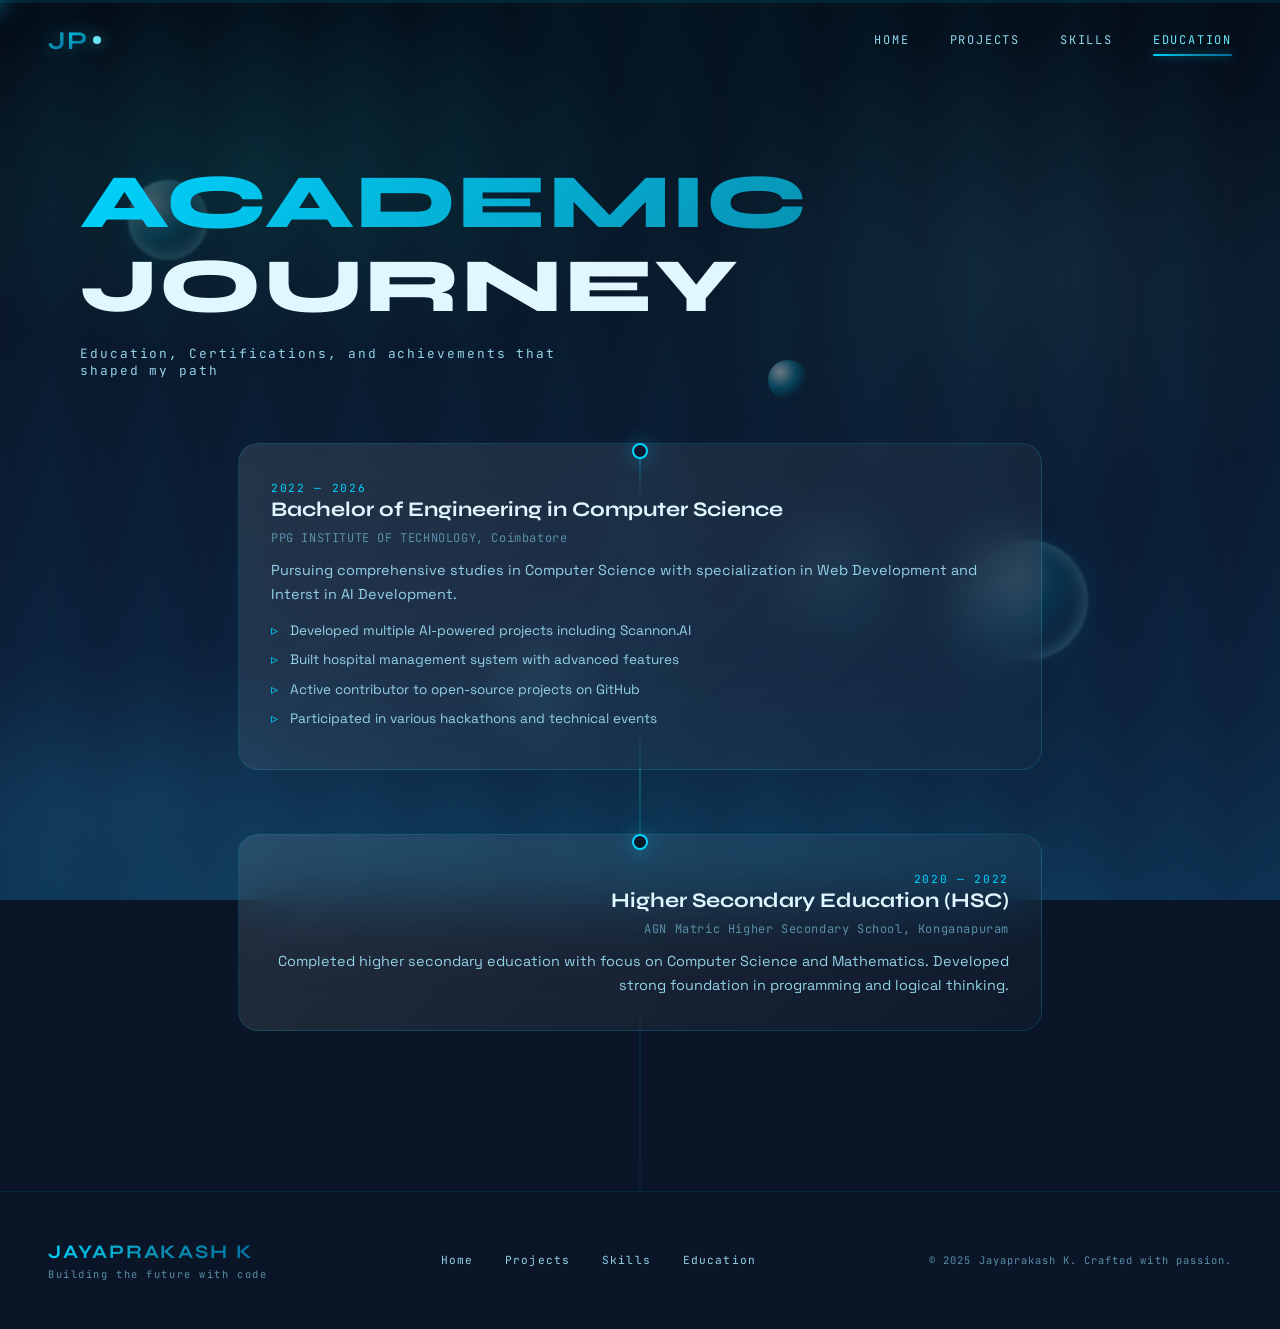
==== commit 2c1186f7: "Update education.html" ====
--- a/education.html
+++ b/education.html
@@ -49,7 +49,7 @@
         </div>
         <div class="menu-footer-info">
             <div class="menu-socials-row"><a href="https://github.com/Jayaprakash367" target="_blank" rel="noopener">GITHUB</a><a href="#">LINKEDIN</a></div>
-            <p class="menu-copyright">&copy; 2025 — JAYAPRAKASH K</p>
+            <p class="menu-copyright">&copy; 2025 — JAYAPRAKASH K </p>
         </div>
     </div>
 
@@ -61,7 +61,7 @@
             <h1 class="page-hero-title">
                 <span class="accent-text">ACADEMIC</span><br>JOURNEY
             </h1>
-            <p class="page-hero-subtitle">Education, certifications, and achievements that shaped my path</p>
+            <p class="page-hero-subtitle">Education, Certifications, and achievements that shaped my path</p>
         </div>
     </div>
 
--- a/main.css
+++ b/main.css
@@ -5263,7 +5263,7 @@
             rgba(0, 0, 0, 1) 100%) !important;
     }
     
-    /* iOS Typography - FORCE VISIBILITY */
+    /* iOS Typography - Allow Hero Animations */
     .hero-title,
     .hero-title .title-word {
         font-size: clamp(2.25rem, 10vw, 3rem) !important;
@@ -5272,10 +5272,8 @@
         line-height: 1.1 !important;
         color: #ffffff !important;
         -webkit-text-fill-color: #ffffff !important;
-        opacity: 1 !important;
-        transform: none !important;
-        animation: none !important;
         text-shadow: 0 0 30px rgba(0, 212, 255, 0.3) !important;
+        /* Allow entrance animation */
     }
     
     .title-line {
@@ -5292,9 +5290,7 @@
         color: var(--aqua-primary) !important;
         -webkit-text-fill-color: var(--aqua-primary) !important;
         margin: 12px 0 !important;
-        opacity: 1 !important;
-        transform: none !important;
-        animation: none !important;
+        /* Allow entrance animation */
     }
     
     .hero-description,
@@ -5306,8 +5302,7 @@
         -webkit-text-fill-color: rgba(235, 235, 245, 0.7) !important;
         letter-spacing: -0.01em !important;
         max-width: 100% !important;
-        opacity: 1 !important;
-        transform: none !important;
+        /* Allow entrance animation */
         animation: none !important;
     }
     
@@ -6239,6 +6234,534 @@
     }
 }
 
+/* ══════════════════════════════════════════════════════════════════════════
+   🍎 APPLE iOS-STYLE MOBILE SCROLL ANIMATIONS
+   Premium, fluid animations that work on both iOS and Android
+   Inspired by Apple's motion design language
+   ══════════════════════════════════════════════════════════════════════════ */
+
+/* ── Mobile Animation Base Classes ── */
+@media only screen and (max-width: 768px), (hover: none) and (pointer: coarse) {
+    
+    /* iOS Spring Timing Functions */
+    :root {
+        --spring-bounce: cubic-bezier(0.34, 1.56, 0.64, 1);
+        --spring-smooth: cubic-bezier(0.25, 0.46, 0.45, 0.94);
+        --spring-elastic: cubic-bezier(0.175, 0.885, 0.32, 1.275);
+        --spring-swift: cubic-bezier(0.55, 0, 0.1, 1);
+        --spring-gentle: cubic-bezier(0.4, 0, 0.2, 1);
+    }
+    
+    /* ═══════════════════════════════════════
+       SCROLL REVEAL ANIMATIONS - iOS Style
+       ═══════════════════════════════════════ */
+    
+    /* Base state for all animated elements */
+    .mobile-reveal {
+        opacity: 0;
+        will-change: transform, opacity;
+    }
+    
+    .mobile-reveal.revealed {
+        opacity: 1;
+    }
+    
+    /* ── 1. FADE UP (Apple's Signature) ── */
+    .mobile-fade-up {
+        opacity: 0;
+        transform: translateY(30px);
+        transition: opacity 0.6s var(--spring-smooth),
+                    transform 0.6s var(--spring-bounce);
+    }
+    
+    .mobile-fade-up.revealed {
+        opacity: 1;
+        transform: translateY(0);
+    }
+    
+    /* ── 2. SCALE UP (iOS App Icon Style) ── */
+    .mobile-scale-up {
+        opacity: 0;
+        transform: scale(0.85);
+        transition: opacity 0.5s var(--spring-smooth),
+                    transform 0.5s var(--spring-bounce);
+    }
+    
+    .mobile-scale-up.revealed {
+        opacity: 1;
+        transform: scale(1);
+    }
+    
+    /* ── 3. SLIDE FROM LEFT ── */
+    .mobile-slide-left {
+        opacity: 0;
+        transform: translateX(-40px);
+        transition: opacity 0.5s var(--spring-smooth),
+                    transform 0.6s var(--spring-elastic);
+    }
+    
+    .mobile-slide-left.revealed {
+        opacity: 1;
+        transform: translateX(0);
+    }
+    
+    /* ── 4. SLIDE FROM RIGHT ── */
+    .mobile-slide-right {
+        opacity: 0;
+        transform: translateX(40px);
+        transition: opacity 0.5s var(--spring-smooth),
+                    transform 0.6s var(--spring-elastic);
+    }
+    
+    .mobile-slide-right.revealed {
+        opacity: 1;
+        transform: translateX(0);
+    }
+    
+    /* ── 5. ZOOM IN (iOS Photo Style) ── */
+    .mobile-zoom-in {
+        opacity: 0;
+        transform: scale(0.7);
+        transition: opacity 0.4s ease-out,
+                    transform 0.6s var(--spring-bounce);
+    }
+    
+    .mobile-zoom-in.revealed {
+        opacity: 1;
+        transform: scale(1);
+    }
+    
+    /* ── 6. FLIP UP (3D Card Reveal) ── */
+    .mobile-flip-up {
+        opacity: 0;
+        transform: perspective(800px) rotateX(15deg) translateY(25px);
+        transform-origin: bottom center;
+        transition: opacity 0.5s var(--spring-smooth),
+                    transform 0.7s var(--spring-bounce);
+    }
+    
+    .mobile-flip-up.revealed {
+        opacity: 1;
+        transform: perspective(800px) rotateX(0) translateY(0);
+    }
+    
+    /* ── 7. BLUR IN (iOS Focus Effect) ── */
+    .mobile-blur-in {
+        opacity: 0;
+        filter: blur(10px);
+        transform: translateY(15px);
+        transition: opacity 0.5s var(--spring-smooth),
+                    filter 0.6s var(--spring-smooth),
+                    transform 0.5s var(--spring-smooth);
+    }
+    
+    .mobile-blur-in.revealed {
+        opacity: 1;
+        filter: blur(0);
+        transform: translateY(0);
+    }
+    
+    /* ── 8. BOUNCE IN (Playful Elements) ── */
+    .mobile-bounce-in {
+        opacity: 0;
+        transform: scale(0.3);
+        transition: opacity 0.3s ease-out,
+                    transform 0.6s var(--spring-elastic);
+    }
+    
+    .mobile-bounce-in.revealed {
+        opacity: 1;
+        transform: scale(1);
+    }
+    
+    /* ── 9. ROTATE IN (Creative Elements) ── */
+    .mobile-rotate-in {
+        opacity: 0;
+        transform: rotate(-10deg) translateY(20px);
+        transition: opacity 0.5s var(--spring-smooth),
+                    transform 0.6s var(--spring-bounce);
+    }
+    
+    .mobile-rotate-in.revealed {
+        opacity: 1;
+        transform: rotate(0) translateY(0);
+    }
+    
+    /* ── 10. STAGGER DELAY CLASSES ── */
+    .stagger-1 { transition-delay: 0.05s; }
+    .stagger-2 { transition-delay: 0.1s; }
+    .stagger-3 { transition-delay: 0.15s; }
+    .stagger-4 { transition-delay: 0.2s; }
+    .stagger-5 { transition-delay: 0.25s; }
+    .stagger-6 { transition-delay: 0.3s; }
+    .stagger-7 { transition-delay: 0.35s; }
+    .stagger-8 { transition-delay: 0.4s; }
+    
+    /* ═══════════════════════════════════════
+       SECTION-SPECIFIC ANIMATIONS
+       ═══════════════════════════════════════ */
+    
+    /* Hero Section - Dramatic entrance */
+    .hero .hero-title {
+        animation: heroTitleReveal 0.8s var(--spring-bounce) forwards;
+    }
+    
+    .hero .hero-subtitle {
+        animation: heroSubtitleReveal 0.6s var(--spring-smooth) 0.2s forwards;
+        opacity: 0;
+    }
+    
+    .hero .hero-description {
+        animation: heroDescReveal 0.6s var(--spring-smooth) 0.35s forwards;
+        opacity: 0;
+    }
+    
+    .hero .hero-cta {
+        animation: heroCTAReveal 0.5s var(--spring-bounce) 0.5s forwards;
+        opacity: 0;
+    }
+    
+    .hero .profile-card-wrapper {
+        animation: profileCardReveal 0.8s var(--spring-elastic) 0.3s forwards;
+        opacity: 0;
+    }
+    
+    @keyframes heroTitleReveal {
+        0% {
+            opacity: 0;
+            transform: translateY(40px) scale(0.95);
+            filter: blur(8px);
+        }
+        100% {
+            opacity: 1;
+            transform: translateY(0) scale(1);
+            filter: blur(0);
+        }
+    }
+    
+    @keyframes heroSubtitleReveal {
+        0% {
+            opacity: 0;
+            transform: translateY(25px);
+        }
+        100% {
+            opacity: 1;
+            transform: translateY(0);
+        }
+    }
+    
+    @keyframes heroDescReveal {
+        0% {
+            opacity: 0;
+            transform: translateY(20px);
+        }
+        100% {
+            opacity: 1;
+            transform: translateY(0);
+        }
+    }
+    
+    @keyframes heroCTAReveal {
+        0% {
+            opacity: 0;
+            transform: translateY(25px) scale(0.9);
+        }
+        100% {
+            opacity: 1;
+            transform: translateY(0) scale(1);
+        }
+    }
+    
+    @keyframes profileCardReveal {
+        0% {
+            opacity: 0;
+            transform: scale(0.8) translateY(30px);
+        }
+        100% {
+            opacity: 1;
+            transform: scale(1) translateY(0);
+        }
+    }
+    
+    /* ═══════════════════════════════════════
+       CARD ANIMATIONS
+       ═══════════════════════════════════════ */
+    
+    /* Glass Cards - iOS Widget Style */
+    .glass-card {
+        opacity: 0;
+        transform: translateY(30px) scale(0.95);
+        transition: opacity 0.5s var(--spring-smooth),
+                    transform 0.6s var(--spring-bounce);
+    }
+    
+    .glass-card.revealed {
+        opacity: 1;
+        transform: translateY(0) scale(1);
+    }
+    
+    /* Featured Items - Magazine Style */
+    .featured-item {
+        opacity: 0;
+        transform: translateY(40px);
+        transition: opacity 0.6s var(--spring-smooth),
+                    transform 0.7s var(--spring-bounce);
+    }
+    
+    .featured-item.revealed {
+        opacity: 1;
+        transform: translateY(0);
+    }
+    
+    /* Interest Cards - Tile Animation */
+    .interest-card {
+        opacity: 0;
+        transform: scale(0.8) translateY(20px);
+        transition: opacity 0.4s var(--spring-smooth),
+                    transform 0.5s var(--spring-elastic);
+    }
+    
+    .interest-card.revealed {
+        opacity: 1;
+        transform: scale(1) translateY(0);
+    }
+    
+    /* Project Cards - Slide Up with Scale */
+    .project-card {
+        opacity: 0;
+        transform: translateY(50px) scale(0.92);
+        transition: opacity 0.5s var(--spring-smooth),
+                    transform 0.65s var(--spring-bounce);
+    }
+    
+    .project-card.revealed {
+        opacity: 1;
+        transform: translateY(0) scale(1);
+    }
+    
+    /* Skill Category Blocks - Staggered Slide */
+    .skill-category-block {
+        opacity: 0;
+        transform: translateX(-30px);
+        transition: opacity 0.5s var(--spring-smooth),
+                    transform 0.6s var(--spring-elastic);
+    }
+    
+    .skill-category-block.revealed {
+        opacity: 1;
+        transform: translateX(0);
+    }
+    
+    /* Education Items - Timeline Style */
+    .edu-item {
+        opacity: 0;
+        transform: translateX(30px) scale(0.95);
+        transition: opacity 0.5s var(--spring-smooth),
+                    transform 0.6s var(--spring-bounce);
+    }
+    
+    .edu-item.revealed {
+        opacity: 1;
+        transform: translateX(0) scale(1);
+    }
+    
+    /* Section Titles - Dramatic Reveal */
+    .section-title,
+    .section-header {
+        opacity: 0;
+        transform: translateY(25px);
+        transition: opacity 0.5s var(--spring-smooth),
+                    transform 0.6s var(--spring-bounce);
+    }
+    
+    .section-title.revealed,
+    .section-header.revealed {
+        opacity: 1;
+        transform: translateY(0);
+    }
+    
+    /* ═══════════════════════════════════════
+       INTERACTIVE TAP ANIMATIONS
+       ═══════════════════════════════════════ */
+    
+    /* iOS-style press effect for all interactive elements */
+    .glass-card:active,
+    .featured-item:active,
+    .interest-card:active,
+    .project-card:active,
+    .skill-category-block:active,
+    .edu-item:active {
+        transform: scale(0.97) !important;
+        transition: transform 0.1s ease-out !important;
+    }
+    
+    /* Button tap effect */
+    .btn:active,
+    .cta-btn:active,
+    button:active {
+        transform: scale(0.95) !important;
+        transition: transform 0.08s ease-out !important;
+    }
+    
+    /* ═══════════════════════════════════════
+       SCROLL PROGRESS INDICATOR
+       ═══════════════════════════════════════ */
+    
+    .scroll-progress {
+        position: fixed;
+        top: 0;
+        left: 0;
+        width: 100%;
+        height: 3px;
+        background: rgba(0, 212, 255, 0.1);
+        z-index: 10000;
+    }
+    
+    .scroll-progress::after {
+        content: '';
+        position: absolute;
+        top: 0;
+        left: 0;
+        height: 100%;
+        background: linear-gradient(90deg, 
+            var(--aqua-primary) 0%, 
+            var(--aqua-light) 50%,
+            var(--aqua-teal) 100%);
+        width: var(--scroll-progress, 0%);
+        transition: width 0.1s linear;
+        box-shadow: 0 0 10px var(--aqua-primary),
+                    0 0 20px rgba(0, 212, 255, 0.5);
+    }
+    
+    /* ═══════════════════════════════════════
+       PARALLAX SCROLL EFFECTS (Subtle)
+       ═══════════════════════════════════════ */
+    
+    .mobile-parallax-slow {
+        will-change: transform;
+        transition: transform 0.1s linear;
+    }
+    
+    .mobile-parallax-fast {
+        will-change: transform;
+        transition: transform 0.05s linear;
+    }
+    
+    /* ═══════════════════════════════════════
+       FLOATING ELEMENTS
+       ═══════════════════════════════════════ */
+    
+    @keyframes mobileFloat {
+        0%, 100% {
+            transform: translateY(0px);
+        }
+        50% {
+            transform: translateY(-8px);
+        }
+    }
+    
+    @keyframes mobileFloatRotate {
+        0%, 100% {
+            transform: translateY(0px) rotate(0deg);
+        }
+        50% {
+            transform: translateY(-6px) rotate(2deg);
+        }
+    }
+    
+    @keyframes mobilePulseGlow {
+        0%, 100% {
+            box-shadow: 0 0 20px rgba(0, 212, 255, 0.2);
+        }
+        50% {
+            box-shadow: 0 0 35px rgba(0, 212, 255, 0.4);
+        }
+    }
+    
+    .mobile-float {
+        animation: mobileFloat 3s ease-in-out infinite;
+    }
+    
+    .mobile-float-rotate {
+        animation: mobileFloatRotate 4s ease-in-out infinite;
+    }
+    
+    .mobile-pulse-glow {
+        animation: mobilePulseGlow 2s ease-in-out infinite;
+    }
+    
+    /* ═══════════════════════════════════════
+       TEXT REVEAL ANIMATIONS
+       ═══════════════════════════════════════ */
+    
+    @keyframes textRevealUp {
+        0% {
+            opacity: 0;
+            transform: translateY(100%);
+        }
+        100% {
+            opacity: 1;
+            transform: translateY(0);
+        }
+    }
+    
+    .text-reveal-line {
+        overflow: hidden;
+    }
+    
+    .text-reveal-line span {
+        display: inline-block;
+        animation: textRevealUp 0.6s var(--spring-bounce) forwards;
+        opacity: 0;
+    }
+    
+    /* ═══════════════════════════════════════
+       SHIMMER LOADING EFFECT
+       ═══════════════════════════════════════ */
+    
+    @keyframes shimmer {
+        0% {
+            background-position: -200% 0;
+        }
+        100% {
+            background-position: 200% 0;
+        }
+    }
+    
+    .mobile-shimmer {
+        background: linear-gradient(
+            90deg,
+            rgba(255, 255, 255, 0) 0%,
+            rgba(255, 255, 255, 0.1) 50%,
+            rgba(255, 255, 255, 0) 100%
+        );
+        background-size: 200% 100%;
+        animation: shimmer 1.5s ease-in-out infinite;
+    }
+    
+    /* ═══════════════════════════════════════
+       SECTION TRANSITIONS
+       ═══════════════════════════════════════ */
+    
+    section {
+        opacity: 0;
+        transform: translateY(40px);
+        transition: opacity 0.6s var(--spring-smooth),
+                    transform 0.7s var(--spring-bounce);
+    }
+    
+    section.revealed {
+        opacity: 1;
+        transform: translateY(0);
+    }
+    
+    /* Hero section should always be visible */
+    section.hero {
+        opacity: 1 !important;
+        transform: none !important;
+    }
+}
+
 /* ========================================
    XL. PRINT STYLES
    ======================================== */
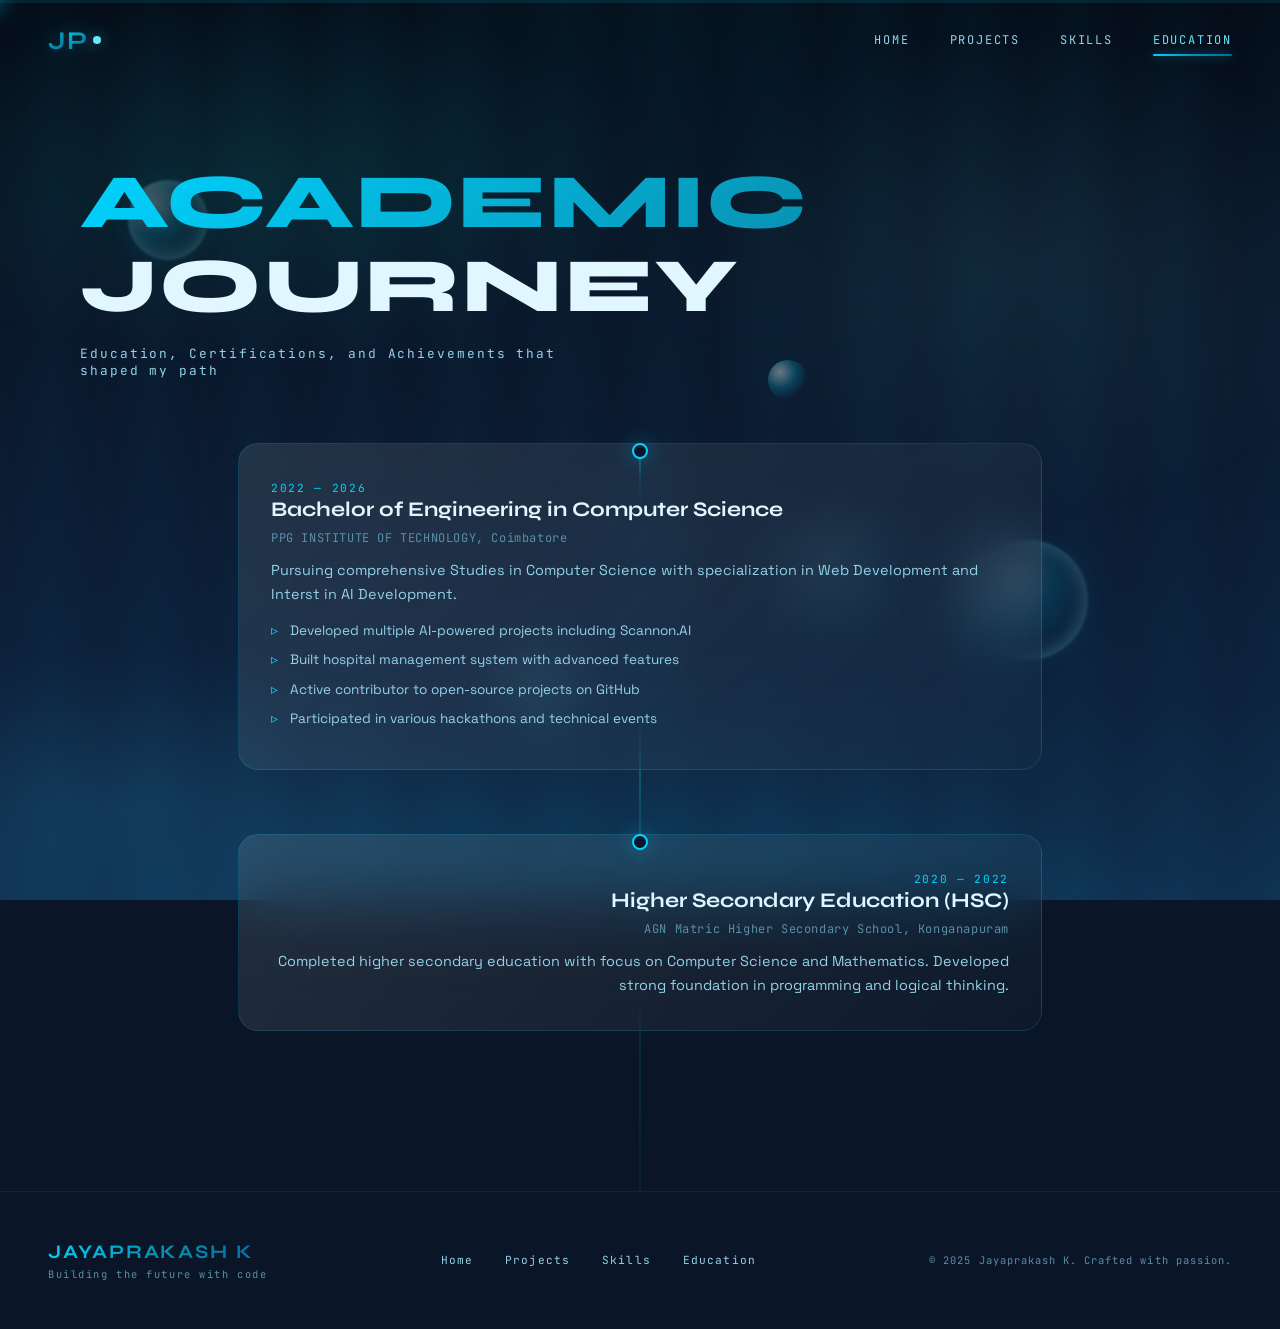
==== commit ef8aa981: "Correct capitalization in education section" ====
--- a/education.html
+++ b/education.html
@@ -61,7 +61,7 @@
             <h1 class="page-hero-title">
                 <span class="accent-text">ACADEMIC</span><br>JOURNEY
             </h1>
-            <p class="page-hero-subtitle">Education, Certifications, and achievements that shaped my path</p>
+            <p class="page-hero-subtitle">Education, Certifications, and Achievements that shaped my path</p>
         </div>
     </div>
 
@@ -75,7 +75,7 @@
                 <h2 class="edu-title">Bachelor of Engineering in Computer Science</h2>
                 <p class="edu-institution">PPG INSTITUTE OF TECHNOLOGY, Coimbatore</p>
                 <div class="edu-desc">
-                    <p>Pursuing comprehensive studies in Computer Science with specialization in Web Development and Interst in AI Development.</p>
+                    <p>Pursuing comprehensive Studies in Computer Science with specialization in Web Development and Interst in AI Development.</p>
                     <ul>
                         <li>Developed multiple AI-powered projects including Scannon.AI</li>
                         <li>Built hospital management system with advanced features</li>
